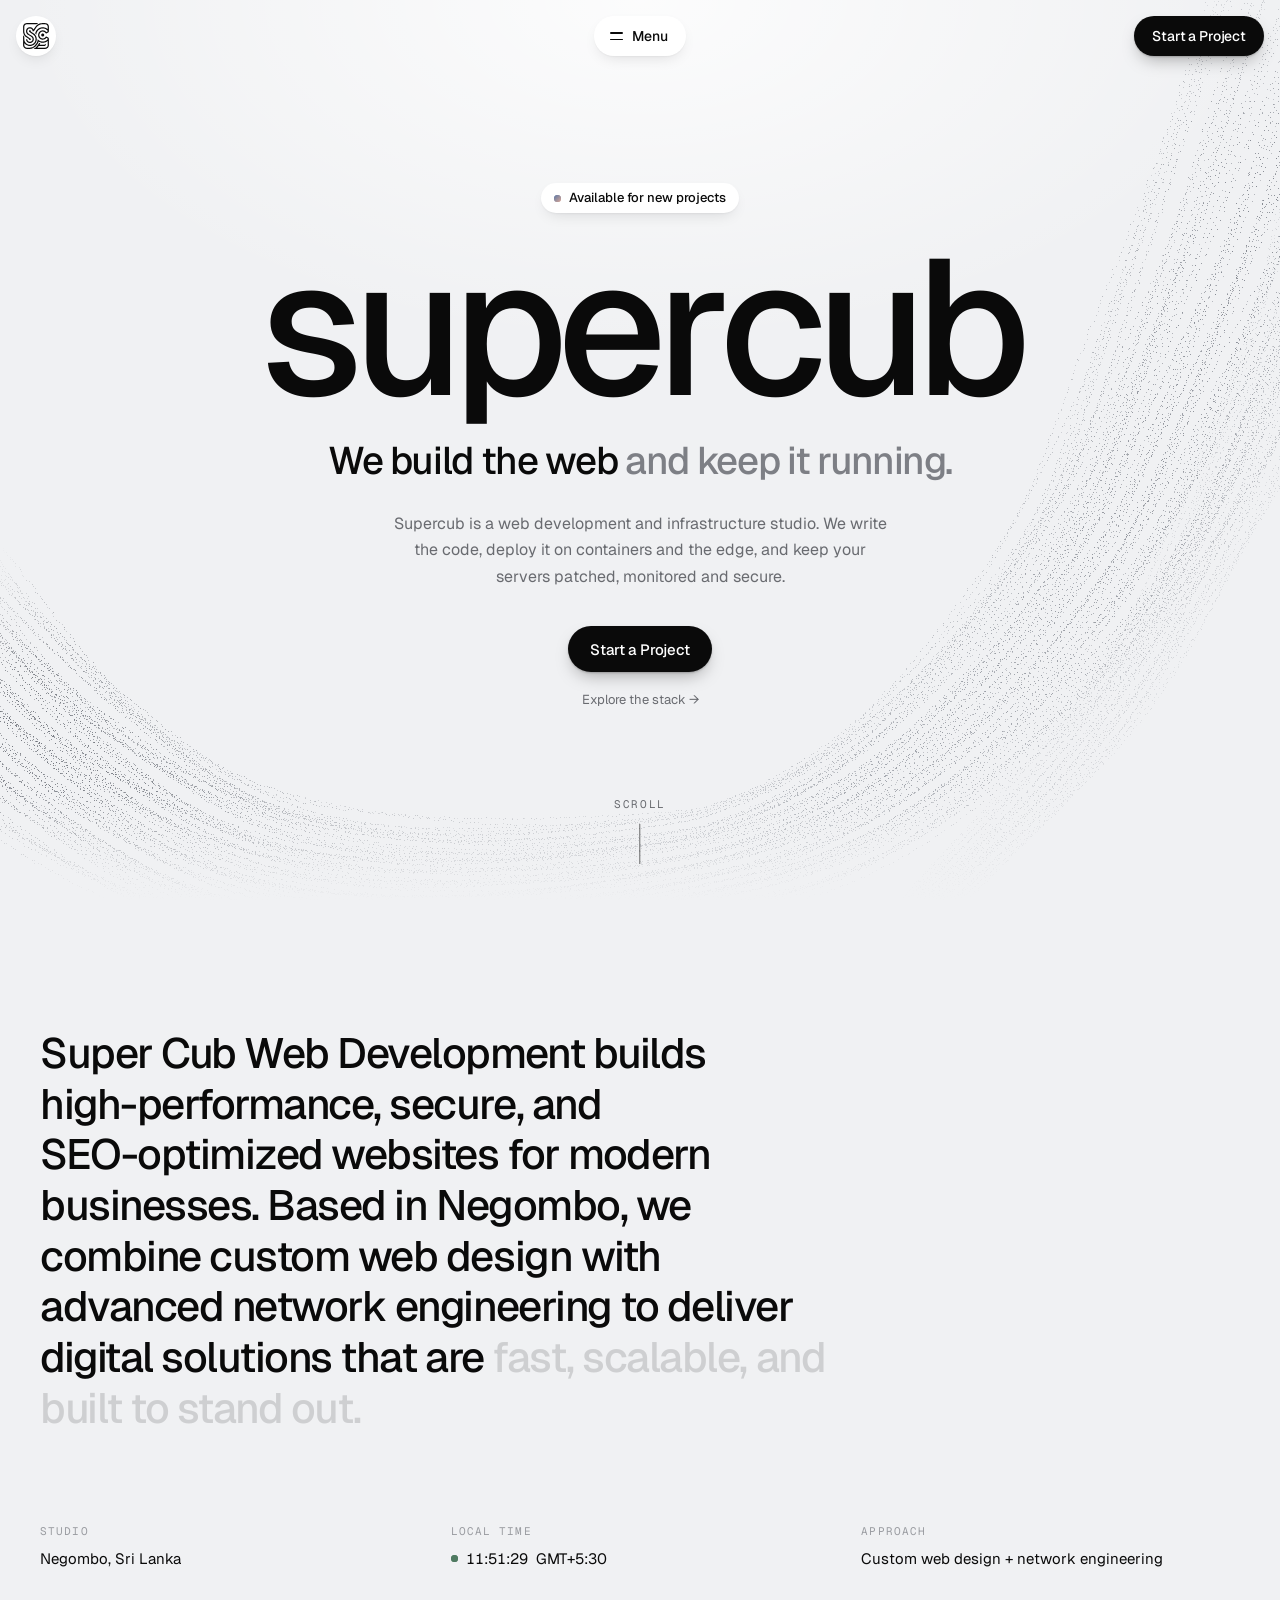
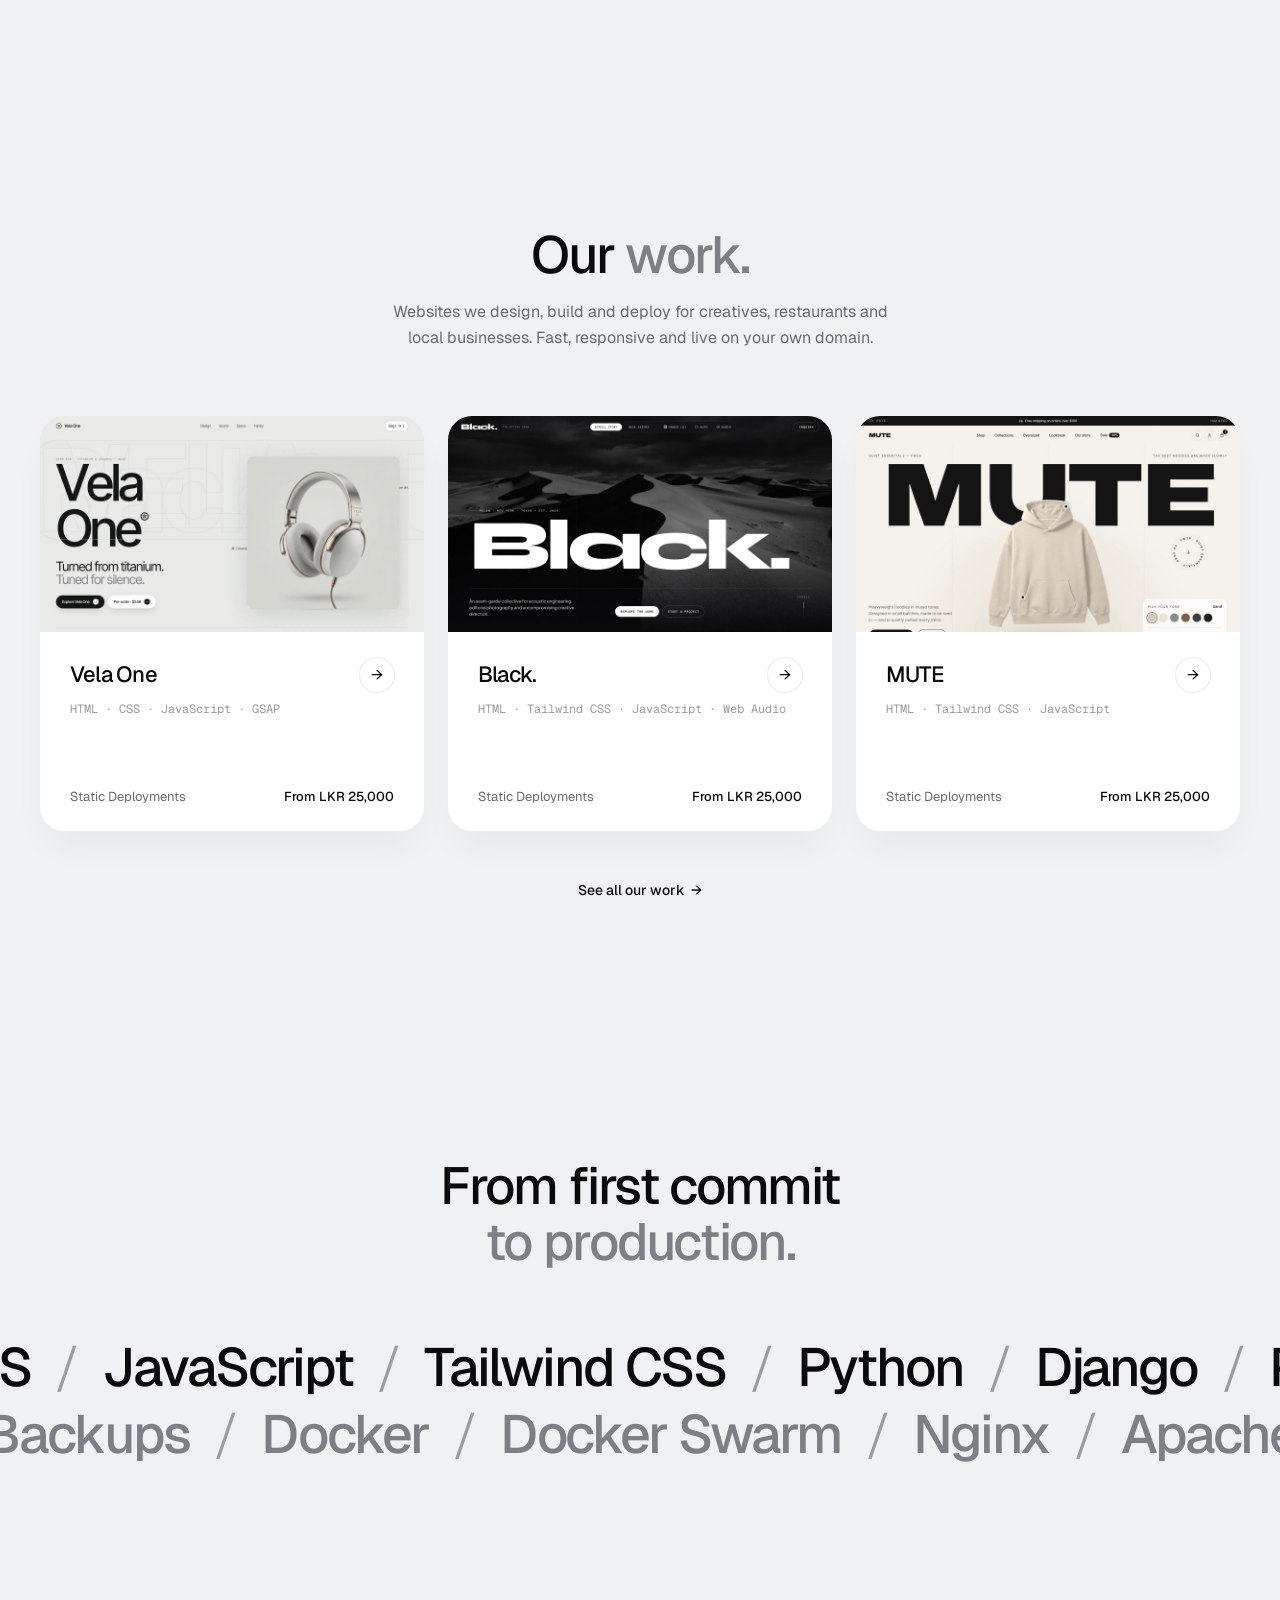
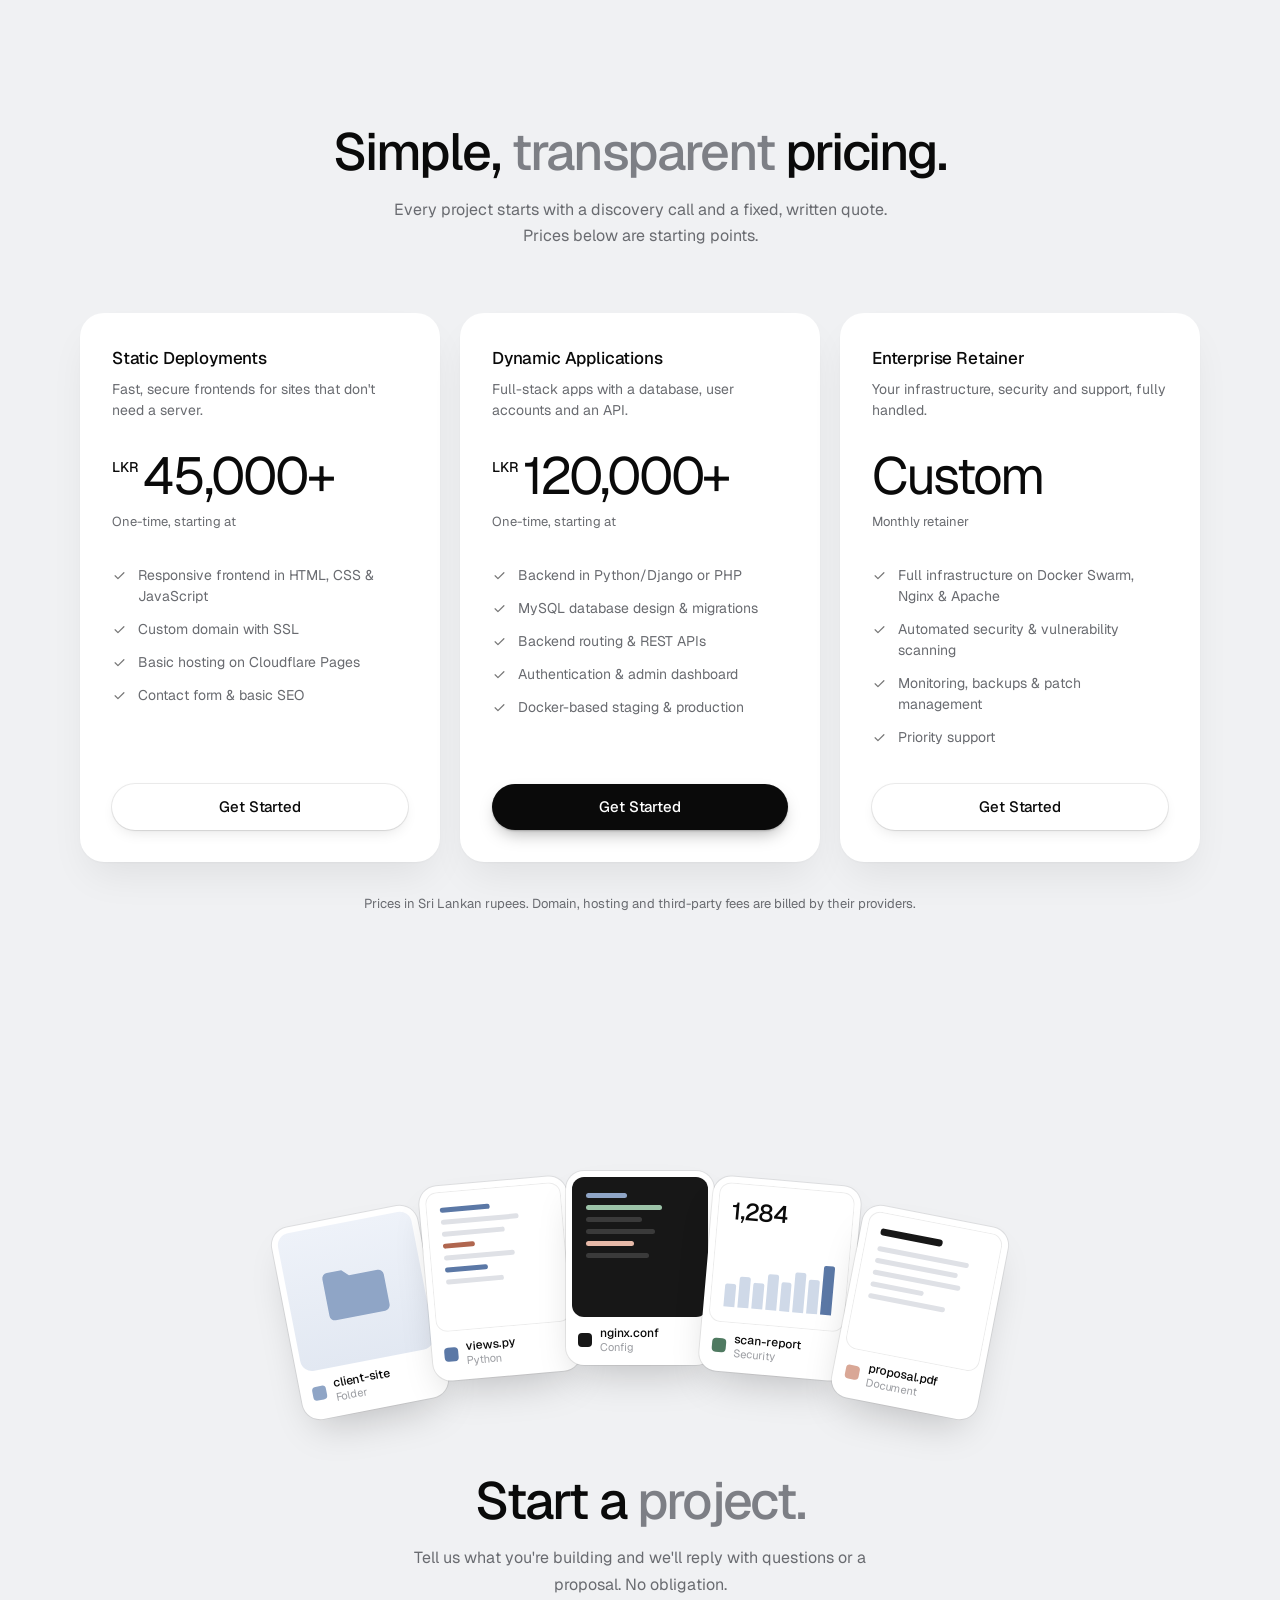
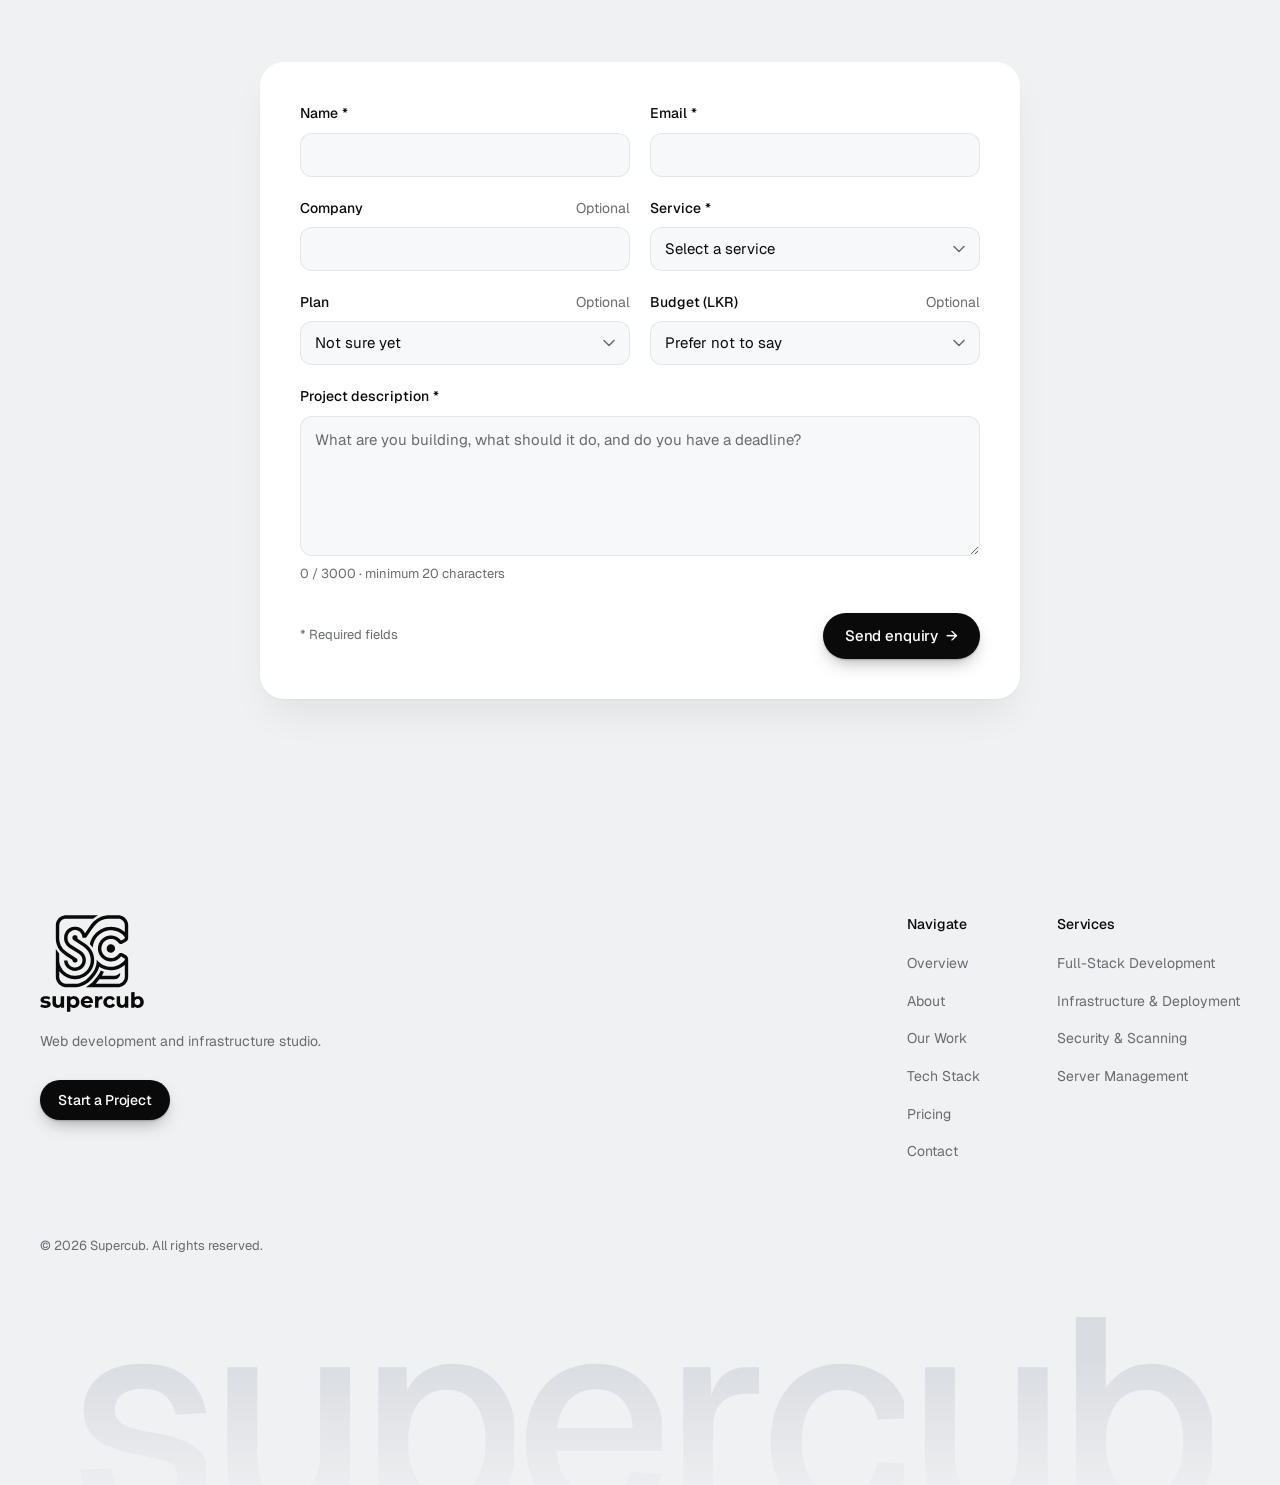
==== index.html @ 952d9089 "design" ====
<!doctype html>
<html lang="en">
<head>
  <meta charset="utf-8">
  <meta name="viewport" content="width=device-width, initial-scale=1">
  <title>Supercub — Web Development &amp; Infrastructure</title>
  <meta name="description" content="Supercub builds full-stack web applications and runs the infrastructure behind them: Python, Django and PHP development, Docker and Cloudflare deployment, security scanning and server management.">
  <meta name="theme-color" content="#f0f1f3">
  <meta property="og:type" content="website">
  <meta property="og:site_name" content="Supercub">
  <meta property="og:title" content="Supercub — Web Development &amp; Infrastructure">
  <meta property="og:description" content="We build the web and keep it running. Full-stack development, deployment, security and server management.">
  <link rel="icon" type="image/svg+xml" href="assets/favicon.svg">
  <script>document.documentElement.classList.add('js')</script>

  <link rel="preconnect" href="https://fonts.googleapis.com">
  <link rel="preconnect" href="https://fonts.gstatic.com" crossorigin>
  <link href="https://fonts.googleapis.com/css2?family=Geist:wght@300..700&family=Geist+Mono:wght@400..500&display=swap" rel="stylesheet">

  <link rel="stylesheet" href="variables.css">
  <link rel="stylesheet" href="style.css">
</head>
<body>
  <a href="#main" class="skip-link">Skip to content</a>

  <!-- ============ HEADER / NAVIGATION ============ -->
  <header class="site-header">
    <div class="site-header__inner">
      <a href="#overview" class="logo-btn" aria-label="Supercub — back to top">
        <img src="assets/logo-mark.svg" alt="" width="26" height="26">
      </a>

      <div class="menu">
        <button type="button" class="menu-btn" aria-expanded="false" aria-controls="site-menu" data-menu-toggle>
          <span class="menu-btn__icon" aria-hidden="true"></span>Menu
        </button>
        <nav class="menu__panel" id="site-menu" aria-label="Primary" hidden data-menu>
          <ul>
            <li><a href="#overview" data-nav>Overview</a></li>
            <li><a href="#about" data-nav>About</a></li>
            <li><a href="#work" data-nav>Our Work</a></li>
            <li><a href="#stack" data-nav>Tech Stack</a></li>
            <li><a href="#pricing" data-nav>Pricing</a></li>
            <li><a href="#contact" data-nav>Contact</a></li>
          </ul>
        </nav>
      </div>

      <a href="#contact" class="btn btn--primary site-header__cta" data-magnetic>Start a Project</a>
    </div>
  </header>

  <main id="main">
    <!-- ============ HERO ============ -->
    <section class="hero" id="overview" aria-labelledby="hero-title">
      <canvas class="particles" data-particles="hero" aria-hidden="true"></canvas>

      <div class="container-cube hero__inner">
        <p class="badge" data-hero-step><span class="badge__dot" aria-hidden="true"></span><span data-config-text="availability">Available for new projects</span></p>
        <h1 id="hero-title" class="hero__title">
          <span class="sr-only">Supercub — </span>
          <span class="hero__brand" aria-hidden="true" data-split-letters>supercub</span>
          <span class="hero__tagline" data-split-words>We build the web <span class="accent">and keep it running.</span></span>
        </h1>
        <p class="hero__lead" data-hero-step>Supercub is a web development and infrastructure studio. We write the code, deploy it on containers and the edge, and keep your servers patched, monitored and secure.</p>
        <div class="hero__actions" data-hero-step>
          <a href="#contact" class="btn btn--primary btn--lg" data-magnetic>Start a Project</a>
          <a href="#stack" class="hero__note">Explore the stack <span aria-hidden="true">→</span></a>
        </div>
      </div>

      <a href="#about" class="scroll-cue" aria-label="Scroll to About us">Scroll<i aria-hidden="true"></i></a>
    </section>

    <!-- ============ ABOUT ============ -->
    <!-- As this section scrolls past, the statement darkens word by word and the logo outline
         draws itself. Both follow --p, which script.js sets on .about__body. -->
    <section class="section about" id="about" aria-labelledby="about-title">
      <div class="container-cube">
        <h2 id="about-title" class="sr-only">About us</h2>

        <div class="about__body" data-scrub>
          <p class="about__statement" data-scrub-words>Super Cub Web Development builds high-performance, secure, and SEO-optimized websites for modern businesses. Based in Negombo, we combine custom web design with advanced network engineering to deliver digital solutions that are fast, scalable, and built to stand out.</p>
          <svg class="about__mark" viewBox="0 0 1139.6 1137.8" aria-hidden="true"><path pathLength="1" d="M312.2 747.3 297.2 747.7 291.2 746.6 283.2 743.7 276.2 739.4 271.1 734.3 266.1 726.3 262.9 716.3 262.5 709.3 261.5 706.3 259 703.3 160.2 639.6 130.2 617.7 109.2 600.7 83.9 577.3 64 554.3 44.8 527.3 30 500.3 14.9 463.3 8 438.3 2.9 409.3 0.9 381.3 0 283.3 0.8 147.3 2.9 131.3 5.9 117.3 14.8 92.3 23.1 77.3 37.9 56.3 54.2 39.8 65.2 30.9 79.2 21.8 97.2 12.9 117.2 5.9 139.2 0.8 151.2 0.1 224.2 0 665.1 0.3 624.2 25.9 586.2 53.9 168.2 53.8 144.2 55 129.2 59 118.2 63.1 108.2 68.2 96.2 76.1 87.2 84 78.1 94.3 71 104.3 63.9 117.3 59.9 127.3 56.8 138.3 54.4 160.3 53.7 366.3 55.9 394.3 59.8 417.3 65.1 439.3 73 463.3 84.9 487.3 106.9 520.3 120.2 535.8 148.2 562.6 188.2 593.6 297.2 664.7 323.2 678.9 332.6 687.3 337.5 694.3 340.4 701.3 341.7 712.3 340.4 721.3 335.7 731.3 329.8 738.3 322.2 743.7Z"/><path pathLength="1" d="M985.2 1137.3 481.2 1137.8 471.9 1137.3 470.1 1136.3 505.2 1114.5 547.2 1082.6 568.2 1064.7 589.4 1043.3 627.6 998.3 649.6 970.3 667.6 945.3 686.5 915.3 706.7 875.3 708.2 873.7 755.2 890.8 756.7 892.3 740.6 928.3 724.9 954.3 724.2 956.3 725.2 957 929.2 956.7 944.2 953.5 957.2 948.6 968.2 943.3 990.2 929.6 1012.2 912.1 1013.5 913.3 1013.7 922.3 1011.5 941.3 1007.4 955.3 1002.7 965.3 996.5 975.3 988.2 985.3 980.2 992.6 968.2 1000.5 957.2 1005.5 947.2 1008.7 929.2 1010.8 686.2 1011 665.5 1038.3 628 1082.3 628.2 1083.5 984.2 1083.8 998.2 1081.7 1006.2 1079.5 1027.2 1070.6 1038.2 1063.6 1048.2 1055.4 1062.5 1039.3 1069.6 1028.3 1075.7 1016.3 1083.5 992.3 1085.7 974.3 1085.2 785.6 1061.2 804.5 1041.2 817.7 1013.2 833.4 991.2 843.6 970.2 851.5 942.2 859.5 916.2 864.7 888.2 867.7 863.2 868.2 831.2 866.6 805.2 862.7 783.2 857.7 754.2 848.6 730.2 838.6 716.2 831.7 684.2 813.1 683.1 814.3 675.5 839.3 666.5 861.3 657.4 881.3 643.6 906.3 627.6 931.3 612.6 952.3 565.7 1010.3 547.9 1028.3 523.2 1050.6 485.2 1078.6 462.2 1092.7 442.2 1103.5 422.2 1112.6 398.2 1121.4 380.2 1126.6 358.2 1131.5 333.2 1135.6 313.2 1137.7 157.2 1137.7 135.2 1134.7 114.2 1128.7 94.2 1120.4 78.2 1111.6 64.2 1101.7 51.2 1090.5 39.8 1078.3 30 1065.3 20.8 1050.3 11.9 1031.3 5.8 1013.3 1.9 994.3 0.7 984.3 0 960.3 0.1 532.3 1.4 531.3 25.9 568.3 53 603.3 53.8 721.3 57.8 753.3 65.8 784.3 76.1 811.3 86.8 831.3 106 860.3 127.2 883.8 148.2 902.4 173.2 919.7 197.2 932.7 222.2 942.7 250.2 950.6 282.2 955.7 309.2 956.3 337.2 953.6 366.2 947.7 382.2 942.6 406.2 932.7 426.2 922.6 446.2 909.5 466.2 893.7 485.2 875.1 500.5 856.3 515.5 833.3 523.6 818.3 535.6 789.3 540.7 773.3 546.6 745.3 548.7 724.3 548.6 695.3 547.6 680.3 544.5 659.3 540.6 642.3 534.5 622.3 523.4 596.3 516.2 582.3 498.6 556.3 479.6 534.3 470.2 524.8 437.2 498 391.2 465.8 283.2 395.5 275.2 388.9 268.8 381.3 264.9 373.3 261.9 363.3 261 355.3 262.9 341.3 266 333.3 269.1 328.3 274.7 322.3 279.2 319 285.2 316.1 293.2 313.9 307.2 314 317.2 317 324.2 321 332.4 329.3 338.5 340.3 341.5 353.3 341.6 367.3 342.8 369.3 454.2 443.9 478.2 460.9 495.2 474.9 516 494.3 527.6 506.3 541.7 523.3 561.5 553.3 573.6 575.3 584.4 601.3 594.5 634.3 600.6 666.3 603.4 696.3 603.4 725.3 600.6 754.3 595.5 779.3 586.4 809.3 575.3 836.3 561.5 862.3 546.7 884.3 521.3 914.3 501.2 933.7 480.2 950.5 458.2 965.7 435.2 978.4 404.2 991.6 375.2 1000.7 345.2 1006.7 317.2 1009.8 285.2 1009.7 255.2 1006.6 224.2 999.6 195.2 990.7 172.2 980.4 146.2 966.4 122.2 950.6 101.2 933.7 78.8 911.3 56.2 884.9 55.2 884.3 54.5 885.3 54.1 971.3 55.9 989.3 60.9 1008.3 69.2 1027.3 74.8 1036.3 81.9 1045.3 96.2 1058.6 117.2 1071.7 137.2 1079.5 151.2 1082.6 161.2 1083.7 307.2 1083.7 331.2 1081.7 359.2 1076.6 381.2 1070.7 407.2 1060.6 430.2 1049.7 446.2 1040.4 478.2 1017.7 492.2 1005.6 513.6 984.3 541.3 954.3 572.4 916.3 585.4 898.3 599.5 876.3 608.7 859.3 618.5 837.3 629.4 806.3 639.5 765.3 641.7 749.3 644.2 704.3 667.7 729.3 692.2 751.3 712.2 766.6 742.2 784.4 767.2 795.7 794.2 804.7 817.2 809.7 854.2 813.7 879.2 813.7 895.2 812.7 921.2 808.6 945.2 802.7 982.2 788.5 1010.2 773.5 1037.2 754.6 1052.2 742.5 1064.2 731.3 1081.6 711.3 1086.5 702.3 1086.8 695.3 1085.5 689.3 1081.2 682.6 1076.2 678.1 1061.2 669.2 1033.2 653.8 1026.2 651.6 1024.2 652.8 1016.7 662.3 1003.2 676.4 978.2 696.7 954.2 710.7 943.2 715.7 926.2 721.6 896.2 728.6 864.2 730.7 846.2 729.7 830.2 727.6 800.2 719.6 774.2 708.6 755.5 697.3 732.2 679.4 716.8 664.3 696 637.3 685.7 620.3 675.8 598.3 667.8 569.3 664.8 552.3 663 530.3 664.8 498.3 667.8 482.3 672.8 464.3 682.8 438.3 698.8 411.3 709.8 396.3 724.2 379.6 735.2 369 753.2 355 764.2 347.9 779.2 339.9 809.2 328.1 829.2 322.9 843.2 320.9 856.2 319.9 879.2 320.1 898.2 321.8 914.2 325 931.2 329.9 946.2 335.9 974.2 351.1 995.2 366.9 1015.1 386.3 1025.2 397.7 1027.2 398.6 1057.2 382.7 1076.2 371.5 1080.2 368.3 1086.2 359.2 1087.3 351.3 1085.6 346.3 1081.6 339.3 1071.6 326.3 1053.2 308 1030.2 290 1006.2 274.1 986.2 263.9 953.2 250.9 925.2 242.9 902.2 238.8 871.2 237.2 841.2 237.9 813.2 241.8 782.2 250 756.2 259.8 735.2 270 718.2 280.1 687.2 303.1 669.4 319.3 654.8 334.3 637.1 357.3 622.9 379.3 615 393.3 599.8 427.3 589.8 458.3 585.8 477.3 581.2 509.3 580.2 509.7 579.2 508.6 560.5 484.3 534.9 456.3 538.8 439.3 548 408.3 562.8 374.3 580.9 342.3 588.8 330.3 596.8 319.3 617.9 294.3 626.8 284.3 643.2 268.9 656.2 258 682.2 238.9 696.2 230 719.2 217.3 739.2 207.9 757.2 201 776.2 194.9 796.2 190 821.2 185.8 840.2 183.8 891.2 183.8 913.2 185.9 933.2 189 951.2 193.1 973.2 199.9 990.2 205.9 1010.2 214.9 1022.2 220.9 1044.2 233.9 1062.2 246 1085.2 263.5 1085.8 169.3 1084.5 145.3 1081.6 131.3 1075.6 115.3 1068.6 102.3 1059.6 90.3 1045.2 76.8 1027.2 65.8 1004.2 56.9 986.2 53.9 840.2 53.8 817.2 54.9 786.2 58.9 763.2 64.1 743.2 70.1 718.2 79.8 694.2 92 671.2 106.9 647.2 125.9 620.8 152.3 600.9 176.3 576.9 208.3 483.6 343.3 473.2 356.7 419.5 356.3 418.5 353.3 415.6 327.3 411.4 313.3 403.4 295.3 392.5 278.3 382 266.3 365.2 253 349.2 243.8 334.2 237.9 315.2 233.9 302.2 233.4 289.2 233.9 271.2 237.1 255.2 243 241.2 250.8 225.2 262.9 215.2 272.4 203 288.3 191.9 310.3 186.9 328.3 184 352.3 184.9 372.3 187.9 389.3 196.2 414.3 204.8 430.3 218.2 447.1 235.2 462.5 271.2 486.6 383.2 558.1 405.2 574 423.1 589.3 440.5 609.3 446.7 618.3 455.7 634.3 463.5 655.3 470.6 684.3 472.6 699.3 472.7 720.3 470.5 739.3 467.6 752.3 461.5 770.3 453.5 788.3 448.5 797.3 437.6 813.3 426.6 826.3 415.2 837.5 403.2 846.5 387.2 856.6 375.2 862.5 357.2 869.4 340.2 874.5 324.2 877.6 295.2 879.2 284.2 878.6 266.2 875.6 248.2 870.5 228.2 862.7 216.2 856.4 201.2 846.5 191.9 839.3 176.2 824.3 163.9 810.3 156 799.3 149 787.3 142.9 774.3 137.1 758.3 132.9 741.3 130.8 724.3 131.2 716.2 183.2 716.1 189.1 742.3 198.1 764.3 207.8 779.3 223.2 795.5 229.2 800.6 241.2 808.5 263.2 818.6 285.2 823.7 307.2 824.7 329.2 821.5 349.2 815.6 364.2 807.5 380.2 794.4 394.7 778.3 409.6 755.3 415.5 738.3 418.6 719.3 418.7 706.3 417.6 694.3 415.6 683.3 412.6 673.3 406.7 659.3 400.3 647.3 394.6 638.3 386 628.3 376.2 619 358.2 605.9 325.2 584 217.2 515.6 195.2 499.7 181.2 487.1 167.9 472.3 158.8 459.3 147.9 439.3 141.9 425.3 137 410.3 133 392.3 130.9 377.3 129.9 356.3 130.8 340.3 133.9 317.3 140 295.3 151.8 269.3 161.1 254.3 170 242.3 177.2 233.7 191.2 220 209.2 207 228.2 196.3 243.2 189.8 263.2 184.1 282.2 180.9 306.2 179.8 325.2 180.9 341.2 184 357.2 189 377.2 197.9 397.2 209.9 413.2 221.9 427.6 236.3 436.5 247.3 446.7 262.3 457.6 282.3 459.2 283.2 550.8 151.3 573.8 122.3 595.2 98.9 625.2 72.9 657.2 51 689.2 33.9 721.2 20.9 743.2 13.9 772.2 7 791.2 3.9 820.2 0.8 838.2 0.1 964.2 0.1 999.2 0.9 1027.2 6.9 1041.2 11.8 1056.2 19 1076.2 32 1088 42.3 1100.5 55.3 1114.6 74.3 1122.6 88.3 1126.6 97.3 1134.6 122.3 1138.7 146.3 1139.6 169.3 1139.4 345.3 1138.7 362.3 1136.6 373.3 1133.6 382.3 1127.5 394.3 1121.2 403.1 1113.2 410.7 1102.2 418.7 1051.2 447.7 1042.2 451.4 1033.2 453.6 1019.2 453.7 1011.2 452.6 1005.2 450.6 993.2 443.5 986.2 436.7 970.2 417.4 955.2 403.9 940.2 393.9 920.2 384 895.2 376.8 871.2 374.3 851.2 374.9 828.2 378.9 808.2 386.2 785.2 398.9 767.2 413 753.2 427.3 740.8 445.3 730.8 464.3 723.1 485.3 720 498.3 717.9 513.3 717.9 539.3 722 563.3 728.9 583.3 741 606.3 754.9 625.3 764.4 635.3 776.2 645.6 796.2 658.4 817.2 667.4 835.2 672.6 857.2 675.8 882.2 675.6 895.2 673.6 911.2 669.6 935.2 659.7 957.2 645.5 972.2 631.6 994.9 606.3 1000.2 602.2 1013.2 596.8 1025.2 595.6 1038.2 596.8 1050.2 601.2 1106.2 633.8 1121.4 647.3 1126.7 654.3 1131.6 663.3 1136.6 678.3 1138.7 695.3 1138.7 979.3 1135.6 1003.3 1130.5 1023.3 1121.6 1045.3 1108.5 1067.3 1096.7 1082.3 1077.2 1100.6 1057.2 1114.6 1046.2 1120.6 1030.2 1127.6 1010.2 1133.7Z"/><path pathLength="1" d="M873.2 591.3 860.2 591.7 849.2 589.6 836.2 584.3 823.2 575.6 814.9 567.3 807.8 556.3 802.9 544.3 800.8 534.3 800.8 517.3 802.9 506.3 808.2 493.3 814.1 484.3 821.3 476.3 833.2 467.9 843.2 463.1 855.2 459.9 867.2 459.2 882.2 461 895.2 465.8 906.2 472.9 917.5 484.3 924.5 495.3 929.4 507.3 931.6 519.3 931.7 532.3 929.6 543.3 924.4 556.3 916.4 568.3 908.2 576.4 899.2 582.7 886.2 588.6Z"/></svg>
        </div>

        <dl class="about__facts reveal">
          <div><dt>Studio</dt><dd>Negombo, Sri Lanka</dd></div>
          <div><dt>Local time</dt><dd><span class="about__live" aria-hidden="true"></span><time data-clock>--:--:--</time> GMT+5:30</dd></div>
          <div><dt>Approach</dt><dd>Custom web design + network engineering</dd></div>
        </dl>
      </div>
    </section>

    <!-- ============ OUR WORK ============ -->
    <!-- Drop 16:9 clips into assets/work/ using the filenames below. Until a clip exists, the poster (a screenshot of the live site) shows. -->
    <section class="section work" id="work" aria-labelledby="work-title">
      <div class="container-cube">
        <header class="section-head reveal">
          <h2 id="work-title" class="h-section" data-split-words>Our <span class="accent">work.</span></h2>
          <p class="section-lead">Websites we design, build and deploy for creatives, restaurants and local businesses. Fast, responsive and live on your own domain.</p>
        </header>

        <!-- Each card opens its live demo site in a new tab. work.html lists the same sites in more detail.
             On desktop the tags show at rest and swap to the description on hover. -->
        <div class="card-container reveal" data-stagger>
          <a href="veloa%20one/Vela%20One.html" target="_blank" rel="noopener" class="work-card" data-cursor="View">
            <span class="work-card__media">
              <video autoplay loop muted playsinline poster="assets/work/vela-one.webp" aria-hidden="true" data-work-video>
                <source src="assets/work/vela-one.mp4" type="video/mp4">
              </video>
            </span>
            <span class="work-card__body">
              <span class="work-card__head">
                <span class="work-card__title">Vela One<span class="sr-only"> — view the live demo (opens in a new tab)</span></span>
                <span class="work-card__arrow" aria-hidden="true">→</span>
              </span>
              <span class="work-card__swap">
                <span class="work-card__text">A launch page for titanium headphones, told through scroll-driven scenes and an exploded product view.</span>
                <span class="work-card__tags">HTML · CSS · JavaScript · GSAP</span>
              </span>
              <span class="work-card__meta"><span>Static Deployments</span><span>From LKR 25,000</span></span>
            </span>
          </a>

          <a href="photography/index.html" target="_blank" rel="noopener" class="work-card" data-cursor="View">
            <span class="work-card__media">
              <video autoplay loop muted playsinline poster="assets/work/black.webp" aria-hidden="true" data-work-video>
                <source src="assets/work/black.mp4" type="video/mp4">
              </video>
            </span>
            <span class="work-card__body">
              <span class="work-card__head">
                <span class="work-card__title">Black.<span class="sr-only"> — view the live demo (opens in a new tab)</span></span>
                <span class="work-card__arrow" aria-hidden="true">→</span>
              </span>
              <span class="work-card__swap">
                <span class="work-card__text">A dark editorial showcase for a photography collective that works as a scroll story or a slide deck.</span>
                <span class="work-card__tags">HTML · Tailwind CSS · JavaScript · Web Audio</span>
              </span>
              <span class="work-card__meta"><span>Static Deployments</span><span>From LKR 25,000</span></span>
            </span>
          </a>

          <a href="hoodie/index.html" target="_blank" rel="noopener" class="work-card" data-cursor="View">
            <span class="work-card__media">
              <video autoplay loop muted playsinline poster="assets/work/mute.webp" aria-hidden="true" data-work-video>
                <source src="assets/work/mute.mp4" type="video/mp4">
              </video>
            </span>
            <span class="work-card__body">
              <span class="work-card__head">
                <span class="work-card__title">MUTE<span class="sr-only"> — view the live demo (opens in a new tab)</span></span>
                <span class="work-card__arrow" aria-hidden="true">→</span>
              </span>
              <span class="work-card__swap">
                <span class="work-card__text">A clothing store with a colour picker, quick add to bag and a product page with a size guide.</span>
                <span class="work-card__tags">HTML · Tailwind CSS · JavaScript</span>
              </span>
              <span class="work-card__meta"><span>Static Deployments</span><span>From LKR 25,000</span></span>
            </span>
          </a>
        </div>

        <p class="work__more reveal"><a href="work.html" class="link-arrow">See all our work <span aria-hidden="true">→</span></a></p>
      </div>
    </section>

    <!-- ============ TECH STACK ============ -->
    <!-- Two rows that drift in opposite directions and react to scrolling. List each tool once:
         script.js repeats the items to fill the row. -->
    <section class="section stack" id="stack" aria-labelledby="stack-title">
      <div class="container-cube">
        <header class="section-head reveal">
          <h2 id="stack-title" class="h-section" data-split-words>From first commit <span class="accent">to production.</span></h2>
        </header>
      </div>

      <div class="marquee" data-marquee>
        <ul class="marquee__track" aria-label="Build">
          <li>HTML &amp; CSS</li>
          <li>JavaScript</li>
          <li>Tailwind CSS</li>
          <li>Python</li>
          <li>Django</li>
          <li>PHP</li>
          <li>MySQL</li>
          <li>REST APIs</li>
          <li>GSAP</li>
          <li>SEO</li>
        </ul>
      </div>
      <div class="marquee" data-marquee="reverse">
        <ul class="marquee__track" aria-label="Deploy and run">
          <li>Docker</li>
          <li>Docker Swarm</li>
          <li>Nginx</li>
          <li>Apache</li>
          <li>Cloudflare</li>
          <li>Linux servers</li>
          <li>SSL / TLS</li>
          <li>Vulnerability scanning</li>
          <li>Monitoring</li>
          <li>Backups</li>
        </ul>
      </div>
    </section>

    <!-- ============ PRICING ============ -->
    <!-- To edit plans: change the name in data-package (and the matching data-select-package),
         the price and the list items. The enquiry form's plan dropdown is built from these cards. -->
    <section class="section" id="pricing" aria-labelledby="pricing-title">
      <div class="container-cube">
        <header class="section-head reveal">
          <h2 id="pricing-title" class="h-section" data-split-words>Simple, <span class="accent">transparent</span> pricing.</h2>
          <p class="section-lead">Every project starts with a discovery call and a fixed, written quote. Prices below are starting points.</p>
        </header>

        <div class="price-grid">
          <article class="card price reveal" data-package="Static Deployments">
            <h3 class="price__name">Static Deployments</h3>
            <p class="price__desc">Fast, secure frontends for sites that don't need a server.</p>
            <p class="price__price"><span class="price__currency">LKR</span> <span class="price__amount">45,000+</span></p>
            <p class="price__note">One-time, starting at</p>
            <ul class="price__list">
              <li>Responsive frontend in HTML, CSS &amp; JavaScript</li>
              <li>Custom domain with SSL</li>
              <li>Basic hosting on Cloudflare Pages</li>
              <li>Contact form &amp; basic SEO</li>
            </ul>
            <a href="#contact" class="btn btn--light btn--lg btn--block" data-select-package="Static Deployments">Get Started</a>
          </article>

          <article class="card price reveal" data-package="Dynamic Applications">
            <h3 class="price__name">Dynamic Applications</h3>
            <p class="price__desc">Full-stack apps with a database, user accounts and an API.</p>
            <p class="price__price"><span class="price__currency">LKR</span> <span class="price__amount">120,000+</span></p>
            <p class="price__note">One-time, starting at</p>
            <ul class="price__list">
              <li>Backend in Python/Django or PHP</li>
              <li>MySQL database design &amp; migrations</li>
              <li>Backend routing &amp; REST APIs</li>
              <li>Authentication &amp; admin dashboard</li>
              <li>Docker-based staging &amp; production</li>
            </ul>
            <a href="#contact" class="btn btn--primary btn--lg btn--block" data-select-package="Dynamic Applications">Get Started</a>
          </article>

          <article class="card price reveal" data-package="Enterprise Retainer">
            <h3 class="price__name">Enterprise Retainer</h3>
            <p class="price__desc">Your infrastructure, security and support, fully handled.</p>
            <p class="price__price"><span class="price__amount">Custom</span></p>
            <p class="price__note">Monthly retainer</p>
            <ul class="price__list">
              <li>Full infrastructure on Docker Swarm, Nginx &amp; Apache</li>
              <li>Automated security &amp; vulnerability scanning</li>
              <li>Monitoring, backups &amp; patch management</li>
              <li>Priority support</li>
            </ul>
            <a href="#contact" class="btn btn--light btn--lg btn--block" data-select-package="Enterprise Retainer">Get Started</a>
          </article>
        </div>
        <p class="fine-print reveal">Prices in Sri Lankan rupees. Domain, hosting and third-party fees are billed by their providers.</p>
      </div>
    </section>

    <!-- ============ CONTACT ============ -->
    <section class="section" id="contact" aria-labelledby="contact-title">
      <div class="container-cube">
        <!-- Decorative: a fanned stack of project files. --k is each card's distance from the
             centre card; the cards start stacked there and spread out when revealed. -->
        <div class="fan reveal" aria-hidden="true">
          <div class="fan__card" style="--r:-11deg;--y:44px;--k:2">
            <div class="fan__thumb fan__thumb--folder">
              <svg viewBox="0 0 64 52"><path d="M4 9a5 5 0 0 1 5-5h13.5l6 6H55a5 5 0 0 1 5 5v28a5 5 0 0 1-5 5H9a5 5 0 0 1-5-5z"/></svg>
            </div>
            <p class="fan__cap"><span class="fan__ico" style="--c:#8fa5c6"></span><span>client-site<small>Folder</small></span></p>
          </div>
          <div class="fan__card" style="--r:-5deg;--y:10px;--k:1">
            <div class="fan__thumb fan__thumb--code">
              <i style="--w:46%;--c:#5b78a6"></i><i style="--w:72%"></i><i style="--w:58%"></i><i style="--w:30%;--c:#b0664f"></i><i style="--w:66%"></i><i style="--w:40%;--c:#5b78a6"></i><i style="--w:54%"></i>
            </div>
            <p class="fan__cap"><span class="fan__ico" style="--c:#5b78a6"></span><span>views.py<small>Python</small></span></p>
          </div>
          <div class="fan__card" style="--r:0deg;--y:0px;--k:0">
            <div class="fan__thumb fan__thumb--term">
              <i style="--w:38%;--c:#8fa5c6"></i><i style="--w:70%;--c:#9cc3a8"></i><i style="--w:52%"></i><i style="--w:64%"></i><i style="--w:44%;--c:#e6b9a8"></i><i style="--w:58%"></i>
            </div>
            <p class="fan__cap"><span class="fan__ico" style="--c:#171717"></span><span>nginx.conf<small>Config</small></span></p>
          </div>
          <div class="fan__card" style="--r:5deg;--y:10px;--k:-1">
            <div class="fan__thumb fan__thumb--chart">
              <b>1,284</b>
              <span class="fan__bars"><i style="--h:38%"></i><i style="--h:52%"></i><i style="--h:44%"></i><i style="--h:60%"></i><i style="--h:48%"></i><i style="--h:66%"></i><i style="--h:56%"></i><i style="--h:82%"></i></span>
            </div>
            <p class="fan__cap"><span class="fan__ico" style="--c:#4f7a61"></span><span>scan-report<small>Security</small></span></p>
          </div>
          <div class="fan__card" style="--r:11deg;--y:44px;--k:-2">
            <div class="fan__thumb fan__thumb--doc">
              <i style="--w:58%;--c:#171717"></i><i style="--w:86%"></i><i style="--w:78%"></i><i style="--w:82%"></i><i style="--w:50%"></i><i style="--w:72%"></i>
            </div>
            <p class="fan__cap"><span class="fan__ico" style="--c:#d9a796"></span><span>proposal.pdf<small>Document</small></span></p>
          </div>
        </div>

        <header class="section-head reveal">
          <h2 id="contact-title" class="h-section" data-split-words>Start a <span class="accent">project.</span></h2>
          <p class="section-lead">Tell us what you're building and we'll reply with questions or a proposal. No obligation.</p>
        </header>

        <form class="card enquiry reveal" id="enquiry-form" novalidate data-enquiry-form>
          <div class="enquiry__grid">
            <div class="field">
              <label for="f-name">Name <span aria-hidden="true">*</span></label>
              <input id="f-name" name="name" type="text" autocomplete="name" required maxlength="100" aria-describedby="f-name-err">
              <p class="field__error" id="f-name-err"></p>
            </div>
            <div class="field">
              <label for="f-email">Email <span aria-hidden="true">*</span></label>
              <input id="f-email" name="email" type="email" autocomplete="email" required maxlength="150" aria-describedby="f-email-err">
              <p class="field__error" id="f-email-err"></p>
            </div>
            <div class="field">
              <label for="f-business">Company <span class="field__opt">Optional</span></label>
              <input id="f-business" name="business" type="text" autocomplete="organization" maxlength="120">
            </div>
            <div class="field">
              <label for="f-type">Service <span aria-hidden="true">*</span></label>
              <select id="f-type" name="project_type" required aria-describedby="f-type-err">
                <option value="">Select a service</option>
                <option>Full-stack development</option>
                <option>Infrastructure &amp; deployment</option>
                <option>Security &amp; vulnerability scanning</option>
                <option>Server management</option>
                <option>Not sure yet</option>
              </select>
              <p class="field__error" id="f-type-err"></p>
            </div>
            <div class="field">
              <label for="f-package">Plan <span class="field__opt">Optional</span></label>
              <select id="f-package" name="package" data-package-select>
                <option value="">Not sure yet</option>
              </select>
            </div>
            <div class="field">
              <label for="f-budget">Budget (LKR) <span class="field__opt">Optional</span></label>
              <select id="f-budget" name="budget">
                <option value="">Prefer not to say</option>
                <option>Under 25,000</option>
                <option>25,000 – 50,000</option>
                <option>50,000 – 100,000</option>
                <option>100,000 – 200,000</option>
                <option>200,000+</option>
              </select>
            </div>
            <div class="field field--full">
              <label for="f-message">Project description <span aria-hidden="true">*</span></label>
              <textarea id="f-message" name="message" rows="5" required minlength="20" maxlength="3000" aria-describedby="f-message-hint f-message-err" placeholder="What are you building, what should it do, and do you have a deadline?"></textarea>
              <p class="field__hint" id="f-message-hint"><span data-char-count>0</span> / 3000 · minimum 20 characters</p>
              <p class="field__error" id="f-message-err"></p>
            </div>
            <!-- Spam trap: real visitors never see or fill this -->
            <div class="hp" aria-hidden="true">
              <label for="f-website">Leave this empty</label>
              <input id="f-website" name="botcheck" type="text" tabindex="-1" autocomplete="off">
            </div>
          </div>

          <div class="enquiry__footer">
            <p class="field__hint"><span aria-hidden="true">*</span> Required fields</p>
            <button type="submit" class="btn btn--primary btn--lg" data-submit>
              <span data-submit-label>Send enquiry</span> <span aria-hidden="true">→</span>
            </button>
          </div>
          <div class="form-status" role="status" aria-live="polite" tabindex="-1" hidden data-form-status></div>
        </form>

        <ul class="contact-list reveal" data-contact-list>
          <li data-config-item="contact.email"><span>Email</span><a href="#" data-config-link="contact.email"></a></li>
          <li data-config-item="contact.phone"><span>Phone</span><a href="#" data-config-link="contact.phone"></a></li>
          <li data-config-item="contact.whatsapp"><span>WhatsApp</span><a href="#" data-config-link="contact.whatsapp" target="_blank" rel="noopener"></a></li>
        </ul>
      </div>
    </section>
  </main>

  <!-- ============ FOOTER ============ -->
  <footer class="footer">
    <div class="container-cube footer__inner">
      <div class="footer__brand">
        <a href="#overview" class="footer__logo" aria-label="Supercub — back to top">
          <img src="assets/logo.svg" alt="" width="104" height="97">
        </a>
        <p class="footer__tagline">Web development and infrastructure studio.</p>
        <a href="#contact" class="btn btn--primary">Start a Project</a>
      </div>

      <nav class="footer__nav" aria-label="Footer">
        <div class="footer__col">
          <h2 class="footer__h">Navigate</h2>
          <ul>
            <li><a href="#overview">Overview</a></li>
            <li><a href="#about">About</a></li>
            <li><a href="#work">Our Work</a></li>
            <li><a href="#stack">Tech Stack</a></li>
            <li><a href="#pricing">Pricing</a></li>
            <li><a href="#contact">Contact</a></li>
          </ul>
        </div>
        <div class="footer__col">
          <h2 class="footer__h">Services</h2>
          <ul>
            <li><a href="#contact" data-select-type="Full-stack development">Full-Stack Development</a></li>
            <li><a href="#contact" data-select-type="Infrastructure &amp; deployment">Infrastructure &amp; Deployment</a></li>
            <li><a href="#contact" data-select-type="Security &amp; vulnerability scanning">Security &amp; Scanning</a></li>
            <li><a href="#contact" data-select-type="Server management">Server Management</a></li>
          </ul>
        </div>
        <!-- Shown only when a social URL is set in script.js -->
        <div class="footer__col" data-social-block>
          <h2 class="footer__h">Social</h2>
          <ul>
            <li data-config-item="social.github"><a href="#" data-config-link="social.github" target="_blank" rel="noopener">GitHub</a></li>
            <li data-config-item="social.linkedin"><a href="#" data-config-link="social.linkedin" target="_blank" rel="noopener">LinkedIn</a></li>
            <li data-config-item="social.instagram"><a href="#" data-config-link="social.instagram" target="_blank" rel="noopener">Instagram</a></li>
            <li data-config-item="social.facebook"><a href="#" data-config-link="social.facebook" target="_blank" rel="noopener">Facebook</a></li>
          </ul>
        </div>
      </nav>

      <p class="footer__copy">© <span data-year>2026</span> Supercub. All rights reserved.</p>
    </div>
    <p class="footer__word" aria-hidden="true" data-split-letters data-reveal>supercub</p>
  </footer>

  <script src="script.js"></script>
</body>
</html>
---- variables.css ----
/* =========================================================================
   Supercub — design tokens
   Soft-grey canvas, white floating surfaces and ink type in Geist, one sans
   family throughout; dusty blue + rose gold survive only as small accents.
   ========================================================================= */

:root {
  /* Colors */
  --color-canvas: #f0f1f3;
  --color-surface: #ffffff;
  --color-surface-soft: #f7f8fa;  --color-ink: #0a0a0a;            /* headings, primary buttons */
  --color-muted: #7d7f85;          /* second line of display headings */
  --color-body: #696b70;           /* paragraphs, footer links */
  --color-subtle: #9a9ca1;         /* captions inside illustrations */
  --color-black-hover: #262626;
  --color-line: rgba(10, 10, 10, 0.08);

  --color-dusty-blue: #8fa5c6;
  --color-dusty-blue-deep: #5b78a6;
  --color-rose-gold: #d9a796;
  --color-rose-gold-deep: #b0664f;

  /* Status (illustrations and form feedback only) */
  --color-good: #4f7a61;
  --color-danger: #b4533f;

  /* Typography */
  --font-sans: 'Geist', ui-sans-serif, system-ui, -apple-system, 'Segoe UI', Roboto, sans-serif;
  --font-mono: 'Geist Mono', ui-monospace, SFMono-Regular, Menlo, Consolas, monospace;
  --tracking-tight: -0.035em;

  /* Shape */
  --radius-card: 24px;
  --radius-pill: 999px;
  --shadow-card: 0 1px 2px rgba(0, 0, 0, 0.03), 0 20px 40px -10px rgba(0, 0, 0, 0.08);
  --shadow-soft: 0 20px 40px -10px rgba(0, 0, 0, 0.05);
  --shadow-soft-hover: 0 30px 60px -12px rgba(0, 0, 0, 0.1);
  --shadow-pill: 0 1px 2px rgba(0, 0, 0, 0.04), 0 6px 16px -6px rgba(0, 0, 0, 0.14);
  --shadow-button: 0 1px 2px rgba(0, 0, 0, 0.2), 0 8px 18px -6px rgba(0, 0, 0, 0.35);

  /* Layout */
  --page-max-width: 1200px;
  --header-h: 72px;

  /* Motion */
  --ease-out: cubic-bezier(0.22, 1, 0.36, 1);
}
---- style.css ----
/* =========================================================================
   Supercub — component styles
   Tokens come from variables.css. A small reset sits in the `base` layer;
   everything else lives in `components`.
   ========================================================================= */

@layer base, components;

@layer base {
  *, ::before, ::after {
    box-sizing: border-box;
    margin: 0;
    padding: 0;
    border: 0 solid;
  }
  h1, h2, h3, h4, h5, h6 { font-size: inherit; font-weight: inherit; }
  a { color: inherit; text-decoration: inherit; }
  b, strong { font-weight: bolder; }
  small { font-size: 80%; }
  ol, ul, menu { list-style: none; }
  img, svg, video, canvas { display: block; vertical-align: middle; }
  img, video { max-width: 100%; height: auto; }
  button, input, select, textarea {
    font: inherit;
    letter-spacing: inherit;
    color: inherit;
    border-radius: 0;
    background-color: transparent;
  }
  button { cursor: pointer; }
  ::placeholder { opacity: 1; }
  textarea { resize: vertical; }
}

@layer components {
  [hidden] { display: none !important; }

  .sr-only {
    position: absolute;
    width: 1px;
    height: 1px;
    padding: 0;
    margin: -1px;
    overflow: hidden;
    clip-path: inset(50%);
    white-space: nowrap;
    border-width: 0;
  }

  html {
    scroll-behavior: smooth;
    scroll-padding-top: var(--header-h);
    -webkit-text-size-adjust: 100%;
  }

  body {
    margin: 0;
    background: var(--color-canvas);
    color: var(--color-body);
    font-family: var(--font-sans);
    font-size: 16px;
    line-height: 1.6;
    -webkit-font-smoothing: antialiased;
    -moz-osx-font-smoothing: grayscale;
    overflow-x: clip;
  }

  h1, h2, h3 {
    color: var(--color-ink);
    font-weight: 500;
    letter-spacing: var(--tracking-tight);
    text-wrap: balance;
  }

  ::selection { background: rgba(143, 165, 198, 0.35); color: var(--color-ink); }

  :focus-visible {
    outline: 2px solid var(--color-ink);
    outline-offset: 3px;
  }

  .skip-link {
    position: fixed;
    top: 12px;
    left: 12px;
    z-index: 100;
    padding: 10px 16px;
    background: var(--color-ink);
    color: #fff;
    font-size: 14px;
    font-weight: 500;
    border-radius: var(--radius-pill);
    transform: translateY(-200%);
    transition: transform 0.3s var(--ease-out);
  }
  .skip-link:focus { transform: none; }

  .container-cube {
    width: min(var(--page-max-width), 100% - 32px);
    margin-inline: auto;
  }
  @media (min-width: 640px) {
    .container-cube { width: min(var(--page-max-width), 100% - 80px); }
  }

  /* ---------- Buttons ---------- */
  .btn {
    display: inline-flex;
    align-items: center;
    justify-content: center;
    gap: 8px;
    height: 40px;
    padding: 0 18px;
    border-radius: var(--radius-pill);
    font-size: 14px;
    font-weight: 500;
    line-height: 1;
    letter-spacing: -0.01em;
    white-space: nowrap;
    cursor: pointer;
    transition: background-color 0.2s var(--ease-out), box-shadow 0.2s var(--ease-out), transform 0.2s var(--ease-out), translate 0.35s var(--ease-out);
  }
  .btn span[aria-hidden] { transition: transform 0.2s var(--ease-out); }
  .btn:hover span[aria-hidden] { transform: translateX(3px); }
  .btn:active { transform: scale(0.98); }
  .btn--lg { height: 46px; padding: 0 22px; font-size: 15px; }
  .btn--block { width: 100%; }

  .btn--primary { background: var(--color-ink); color: #fff; box-shadow: var(--shadow-button); }
  .btn--primary:hover { background: var(--color-black-hover); }

  .btn--light { background: var(--color-surface); color: var(--color-ink); box-shadow: 0 0 0 1px var(--color-line), var(--shadow-pill); }
  .btn--light:hover { background: var(--color-surface-soft); }

  .btn[disabled] { opacity: 0.6; cursor: progress; }

  .link-arrow {
    display: inline-flex;
    align-items: center;
    gap: 6px;
    font-size: 14px;
    font-weight: 500;
    color: var(--color-ink);
  }
  .link-arrow span { transition: transform 0.2s var(--ease-out); }
  .link-arrow:hover span { transform: translateX(3px); }

  /* ---------- Header: three floating pills ---------- */
  .site-header {
    position: fixed;
    inset: 0 0 auto;
    z-index: 50;
    pointer-events: none;
  }
  .site-header__inner {
    display: grid;
    grid-template-columns: 1fr auto 1fr;
    align-items: center;
    width: min(1320px, 100% - 32px);
    height: var(--header-h);
    margin-inline: auto;
  }
  .site-header__inner > * { pointer-events: auto; }
  .site-header__cta { grid-column: 3; justify-self: end; }
  @media (max-width: 479px) {
    .site-header__cta { height: 36px; padding: 0 14px; font-size: 13px; }
  }

  .logo-btn {
    display: inline-grid;
    place-items: center;
    justify-self: start;
    width: 40px;
    height: 40px;
    border-radius: 50%;
    background: var(--color-surface);
    color: var(--color-ink);
    box-shadow: var(--shadow-pill);
  }
  .logo-btn img { width: 26px; height: 26px; transition: rotate 0.5s var(--ease-out); }
  .logo-btn:hover img { rotate: -12deg; }

  .menu { position: relative; grid-column: 2; }
  .menu-btn {
    display: inline-flex;
    align-items: center;
    gap: 9px;
    height: 40px;
    padding: 0 18px 0 16px;
    border-radius: var(--radius-pill);
    background: var(--color-surface);
    box-shadow: var(--shadow-pill);
    font-size: 14px;
    font-weight: 500;
    color: var(--color-ink);
    cursor: pointer;
  }
  .menu-btn__icon { position: relative; width: 13px; height: 8px; }
  .menu-btn__icon::before,
  .menu-btn__icon::after {
    content: '';
    position: absolute;
    left: 0;
    right: 0;
    height: 1.5px;
    border-radius: 1px;
    background: currentColor;
    transition: transform 0.3s var(--ease-out), top 0.3s var(--ease-out);
  }
  .menu-btn__icon::before { top: 0; }
  .menu-btn__icon::after { top: 6.5px; }
  .menu-btn[aria-expanded='true'] .menu-btn__icon::before { top: 3.25px; transform: rotate(45deg); }
  .menu-btn[aria-expanded='true'] .menu-btn__icon::after { top: 3.25px; transform: rotate(-45deg); }

  .menu__panel {
    position: absolute;
    top: calc(100% + 10px);
    left: 50%;
    width: 240px;
    padding: 8px;
    border-radius: 20px;
    background: var(--color-surface);
    box-shadow: 0 0 0 1px var(--color-line), 0 24px 48px -12px rgba(0, 0, 0, 0.18);
    translate: -50% 0;
    transform-origin: top center;
    opacity: 0;
    transform: translateY(-6px) scale(0.98);
    transition: opacity 0.2s var(--ease-out), transform 0.25s var(--ease-out);
  }
  .menu__panel.is-open { opacity: 1; transform: none; }
  .menu__panel a {
    display: flex;
    align-items: center;
    justify-content: space-between;
    padding: 10px 14px;
    border-radius: 12px;
    font-size: 15px;
    font-weight: 500;
    color: var(--color-ink);
    transition: background-color 0.2s var(--ease-out);
  }
  .menu__panel a:hover { background: var(--color-canvas); }
  .menu__panel a.is-active::after {
    content: '';
    width: 6px;
    height: 6px;
    border-radius: 50%;
    background: linear-gradient(135deg, var(--color-dusty-blue-deep), var(--color-rose-gold));
  }

  /* ---------- Small elements ---------- */
  .badge {
    display: inline-flex;
    align-items: center;
    gap: 8px;
    height: 30px;
    padding: 0 13px;
    border-radius: var(--radius-pill);
    background: var(--color-surface);
    box-shadow: var(--shadow-pill);
    font-size: 13px;
    font-weight: 500;
    color: var(--color-ink);
  }
  .badge__dot {
    position: relative;
    width: 7px;
    height: 7px;
    border-radius: 50%;
    background: linear-gradient(135deg, var(--color-dusty-blue-deep), var(--color-rose-gold));
  }
  .badge__dot::after {
    content: '';
    position: absolute;
    inset: 0;
    border-radius: inherit;
    background: inherit;
    animation: pulse 2.4s var(--ease-out) infinite;
  }
  @keyframes pulse {
    0% { transform: scale(1); opacity: 0.55; }
    70%, 100% { transform: scale(2.6); opacity: 0; }
  }

  /* Particle ribbons, drawn by initParticles() in script.js */
  .particles {
    position: absolute;
    inset: 0;
    z-index: -1;
    width: 100%;
    height: 100%;
    pointer-events: none;
  }

  /* ---------- Hero ---------- */
  .hero {
    position: relative;
    isolation: isolate;
    overflow: hidden;
    display: flex;
    align-items: center;
    min-height: clamp(640px, 100svh, 1000px);
    padding: calc(var(--header-h) + 48px) 0 clamp(96px, 14vh, 160px);
    background: radial-gradient(70% 55% at 50% 0%, rgba(255, 255, 255, 0.8), transparent 70%);
    text-align: center;
  }
  .hero .particles {
    -webkit-mask-image: linear-gradient(#000 88%, transparent);
    mask-image: linear-gradient(#000 88%, transparent);
  }
  .hero__inner {
    display: flex;
    flex-direction: column;
    align-items: center;
  }
  .hero__title {
    margin-top: 28px;
    font-size: clamp(46px, 6.6vw, 84px);
    line-height: 1.02;
    letter-spacing: -0.045em;
  }
  .hero__title .accent { display: block; }

  /* Homepage: the name is the headline and the tagline sits underneath it */
  .hero__brand {
    display: block;
    font-size: clamp(76px, 15vw, 216px);
    font-weight: 500;
    line-height: 0.9;
    letter-spacing: -0.065em;
    /* Masks the letters as they rise in; extended so the p's descender isn't cut */
    clip-path: inset(-0.2em -0.1em -0.18em);
  }
  .js .hero__brand .char {
    transform: translateY(130%);
    transition: transform 1.1s var(--ease-out) calc(var(--i) * 45ms + 60ms);
  }
  .js .is-loaded .hero__brand .char { transform: none; }
  .hero__tagline {
    --split-delay: 450ms; /* after the name's letters */
    display: block;
    margin-top: 0.6em;
    font-size: clamp(24px, 3vw, 40px);
    line-height: 1.2;
    letter-spacing: -0.035em;
  }
  .hero__tagline .accent { display: inline; }
  .hero__lead {
    margin-top: 28px;
    max-width: 31em;
    font-size: 16px;
    line-height: 1.65;
    text-wrap: pretty;
  }
  .hero__actions {
    display: flex;
    flex-direction: column;
    align-items: center;
    gap: 18px;
    margin-top: 36px;
  }
  .hero__note {
    font-size: 13px;
    color: var(--color-body);
    transition: color 0.2s var(--ease-out);
  }
  .hero__note:hover { color: var(--color-ink); }

  .scroll-cue {
    position: absolute;
    left: 50%;
    bottom: clamp(20px, 4vh, 40px);
    display: flex;
    flex-direction: column;
    align-items: center;
    gap: 10px;
    font-family: var(--font-mono);
    font-size: 11px;
    letter-spacing: 0.14em;
    text-transform: uppercase;
    color: var(--color-body);
    translate: -50% 0;
  }
  .scroll-cue i {
    position: relative;
    width: 1px;
    height: 40px;
    overflow: hidden;
    background: var(--color-line);
  }
  .scroll-cue i::after {
    content: '';
    position: absolute;
    inset: 0;
    background: var(--color-ink);
    animation: cue 2.2s var(--ease-out) infinite;
  }
  @keyframes cue {
    0% { transform: translateY(-100%); }
    60%, 100% { transform: translateY(100%); }
  }

  /* ---------- Type accents ---------- */
  /* Second, quieter tone for part of a heading */
  .accent { color: var(--color-muted); }

  /* Headings split into words by script.js: each word fades up in turn.
     Hero titles play on load; other headings when their section is revealed. */
  .word, .char { display: inline-block; }
  .js [data-split-words] .word {
    opacity: 0;
    transform: translateY(0.35em);
    transition: opacity 0.8s var(--ease-out), transform 0.8s var(--ease-out);
    transition-delay: calc(var(--i) * 55ms + var(--split-delay, 120ms));
  }
  .js .is-visible [data-split-words] .word,
  .js .is-loaded .hero [data-split-words] .word { opacity: 1; transform: none; }

  /* ---------- Sections ---------- */
  .section {
    position: relative;
    isolation: isolate;
    padding-block: clamp(88px, 10vw, 144px);
  }

  .section-head {
    max-width: 640px;
    margin: 0 auto clamp(40px, 5vw, 64px);
    text-align: center;
  }
  .section-head--left { margin-left: 0; text-align: left; }
  .h-section {
    font-size: clamp(34px, 4.2vw, 52px);
    line-height: 1.08;
  }
  .section-lead {
    margin-top: 16px;
    max-width: 32em;
    font-size: 16px;
    line-height: 1.65;
    text-wrap: pretty;
  }
  .section-head:not(.section-head--left) .section-lead { margin-inline: auto; }

  .card {
    background: var(--color-surface);
    border-radius: var(--radius-card);
    box-shadow: var(--shadow-card);
  }

  /* ---------- About ---------- */
  .about__body {
    display: grid;
    align-items: center;
    gap: 40px;
    padding-bottom: clamp(48px, 7vw, 104px);
  }
  @media (min-width: 900px) {
    .about__body {
      grid-template-columns: minmax(0, 1fr) clamp(220px, 24vw, 340px);
      gap: clamp(56px, 7vw, 120px);
    }
  }
  .about__statement {
    font-size: clamp(26px, 3.3vw, 46px);
    font-weight: 500;
    line-height: 1.2;
    letter-spacing: -0.035em;
    color: var(--color-ink);
    text-wrap: pretty;
  }
  /* --p runs 0 → 1 as the section scrolls past; each word darkens in turn (--i of --n) */
  .js .about__statement .word {
    opacity: clamp(0.14, calc((var(--p, 0) * (var(--n) + 8) - var(--i)) / 4), 1);
  }

  /* The logo draws itself as a thin outline while the section scrolls past */
  .about__mark {
    --stroke: 3.5; /* in viewBox units: about 1px at full size */
    width: min(100%, 320px);
    height: auto;
    overflow: visible;
  }
  .about__mark path {
    fill: none;
    stroke: var(--color-ink);
    stroke-width: var(--stroke);
    stroke-dasharray: 1;
  }
  .js .about__mark path { stroke-dashoffset: max(0, calc(1 - var(--p, 0) * 1.35)); }
  @media (max-width: 899px) {
    .about__mark { --stroke: 9; width: 132px; }
  }

  .about__facts {
    display: grid;
    gap: 20px 32px;
  }
  @media (min-width: 640px) {
    .about__facts { grid-template-columns: repeat(3, minmax(0, 1fr)); }
  }
  .about__facts dt {
    font-family: var(--font-mono);
    font-size: 11px;
    letter-spacing: 0.1em;
    text-transform: uppercase;
    color: var(--color-subtle);
  }
  .about__facts dd {
    display: flex;
    align-items: center;
    gap: 8px;
    margin-top: 6px;
    font-size: 15px;
    color: var(--color-ink);
  }
  .about__facts time { font-variant-numeric: tabular-nums; }
  .about__live {
    position: relative;
    flex: none;
    width: 7px;
    height: 7px;
    border-radius: 50%;
    background: var(--color-good);
  }
  .about__live::after {
    content: '';
    position: absolute;
    inset: 0;
    border-radius: inherit;
    background: inherit;
    animation: pulse 2.4s var(--ease-out) infinite;
  }

  /* ---------- Our Work: 16:9 video cards ---------- */
  .card-container {
    display: flex;
    flex-direction: column;
    justify-content: center;
    gap: 24px;
  }
  .work-card {
    position: relative;
    display: flex;
    flex-direction: column;
    overflow: hidden;
    border-radius: var(--radius-card);
    background: var(--color-surface);
    box-shadow: var(--shadow-soft);
    transition: all 0.5s cubic-bezier(0.25, 1, 0.5, 1);
  }
  .work-card__media {
    display: block;
    aspect-ratio: 16 / 9;
    overflow: hidden;
    background: var(--color-canvas);
  }
  .work-card__media video {
    display: block;
    width: 100%;
    height: 100%;
    object-fit: cover;
  }
  .work-card__body {
    display: flex;
    flex: 1;
    flex-direction: column;
    padding: 26px 30px 24px;
  }
  .work-card__head {
    display: flex;
    align-items: center;
    justify-content: space-between;
    gap: 16px;
  }
  .work-card__title {
    font-size: 22px;
    font-weight: 500;
    line-height: 1.25;
    letter-spacing: var(--tracking-tight);
    color: var(--color-ink);
  }
  .work-card__arrow {
    display: inline-grid;
    flex: none;
    place-items: center;
    width: 34px;
    height: 34px;
    border-radius: 50%;
    box-shadow: 0 0 0 1px var(--color-line);
    font-size: 15px;
    color: var(--color-ink);
    transition: all 0.5s cubic-bezier(0.25, 1, 0.5, 1);
  }
  .work-card__swap {
    display: grid;
    flex: 1;
    gap: 10px;
    margin-top: 8px;
  }
  .work-card__text {
    font-size: 14px;
    line-height: 1.55;
    text-wrap: pretty;
  }
  .work-card__tags {
    font-family: var(--font-mono);
    font-size: 12px;
    line-height: 1.6;
    color: var(--color-subtle);
  }
  .work-card__meta {
    display: flex;
    justify-content: space-between;
    gap: 12px;
    margin-top: 22px;
    font-size: 13px;
  }
  .work-card__meta span:last-child { font-weight: 500; color: var(--color-ink); }

  @media (min-width: 900px) {
    .card-container { flex-direction: row; }
    .work-card { flex: 1 1 0; min-width: 0; }
  }

  /* Focus state: hovered card scales up over its neighbours; siblings shrink, dim and
     drift away from it. Only with a real pointer and room for the three cards in a row. */
  @media (min-width: 900px) and (hover: hover) and (pointer: fine) {
    /* Tags and description share one grid cell, sized by the taller, so the swap never shifts the layout */
    .work-card__swap > * {
      grid-area: 1 / 1;
      transition: all 0.5s cubic-bezier(0.25, 1, 0.5, 1);
    }
    .work-card__text {
      opacity: 0;
      transform: translateY(10px);
    }

    .work-card:is(:hover, :focus-visible) {
      z-index: 2;
      transform: scale(1.15);
      box-shadow: 0 30px 60px -12px rgba(0, 0, 0, 0.2);
    }
    .work-card:is(:hover, :focus-visible) .work-card__text { opacity: 1; transform: none; }
    .work-card:is(:hover, :focus-visible) .work-card__tags { opacity: 0; transform: translateY(-6px); }
    .work-card:is(:hover, :focus-visible) .work-card__arrow {
      background: var(--color-ink);
      box-shadow: none;
      color: #fff;
      transform: rotate(-45deg);
    }

    .card-container:has(.work-card:is(:hover, :focus-visible)) .work-card:not(:hover, :focus-visible) {
      opacity: 0.6;
      transform: scale(0.95);
    }
    /* Cards before the focused one drift left, cards after it drift right */
    .card-container .work-card:not(:hover, :focus-visible):has(~ .work-card:is(:hover, :focus-visible)) {
      transform: translateX(-16px) scale(0.95);
    }
    .card-container .work-card:is(:hover, :focus-visible) ~ .work-card:not(:hover, :focus-visible) {
      transform: translateX(16px) scale(0.95);
    }
  }

  .work__more {
    display: flex;
    justify-content: center;
    margin-top: clamp(32px, 4vw, 48px);
  }

  /* Screenshots wipe up into view one after another (--i from data-stagger) and settle from a slight zoom */
  .js .card-container .work-card__media,
  .js .project .project__media {
    clip-path: inset(100% -2px -2px -2px);
    transition: clip-path 1.2s var(--ease-out) calc(var(--i, 0) * 140ms + 150ms);
  }
  .js .card-container.is-visible .work-card__media,
  .js .project.is-visible .project__media { clip-path: inset(-2px); }
  .js .card-container .work-card__media video {
    transform: scale(1.15);
    transition: transform 1.6s var(--ease-out) calc(var(--i, 0) * 140ms + 150ms);
  }
  .js .card-container.is-visible .work-card__media video { transform: none; }

  /* "View" bubble that trails the pointer over [data-cursor] elements (created by script.js) */
  .cursor-badge {
    position: fixed;
    top: 0;
    left: 0;
    z-index: 70;
    display: grid;
    place-items: center;
    width: 84px;
    height: 84px;
    margin: -42px 0 0 -42px;
    border-radius: 50%;
    background: var(--color-ink);
    box-shadow: var(--shadow-button);
    font-size: 13px;
    font-weight: 500;
    color: #fff;
    pointer-events: none;
    scale: 0;
    transition: scale 0.35s var(--ease-out);
  }
  .cursor-badge.is-active { scale: 1; }
  .has-cursor-badge [data-cursor] { cursor: none; }

  /* ---------- Tech stack: two drifting rows (moved by script.js) ---------- */
  .stack { overflow: hidden; }
  .marquee { overflow: hidden; }
  .marquee__track {
    display: flex;
    width: max-content;
  }
  /* Plain type, no boxes. Each item carries its own separator, so one copy of the items is
     exactly one loop long. */
  .marquee__track li {
    flex: none;
    font-size: clamp(30px, 4.2vw, 60px);
    font-weight: 500;
    line-height: 1.25;
    letter-spacing: -0.04em;
    color: var(--color-ink);
    white-space: nowrap;
  }
  .marquee__track li::after {
    content: '/';
    margin-inline: 0.45em;
    font-weight: 300;
    color: var(--color-subtle);
  }
  .marquee[data-marquee='reverse'] li { color: var(--color-muted); }

  /* ---------- Our Work page (work.html): one card per live site ---------- */
  .hero--page {
    min-height: 0;
    padding-bottom: clamp(64px, 8vw, 112px);
  }

  .showcase { padding-top: 0; }
  .showcase__list { display: grid; gap: clamp(24px, 3vw, 40px); }

  .project {
    display: grid;
    padding: 10px;
    border-radius: var(--radius-card);
    background: var(--color-surface);
    box-shadow: var(--shadow-card);
  }

  /* Screenshot in a browser-window frame; the whole frame opens the site */
  .project__media {
    display: block;
    overflow: hidden;
    border-radius: 16px;
    background: var(--color-canvas);
    box-shadow: 0 0 0 1px var(--color-line);
  }
  .project__bar {
    display: flex;
    align-items: center;
    gap: 14px;
    height: 34px;
    padding: 0 14px;
    border-bottom: 1px solid var(--color-line);
    background: var(--color-surface-soft);
    font-size: 12px;
  }
  .project__tab {
    min-width: 0;
    overflow: hidden;
    font-family: var(--font-mono);
    color: var(--color-subtle);
    text-overflow: ellipsis;
    white-space: nowrap;
  }
  .project__shot {
    display: block;
    width: 100%;
    height: auto;
    aspect-ratio: 16 / 9;
    object-fit: cover;
    transition: transform 0.6s var(--ease-out);
  }
  .project__media:hover .project__shot { transform: scale(1.03); }

  .project__body {
    display: flex;
    flex-direction: column;
    align-items: flex-start;
    padding: 24px 18px 18px;
  }
  .project__label { font-size: 13px; }
  .project__title {
    margin-top: 4px;
    font-size: clamp(26px, 3vw, 34px);
    line-height: 1.1;
  }
  .project__text {
    margin-top: 12px;
    font-size: 15px;
    line-height: 1.6;
    text-wrap: pretty;
  }
  .project__list {
    display: flex;
    flex-direction: column;
    gap: 10px;
    margin-top: 20px;
    font-size: 14px;
  }
  .project__tags {
    margin-top: 20px;
    font-family: var(--font-mono);
    font-size: 12px;
    line-height: 1.6;
    color: var(--color-subtle);
  }
  .project__actions {
    display: flex;
    flex-wrap: wrap;
    align-items: center;
    gap: 14px 24px;
    margin-top: 28px;
  }

  @media (min-width: 900px) {
    .project {
      grid-template-columns: minmax(0, 1.45fr) minmax(0, 1fr);
      align-items: center;
    }
    .project__body { padding: 32px 36px; }
    /* Alternate the screenshot from side to side down the page */
    .project:nth-child(even) .project__media { order: 2; }
  }

  /* ---------- Tech stack cards ---------- */
  .service-grid { display: grid; gap: 16px; }
  @media (min-width: 768px) {
    .service-grid { grid-template-columns: repeat(2, minmax(0, 1fr)); gap: 20px; }
  }
  .service {
    display: flex;
    flex-direction: column;
    overflow: hidden;
    border: 1px solid rgba(255, 255, 255, 0.9);
    border-radius: var(--radius-card);
    background: linear-gradient(180deg, #fafbfc, #f4f5f7);
    box-shadow: var(--shadow-card);
  }
  .service__body {
    display: flex;
    flex: 1;
    flex-direction: column;
    align-items: flex-start;
    padding: 8px 32px 30px;
  }
  .service__label { font-size: 13px; }
  .service__title {
    margin-top: 6px;
    font-size: 22px;
    line-height: 1.25;
    letter-spacing: -0.02em;
  }
  .service__text { margin-top: 8px; font-size: 15px; line-height: 1.6; }
  .service .link-arrow { margin-top: auto; padding-top: 20px; }

  /* Illustration area. Everything inside is sized in em, and the stage's
     font-size tracks the card width, so each mockup scales as one piece. */
  .art {
    position: relative;
    container-type: inline-size;
    background: radial-gradient(70% 80% at 50% 45%, rgba(255, 255, 255, 0.95), rgba(255, 255, 255, 0) 72%);
  }
  .art__stage {
    position: relative;
    aspect-ratio: 5 / 3;
    font-size: min(2.05cqw, 11.5px);
    line-height: 1.4;
    color: #404040;
  }

  .win {
    position: absolute;
    overflow: hidden;
    background: var(--color-surface);
    border: 1px solid rgba(10, 10, 10, 0.07);
    border-radius: 1em;
    box-shadow: 0 1.4em 3em -1em rgba(30, 41, 59, 0.2), 0 0.2em 0.6em rgba(30, 41, 59, 0.05);
  }
  .win__bar {
    display: flex;
    align-items: center;
    gap: 1em;
    height: 2.7em;
    padding: 0 1.1em;
    border-bottom: 1px solid rgba(10, 10, 10, 0.06);
  }
  .win__dots { display: flex; gap: 0.45em; }
  .win__dots i { width: 0.7em; height: 0.7em; border-radius: 50%; }
  .win__dots i:nth-child(1) { background: #ff5f57; }
  .win__dots i:nth-child(2) { background: #febc2e; }
  .win__dots i:nth-child(3) { background: #28c840; }
  .win__tab { font-family: var(--font-mono); font-size: 0.95em; color: #a3a3a3; }
  .win__tab.is-active { color: var(--color-ink); }
  .win__title { font-size: 1.05em; font-weight: 500; color: var(--color-ink); }
  .win__foot {
    display: flex;
    align-items: center;
    gap: 0.6em;
    padding: 0.7em 1.2em;
    border-top: 1px solid rgba(10, 10, 10, 0.06);
    font-family: var(--font-mono);
    font-size: 0.9em;
    color: var(--color-good);
  }

  .code {
    padding: 1em 1.2em 1.2em;
    font-family: var(--font-mono);
    line-height: 1.7;
    overflow: hidden;
  }
  .code > span { display: block; white-space: pre; }
  .tk { color: var(--color-dusty-blue-deep); }
  .ts, .tn { color: var(--color-rose-gold-deep); }
  .tf { color: var(--color-ink); font-weight: 500; }
  .tg { color: var(--color-good); }
  .tp { color: var(--color-dusty-blue); }

  .win--models { left: 6%; top: 10%; width: 66%; }
  .win--php { right: 5%; bottom: 9%; width: 60%; }
  .win--dash { left: 6%; top: 8%; width: 88%; }
  .win--apache { right: 3%; bottom: 7%; width: 39%; }
  .win--term {
    left: 5%;
    top: 8%;
    width: 62%;
    background: #171717;
    border-color: #262626;
    color: #d4d4d4;
  }
  .win--term .win__bar { border-bottom-color: #262626; }
  .win--term .win__tab.is-active { color: #e5e5e5; }
  .win--term .tk { color: #a9bcd9; }
  .win--term .ts, .win--term .tn { color: #e6b9a8; }
  .win--term .tg { color: #9cc3a8; }

  .art-chip {
    position: absolute;
    left: var(--x);
    top: var(--y);
    translate: -50% -50%;
    display: inline-flex;
    align-items: center;
    gap: 0.5em;
    padding: 0.55em 1em;
    background: var(--color-surface);
    border: 1px solid rgba(10, 10, 10, 0.07);
    border-radius: var(--radius-pill);
    box-shadow: 0 0.8em 2em -0.6em rgba(30, 41, 59, 0.22);
    font-size: 0.95em;
    font-weight: 500;
    color: var(--color-ink);
    white-space: nowrap;
  }
  .art-chip svg {
    width: 1.2em;
    height: 1.2em;
    fill: none;
    stroke: var(--color-good);
    stroke-width: 2;
    stroke-linecap: round;
    stroke-linejoin: round;
  }
  .art-chip--muted svg { stroke: var(--color-body); }
  .art-chip__dot {
    flex: none;
    width: 0.55em;
    height: 0.55em;
    border-radius: 50%;
    background: var(--color-good);
    box-shadow: 0 0 0 0.25em rgba(79, 122, 97, 0.15);
  }

  /* Infrastructure diagram */
  .art__wires { position: absolute; inset: 0; width: 100%; height: 100%; }
  .art__wires path {
    fill: none;
    stroke: rgba(91, 120, 166, 0.5);
    stroke-width: 1.3;
    stroke-dasharray: 4 5;
    animation: wire-flow 1.4s linear infinite;
  }
  @keyframes wire-flow { to { stroke-dashoffset: -18; } }

  .node {
    position: absolute;
    left: var(--x);
    top: var(--y);
    translate: -50% -50%;
    display: flex;
    align-items: center;
    gap: 0.8em;
    padding: 0.75em 1.1em 0.75em 0.75em;
    background: var(--color-surface);
    border: 1px solid rgba(10, 10, 10, 0.07);
    border-radius: 0.9em;
    box-shadow: 0 1em 2.4em -0.8em rgba(30, 41, 59, 0.18);
    white-space: nowrap;
  }
  .node strong { display: block; font-size: 1.05em; font-weight: 500; color: var(--color-ink); }
  .node small { display: block; font-family: var(--font-mono); font-size: 0.85em; color: #a3a3a3; }
  .node__icon {
    display: grid;
    place-items: center;
    width: 2.5em;
    height: 2.5em;
    border-radius: 0.65em;
    background: rgba(143, 165, 198, 0.16);
    color: var(--color-dusty-blue-deep);
  }
  .node__icon svg {
    width: 1.4em;
    height: 1.4em;
    fill: none;
    stroke: currentColor;
    stroke-width: 1.7;
    stroke-linecap: round;
    stroke-linejoin: round;
  }
  .node--worker {
    flex-direction: column;
    align-items: stretch;
    gap: 0.35em;
    min-width: 9.5em;
    padding: 0.7em 0.9em;
  }
  .node__row { display: flex; align-items: center; justify-content: space-between; gap: 1em; }
  .pods { display: flex; gap: 0.3em; }
  .pods i {
    width: 1em;
    height: 1em;
    border-radius: 0.3em;
    background: rgba(143, 165, 198, 0.35);
    box-shadow: inset 0 0 0 1px rgba(91, 120, 166, 0.35);
  }
  .pods--data i {
    background: rgba(217, 167, 150, 0.4);
    box-shadow: inset 0 0 0 1px rgba(176, 102, 79, 0.35);
  }

  /* Security dashboard */
  .live {
    display: inline-flex;
    align-items: center;
    gap: 0.45em;
    margin-left: auto;
    font-size: 0.9em;
    font-weight: 500;
    color: var(--color-good);
  }
  .live i { position: relative; width: 0.55em; height: 0.55em; border-radius: 50%; background: currentColor; }
  .live i::after {
    content: '';
    position: absolute;
    inset: 0;
    border-radius: inherit;
    background: currentColor;
    animation: pulse 2.4s var(--ease-out) infinite;
  }
  .dash {
    display: flex;
    align-items: flex-end;
    gap: 1.8em;
    padding: 1.2em 1.4em 0.8em;
  }
  .dash__stat { display: flex; flex: none; flex-direction: column; }
  .dash__label { font-size: 0.9em; color: var(--color-body); }
  .dash__value {
    margin-top: 0.1em;
    font-size: 2.6em;
    font-weight: 500;
    line-height: 1.1;
    letter-spacing: var(--tracking-tight);
    color: var(--color-ink);
  }
  .dash__period { font-size: 0.8em; color: #a3a3a3; }
  .dash__bars {
    display: flex;
    flex: 1;
    align-items: flex-end;
    gap: 2px;
    height: 4.8em;
    border-bottom: 1px solid #e5e5e5;
  }
  .dash__bars i { flex: 1; height: var(--h); border-radius: 2px 2px 0 0; background: #cfd9e8; }
  .dash__bars i:last-child { background: var(--color-dusty-blue-deep); }

  .findings { padding: 0.3em 1.4em 0.9em; }
  .findings li {
    display: flex;
    align-items: center;
    gap: 0.9em;
    padding: 0.6em 0;
    border-top: 1px solid rgba(10, 10, 10, 0.06);
    font-size: 0.95em;
  }
  .findings li:first-child { border-top: 0; }
  .sev {
    flex: none;
    min-width: 5em;
    padding: 0.15em 0.6em;
    border-radius: var(--radius-pill);
    font-size: 0.82em;
    font-weight: 500;
    text-align: center;
  }
  .sev--critical { background: rgba(180, 83, 63, 0.12); color: #a14a38; }
  .sev--high { background: rgba(217, 167, 150, 0.28); color: #94583f; }
  .sev--low { background: rgba(143, 165, 198, 0.22); color: #4f6b96; }
  .findings__name { flex: 1; min-width: 0; overflow: hidden; text-overflow: ellipsis; white-space: nowrap; }
  .findings__out {
    display: inline-flex;
    align-items: center;
    gap: 0.35em;
    font-weight: 500;
    color: var(--color-good);
  }
  .findings__out::before {
    content: '';
    width: 1em;
    height: 1em;
    background: url("data:image/svg+xml,%3Csvg xmlns='http://www.w3.org/2000/svg' viewBox='0 0 24 24' fill='none' stroke='%234f7a61' stroke-width='2.5' stroke-linecap='round' stroke-linejoin='round'%3E%3Cpath d='m5 12.5 4.5 4.5L19 7.5'/%3E%3C/svg%3E") center / contain no-repeat;
  }

  /* ---------- Pricing ---------- */
  .price-grid {
    display: grid;
    gap: 16px;
    max-width: 1120px;
    margin-inline: auto;
  }
  @media (min-width: 900px) {
    .price-grid { grid-template-columns: repeat(3, minmax(0, 1fr)); gap: 20px; }
  }
  .price {
    display: flex;
    flex-direction: column;
    padding: 32px;
    transition: box-shadow 0.3s var(--ease-out);
  }
  .price__name { font-size: 17px; letter-spacing: -0.01em; }
  .price__desc { margin-top: 6px; font-size: 14px; line-height: 1.55; }
  @media (min-width: 900px) {
    .price__desc { min-height: 3.1em; }
  }
  .price__price {
    display: flex;
    align-items: flex-start;
    gap: 4px;
    margin-top: 28px;
    color: var(--color-ink);
  }
  .price__currency { margin-top: 0.45em; font-size: 14px; font-weight: 500; }
  .price__amount {
    font-size: 52px;
    font-weight: 400;
    line-height: 1;
    letter-spacing: -0.04em;
  }
  .price__note { margin-top: 10px; font-size: 13px; }
  .price__list {
    display: flex;
    flex: 1;
    flex-direction: column;
    gap: 12px;
    margin: 32px 0 36px;
    font-size: 14px;
  }
  .price__list li,
  .project__list li { position: relative; padding-left: 26px; line-height: 1.5; }
  .price__list li::before,
  .project__list li::before {
    content: '';
    position: absolute;
    left: 0;
    top: 0.2em;
    width: 15px;
    height: 15px;
    background: url("data:image/svg+xml,%3Csvg xmlns='http://www.w3.org/2000/svg' viewBox='0 0 24 24' fill='none' stroke='%230a0a0a' stroke-width='2' stroke-linecap='round' stroke-linejoin='round'%3E%3Cpath d='m5 12.5 4.5 4.5L19 7.5'/%3E%3C/svg%3E") center / contain no-repeat;
    opacity: 0.55;
  }
  .price.is-selected { box-shadow: 0 0 0 2px var(--color-ink), var(--shadow-card); }

  .fine-print {
    margin-top: 32px;
    font-size: 13px;
    text-align: center;
  }

  /* ---------- Contact ---------- */
  /* Fanned file cards above the heading */
  .fan {
    display: flex;
    justify-content: center;
    margin: 0 auto clamp(40px, 5vw, 64px);
    padding-bottom: 44px;
  }
  .fan__card {
    position: relative;
    flex: none;
    width: 148px;
    margin-inline: -4px;
    padding: 6px;
    border-radius: 18px;
    background: var(--color-surface);
    box-shadow: 0 0 0 1px var(--color-line), 0 20px 40px -14px rgba(0, 0, 0, 0.22);
    transform: translateY(var(--y)) rotate(var(--r));
    /* Outer cards spread a beat later; hover uses translate/scale so it never waits on that delay */
    transition: transform 1.1s var(--ease-out) calc(max(var(--k), -1 * var(--k)) * 70ms + 150ms),
      translate 0.4s var(--ease-out), scale 0.4s var(--ease-out);
  }
  /* Until revealed, the cards sit in a loose pile on the centre card */
  .js .fan:not(.is-visible) .fan__card {
    transform: translate(calc(var(--k) * 95%), 36px) rotate(calc(var(--k) * -2deg));
  }
  .fan__card:hover {
    z-index: 1;
    translate: 0 -14px;
    scale: 1.05;
  }
  .fan__thumb {
    position: relative;
    display: flex;
    flex-direction: column;
    gap: 7px;
    height: 140px;
    padding: 16px 14px;
    border-radius: 12px;
    overflow: hidden;
    background: var(--color-surface-soft);
  }
  .fan__thumb i {
    display: block;
    flex: none;
    width: var(--w);
    height: 5px;
    border-radius: 3px;
    background: var(--c, #dfe1e6);
  }
  .fan__thumb--folder {
    align-items: center;
    justify-content: center;
    background: linear-gradient(180deg, #eef2f9, #e2e8f2);
  }
  .fan__thumb--folder svg { width: 70px; fill: var(--color-dusty-blue); }
  .fan__thumb--code,
  .fan__thumb--doc,
  .fan__thumb--chart { background: var(--color-surface); box-shadow: inset 0 0 0 1px var(--color-line); }
  .fan__thumb--doc i:first-child { height: 7px; margin-bottom: 4px; }
  .fan__thumb--term { background: #171717; }
  .fan__thumb--term i { background: var(--c, #3a3a3a); }
  .fan__thumb--chart { justify-content: space-between; }
  .fan__thumb--chart b {
    font-size: 24px;
    font-weight: 500;
    line-height: 1;
    letter-spacing: var(--tracking-tight);
    color: var(--color-ink);
  }
  .fan__bars { display: flex; align-items: flex-end; gap: 3px; height: 60px; }
  .fan__bars i { flex: 1; width: auto; height: var(--h); border-radius: 2px 2px 0 0; background: #cfd9e8; }
  .fan__bars i:last-child { background: var(--color-dusty-blue-deep); }
  .fan__cap {
    display: flex;
    align-items: center;
    gap: 8px;
    padding: 9px 6px 5px;
    font-size: 12px;
    font-weight: 500;
    line-height: 1.25;
    color: var(--color-ink);
    text-align: left;
  }
  .fan__cap > span:last-child { min-width: 0; white-space: nowrap; overflow: hidden; text-overflow: ellipsis; }
  .fan__cap small { display: block; font-size: 11px; font-weight: 400; color: var(--color-subtle); }
  .fan__ico { flex: none; width: 14px; height: 14px; border-radius: 4px; background: var(--c); }
  @media (max-width: 600px) {
    .fan__card { width: 112px; }
    .fan__thumb { height: 104px; padding: 12px 10px; gap: 6px; }
    .fan__card:first-child,
    .fan__card:last-child { display: none; }
    .fan__thumb--chart b { font-size: 18px; }
    .fan__bars { height: 44px; }
  }

  .enquiry {
    max-width: 760px;
    margin-inline: auto;
    padding: clamp(20px, 4vw, 40px);
  }
  .enquiry__grid { display: grid; gap: 20px; }
  @media (min-width: 640px) {
    .enquiry__grid { grid-template-columns: repeat(2, minmax(0, 1fr)); }
    .field--full { grid-column: 1 / -1; }
  }
  .field { display: flex; flex-direction: column; gap: 8px; }
  .field label {
    display: flex;
    gap: 4px;
    font-size: 14px;
    font-weight: 500;
    color: var(--color-ink);
  }
  .field__opt { margin-left: auto; font-weight: 400; color: var(--color-body); }
  .field input,
  .field select,
  .field textarea {
    width: 100%;
    height: 44px;
    padding: 0 14px;
    background: var(--color-surface-soft);
    border: 1px solid var(--color-line);
    border-radius: 12px;
    font: inherit;
    font-size: 15px;
    color: var(--color-ink);
    transition: border-color 0.2s var(--ease-out), box-shadow 0.2s var(--ease-out), background-color 0.2s var(--ease-out);
  }
  .field textarea {
    height: auto;
    min-height: 140px;
    padding: 12px 14px;
    line-height: 1.5;
    resize: vertical;
  }
  .field input::placeholder,
  .field textarea::placeholder { color: var(--color-body); }
  .field select {
    appearance: none;
    padding-right: 40px;
    background-image: url("data:image/svg+xml,%3Csvg xmlns='http://www.w3.org/2000/svg' viewBox='0 0 12 8'%3E%3Cpath d='M1 1.5 6 6.5l5-5' fill='none' stroke='%23696b70' stroke-width='1.5' stroke-linecap='round' stroke-linejoin='round'/%3E%3C/svg%3E");
    background-repeat: no-repeat;
    background-position: right 14px center;
    background-size: 12px 8px;
    cursor: pointer;
  }
  .field input:hover,
  .field select:hover,
  .field textarea:hover { border-color: rgba(10, 10, 10, 0.16); }
  .field input:focus,
  .field select:focus,
  .field textarea:focus {
    /* transparent outline still shows in forced-colors mode */
    outline: 2px solid transparent;
    background-color: var(--color-surface);
    border-color: var(--color-dusty-blue-deep);
    box-shadow: 0 0 0 4px rgba(143, 165, 198, 0.25);
  }
  .field [aria-invalid='true'] { border-color: var(--color-danger); }
  .field [aria-invalid='true']:focus { border-color: var(--color-danger); box-shadow: 0 0 0 4px rgba(180, 83, 63, 0.14); }
  .field__hint { font-size: 13px; }
  .field__error { display: none; font-size: 13px; color: var(--color-danger); }
  .field__error:not(:empty) { display: block; }
  .field.is-flash select { animation: flash 1.2s var(--ease-out); }
  @keyframes flash {
    0%, 30% { border-color: var(--color-dusty-blue-deep); box-shadow: 0 0 0 4px rgba(143, 165, 198, 0.35); }
    100% { border-color: var(--color-line); box-shadow: 0 0 0 0 rgba(143, 165, 198, 0); }
  }
  .hp { position: absolute; left: -9999px; width: 1px; height: 1px; overflow: hidden; }

  .enquiry__footer {
    display: flex;
    flex-wrap: wrap;
    align-items: center;
    justify-content: space-between;
    gap: 12px;
    margin-top: 28px;
  }

  .form-status {
    display: flex;
    gap: 12px;
    align-items: flex-start;
    margin-top: 20px;
    padding: 14px 16px;
    border: 1px solid var(--color-line);
    border-radius: 14px;
    background: var(--color-surface-soft);
    font-size: 14px;
    color: var(--color-ink);
  }
  .form-status::before {
    content: '';
    flex: none;
    width: 8px;
    height: 8px;
    margin-top: 7px;
    border-radius: 50%;
    background: var(--color-body);
  }
  .form-status--success { background: rgba(79, 122, 97, 0.07); border-color: rgba(79, 122, 97, 0.28); }
  .form-status--success::before { background: var(--color-good); }
  .form-status--error { background: rgba(180, 83, 63, 0.05); border-color: rgba(180, 83, 63, 0.25); }
  .form-status--error::before { background: var(--color-danger); }
  .form-status--info { background: rgba(143, 165, 198, 0.12); border-color: rgba(143, 165, 198, 0.4); }
  .form-status--info::before { background: var(--color-dusty-blue-deep); }
  .form-status strong { display: block; font-weight: 500; }
  .form-status p { margin-top: 2px; color: var(--color-body); }
  .form-status a { text-decoration: underline; text-underline-offset: 2px; }

  .contact-list {
    display: flex;
    flex-wrap: wrap;
    justify-content: center;
    gap: 12px 32px;
    margin-top: 32px;
    font-size: 15px;
  }
  .contact-list li { display: flex; gap: 8px; }
  .contact-list a {
    font-weight: 500;
    color: var(--color-ink);
    text-decoration: underline;
    text-decoration-color: transparent;
    text-underline-offset: 3px;
    transition: text-decoration-color 0.2s var(--ease-out);
  }
  .contact-list a:hover { text-decoration-color: currentColor; }

  /* ---------- Footer ---------- */
  .footer {
    position: relative;
    overflow: hidden;
    padding-top: clamp(56px, 7vw, 88px);
  }
  .footer__inner { display: grid; gap: 48px; }
  @media (min-width: 900px) {
    .footer__inner { grid-template-columns: 1fr auto; }
  }
  .footer__brand {
    display: flex;
    flex-direction: column;
    align-items: flex-start;
    gap: 18px;
  }
  .footer__logo img { display: block; width: 104px; height: auto; }
  .footer__tagline { font-size: 14px; }
  .footer__brand .btn { margin-top: 10px; }

  .footer__nav { display: flex; flex-wrap: wrap; gap: 40px clamp(48px, 6vw, 88px); }
  .footer__h {
    font-size: 14px;
    line-height: 1.4;
    letter-spacing: -0.01em;
  }
  .footer__col ul { display: flex; flex-direction: column; gap: 12px; margin-top: 16px; }
  .footer__col a {
    font-size: 14px;
    color: var(--color-body);
    transition: color 0.2s var(--ease-out);
  }
  .footer__col a:hover { color: var(--color-ink); }
  .footer__copy { grid-column: 1 / -1; padding-top: 24px; font-size: 13px; }

  /* Oversized wordmark fading into the page. Lowercase letters start about a quarter
     of the way down the line, so the fade starts there too. */
  .footer__word {
    margin: clamp(24px, 4vw, 48px) 0 -0.16em;
    font-size: clamp(80px, 22vw, 360px);
    font-weight: 500;
    line-height: 0.8;
    letter-spacing: -0.05em;
    text-align: center;
    color: transparent;
    background: linear-gradient(180deg, #d9dce1 25%, rgba(217, 220, 225, 0) 90%);
    -webkit-background-clip: text;
    background-clip: text;
    user-select: none;
  }
  /* Split into letters by script.js: they rise out of the page edge one after another
     when the footer comes into view, and each letter carries the fade itself */
  .footer__word.is-split { background: none; }
  .footer__word.is-split .char {
    background: linear-gradient(180deg, #d9dce1 25%, rgba(217, 220, 225, 0) 90%);
    -webkit-background-clip: text;
    background-clip: text;
    transition: transform 1.2s var(--ease-out) calc(var(--i) * 55ms), translate 0.5s var(--ease-out);
  }
  .js .footer__word.is-split:not(.is-visible) .char { transform: translateY(110%); }
  .footer__word.is-split .char:hover { translate: 0 -0.07em; }

  /* ---------- Motion ---------- */
  .float { animation: float 7s ease-in-out infinite alternate; }
  .float--late { animation-delay: -3.5s; }
  @keyframes float {
    from { transform: translateY(-0.25em); }
    to { transform: translateY(0.35em); }
  }

  .js .reveal {
    opacity: 0;
    transform: translateY(16px);
    transition: opacity 0.8s var(--ease-out), transform 0.8s var(--ease-out);
    transition-delay: var(--delay, 0ms);
  }
  .js .reveal.is-visible { opacity: 1; transform: none; }

  /* The badge leads; the lead text and buttons follow the title */
  .js [data-hero-step] {
    opacity: 0;
    transform: translateY(16px);
    transition: opacity 0.8s var(--ease-out), transform 0.8s var(--ease-out);
    transition-delay: calc(var(--i, 0) * 400ms + 60ms);
  }
  .js .is-loaded [data-hero-step] { opacity: 1; transform: none; }

  /* Reduced motion: everything shows in its finished state and nothing drifts */
  @media (prefers-reduced-motion: reduce) {
    html { scroll-behavior: auto; }
    *, *::before, *::after {
      animation-duration: 0.01ms !important;
      animation-iteration-count: 1 !important;
      transition-duration: 0.01ms !important;
      transition-delay: 0ms !important;
    }
    .js .reveal, .js [data-hero-step] { opacity: 1; transform: none; }
    .js [data-split-words] .word,
    .js .hero__brand .char { opacity: 1; transform: none; }
    .js .about__body { --p: 1 !important; }
    .js .card-container .work-card__media,
    .js .project .project__media { clip-path: none; }
    .js .card-container .work-card__media video { transform: none; }
    .js .fan:not(.is-visible) .fan__card { transform: translateY(var(--y)) rotate(var(--r)); }
    .js .footer__word.is-split:not(.is-visible) .char { transform: none; }
    .marquee__track {
      flex-wrap: wrap;
      justify-content: center;
      row-gap: 12px;
      width: auto;
      padding-inline: 16px;
    }
    .marquee__track .is-clone { display: none; }
  }
}
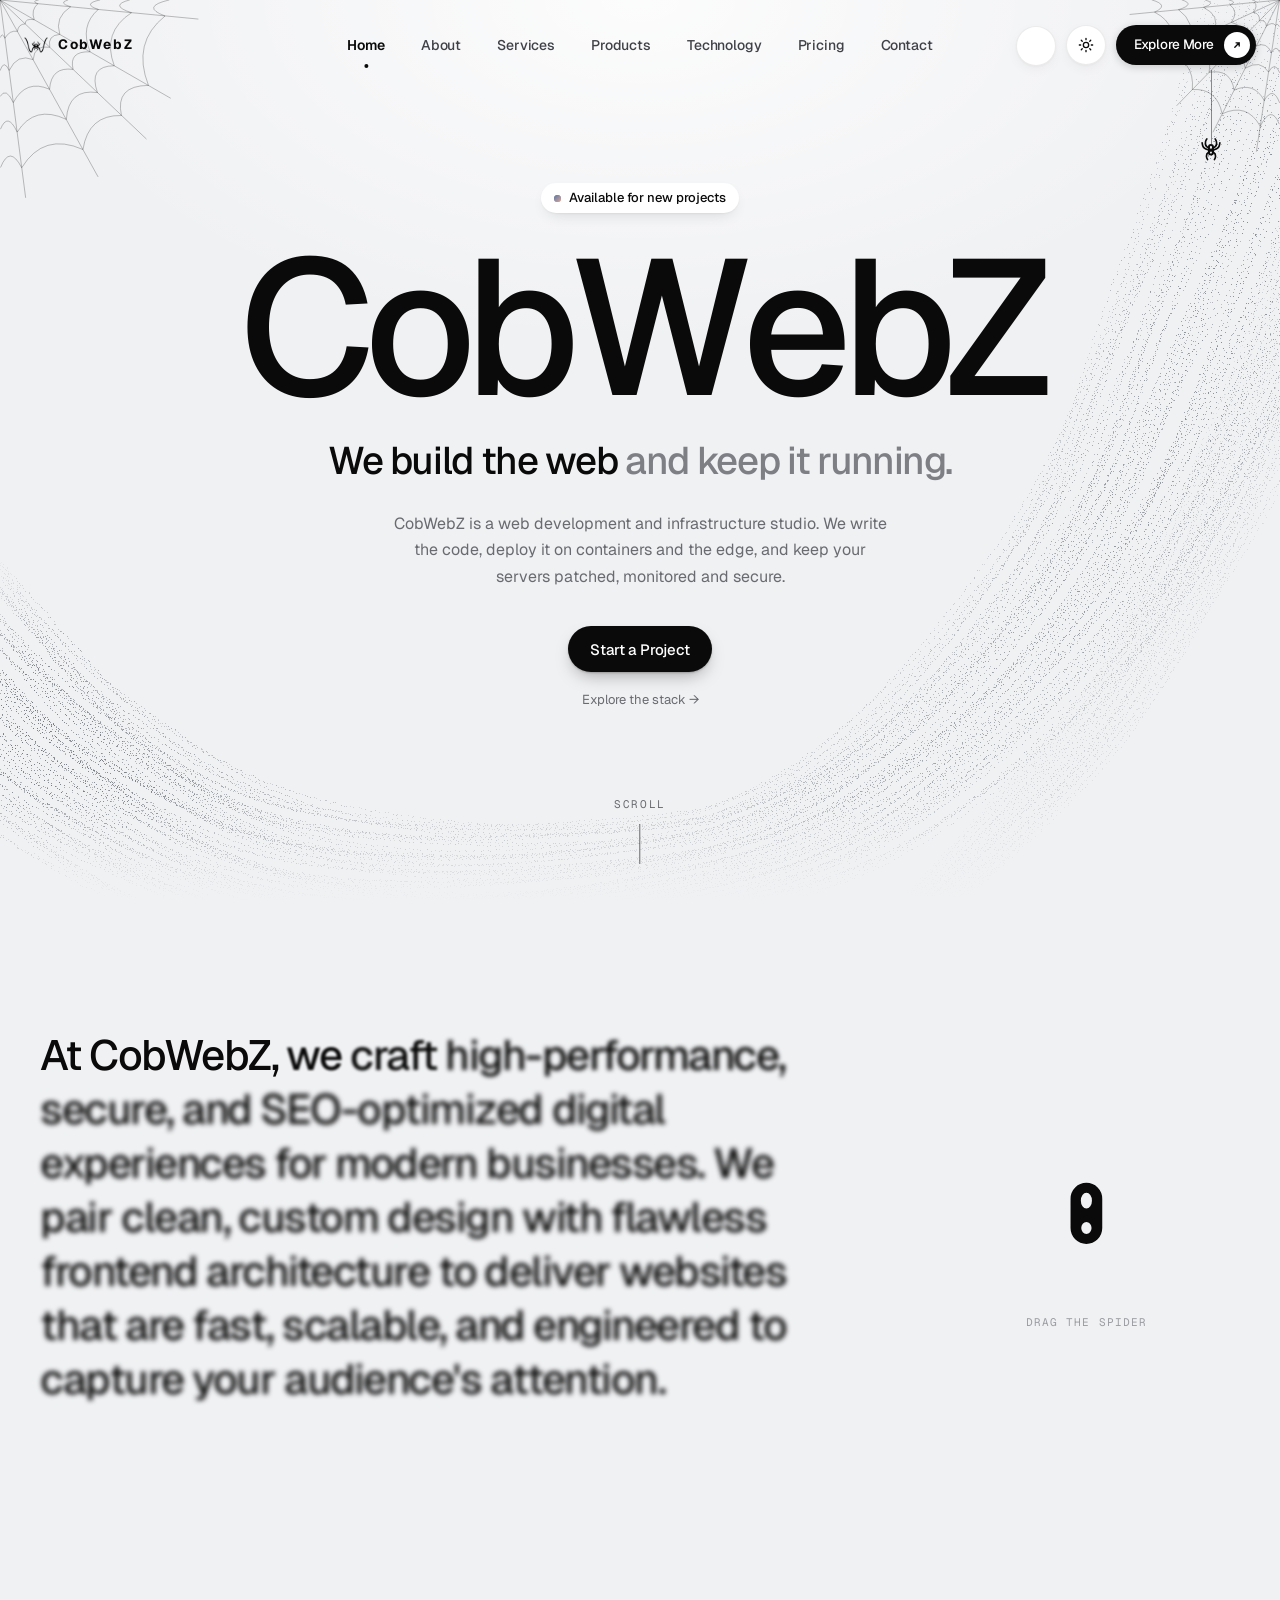
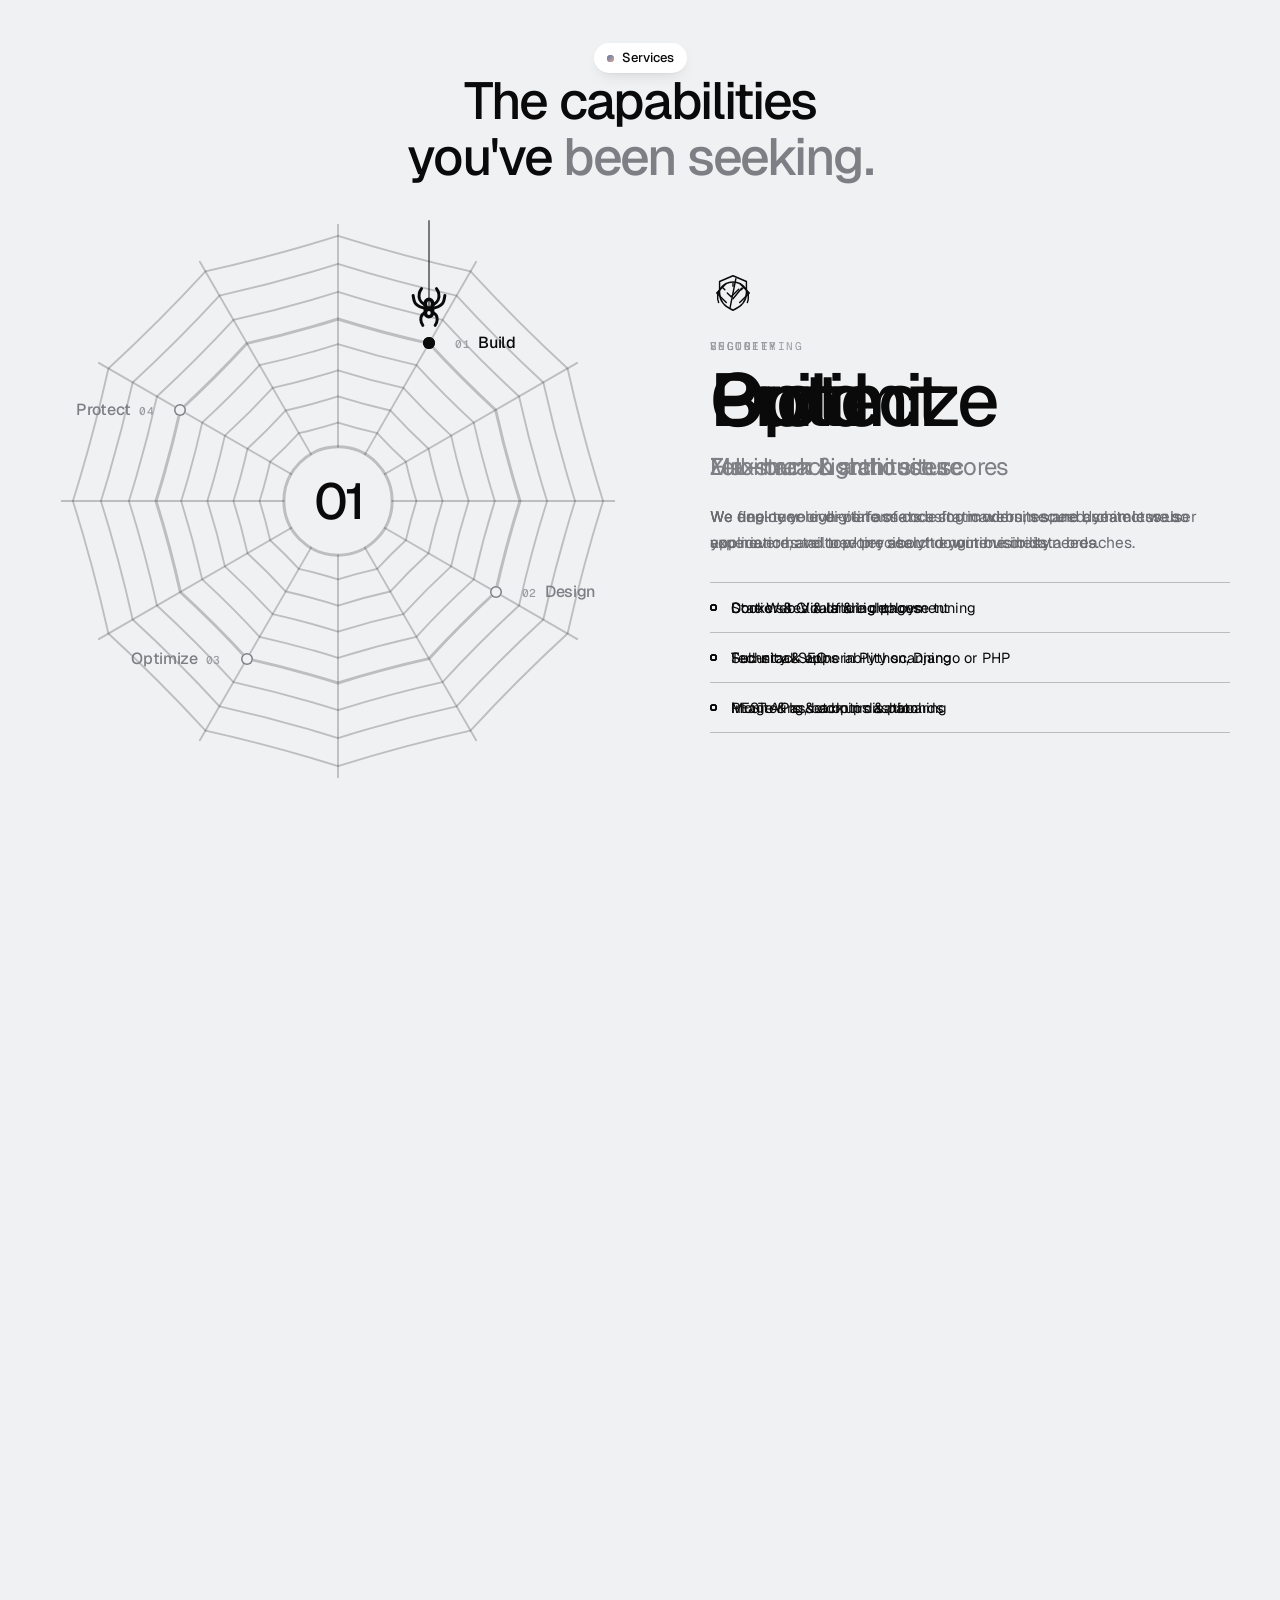
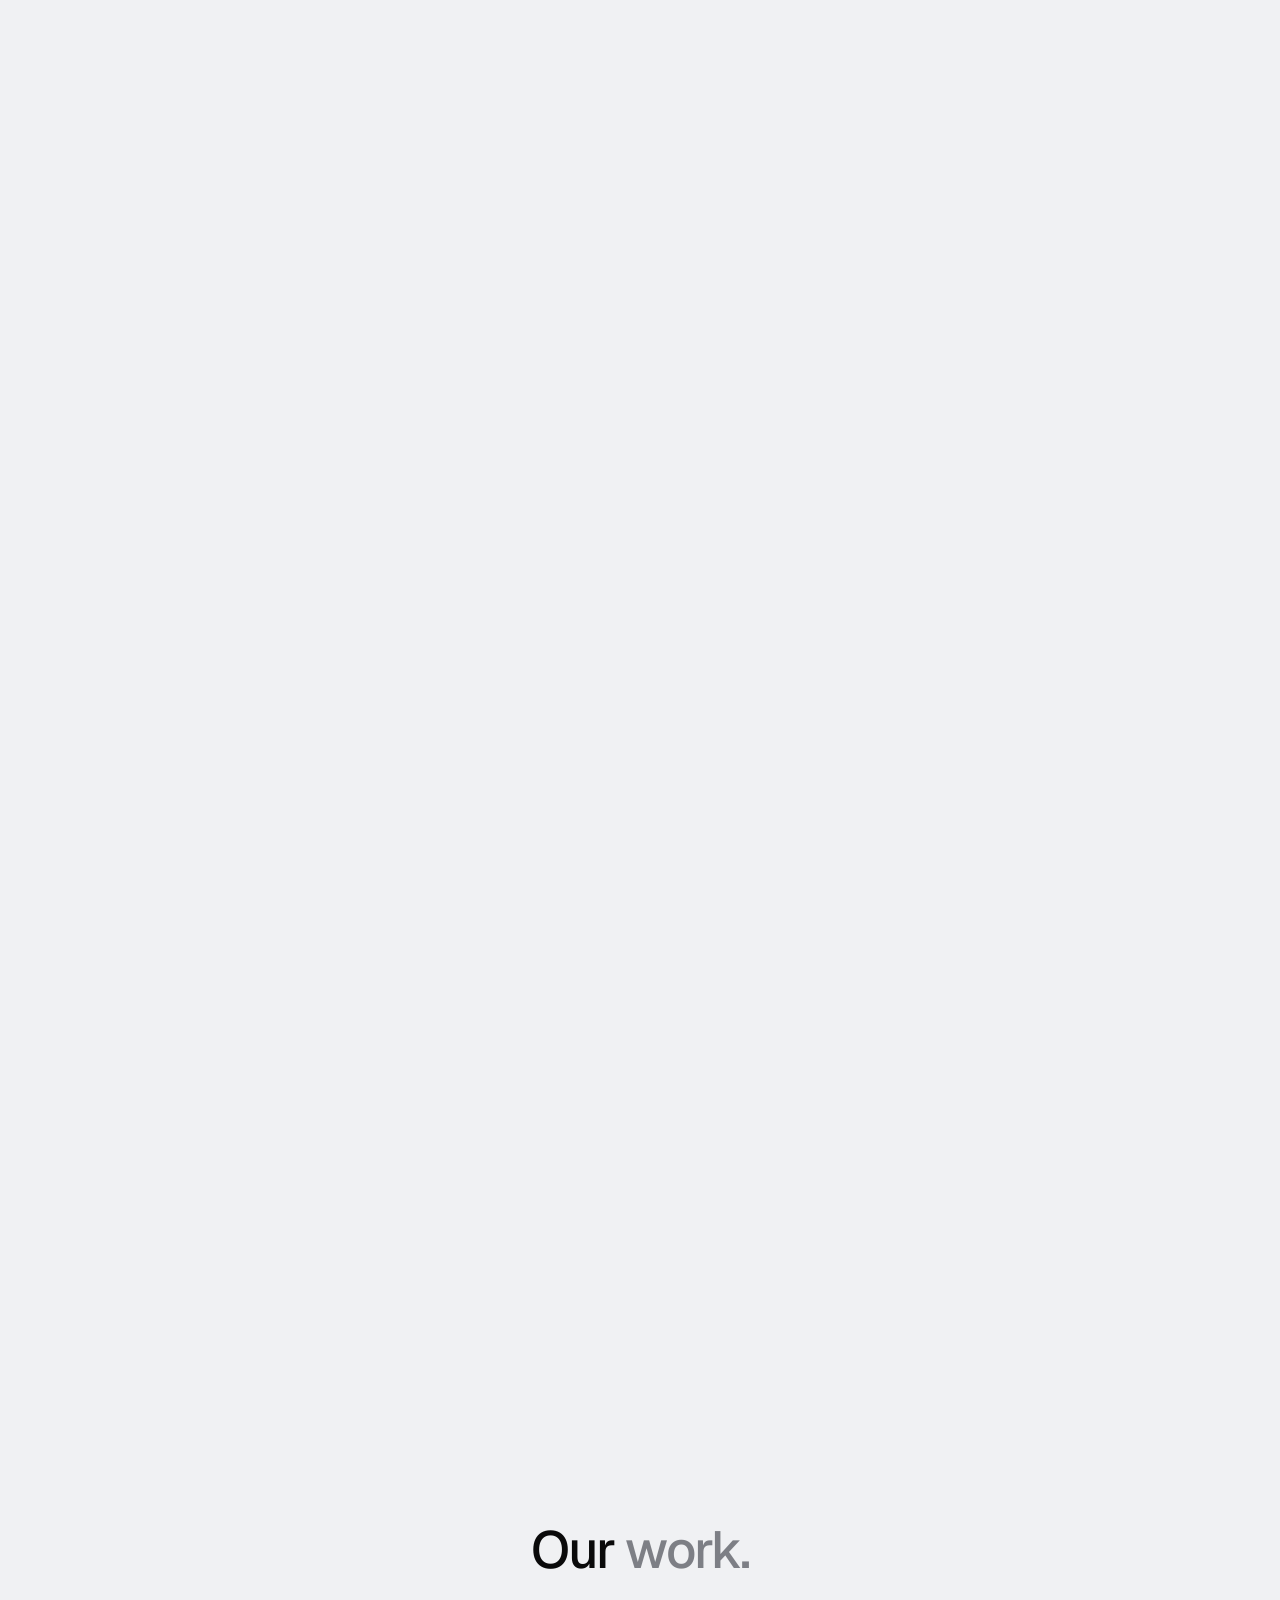
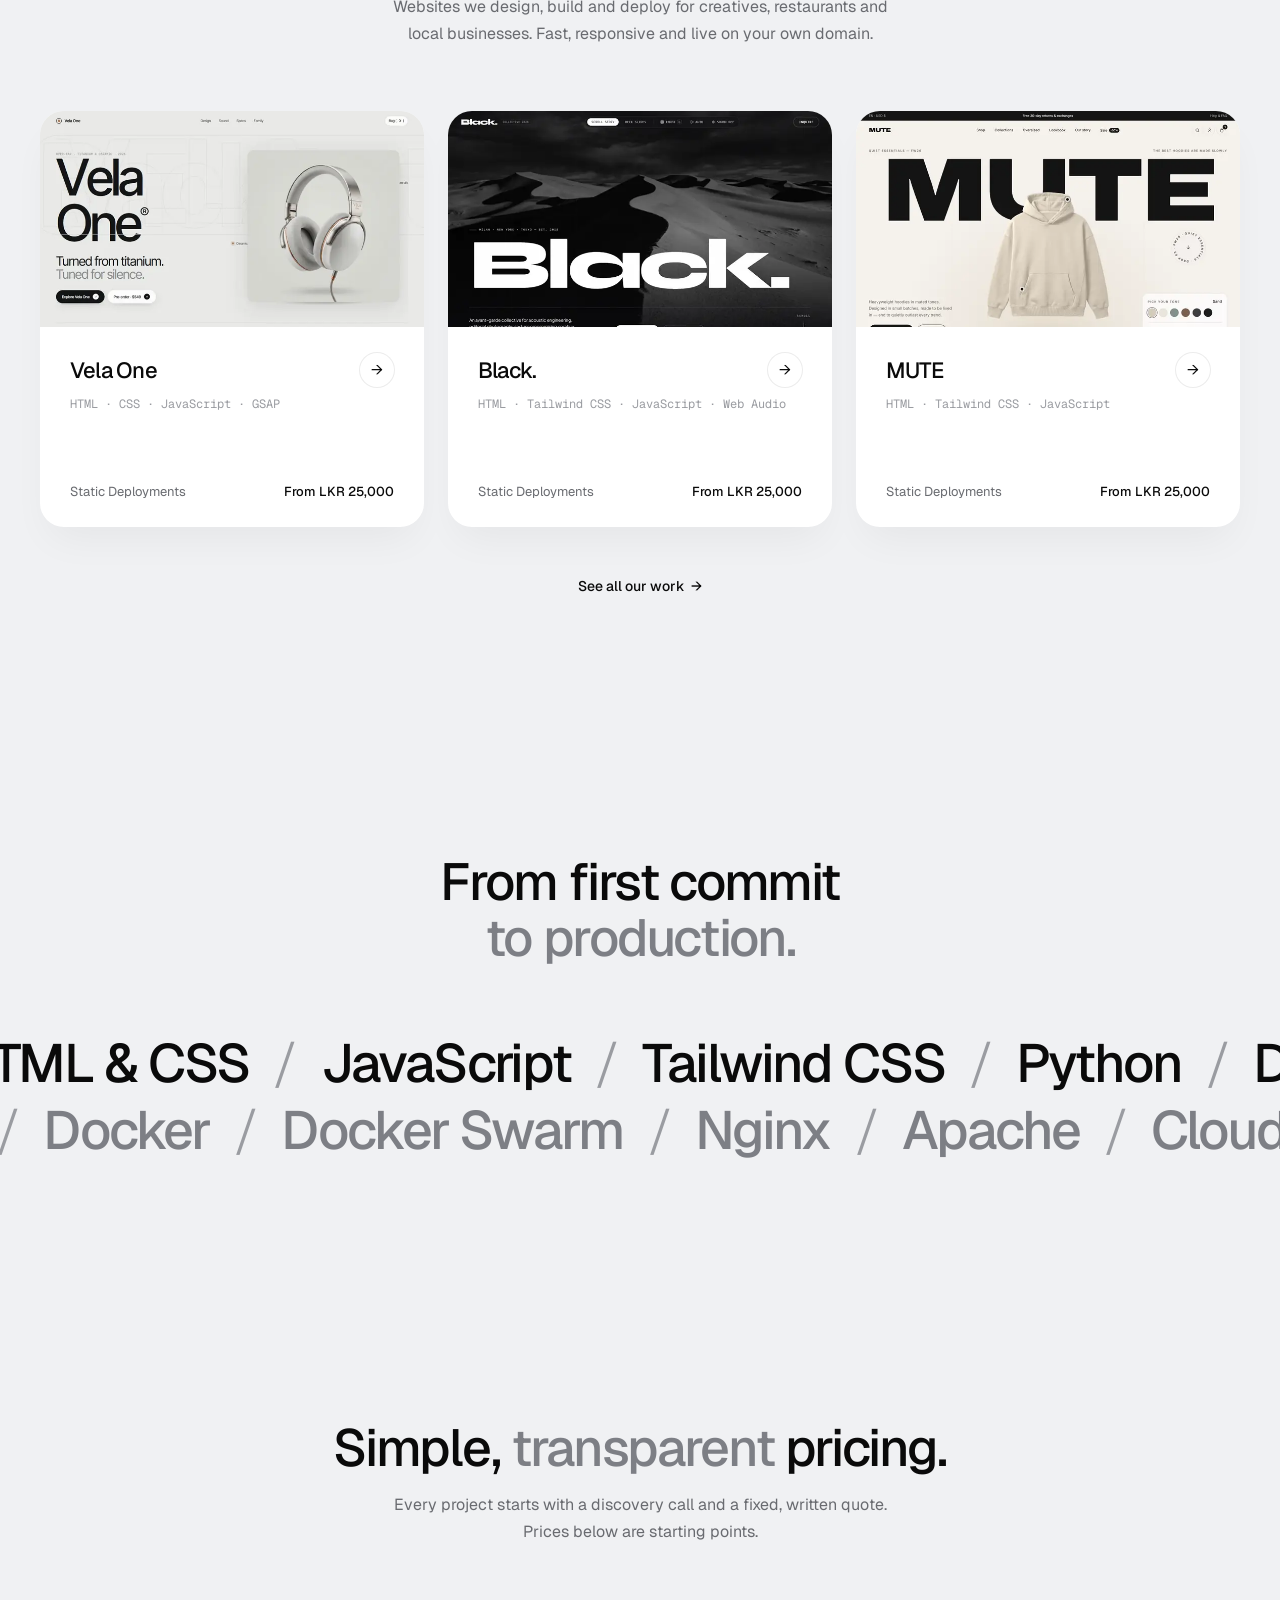
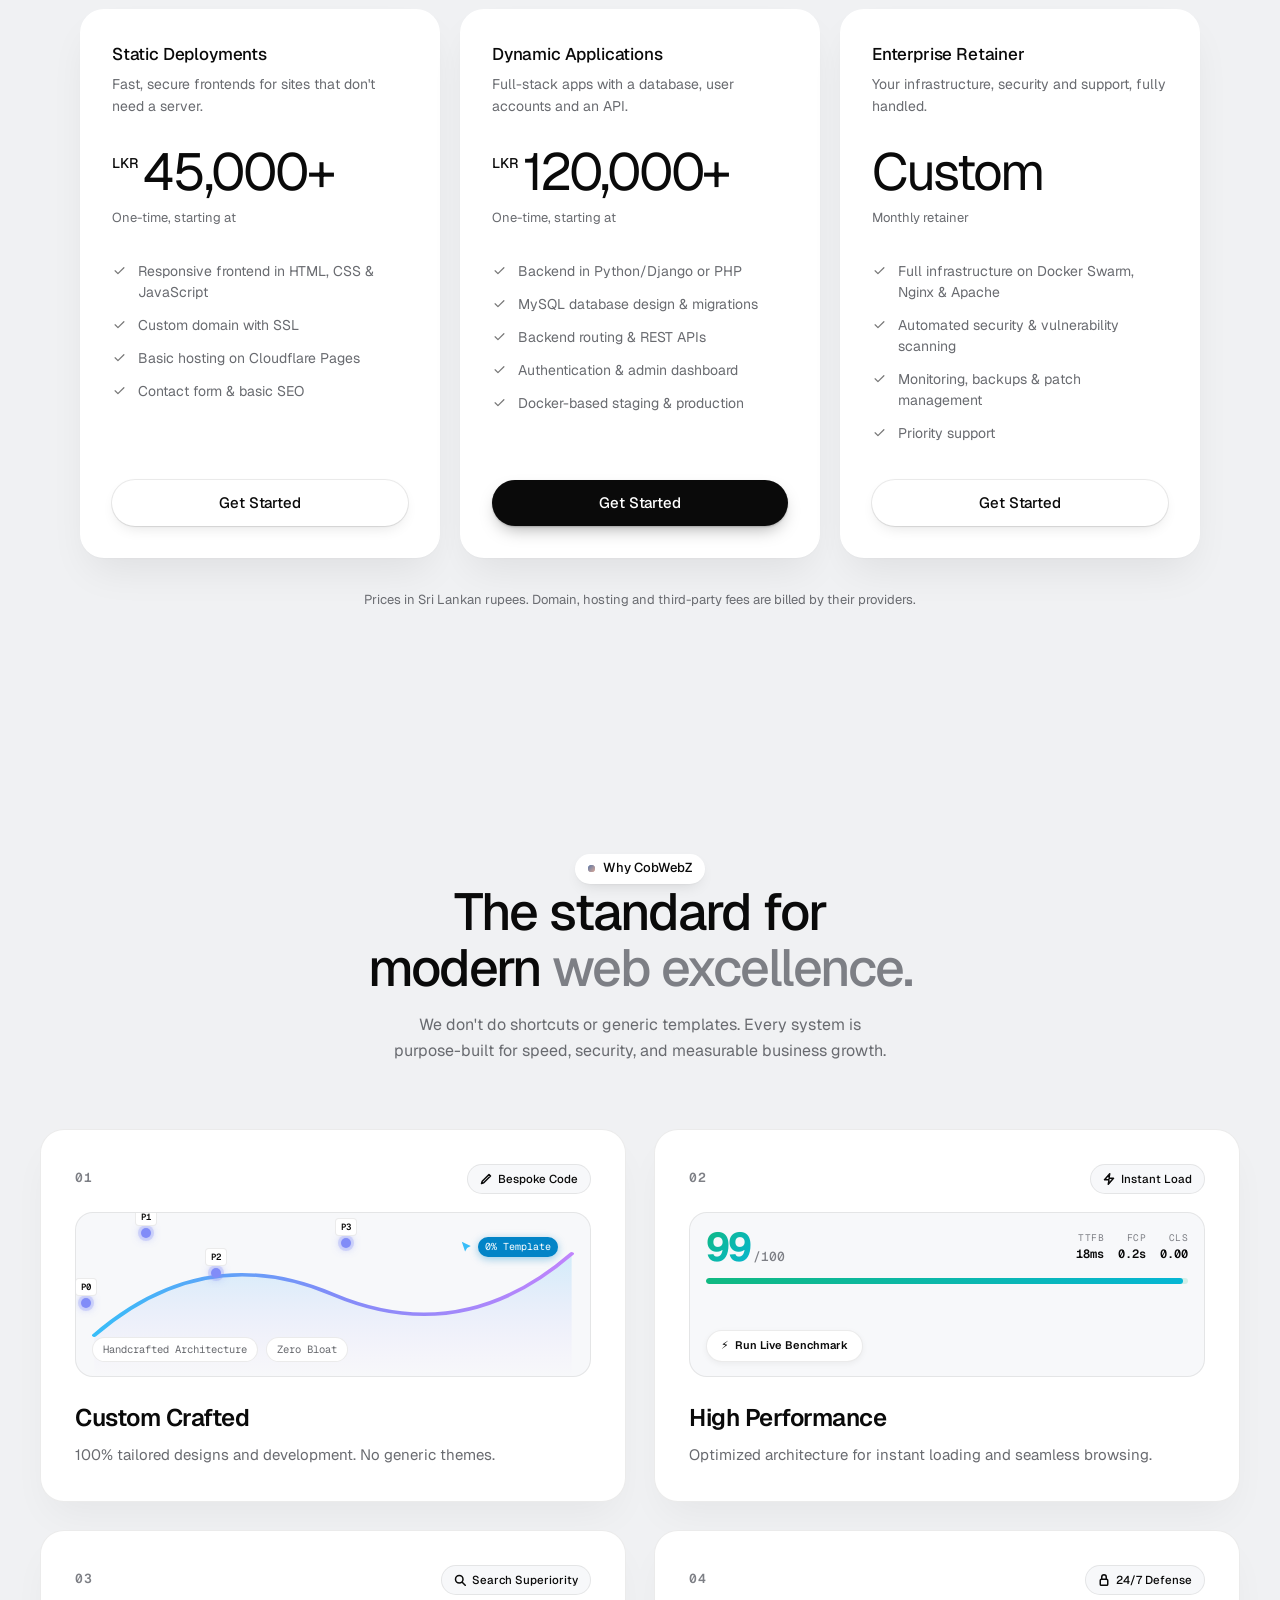
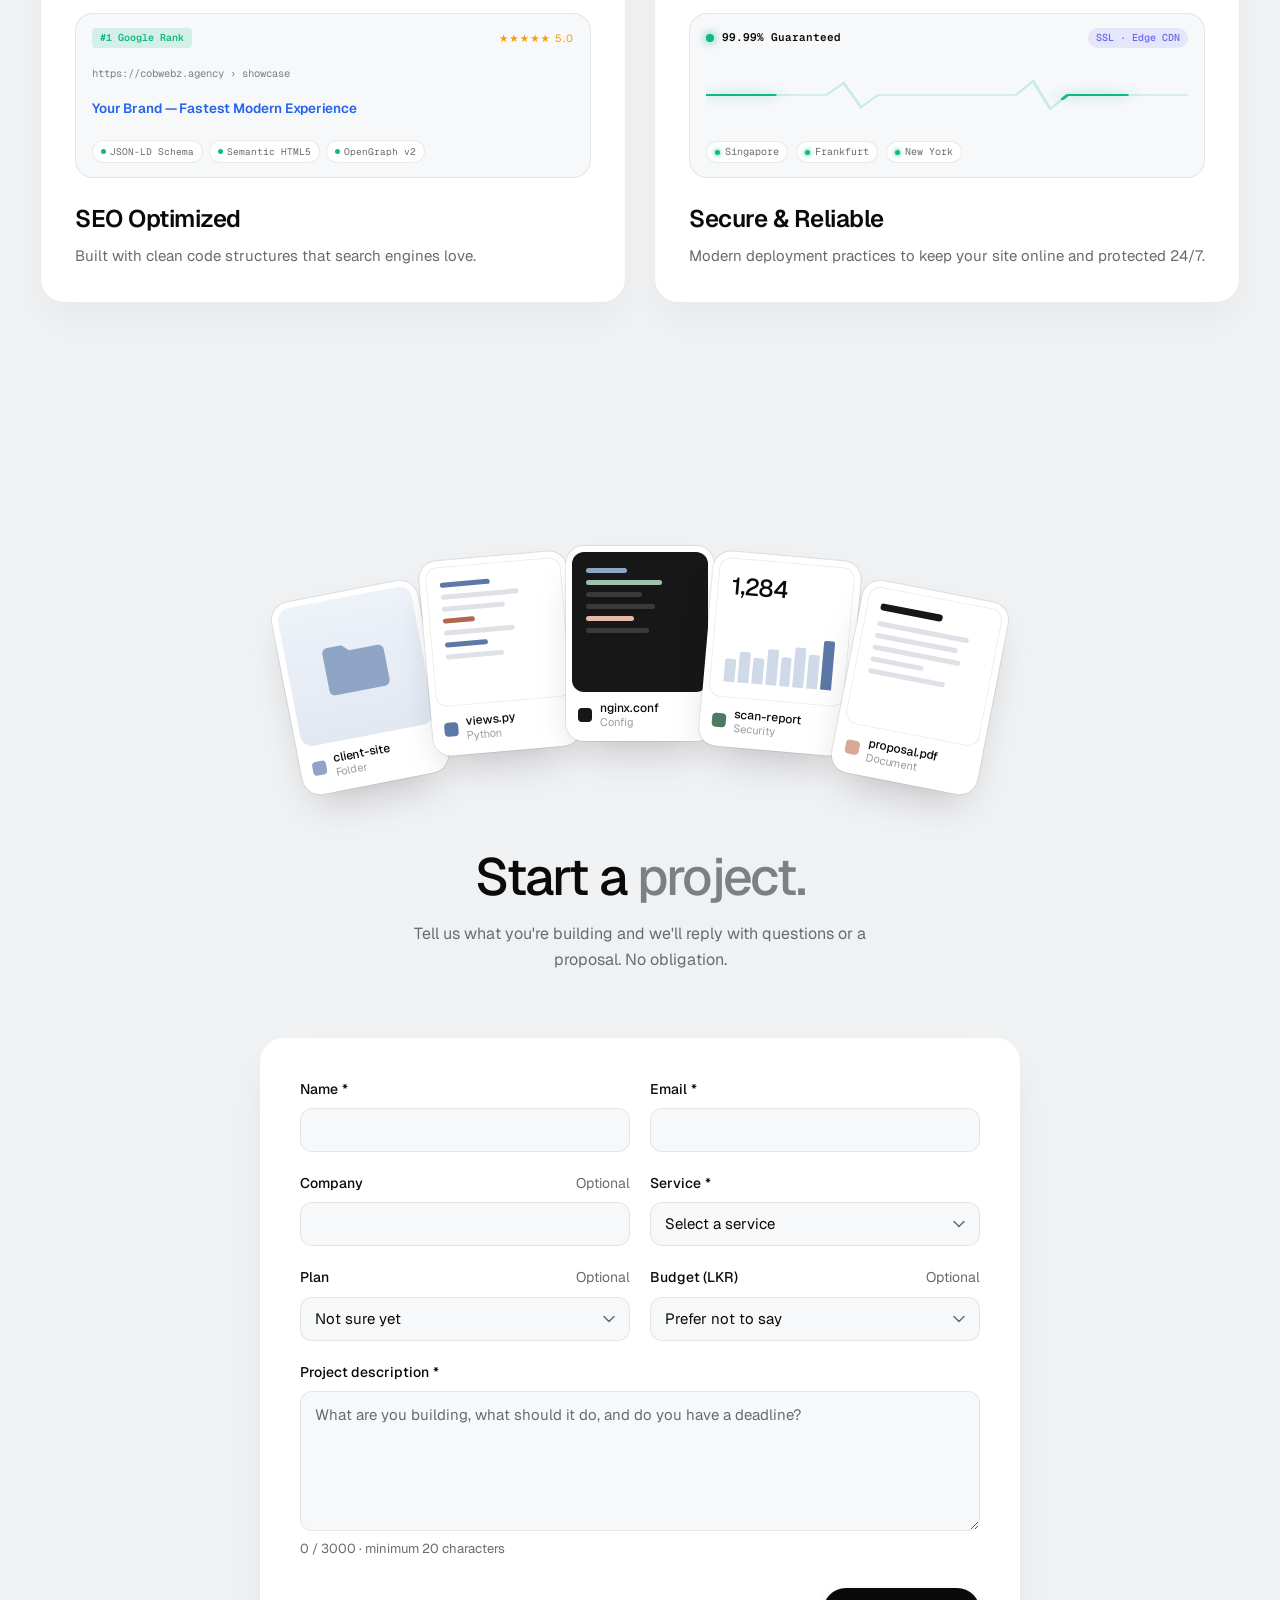
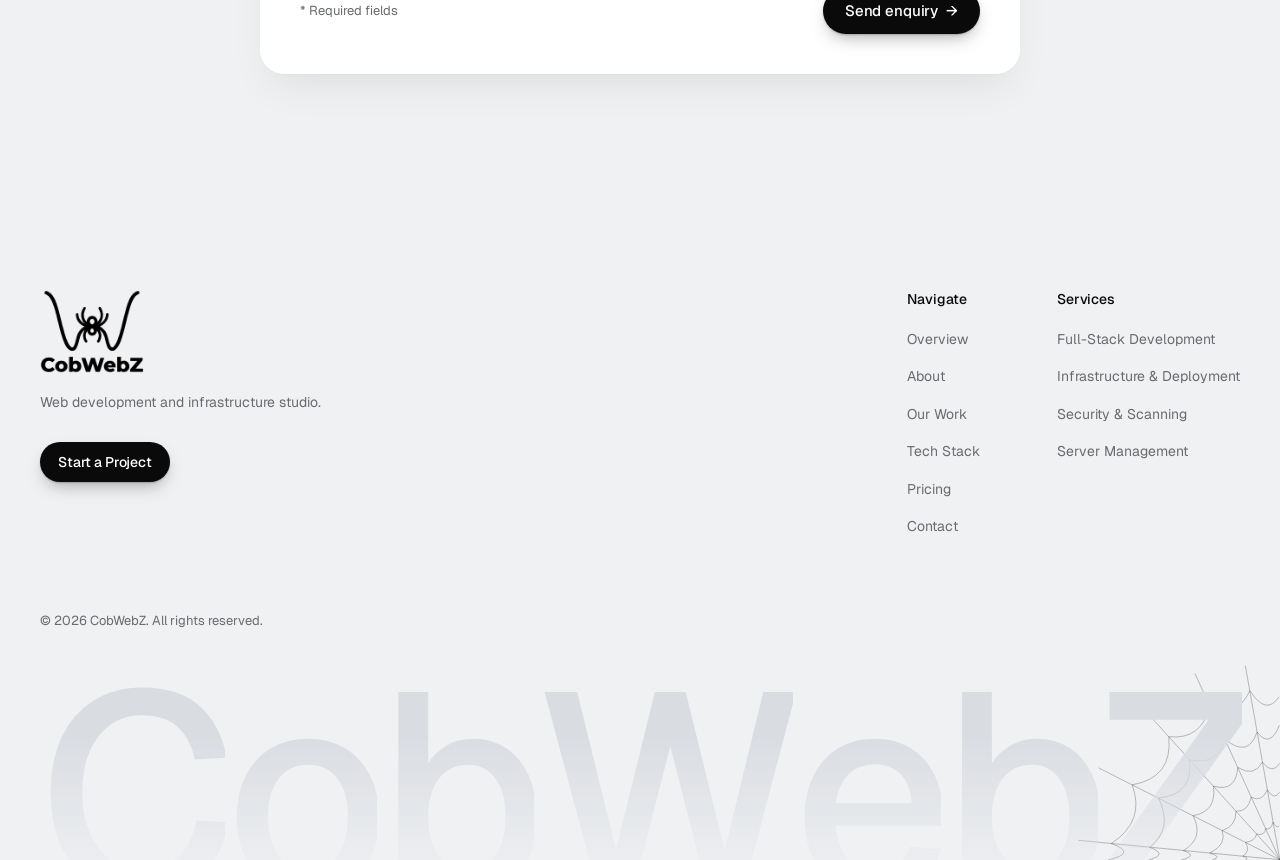
==== commit 248a3fc5: "black and white cobweb servises why choose us" ====
--- a/index.html
+++ b/index.html
@@ -1,52 +1,105 @@
 <!doctype html>
 <html lang="en">
+
 <head>
   <meta charset="utf-8">
   <meta name="viewport" content="width=device-width, initial-scale=1">
-  <title>Supercub — Web Development &amp; Infrastructure</title>
-  <meta name="description" content="Supercub builds full-stack web applications and runs the infrastructure behind them: Python, Django and PHP development, Docker and Cloudflare deployment, security scanning and server management.">
+  <title>CobWebZ — Web Development &amp; Infrastructure</title>
+  <meta name="description"
+    content="CobWebZ builds full-stack web applications and runs the infrastructure behind them: Python, Django and PHP development, Docker and Cloudflare deployment, security scanning and server management.">
   <meta name="theme-color" content="#f0f1f3">
   <meta property="og:type" content="website">
-  <meta property="og:site_name" content="Supercub">
-  <meta property="og:title" content="Supercub — Web Development &amp; Infrastructure">
-  <meta property="og:description" content="We build the web and keep it running. Full-stack development, deployment, security and server management.">
-  <link rel="icon" type="image/svg+xml" href="assets/favicon.svg">
-  <script>document.documentElement.classList.add('js')</script>
+  <meta property="og:site_name" content="CobWebZ">
+  <meta property="og:title" content="CobWebZ — Web Development &amp; Infrastructure">
+  <meta property="og:description"
+    content="We build the web and keep it running. Full-stack development, deployment, security and server management.">
+  <link rel="icon" type="image/png" href="assets/favicon.png">
+  <link rel="apple-touch-icon" href="assets/apple-touch-icon.png">
+  <script>
+    document.documentElement.classList.add('js');
+    // Set the theme before the first paint, so dark-mode visitors never see the light page flash
+    try { document.documentElement.dataset.theme = localStorage.getItem('theme') || 'light'; } catch (e) { }
+  </script>
 
   <link rel="preconnect" href="https://fonts.googleapis.com">
   <link rel="preconnect" href="https://fonts.gstatic.com" crossorigin>
-  <link href="https://fonts.googleapis.com/css2?family=Geist:wght@300..700&family=Geist+Mono:wght@400..500&display=swap" rel="stylesheet">
+  <link href="https://fonts.googleapis.com/css2?family=Geist:wght@300..700&family=Geist+Mono:wght@400..500&display=swap"
+    rel="stylesheet">
 
   <link rel="stylesheet" href="variables.css">
   <link rel="stylesheet" href="style.css">
 </head>
+
 <body>
   <a href="#main" class="skip-link">Skip to content</a>
 
   <!-- ============ HEADER / NAVIGATION ============ -->
-  <header class="site-header">
+  <header class="site-header" data-header>
     <div class="site-header__inner">
-      <a href="#overview" class="logo-btn" aria-label="Supercub — back to top">
-        <img src="assets/logo-mark.svg" alt="" width="26" height="26">
+      <a href="#overview" class="site-header__brand" aria-label="CobWebZ — back to top">
+        <img src="assets/logo-mark.png" alt="" class="site-header__brand-logo" width="24" height="24">
+        <span class="site-header__brand-name">CobWebZ</span>
       </a>
 
-      <div class="menu">
-        <button type="button" class="menu-btn" aria-expanded="false" aria-controls="site-menu" data-menu-toggle>
-          <span class="menu-btn__icon" aria-hidden="true"></span>Menu
+      <nav class="site-nav" aria-label="Main navigation">
+        <ul class="site-nav__list">
+          <li><a href="#overview" class="site-nav__link is-active" data-nav>Home</a></li>
+          <li><a href="#about" class="site-nav__link" data-nav>About</a></li>
+          <li><a href="#services" class="site-nav__link" data-nav>Services</a></li>
+          <li><a href="#work" class="site-nav__link" data-nav>Products</a></li>
+          <li><a href="#stack" class="site-nav__link" data-nav>Technology</a></li>
+          <li><a href="#pricing" class="site-nav__link" data-nav>Pricing</a></li>
+          <li><a href="#contact" class="site-nav__link" data-nav>Contact</a></li>
+        </ul>
+      </nav>
+
+      <div class="site-header__actions">
+        <!-- Menu button: always on narrow screens; on wide ones it folds in once the page scrolls -->
+        <div class="menu">
+          <button type="button" class="site-header__icon-btn menu-btn-circle" aria-expanded="false"
+            aria-controls="site-menu" aria-label="Toggle navigation menu" data-menu-toggle>
+            <span class="hamburger-icon" aria-hidden="true">
+              <span></span>
+              <span></span>
+              <span></span>
+            </span>
+          </button>
+          <nav class="menu__panel" id="site-menu" aria-label="Primary" hidden data-menu>
+            <ul>
+              <li><a href="#overview" data-nav>Home</a></li>
+              <li><a href="#about" data-nav>About</a></li>
+              <li><a href="#services" data-nav>Services</a></li>
+              <li><a href="#work" data-nav>Products</a></li>
+              <li><a href="#stack" data-nav>Technology</a></li>
+              <li><a href="#pricing" data-nav>Pricing</a></li>
+              <li><a href="#contact" data-nav>Contact</a></li>
+            </ul>
+          </nav>
+        </div>
+
+        <button type="button" class="site-header__icon-btn theme-btn" aria-label="Toggle color theme" data-theme-toggle>
+          <svg class="theme-icon-sun" viewBox="0 0 24 24" width="16" height="16" fill="none" stroke="currentColor"
+            stroke-width="2" stroke-linecap="round" stroke-linejoin="round" aria-hidden="true">
+            <circle cx="12" cy="12" r="4"></circle>
+            <path
+              d="M12 2v2M12 20v2M4.93 4.93l1.41 1.41M17.66 17.66l1.41 1.41M2 12h2M20 12h2M6.34 17.66l-1.41 1.41M19.07 4.93l-1.41 1.41" />
+          </svg>
+          <svg class="theme-icon-moon" viewBox="0 0 24 24" width="16" height="16" fill="none" stroke="currentColor"
+            stroke-width="2" stroke-linecap="round" stroke-linejoin="round" aria-hidden="true" hidden>
+            <path d="M21 12.79A9 9 0 1 1 11.21 3 7 7 0 0 0 21 12.79z" />
+          </svg>
         </button>
-        <nav class="menu__panel" id="site-menu" aria-label="Primary" hidden data-menu>
-          <ul>
-            <li><a href="#overview" data-nav>Overview</a></li>
-            <li><a href="#about" data-nav>About</a></li>
-            <li><a href="#work" data-nav>Our Work</a></li>
-            <li><a href="#stack" data-nav>Tech Stack</a></li>
-            <li><a href="#pricing" data-nav>Pricing</a></li>
-            <li><a href="#contact" data-nav>Contact</a></li>
-          </ul>
-        </nav>
-      </div>
-
-      <a href="#contact" class="btn btn--primary site-header__cta" data-magnetic>Start a Project</a>
+
+        <a href="work.html" class="site-header__cta-btn" data-magnetic>
+          <span>Explore More</span>
+          <span class="site-header__cta-arrow" aria-hidden="true">
+            <svg viewBox="0 0 16 16" width="10" height="10" fill="none" stroke="currentColor" stroke-width="2.2"
+              stroke-linecap="round" stroke-linejoin="round">
+              <path d="M4.5 11.5L11.5 4.5M11.5 4.5H6.5M11.5 4.5V9.5" />
+            </svg>
+          </span>
+        </a>
+      </div>
     </div>
   </header>
 
@@ -54,15 +107,21 @@
     <!-- ============ HERO ============ -->
     <section class="hero" id="overview" aria-labelledby="hero-title">
       <canvas class="particles" data-particles="hero" aria-hidden="true"></canvas>
+      <!-- Corner cobwebs, built by initCobwebs() in script.js -->
+      <div class="cobweb cobweb--tl" data-cobweb data-reveal aria-hidden="true"></div>
+      <div class="cobweb cobweb--tr" data-cobweb="spider" data-reveal aria-hidden="true"></div>
 
       <div class="container-cube hero__inner">
-        <p class="badge" data-hero-step><span class="badge__dot" aria-hidden="true"></span><span data-config-text="availability">Available for new projects</span></p>
+        <p class="badge" data-hero-step><span class="badge__dot" aria-hidden="true"></span><span
+            data-config-text="availability">Available for new projects</span></p>
         <h1 id="hero-title" class="hero__title">
-          <span class="sr-only">Supercub — </span>
-          <span class="hero__brand" aria-hidden="true" data-split-letters>supercub</span>
-          <span class="hero__tagline" data-split-words>We build the web <span class="accent">and keep it running.</span></span>
+          <span class="sr-only">CobWebZ — </span>
+          <span class="hero__brand" aria-hidden="true" data-split-letters>CobWebZ</span>
+          <span class="hero__tagline" data-split-words>We build the web <span class="accent">and keep it
+              running.</span></span>
         </h1>
-        <p class="hero__lead" data-hero-step>Supercub is a web development and infrastructure studio. We write the code, deploy it on containers and the edge, and keep your servers patched, monitored and secure.</p>
+        <p class="hero__lead" data-hero-step>CobWebZ is a web development and infrastructure studio. We write the code,
+          deploy it on containers and the edge, and keep your servers patched, monitored and secure.</p>
         <div class="hero__actions" data-hero-step>
           <a href="#contact" class="btn btn--primary btn--lg" data-magnetic>Start a Project</a>
           <a href="#stack" class="hero__note">Explore the stack <span aria-hidden="true">→</span></a>
@@ -73,50 +132,193 @@
     </section>
 
     <!-- ============ ABOUT ============ -->
-    <!-- As this section scrolls past, the statement darkens word by word and the logo outline
-         draws itself. Both follow --p, which script.js sets on .about__body. -->
+    <!-- As this section scrolls past, the statement darkens word by word and the spider mark
+         spins its web. Both follow --p, which script.js sets on .about__body. Once it has
+         landed the spider can be dragged (initSpiderMark); its back legs are web threads. -->
     <section class="section about" id="about" aria-labelledby="about-title">
       <div class="container-cube">
         <h2 id="about-title" class="sr-only">About us</h2>
 
         <div class="about__body" data-scrub>
-          <p class="about__statement" data-scrub-words>Super Cub Web Development builds high-performance, secure, and SEO-optimized websites for modern businesses. Based in Negombo, we combine custom web design with advanced network engineering to deliver digital solutions that are fast, scalable, and built to stand out.</p>
-          <svg class="about__mark" viewBox="0 0 1139.6 1137.8" aria-hidden="true"><path pathLength="1" d="M312.2 747.3 297.2 747.7 291.2 746.6 283.2 743.7 276.2 739.4 271.1 734.3 266.1 726.3 262.9 716.3 262.5 709.3 261.5 706.3 259 703.3 160.2 639.6 130.2 617.7 109.2 600.7 83.9 577.3 64 554.3 44.8 527.3 30 500.3 14.9 463.3 8 438.3 2.9 409.3 0.9 381.3 0 283.3 0.8 147.3 2.9 131.3 5.9 117.3 14.8 92.3 23.1 77.3 37.9 56.3 54.2 39.8 65.2 30.9 79.2 21.8 97.2 12.9 117.2 5.9 139.2 0.8 151.2 0.1 224.2 0 665.1 0.3 624.2 25.9 586.2 53.9 168.2 53.8 144.2 55 129.2 59 118.2 63.1 108.2 68.2 96.2 76.1 87.2 84 78.1 94.3 71 104.3 63.9 117.3 59.9 127.3 56.8 138.3 54.4 160.3 53.7 366.3 55.9 394.3 59.8 417.3 65.1 439.3 73 463.3 84.9 487.3 106.9 520.3 120.2 535.8 148.2 562.6 188.2 593.6 297.2 664.7 323.2 678.9 332.6 687.3 337.5 694.3 340.4 701.3 341.7 712.3 340.4 721.3 335.7 731.3 329.8 738.3 322.2 743.7Z"/><path pathLength="1" d="M985.2 1137.3 481.2 1137.8 471.9 1137.3 470.1 1136.3 505.2 1114.5 547.2 1082.6 568.2 1064.7 589.4 1043.3 627.6 998.3 649.6 970.3 667.6 945.3 686.5 915.3 706.7 875.3 708.2 873.7 755.2 890.8 756.7 892.3 740.6 928.3 724.9 954.3 724.2 956.3 725.2 957 929.2 956.7 944.2 953.5 957.2 948.6 968.2 943.3 990.2 929.6 1012.2 912.1 1013.5 913.3 1013.7 922.3 1011.5 941.3 1007.4 955.3 1002.7 965.3 996.5 975.3 988.2 985.3 980.2 992.6 968.2 1000.5 957.2 1005.5 947.2 1008.7 929.2 1010.8 686.2 1011 665.5 1038.3 628 1082.3 628.2 1083.5 984.2 1083.8 998.2 1081.7 1006.2 1079.5 1027.2 1070.6 1038.2 1063.6 1048.2 1055.4 1062.5 1039.3 1069.6 1028.3 1075.7 1016.3 1083.5 992.3 1085.7 974.3 1085.2 785.6 1061.2 804.5 1041.2 817.7 1013.2 833.4 991.2 843.6 970.2 851.5 942.2 859.5 916.2 864.7 888.2 867.7 863.2 868.2 831.2 866.6 805.2 862.7 783.2 857.7 754.2 848.6 730.2 838.6 716.2 831.7 684.2 813.1 683.1 814.3 675.5 839.3 666.5 861.3 657.4 881.3 643.6 906.3 627.6 931.3 612.6 952.3 565.7 1010.3 547.9 1028.3 523.2 1050.6 485.2 1078.6 462.2 1092.7 442.2 1103.5 422.2 1112.6 398.2 1121.4 380.2 1126.6 358.2 1131.5 333.2 1135.6 313.2 1137.7 157.2 1137.7 135.2 1134.7 114.2 1128.7 94.2 1120.4 78.2 1111.6 64.2 1101.7 51.2 1090.5 39.8 1078.3 30 1065.3 20.8 1050.3 11.9 1031.3 5.8 1013.3 1.9 994.3 0.7 984.3 0 960.3 0.1 532.3 1.4 531.3 25.9 568.3 53 603.3 53.8 721.3 57.8 753.3 65.8 784.3 76.1 811.3 86.8 831.3 106 860.3 127.2 883.8 148.2 902.4 173.2 919.7 197.2 932.7 222.2 942.7 250.2 950.6 282.2 955.7 309.2 956.3 337.2 953.6 366.2 947.7 382.2 942.6 406.2 932.7 426.2 922.6 446.2 909.5 466.2 893.7 485.2 875.1 500.5 856.3 515.5 833.3 523.6 818.3 535.6 789.3 540.7 773.3 546.6 745.3 548.7 724.3 548.6 695.3 547.6 680.3 544.5 659.3 540.6 642.3 534.5 622.3 523.4 596.3 516.2 582.3 498.6 556.3 479.6 534.3 470.2 524.8 437.2 498 391.2 465.8 283.2 395.5 275.2 388.9 268.8 381.3 264.9 373.3 261.9 363.3 261 355.3 262.9 341.3 266 333.3 269.1 328.3 274.7 322.3 279.2 319 285.2 316.1 293.2 313.9 307.2 314 317.2 317 324.2 321 332.4 329.3 338.5 340.3 341.5 353.3 341.6 367.3 342.8 369.3 454.2 443.9 478.2 460.9 495.2 474.9 516 494.3 527.6 506.3 541.7 523.3 561.5 553.3 573.6 575.3 584.4 601.3 594.5 634.3 600.6 666.3 603.4 696.3 603.4 725.3 600.6 754.3 595.5 779.3 586.4 809.3 575.3 836.3 561.5 862.3 546.7 884.3 521.3 914.3 501.2 933.7 480.2 950.5 458.2 965.7 435.2 978.4 404.2 991.6 375.2 1000.7 345.2 1006.7 317.2 1009.8 285.2 1009.7 255.2 1006.6 224.2 999.6 195.2 990.7 172.2 980.4 146.2 966.4 122.2 950.6 101.2 933.7 78.8 911.3 56.2 884.9 55.2 884.3 54.5 885.3 54.1 971.3 55.9 989.3 60.9 1008.3 69.2 1027.3 74.8 1036.3 81.9 1045.3 96.2 1058.6 117.2 1071.7 137.2 1079.5 151.2 1082.6 161.2 1083.7 307.2 1083.7 331.2 1081.7 359.2 1076.6 381.2 1070.7 407.2 1060.6 430.2 1049.7 446.2 1040.4 478.2 1017.7 492.2 1005.6 513.6 984.3 541.3 954.3 572.4 916.3 585.4 898.3 599.5 876.3 608.7 859.3 618.5 837.3 629.4 806.3 639.5 765.3 641.7 749.3 644.2 704.3 667.7 729.3 692.2 751.3 712.2 766.6 742.2 784.4 767.2 795.7 794.2 804.7 817.2 809.7 854.2 813.7 879.2 813.7 895.2 812.7 921.2 808.6 945.2 802.7 982.2 788.5 1010.2 773.5 1037.2 754.6 1052.2 742.5 1064.2 731.3 1081.6 711.3 1086.5 702.3 1086.8 695.3 1085.5 689.3 1081.2 682.6 1076.2 678.1 1061.2 669.2 1033.2 653.8 1026.2 651.6 1024.2 652.8 1016.7 662.3 1003.2 676.4 978.2 696.7 954.2 710.7 943.2 715.7 926.2 721.6 896.2 728.6 864.2 730.7 846.2 729.7 830.2 727.6 800.2 719.6 774.2 708.6 755.5 697.3 732.2 679.4 716.8 664.3 696 637.3 685.7 620.3 675.8 598.3 667.8 569.3 664.8 552.3 663 530.3 664.8 498.3 667.8 482.3 672.8 464.3 682.8 438.3 698.8 411.3 709.8 396.3 724.2 379.6 735.2 369 753.2 355 764.2 347.9 779.2 339.9 809.2 328.1 829.2 322.9 843.2 320.9 856.2 319.9 879.2 320.1 898.2 321.8 914.2 325 931.2 329.9 946.2 335.9 974.2 351.1 995.2 366.9 1015.1 386.3 1025.2 397.7 1027.2 398.6 1057.2 382.7 1076.2 371.5 1080.2 368.3 1086.2 359.2 1087.3 351.3 1085.6 346.3 1081.6 339.3 1071.6 326.3 1053.2 308 1030.2 290 1006.2 274.1 986.2 263.9 953.2 250.9 925.2 242.9 902.2 238.8 871.2 237.2 841.2 237.9 813.2 241.8 782.2 250 756.2 259.8 735.2 270 718.2 280.1 687.2 303.1 669.4 319.3 654.8 334.3 637.1 357.3 622.9 379.3 615 393.3 599.8 427.3 589.8 458.3 585.8 477.3 581.2 509.3 580.2 509.7 579.2 508.6 560.5 484.3 534.9 456.3 538.8 439.3 548 408.3 562.8 374.3 580.9 342.3 588.8 330.3 596.8 319.3 617.9 294.3 626.8 284.3 643.2 268.9 656.2 258 682.2 238.9 696.2 230 719.2 217.3 739.2 207.9 757.2 201 776.2 194.9 796.2 190 821.2 185.8 840.2 183.8 891.2 183.8 913.2 185.9 933.2 189 951.2 193.1 973.2 199.9 990.2 205.9 1010.2 214.9 1022.2 220.9 1044.2 233.9 1062.2 246 1085.2 263.5 1085.8 169.3 1084.5 145.3 1081.6 131.3 1075.6 115.3 1068.6 102.3 1059.6 90.3 1045.2 76.8 1027.2 65.8 1004.2 56.9 986.2 53.9 840.2 53.8 817.2 54.9 786.2 58.9 763.2 64.1 743.2 70.1 718.2 79.8 694.2 92 671.2 106.9 647.2 125.9 620.8 152.3 600.9 176.3 576.9 208.3 483.6 343.3 473.2 356.7 419.5 356.3 418.5 353.3 415.6 327.3 411.4 313.3 403.4 295.3 392.5 278.3 382 266.3 365.2 253 349.2 243.8 334.2 237.9 315.2 233.9 302.2 233.4 289.2 233.9 271.2 237.1 255.2 243 241.2 250.8 225.2 262.9 215.2 272.4 203 288.3 191.9 310.3 186.9 328.3 184 352.3 184.9 372.3 187.9 389.3 196.2 414.3 204.8 430.3 218.2 447.1 235.2 462.5 271.2 486.6 383.2 558.1 405.2 574 423.1 589.3 440.5 609.3 446.7 618.3 455.7 634.3 463.5 655.3 470.6 684.3 472.6 699.3 472.7 720.3 470.5 739.3 467.6 752.3 461.5 770.3 453.5 788.3 448.5 797.3 437.6 813.3 426.6 826.3 415.2 837.5 403.2 846.5 387.2 856.6 375.2 862.5 357.2 869.4 340.2 874.5 324.2 877.6 295.2 879.2 284.2 878.6 266.2 875.6 248.2 870.5 228.2 862.7 216.2 856.4 201.2 846.5 191.9 839.3 176.2 824.3 163.9 810.3 156 799.3 149 787.3 142.9 774.3 137.1 758.3 132.9 741.3 130.8 724.3 131.2 716.2 183.2 716.1 189.1 742.3 198.1 764.3 207.8 779.3 223.2 795.5 229.2 800.6 241.2 808.5 263.2 818.6 285.2 823.7 307.2 824.7 329.2 821.5 349.2 815.6 364.2 807.5 380.2 794.4 394.7 778.3 409.6 755.3 415.5 738.3 418.6 719.3 418.7 706.3 417.6 694.3 415.6 683.3 412.6 673.3 406.7 659.3 400.3 647.3 394.6 638.3 386 628.3 376.2 619 358.2 605.9 325.2 584 217.2 515.6 195.2 499.7 181.2 487.1 167.9 472.3 158.8 459.3 147.9 439.3 141.9 425.3 137 410.3 133 392.3 130.9 377.3 129.9 356.3 130.8 340.3 133.9 317.3 140 295.3 151.8 269.3 161.1 254.3 170 242.3 177.2 233.7 191.2 220 209.2 207 228.2 196.3 243.2 189.8 263.2 184.1 282.2 180.9 306.2 179.8 325.2 180.9 341.2 184 357.2 189 377.2 197.9 397.2 209.9 413.2 221.9 427.6 236.3 436.5 247.3 446.7 262.3 457.6 282.3 459.2 283.2 550.8 151.3 573.8 122.3 595.2 98.9 625.2 72.9 657.2 51 689.2 33.9 721.2 20.9 743.2 13.9 772.2 7 791.2 3.9 820.2 0.8 838.2 0.1 964.2 0.1 999.2 0.9 1027.2 6.9 1041.2 11.8 1056.2 19 1076.2 32 1088 42.3 1100.5 55.3 1114.6 74.3 1122.6 88.3 1126.6 97.3 1134.6 122.3 1138.7 146.3 1139.6 169.3 1139.4 345.3 1138.7 362.3 1136.6 373.3 1133.6 382.3 1127.5 394.3 1121.2 403.1 1113.2 410.7 1102.2 418.7 1051.2 447.7 1042.2 451.4 1033.2 453.6 1019.2 453.7 1011.2 452.6 1005.2 450.6 993.2 443.5 986.2 436.7 970.2 417.4 955.2 403.9 940.2 393.9 920.2 384 895.2 376.8 871.2 374.3 851.2 374.9 828.2 378.9 808.2 386.2 785.2 398.9 767.2 413 753.2 427.3 740.8 445.3 730.8 464.3 723.1 485.3 720 498.3 717.9 513.3 717.9 539.3 722 563.3 728.9 583.3 741 606.3 754.9 625.3 764.4 635.3 776.2 645.6 796.2 658.4 817.2 667.4 835.2 672.6 857.2 675.8 882.2 675.6 895.2 673.6 911.2 669.6 935.2 659.7 957.2 645.5 972.2 631.6 994.9 606.3 1000.2 602.2 1013.2 596.8 1025.2 595.6 1038.2 596.8 1050.2 601.2 1106.2 633.8 1121.4 647.3 1126.7 654.3 1131.6 663.3 1136.6 678.3 1138.7 695.3 1138.7 979.3 1135.6 1003.3 1130.5 1023.3 1121.6 1045.3 1108.5 1067.3 1096.7 1082.3 1077.2 1100.6 1057.2 1114.6 1046.2 1120.6 1030.2 1127.6 1010.2 1133.7Z"/><path pathLength="1" d="M873.2 591.3 860.2 591.7 849.2 589.6 836.2 584.3 823.2 575.6 814.9 567.3 807.8 556.3 802.9 544.3 800.8 534.3 800.8 517.3 802.9 506.3 808.2 493.3 814.1 484.3 821.3 476.3 833.2 467.9 843.2 463.1 855.2 459.9 867.2 459.2 882.2 461 895.2 465.8 906.2 472.9 917.5 484.3 924.5 495.3 929.4 507.3 931.6 519.3 931.7 532.3 929.6 543.3 924.4 556.3 916.4 568.3 908.2 576.4 899.2 582.7 886.2 588.6Z"/></svg>
-        </div>
-
-        <dl class="about__facts reveal">
-          <div><dt>Studio</dt><dd>Negombo, Sri Lanka</dd></div>
-          <div><dt>Local time</dt><dd><span class="about__live" aria-hidden="true"></span><time data-clock>--:--:--</time> GMT+5:30</dd></div>
-          <div><dt>Approach</dt><dd>Custom web design + network engineering</dd></div>
-        </dl>
+          <p class="about__statement" data-scrub-words>At CobWebZ, we craft high-performance, secure, and SEO-optimized
+            digital experiences for modern businesses. We pair clean, custom design with flawless frontend architecture
+            to deliver websites that are fast, scalable, and engineered to capture your audience's attention.</p>
+          <div class="about__mark" data-spider>
+            <svg class="spider" viewBox="0 0 775 490" aria-hidden="true">
+              <path class="spider__thread" pathLength="1"
+                d="M30 25 C55 30 84 60 95 100 L172 380 C182 416 200 462 236 462" />
+              <path class="spider__thread" pathLength="1"
+                d="M745 25 C720 30 691 60 680 100 L603 380 C593 416 575 462 539 462" />
+              <path class="spider__thread spider__arm" pathLength="1"
+                d="M236 462 C254 462 268 420 282 362 C288 338 312 306 346 290" />
+              <path class="spider__thread spider__arm" pathLength="1"
+                d="M539 462 C521 462 507 420 493 362 C487 338 463 306 429 290" />
+              <g class="spider__bug">
+                <circle class="spider__hit" cx="387.5" cy="281" r="120" />
+                <path class="spider__leg" pathLength="1" style="--o: 352px 254px; --s: 9deg; --i: 0"
+                  d="M352 254 C322 240 308 205 316 170 C320 155 326 145 332 138" />
+                <path class="spider__leg" pathLength="1" style="--o: 423px 254px; --s: -9deg; --i: 1"
+                  d="M423 254 C453 240 467 205 459 170 C455 155 449 145 443 138" />
+                <path class="spider__leg" pathLength="1" style="--o: 346px 280px; --s: -9deg; --i: 2"
+                  d="M346 280 C315 272 285 255 278 228 C274 212 271 200 270 188" />
+                <path class="spider__leg" pathLength="1" style="--o: 429px 280px; --s: 9deg; --i: 3"
+                  d="M429 280 C460 272 490 255 497 228 C501 212 504 200 505 188" />
+                <path class="spider__leg" pathLength="1" style="--o: 352px 318px; --s: 9deg; --i: 4"
+                  d="M352 318 C335 328 326 345 327 368 C328 388 334 400 342 410" />
+                <path class="spider__leg" pathLength="1" style="--o: 423px 318px; --s: -9deg; --i: 5"
+                  d="M423 318 C440 328 449 345 448 368 C447 388 441 400 433 410" />
+                <path class="spider__body" fill-rule="evenodd"
+                  d="M347 244 A40 40 0 0 1 427 244 L427 318 A40 40 0 0 1 347 318 ZM373 249 A14 20 0 1 0 401 249 A14 20 0 1 0 373 249 ZM374 318 A13 15 0 1 0 400 318 A13 15 0 1 0 374 318 Z" />
+              </g>
+            </svg>
+            <p class="about__hint" aria-hidden="true">Drag the spider</p>
+          </div>
+        </div>
       </div>
     </section>
 
+    <!-- ============ OUR SERVICES ============ -->
+    <section class="section services" id="services" aria-labelledby="services-title">
+      <div class="container-cube">
+        <header class="section-head services__head reveal">
+          <p class="badge"><span class="badge__dot" aria-hidden="true"></span>Services</p>
+          <h2 id="services-title" class="h-section" data-split-words>The capabilities you've <span class="accent">been
+              seeking.</span></h2>
+        </header>
+
+        <!-- The four services hang on a web. Scrolling through the section moves from one to the
+             next (on wide screens the section holds still until all four have shown); each change
+             walks the spider round the web to it and shows its panel. Drawn by initServices(). -->
+        <div class="services__stage reveal" data-services>
+          <div class="services__web">
+            <svg class="services__silk" viewBox="-300 -300 600 600" aria-hidden="true" data-services-silk></svg>
+            <p class="services__count" aria-hidden="true"><span data-services-count>01</span></p>
+            <div class="services__nodes" role="tablist" aria-label="Our services">
+              <button type="button" class="services__node is-active" role="tab" id="service-tab-0"
+                aria-controls="service-0" aria-selected="true" data-service-tab style="--a: -60deg">
+                <span class="services__dot" aria-hidden="true"></span>
+                <span class="services__label"><span class="services__num">01</span>Build</span>
+              </button>
+              <button type="button" class="services__node" role="tab" id="service-tab-1" aria-controls="service-1"
+                aria-selected="false" tabindex="-1" data-service-tab style="--a: 30deg">
+                <span class="services__dot" aria-hidden="true"></span>
+                <span class="services__label"><span class="services__num">02</span>Design</span>
+              </button>
+              <button type="button" class="services__node services__node--left" role="tab" id="service-tab-2"
+                aria-controls="service-2" aria-selected="false" tabindex="-1" data-service-tab style="--a: 120deg">
+                <span class="services__dot" aria-hidden="true"></span>
+                <span class="services__label"><span class="services__num">03</span>Optimize</span>
+              </button>
+              <button type="button" class="services__node services__node--left" role="tab" id="service-tab-3"
+                aria-controls="service-3" aria-selected="false" tabindex="-1" data-service-tab style="--a: 210deg">
+                <span class="services__dot" aria-hidden="true"></span>
+                <span class="services__label"><span class="services__num">04</span>Protect</span>
+              </button>
+            </div>
+            <span class="services__spider" aria-hidden="true" data-services-spider></span>
+          </div>
+
+          <div class="services__panels">
+            <article class="services__item is-active" id="service-0" role="tabpanel" aria-labelledby="service-tab-0">
+              <svg class="services__icon" viewBox="0 0 48 48" aria-hidden="true">
+                <path pathLength="1" d="M17 14 7 24l10 10" />
+                <path pathLength="1" d="m31 14 10 10-10 10" />
+                <path pathLength="1" d="M27 9 21 39" />
+              </svg>
+              <p class="services__meta">Engineering</p>
+              <h3 class="services__title">Build</h3>
+              <p class="services__lead">Full-stack &amp; static sites</p>
+              <p class="services__text">We engineer high-performance static websites and dynamic web applications
+                tailored precisely to your business needs.</p>
+              <ul class="services__list">
+                <li>Static sites &amp; landing pages</li>
+                <li>Full-stack apps in Python, Django or PHP</li>
+                <li>REST APIs &amp; admin dashboards</li>
+              </ul>
+            </article>
+            <article class="services__item" id="service-1" role="tabpanel" aria-labelledby="service-tab-1">
+              <svg class="services__icon" viewBox="0 0 48 48" aria-hidden="true">
+                <path pathLength="1" d="M24 6 35 26 24 42 13 26Z" />
+                <path pathLength="1" d="M24 6v17" />
+                <circle pathLength="1" cx="24" cy="27" r="3.5" />
+              </svg>
+              <p class="services__meta">UI / UX</p>
+              <h3 class="services__title">Design</h3>
+              <p class="services__lead">High-contrast, minimal interfaces</p>
+              <p class="services__text">We craft minimalist, high-contrast, and intuitive user interfaces that look
+                stunning on any screen and drive user engagement.</p>
+              <ul class="services__list">
+                <li>Interface design for web &amp; mobile</li>
+                <li>Design systems &amp; clickable prototypes</li>
+                <li>Responsive, accessible layouts</li>
+              </ul>
+            </article>
+            <article class="services__item" id="service-2" role="tabpanel" aria-labelledby="service-tab-2">
+              <svg class="services__icon" viewBox="0 0 48 48" aria-hidden="true">
+                <path pathLength="1" d="M9 34a16 16 0 1 1 30 0" />
+                <path pathLength="1" d="m24 30 9-11" />
+                <path pathLength="1" d="M24 14v3M13.4 18.4l2.1 2.1M34.6 18.4l-2.1 2.1" />
+              </svg>
+              <p class="services__meta">Velocity</p>
+              <h3 class="services__title">Optimize</h3>
+              <p class="services__lead">Maximum Lighthouse scores</p>
+              <p class="services__text">We fine-tune every line of code for maximum speed, seamless user experience, and
+                top-tier search engine visibility.</p>
+              <ul class="services__list">
+                <li>Core Web Vitals &amp; Lighthouse tuning</li>
+                <li>Technical SEO</li>
+                <li>Image &amp; asset optimisation</li>
+              </ul>
+            </article>
+            <article class="services__item" id="service-3" role="tabpanel" aria-labelledby="service-tab-3">
+              <svg class="services__icon" viewBox="0 0 48 48" aria-hidden="true">
+                <path pathLength="1" d="M24 6 38 12v12c0 9-7 15-14 18-7-3-14-9-14-18V12Z" />
+                <path pathLength="1" d="m18 24 4 4 8-8" />
+              </svg>
+              <p class="services__meta">Security</p>
+              <h3 class="services__title">Protect</h3>
+              <p class="services__lead">Zero-breach architecture</p>
+              <p class="services__text">We deploy your digital assets using modern, secure architecture so you never
+                have to worry about downtime or data breaches.</p>
+              <ul class="services__list">
+                <li>Docker &amp; Cloudflare deployment</li>
+                <li>Security &amp; vulnerability scanning</li>
+                <li>Monitoring, backups &amp; patching</li>
+              </ul>
+            </article>
+          </div>
+        </div>
+      </div>
+    </section>
+
     <!-- ============ OUR WORK ============ -->
-    <!-- Drop 16:9 clips into assets/work/ using the filenames below. Until a clip exists, the poster (a screenshot of the live site) shows. -->
+    <!-- Each card shows a tall screenshot of the whole site (assets/work/*-scroll.webp); hovering scrolls it top to bottom.
+         --frames on each image is its height in 16:9 card frames, which sets the scroll speed. -->
     <section class="section work" id="work" aria-labelledby="work-title">
       <div class="container-cube">
         <header class="section-head reveal">
           <h2 id="work-title" class="h-section" data-split-words>Our <span class="accent">work.</span></h2>
-          <p class="section-lead">Websites we design, build and deploy for creatives, restaurants and local businesses. Fast, responsive and live on your own domain.</p>
+          <p class="section-lead">Websites we design, build and deploy for creatives, restaurants and local businesses.
+            Fast, responsive and live on your own domain.</p>
         </header>
 
         <!-- Each card opens its live demo site in a new tab. work.html lists the same sites in more detail.
              On desktop the tags show at rest and swap to the description on hover. -->
         <div class="card-container reveal" data-stagger>
           <a href="veloa%20one/Vela%20One.html" target="_blank" rel="noopener" class="work-card" data-cursor="View">
-            <span class="work-card__media">
-              <video autoplay loop muted playsinline poster="assets/work/vela-one.webp" aria-hidden="true" data-work-video>
-                <source src="assets/work/vela-one.mp4" type="video/mp4">
-              </video>
+            <span class="work-card__media" data-preview>
+              <img class="work-card__scroll" src="assets/work/vela-one-scroll.webp" alt="" width="760" height="4497"
+                loading="lazy" decoding="async" style="--frames: 10.52">
             </span>
             <span class="work-card__body">
               <span class="work-card__head">
-                <span class="work-card__title">Vela One<span class="sr-only"> — view the live demo (opens in a new tab)</span></span>
+                <span class="work-card__title">Vela One<span class="sr-only"> — view the live demo (opens in a new
+                    tab)</span></span>
                 <span class="work-card__arrow" aria-hidden="true">→</span>
               </span>
               <span class="work-card__swap">
-                <span class="work-card__text">A launch page for titanium headphones, told through scroll-driven scenes and an exploded product view.</span>
+                <span class="work-card__text">A launch page for titanium headphones, told through scroll-driven scenes
+                  and an exploded product view.</span>
                 <span class="work-card__tags">HTML · CSS · JavaScript · GSAP</span>
               </span>
               <span class="work-card__meta"><span>Static Deployments</span><span>From LKR 25,000</span></span>
@@ -124,18 +326,19 @@
           </a>
 
           <a href="photography/index.html" target="_blank" rel="noopener" class="work-card" data-cursor="View">
-            <span class="work-card__media">
-              <video autoplay loop muted playsinline poster="assets/work/black.webp" aria-hidden="true" data-work-video>
-                <source src="assets/work/black.mp4" type="video/mp4">
-              </video>
+            <span class="work-card__media" data-preview>
+              <img class="work-card__scroll" src="assets/work/black-scroll.webp" alt="" width="760" height="4502"
+                loading="lazy" decoding="async" style="--frames: 10.53">
             </span>
             <span class="work-card__body">
               <span class="work-card__head">
-                <span class="work-card__title">Black.<span class="sr-only"> — view the live demo (opens in a new tab)</span></span>
+                <span class="work-card__title">Black.<span class="sr-only"> — view the live demo (opens in a new
+                    tab)</span></span>
                 <span class="work-card__arrow" aria-hidden="true">→</span>
               </span>
               <span class="work-card__swap">
-                <span class="work-card__text">A dark editorial showcase for a photography collective that works as a scroll story or a slide deck.</span>
+                <span class="work-card__text">A dark editorial showcase for a photography collective that works as a
+                  scroll story or a slide deck.</span>
                 <span class="work-card__tags">HTML · Tailwind CSS · JavaScript · Web Audio</span>
               </span>
               <span class="work-card__meta"><span>Static Deployments</span><span>From LKR 25,000</span></span>
@@ -143,18 +346,19 @@
           </a>
 
           <a href="hoodie/index.html" target="_blank" rel="noopener" class="work-card" data-cursor="View">
-            <span class="work-card__media">
-              <video autoplay loop muted playsinline poster="assets/work/mute.webp" aria-hidden="true" data-work-video>
-                <source src="assets/work/mute.mp4" type="video/mp4">
-              </video>
+            <span class="work-card__media" data-preview>
+              <img class="work-card__scroll" src="assets/work/mute-scroll.webp" alt="" width="760" height="4696"
+                loading="lazy" decoding="async" style="--frames: 10.98">
             </span>
             <span class="work-card__body">
               <span class="work-card__head">
-                <span class="work-card__title">MUTE<span class="sr-only"> — view the live demo (opens in a new tab)</span></span>
+                <span class="work-card__title">MUTE<span class="sr-only"> — view the live demo (opens in a new
+                    tab)</span></span>
                 <span class="work-card__arrow" aria-hidden="true">→</span>
               </span>
               <span class="work-card__swap">
-                <span class="work-card__text">A clothing store with a colour picker, quick add to bag and a product page with a size guide.</span>
+                <span class="work-card__text">A clothing store with a colour picker, quick add to bag and a product page
+                  with a size guide.</span>
                 <span class="work-card__tags">HTML · Tailwind CSS · JavaScript</span>
               </span>
               <span class="work-card__meta"><span>Static Deployments</span><span>From LKR 25,000</span></span>
@@ -162,7 +366,8 @@
           </a>
         </div>
 
-        <p class="work__more reveal"><a href="work.html" class="link-arrow">See all our work <span aria-hidden="true">→</span></a></p>
+        <p class="work__more reveal"><a href="work.html" class="link-arrow">See all our work <span
+              aria-hidden="true">→</span></a></p>
       </div>
     </section>
 
@@ -172,7 +377,8 @@
     <section class="section stack" id="stack" aria-labelledby="stack-title">
       <div class="container-cube">
         <header class="section-head reveal">
-          <h2 id="stack-title" class="h-section" data-split-words>From first commit <span class="accent">to production.</span></h2>
+          <h2 id="stack-title" class="h-section" data-split-words>From first commit <span class="accent">to
+              production.</span></h2>
         </header>
       </div>
 
@@ -212,15 +418,18 @@
     <section class="section" id="pricing" aria-labelledby="pricing-title">
       <div class="container-cube">
         <header class="section-head reveal">
-          <h2 id="pricing-title" class="h-section" data-split-words>Simple, <span class="accent">transparent</span> pricing.</h2>
-          <p class="section-lead">Every project starts with a discovery call and a fixed, written quote. Prices below are starting points.</p>
+          <h2 id="pricing-title" class="h-section" data-split-words>Simple, <span class="accent">transparent</span>
+            pricing.</h2>
+          <p class="section-lead">Every project starts with a discovery call and a fixed, written quote. Prices below
+            are starting points.</p>
         </header>
 
         <div class="price-grid">
           <article class="card price reveal" data-package="Static Deployments">
             <h3 class="price__name">Static Deployments</h3>
             <p class="price__desc">Fast, secure frontends for sites that don't need a server.</p>
-            <p class="price__price"><span class="price__currency">LKR</span> <span class="price__amount">45,000+</span></p>
+            <p class="price__price"><span class="price__currency">LKR</span> <span class="price__amount">45,000+</span>
+            </p>
             <p class="price__note">One-time, starting at</p>
             <ul class="price__list">
               <li>Responsive frontend in HTML, CSS &amp; JavaScript</li>
@@ -228,13 +437,15 @@
               <li>Basic hosting on Cloudflare Pages</li>
               <li>Contact form &amp; basic SEO</li>
             </ul>
-            <a href="#contact" class="btn btn--light btn--lg btn--block" data-select-package="Static Deployments">Get Started</a>
+            <a href="#contact" class="btn btn--light btn--lg btn--block" data-select-package="Static Deployments">Get
+              Started</a>
           </article>
 
           <article class="card price reveal" data-package="Dynamic Applications">
             <h3 class="price__name">Dynamic Applications</h3>
             <p class="price__desc">Full-stack apps with a database, user accounts and an API.</p>
-            <p class="price__price"><span class="price__currency">LKR</span> <span class="price__amount">120,000+</span></p>
+            <p class="price__price"><span class="price__currency">LKR</span> <span class="price__amount">120,000+</span>
+            </p>
             <p class="price__note">One-time, starting at</p>
             <ul class="price__list">
               <li>Backend in Python/Django or PHP</li>
@@ -243,7 +454,8 @@
               <li>Authentication &amp; admin dashboard</li>
               <li>Docker-based staging &amp; production</li>
             </ul>
-            <a href="#contact" class="btn btn--primary btn--lg btn--block" data-select-package="Dynamic Applications">Get Started</a>
+            <a href="#contact" class="btn btn--primary btn--lg btn--block"
+              data-select-package="Dynamic Applications">Get Started</a>
           </article>
 
           <article class="card price reveal" data-package="Enterprise Retainer">
@@ -257,10 +469,232 @@
               <li>Monitoring, backups &amp; patch management</li>
               <li>Priority support</li>
             </ul>
-            <a href="#contact" class="btn btn--light btn--lg btn--block" data-select-package="Enterprise Retainer">Get Started</a>
+            <a href="#contact" class="btn btn--light btn--lg btn--block" data-select-package="Enterprise Retainer">Get
+              Started</a>
           </article>
         </div>
-        <p class="fine-print reveal">Prices in Sri Lankan rupees. Domain, hosting and third-party fees are billed by their providers.</p>
+        <p class="fine-print reveal">Prices in Sri Lankan rupees. Domain, hosting and third-party fees are billed by
+          their providers.</p>
+      </div>
+    </section>
+
+    <!-- ============ WHY CHOOSE US ============ -->
+    <section class="section why-us" id="why-us" aria-labelledby="why-us-title">
+      <div class="container-cube">
+        <header class="section-head reveal">
+          <p class="badge"><span class="badge__dot" aria-hidden="true"></span>Why CobWebZ</p>
+          <h2 id="why-us-title" class="h-section" data-split-words>The standard for modern <span class="accent">web
+              excellence.</span></h2>
+          <p class="section-lead">We don't do shortcuts or generic templates. Every system is purpose-built for speed,
+            security, and measurable business growth.</p>
+        </header>
+
+        <div class="why-us__grid reveal" data-stagger data-why-grid>
+          <!-- Card 1: Custom Crafted -->
+          <article class="why-card" data-why-card tabindex="0">
+            <div class="why-card__spotlight" aria-hidden="true"></div>
+            <div class="why-card__inner">
+              <div class="why-card__top">
+                <span class="why-card__index">01</span>
+                <span class="why-card__tag">
+                  <svg viewBox="0 0 16 16" width="12" height="12" fill="none" stroke="currentColor" stroke-width="2"
+                    stroke-linecap="round" stroke-linejoin="round" aria-hidden="true">
+                    <path d="M12 2l2 2-9 9-3 1 1-3 9-9z" />
+                  </svg>
+                  Bespoke Code
+                </span>
+              </div>
+
+              <!-- Interactive Visual: Bézier Vector Canvas -->
+              <div class="why-card__stage why-card__stage--craft" data-craft-stage>
+                <div class="craft-wireframe" aria-hidden="true">
+                  <svg class="craft-svg" viewBox="0 0 280 120" preserveAspectRatio="none">
+                    <defs>
+                      <linearGradient id="craft-grad" x1="0%" y1="0%" x2="100%" y2="0%">
+                        <stop offset="0%" stop-color="#38bdf8" />
+                        <stop offset="50%" stop-color="#818cf8" />
+                        <stop offset="100%" stop-color="#c084fc" />
+                      </linearGradient>
+                      <linearGradient id="craft-fill" x1="0%" y1="0%" x2="0%" y2="100%">
+                        <stop offset="0%" stop-color="rgba(56, 189, 248, 0.2)" />
+                        <stop offset="100%" stop-color="rgba(192, 132, 252, 0)" />
+                      </linearGradient>
+                    </defs>
+                    <path class="craft-curve-fill" d="M 10 90 Q 70 20 140 60 T 270 30 L 270 120 L 10 120 Z"
+                      fill="url(#craft-fill)" />
+                    <path class="craft-curve" d="M 10 90 Q 70 20 140 60 T 270 30" fill="none" stroke="url(#craft-grad)"
+                      stroke-width="2.5" stroke-linecap="round" />
+                  </svg>
+                  <div class="craft-node craft-node--1" style="--nx: 10px; --ny: 90px;"><span>P0</span></div>
+                  <div class="craft-node craft-node--2" style="--nx: 70px; --ny: 20px;"><span>P1</span></div>
+                  <div class="craft-node craft-node--3" style="--nx: 140px; --ny: 60px;"><span>P2</span></div>
+                  <div class="craft-node craft-node--4" style="--nx: 270px; --ny: 30px;"><span>P3</span></div>
+                  <div class="craft-cursor" aria-hidden="true">
+                    <svg viewBox="0 0 16 16" width="13" height="13" fill="currentColor">
+                      <path d="M1 1l4 12 2.5-4.5L12 6 1 1z" />
+                    </svg>
+                    <span class="craft-cursor-pill">0% Template</span>
+                  </div>
+                </div>
+                <div class="craft-specs">
+                  <span class="spec-pill">Handcrafted Architecture</span>
+                  <span class="spec-pill">Zero Bloat</span>
+                </div>
+              </div>
+
+              <div class="why-card__content">
+                <h3 class="why-card__title">Custom Crafted</h3>
+                <p class="why-card__text">100% tailored designs and development. No generic themes.</p>
+              </div>
+            </div>
+          </article>
+
+          <!-- Card 2: High Performance -->
+          <article class="why-card" data-why-card tabindex="0">
+            <div class="why-card__spotlight" aria-hidden="true"></div>
+            <div class="why-card__inner">
+              <div class="why-card__top">
+                <span class="why-card__index">02</span>
+                <span class="why-card__tag">
+                  <svg viewBox="0 0 16 16" width="12" height="12" fill="none" stroke="currentColor" stroke-width="2"
+                    stroke-linecap="round" stroke-linejoin="round" aria-hidden="true">
+                    <path d="M9 1L2 9h6l-1 6 7-8H8l1-6z" />
+                  </svg>
+                  Instant Load
+                </span>
+              </div>
+
+              <!-- Interactive Visual: Supersonic Benchmark Telemetry -->
+              <div class="why-card__stage why-card__stage--speed" data-speed-stage>
+                <div class="speed-telemetry" aria-hidden="true">
+                  <div class="speed-readout">
+                    <div class="speed-dial">
+                      <span class="speed-val" data-speed-val>99</span>
+                      <span class="speed-unit">/100</span>
+                    </div>
+                    <div class="speed-metrics">
+                      <div class="metric-row">
+                        <span class="m-label">TTFB</span>
+                        <span class="m-val" data-ttfb-val>18ms</span>
+                      </div>
+                      <div class="metric-row">
+                        <span class="m-label">FCP</span>
+                        <span class="m-val">0.2s</span>
+                      </div>
+                      <div class="metric-row">
+                        <span class="m-label">CLS</span>
+                        <span class="m-val">0.00</span>
+                      </div>
+                    </div>
+                  </div>
+                  <div class="speed-bar">
+                    <div class="speed-bar__fill"></div>
+                    <span class="speed-bar__glow"></span>
+                  </div>
+                </div>
+                <button type="button" class="speed-test-btn" data-speed-trigger>
+                  <span class="speed-test-icon">⚡</span>
+                  <span class="speed-test-label">Run Live Benchmark</span>
+                </button>
+              </div>
+
+              <div class="why-card__content">
+                <h3 class="why-card__title">High Performance</h3>
+                <p class="why-card__text">Optimized architecture for instant loading and seamless browsing.</p>
+              </div>
+            </div>
+          </article>
+
+          <!-- Card 3: SEO Optimized -->
+          <article class="why-card" data-why-card tabindex="0">
+            <div class="why-card__spotlight" aria-hidden="true"></div>
+            <div class="why-card__inner">
+              <div class="why-card__top">
+                <span class="why-card__index">03</span>
+                <span class="why-card__tag">
+                  <svg viewBox="0 0 16 16" width="12" height="12" fill="none" stroke="currentColor" stroke-width="2"
+                    stroke-linecap="round" stroke-linejoin="round" aria-hidden="true">
+                    <circle cx="7" cy="7" r="5" />
+                    <path d="M11 11l4 4" />
+                  </svg>
+                  Search Superiority
+                </span>
+              </div>
+
+              <!-- Interactive Visual: SERP & Semantic Crawl Simulator -->
+              <div class="why-card__stage why-card__stage--seo">
+                <div class="seo-serp" aria-hidden="true">
+                  <div class="serp-head">
+                    <span class="serp-badge">#1 Google Rank</span>
+                    <span class="serp-stars">★★★★★ 5.0</span>
+                  </div>
+                  <div class="serp-url">https://cobwebz.agency › showcase</div>
+                  <div class="serp-title">Your Brand — Fastest Modern Experience</div>
+                  <div class="seo-tags">
+                    <span class="seo-chip"><i class="c-dot"></i> JSON-LD Schema</span>
+                    <span class="seo-chip"><i class="c-dot"></i> Semantic HTML5</span>
+                    <span class="seo-chip"><i class="c-dot"></i> OpenGraph v2</span>
+                  </div>
+                </div>
+              </div>
+
+              <div class="why-card__content">
+                <h3 class="why-card__title">SEO Optimized</h3>
+                <p class="why-card__text">Built with clean code structures that search engines love.</p>
+              </div>
+            </div>
+          </article>
+
+          <!-- Card 4: Secure & Reliable -->
+          <article class="why-card" data-why-card tabindex="0">
+            <div class="why-card__spotlight" aria-hidden="true"></div>
+            <div class="why-card__inner">
+              <div class="why-card__top">
+                <span class="why-card__index">04</span>
+                <span class="why-card__tag">
+                  <svg viewBox="0 0 16 16" width="12" height="12" fill="none" stroke="currentColor" stroke-width="2"
+                    stroke-linecap="round" stroke-linejoin="round" aria-hidden="true">
+                    <rect x="3" y="7" width="10" height="8" rx="1.5" />
+                    <path d="M5 7V4a3 3 0 0 1 6 0v3" />
+                  </svg>
+                  24/7 Defense
+                </span>
+              </div>
+
+              <!-- Interactive Visual: 24/7 Heartbeat Pulse Radar -->
+              <div class="why-card__stage why-card__stage--secure">
+                <div class="uptime-monitor" aria-hidden="true">
+                  <div class="uptime-head">
+                    <div class="uptime-pulse">
+                      <span class="uptime-dot"></span>
+                      <span class="uptime-ring"></span>
+                      <span class="uptime-text">99.99% Guaranteed</span>
+                    </div>
+                    <span class="uptime-badge">SSL · Edge CDN</span>
+                  </div>
+                  <div class="uptime-ecg">
+                    <svg viewBox="0 0 280 44" class="ecg-svg" preserveAspectRatio="none">
+                      <path class="ecg-track"
+                        d="M 0 22 L 70 22 L 80 8 L 90 36 L 100 22 L 180 22 L 190 6 L 200 38 L 210 22 L 280 22" />
+                      <path class="ecg-pulse"
+                        d="M 0 22 L 70 22 L 80 8 L 90 36 L 100 22 L 180 22 L 190 6 L 200 38 L 210 22 L 280 22" />
+                    </svg>
+                  </div>
+                  <div class="uptime-nodes">
+                    <span class="node-pill"><span class="node-status"></span> Singapore</span>
+                    <span class="node-pill"><span class="node-status"></span> Frankfurt</span>
+                    <span class="node-pill"><span class="node-status"></span> New York</span>
+                  </div>
+                </div>
+              </div>
+
+              <div class="why-card__content">
+                <h3 class="why-card__title">Secure &amp; Reliable</h3>
+                <p class="why-card__text">Modern deployment practices to keep your site online and protected 24/7.</p>
+              </div>
+            </div>
+          </article>
+        </div>
       </div>
     </section>
 
@@ -272,52 +706,68 @@
         <div class="fan reveal" aria-hidden="true">
           <div class="fan__card" style="--r:-11deg;--y:44px;--k:2">
             <div class="fan__thumb fan__thumb--folder">
-              <svg viewBox="0 0 64 52"><path d="M4 9a5 5 0 0 1 5-5h13.5l6 6H55a5 5 0 0 1 5 5v28a5 5 0 0 1-5 5H9a5 5 0 0 1-5-5z"/></svg>
-            </div>
-            <p class="fan__cap"><span class="fan__ico" style="--c:#8fa5c6"></span><span>client-site<small>Folder</small></span></p>
+              <svg viewBox="0 0 64 52">
+                <path d="M4 9a5 5 0 0 1 5-5h13.5l6 6H55a5 5 0 0 1 5 5v28a5 5 0 0 1-5 5H9a5 5 0 0 1-5-5z" />
+              </svg>
+            </div>
+            <p class="fan__cap"><span class="fan__ico"
+                style="--c:#8fa5c6"></span><span>client-site<small>Folder</small></span></p>
           </div>
           <div class="fan__card" style="--r:-5deg;--y:10px;--k:1">
             <div class="fan__thumb fan__thumb--code">
-              <i style="--w:46%;--c:#5b78a6"></i><i style="--w:72%"></i><i style="--w:58%"></i><i style="--w:30%;--c:#b0664f"></i><i style="--w:66%"></i><i style="--w:40%;--c:#5b78a6"></i><i style="--w:54%"></i>
-            </div>
-            <p class="fan__cap"><span class="fan__ico" style="--c:#5b78a6"></span><span>views.py<small>Python</small></span></p>
+              <i style="--w:46%;--c:#5b78a6"></i><i style="--w:72%"></i><i style="--w:58%"></i><i
+                style="--w:30%;--c:#b0664f"></i><i style="--w:66%"></i><i style="--w:40%;--c:#5b78a6"></i><i
+                style="--w:54%"></i>
+            </div>
+            <p class="fan__cap"><span class="fan__ico"
+                style="--c:#5b78a6"></span><span>views.py<small>Python</small></span></p>
           </div>
           <div class="fan__card" style="--r:0deg;--y:0px;--k:0">
             <div class="fan__thumb fan__thumb--term">
-              <i style="--w:38%;--c:#8fa5c6"></i><i style="--w:70%;--c:#9cc3a8"></i><i style="--w:52%"></i><i style="--w:64%"></i><i style="--w:44%;--c:#e6b9a8"></i><i style="--w:58%"></i>
-            </div>
-            <p class="fan__cap"><span class="fan__ico" style="--c:#171717"></span><span>nginx.conf<small>Config</small></span></p>
+              <i style="--w:38%;--c:#8fa5c6"></i><i style="--w:70%;--c:#9cc3a8"></i><i style="--w:52%"></i><i
+                style="--w:64%"></i><i style="--w:44%;--c:#e6b9a8"></i><i style="--w:58%"></i>
+            </div>
+            <p class="fan__cap"><span class="fan__ico"
+                style="--c:#171717"></span><span>nginx.conf<small>Config</small></span></p>
           </div>
           <div class="fan__card" style="--r:5deg;--y:10px;--k:-1">
             <div class="fan__thumb fan__thumb--chart">
               <b>1,284</b>
-              <span class="fan__bars"><i style="--h:38%"></i><i style="--h:52%"></i><i style="--h:44%"></i><i style="--h:60%"></i><i style="--h:48%"></i><i style="--h:66%"></i><i style="--h:56%"></i><i style="--h:82%"></i></span>
-            </div>
-            <p class="fan__cap"><span class="fan__ico" style="--c:#4f7a61"></span><span>scan-report<small>Security</small></span></p>
+              <span class="fan__bars"><i style="--h:38%"></i><i style="--h:52%"></i><i style="--h:44%"></i><i
+                  style="--h:60%"></i><i style="--h:48%"></i><i style="--h:66%"></i><i style="--h:56%"></i><i
+                  style="--h:82%"></i></span>
+            </div>
+            <p class="fan__cap"><span class="fan__ico"
+                style="--c:#4f7a61"></span><span>scan-report<small>Security</small></span></p>
           </div>
           <div class="fan__card" style="--r:11deg;--y:44px;--k:-2">
             <div class="fan__thumb fan__thumb--doc">
-              <i style="--w:58%;--c:#171717"></i><i style="--w:86%"></i><i style="--w:78%"></i><i style="--w:82%"></i><i style="--w:50%"></i><i style="--w:72%"></i>
-            </div>
-            <p class="fan__cap"><span class="fan__ico" style="--c:#d9a796"></span><span>proposal.pdf<small>Document</small></span></p>
+              <i style="--w:58%;--c:#171717"></i><i style="--w:86%"></i><i style="--w:78%"></i><i style="--w:82%"></i><i
+                style="--w:50%"></i><i style="--w:72%"></i>
+            </div>
+            <p class="fan__cap"><span class="fan__ico"
+                style="--c:#d9a796"></span><span>proposal.pdf<small>Document</small></span></p>
           </div>
         </div>
 
         <header class="section-head reveal">
           <h2 id="contact-title" class="h-section" data-split-words>Start a <span class="accent">project.</span></h2>
-          <p class="section-lead">Tell us what you're building and we'll reply with questions or a proposal. No obligation.</p>
+          <p class="section-lead">Tell us what you're building and we'll reply with questions or a proposal. No
+            obligation.</p>
         </header>
 
         <form class="card enquiry reveal" id="enquiry-form" novalidate data-enquiry-form>
           <div class="enquiry__grid">
             <div class="field">
               <label for="f-name">Name <span aria-hidden="true">*</span></label>
-              <input id="f-name" name="name" type="text" autocomplete="name" required maxlength="100" aria-describedby="f-name-err">
+              <input id="f-name" name="name" type="text" autocomplete="name" required maxlength="100"
+                aria-describedby="f-name-err">
               <p class="field__error" id="f-name-err"></p>
             </div>
             <div class="field">
               <label for="f-email">Email <span aria-hidden="true">*</span></label>
-              <input id="f-email" name="email" type="email" autocomplete="email" required maxlength="150" aria-describedby="f-email-err">
+              <input id="f-email" name="email" type="email" autocomplete="email" required maxlength="150"
+                aria-describedby="f-email-err">
               <p class="field__error" id="f-email-err"></p>
             </div>
             <div class="field">
@@ -355,8 +805,11 @@
             </div>
             <div class="field field--full">
               <label for="f-message">Project description <span aria-hidden="true">*</span></label>
-              <textarea id="f-message" name="message" rows="5" required minlength="20" maxlength="3000" aria-describedby="f-message-hint f-message-err" placeholder="What are you building, what should it do, and do you have a deadline?"></textarea>
-              <p class="field__hint" id="f-message-hint"><span data-char-count>0</span> / 3000 · minimum 20 characters</p>
+              <textarea id="f-message" name="message" rows="5" required minlength="20" maxlength="3000"
+                aria-describedby="f-message-hint f-message-err"
+                placeholder="What are you building, what should it do, and do you have a deadline?"></textarea>
+              <p class="field__hint" id="f-message-hint"><span data-char-count>0</span> / 3000 · minimum 20 characters
+              </p>
               <p class="field__error" id="f-message-err"></p>
             </div>
             <!-- Spam trap: real visitors never see or fill this -->
@@ -378,7 +831,8 @@
         <ul class="contact-list reveal" data-contact-list>
           <li data-config-item="contact.email"><span>Email</span><a href="#" data-config-link="contact.email"></a></li>
           <li data-config-item="contact.phone"><span>Phone</span><a href="#" data-config-link="contact.phone"></a></li>
-          <li data-config-item="contact.whatsapp"><span>WhatsApp</span><a href="#" data-config-link="contact.whatsapp" target="_blank" rel="noopener"></a></li>
+          <li data-config-item="contact.whatsapp"><span>WhatsApp</span><a href="#" data-config-link="contact.whatsapp"
+              target="_blank" rel="noopener"></a></li>
         </ul>
       </div>
     </section>
@@ -386,10 +840,11 @@
 
   <!-- ============ FOOTER ============ -->
   <footer class="footer">
+    <div class="cobweb cobweb--br" data-cobweb data-reveal aria-hidden="true"></div>
     <div class="container-cube footer__inner">
       <div class="footer__brand">
-        <a href="#overview" class="footer__logo" aria-label="Supercub — back to top">
-          <img src="assets/logo.svg" alt="" width="104" height="97">
+        <a href="#overview" class="footer__logo" aria-label="CobWebZ — back to top">
+          <img src="assets/logo.png" alt="" width="104" height="83">
         </a>
         <p class="footer__tagline">Web development and infrastructure studio.</p>
         <a href="#contact" class="btn btn--primary">Start a Project</a>
@@ -411,8 +866,10 @@
           <h2 class="footer__h">Services</h2>
           <ul>
             <li><a href="#contact" data-select-type="Full-stack development">Full-Stack Development</a></li>
-            <li><a href="#contact" data-select-type="Infrastructure &amp; deployment">Infrastructure &amp; Deployment</a></li>
-            <li><a href="#contact" data-select-type="Security &amp; vulnerability scanning">Security &amp; Scanning</a></li>
+            <li><a href="#contact" data-select-type="Infrastructure &amp; deployment">Infrastructure &amp;
+                Deployment</a></li>
+            <li><a href="#contact" data-select-type="Security &amp; vulnerability scanning">Security &amp; Scanning</a>
+            </li>
             <li><a href="#contact" data-select-type="Server management">Server Management</a></li>
           </ul>
         </div>
@@ -420,19 +877,24 @@
         <div class="footer__col" data-social-block>
           <h2 class="footer__h">Social</h2>
           <ul>
-            <li data-config-item="social.github"><a href="#" data-config-link="social.github" target="_blank" rel="noopener">GitHub</a></li>
-            <li data-config-item="social.linkedin"><a href="#" data-config-link="social.linkedin" target="_blank" rel="noopener">LinkedIn</a></li>
-            <li data-config-item="social.instagram"><a href="#" data-config-link="social.instagram" target="_blank" rel="noopener">Instagram</a></li>
-            <li data-config-item="social.facebook"><a href="#" data-config-link="social.facebook" target="_blank" rel="noopener">Facebook</a></li>
+            <li data-config-item="social.github"><a href="#" data-config-link="social.github" target="_blank"
+                rel="noopener">GitHub</a></li>
+            <li data-config-item="social.linkedin"><a href="#" data-config-link="social.linkedin" target="_blank"
+                rel="noopener">LinkedIn</a></li>
+            <li data-config-item="social.instagram"><a href="#" data-config-link="social.instagram" target="_blank"
+                rel="noopener">Instagram</a></li>
+            <li data-config-item="social.facebook"><a href="#" data-config-link="social.facebook" target="_blank"
+                rel="noopener">Facebook</a></li>
           </ul>
         </div>
       </nav>
 
-      <p class="footer__copy">© <span data-year>2026</span> Supercub. All rights reserved.</p>
+      <p class="footer__copy">© <span data-year>2026</span> CobWebZ. All rights reserved.</p>
     </div>
-    <p class="footer__word" aria-hidden="true" data-split-letters data-reveal>supercub</p>
+    <p class="footer__word" aria-hidden="true" data-split-letters data-reveal>CobWebZ</p>
   </footer>
 
   <script src="script.js"></script>
 </body>
-</html>
+
+</html>
--- a/variables.css
+++ b/variables.css
@@ -1,19 +1,27 @@
 /* =========================================================================
-   Supercub — design tokens
+   CobWebZ — design tokens
    Soft-grey canvas, white floating surfaces and ink type in Geist, one sans
    family throughout; dusty blue + rose gold survive only as small accents.
    ========================================================================= */
 
 :root {
+  color-scheme: light;             /* native controls (selects, scrollbars) match the theme */
+
   /* Colors */
   --color-canvas: #f0f1f3;
   --color-surface: #ffffff;
-  --color-surface-soft: #f7f8fa;  --color-ink: #0a0a0a;            /* headings, primary buttons */
+  --color-surface-soft: #f7f8fa;
+  --color-ink: #0a0a0a;            /* headings, primary buttons */
+  --color-on-ink: #ffffff;         /* text on ink-filled buttons and badges */
   --color-muted: #7d7f85;          /* second line of display headings */
   --color-body: #696b70;           /* paragraphs, footer links */
   --color-subtle: #9a9ca1;         /* captions inside illustrations */
   --color-black-hover: #262626;
   --color-line: rgba(10, 10, 10, 0.08);
+  --color-line-strong: rgba(10, 10, 10, 0.16);
+  --color-nav: #3f4147;            /* header links at rest */
+  --color-word: #d9dce1;           /* the big footer word */
+  --hero-glow: rgba(255, 255, 255, 0.8);
 
   --color-dusty-blue: #8fa5c6;
   --color-dusty-blue-deep: #5b78a6;
@@ -45,3 +53,28 @@
   /* Motion */
   --ease-out: cubic-bezier(0.22, 1, 0.36, 1);
 }
+
+[data-theme="dark"] {
+  color-scheme: dark;
+
+  --color-canvas: #0c0d10;
+  --color-surface: #16181d;
+  --color-surface-soft: #1e2026;
+  --color-ink: #f0f2f5;
+  --color-on-ink: #0c0d10;
+  --color-muted: #95989f;
+  --color-body: #a2a5ac;
+  --color-subtle: #6c6f76;
+  --color-black-hover: #ffffff;
+  --color-line: rgba(255, 255, 255, 0.08);
+  --color-line-strong: rgba(255, 255, 255, 0.18);
+  --color-nav: #b4b7be;
+  --color-word: #1c1f25;
+  --hero-glow: rgba(255, 255, 255, 0.045);
+
+  --shadow-card: 0 1px 2px rgba(0, 0, 0, 0.4), 0 20px 40px -10px rgba(0, 0, 0, 0.6);
+  --shadow-soft: 0 20px 40px -10px rgba(0, 0, 0, 0.4);
+  --shadow-soft-hover: 0 30px 60px -12px rgba(0, 0, 0, 0.6);
+  --shadow-pill: 0 1px 2px rgba(0, 0, 0, 0.4), 0 6px 16px -6px rgba(0, 0, 0, 0.5);
+  --shadow-button: 0 1px 2px rgba(255, 255, 255, 0.15), 0 8px 18px -6px rgba(255, 255, 255, 0.2);
+}
--- a/style.css
+++ b/style.css
@@ -1,5 +1,5 @@
 /* =========================================================================
-   Supercub — component styles
+   CobWebZ — component styles
    Tokens come from variables.css. A small reset sits in the `base` layer;
    everything else lives in `components`.
    ========================================================================= */
@@ -86,7 +86,7 @@
     z-index: 100;
     padding: 10px 16px;
     background: var(--color-ink);
-    color: #fff;
+    color: var(--color-on-ink);
     font-size: 14px;
     font-weight: 500;
     border-radius: var(--radius-pill);
@@ -126,7 +126,7 @@
   .btn--lg { height: 46px; padding: 0 22px; font-size: 15px; }
   .btn--block { width: 100%; }
 
-  .btn--primary { background: var(--color-ink); color: #fff; box-shadow: var(--shadow-button); }
+  .btn--primary { background: var(--color-ink); color: var(--color-on-ink); box-shadow: var(--shadow-button); }
   .btn--primary:hover { background: var(--color-black-hover); }
 
   .btn--light { background: var(--color-surface); color: var(--color-ink); box-shadow: 0 0 0 1px var(--color-line), var(--shadow-pill); }
@@ -145,107 +145,338 @@
   .link-arrow span { transition: transform 0.2s var(--ease-out); }
   .link-arrow:hover span { transform: translateX(3px); }
 
-  /* ---------- Header: three floating pills ---------- */
+  /* ---------- Header: the logo and three floating buttons, no bar ---------- */
   .site-header {
     position: fixed;
     inset: 0 0 auto;
-    z-index: 50;
+    z-index: 100;
+    padding: 24px 0;
     pointer-events: none;
-  }
+    transition: padding 0.3s var(--ease-out);
+  }
+  .site-header.is-scrolled { padding: 14px 0; }
+
   .site-header__inner {
-    display: grid;
-    grid-template-columns: 1fr auto 1fr;
-    align-items: center;
-    width: min(1320px, 100% - 32px);
-    height: var(--header-h);
+    position: relative;
+    display: flex;
+    align-items: center;
+    justify-content: space-between;
+    width: min(1320px, 100% - 48px);
     margin-inline: auto;
   }
+  @media (max-width: 640px) {
+    .site-header__inner { width: min(1320px, 100% - 28px); }
+  }
   .site-header__inner > * { pointer-events: auto; }
-  .site-header__cta { grid-column: 3; justify-self: end; }
-  @media (max-width: 479px) {
-    .site-header__cta { height: 36px; padding: 0 14px; font-size: 13px; }
-  }
-
-  .logo-btn {
+
+  /* Brand / Logo */
+  .site-header__brand {
+    display: inline-flex;
+    align-items: center;
+    gap: 10px;
+    text-decoration: none;
+    color: var(--color-ink);
+    flex-shrink: 0;
+    z-index: 2;
+    transition: opacity 0.2s var(--ease-out);
+  }
+  .site-header__brand:hover { opacity: 0.85; }
+  .site-header__brand-logo {
+    width: 24px;
+    height: 24px;
+    object-fit: contain;
+    transition: transform 0.35s var(--ease-out);
+  }
+  [data-theme="dark"] .site-header__brand-logo {
+    filter: invert(1);
+  }
+  .site-header__brand:hover .site-header__brand-logo {
+    transform: rotate(-10deg) scale(1.08);
+  }
+  .site-header__brand-name {
+    font-family: var(--font-sans);
+    font-size: 13.5px;
+    font-weight: 700;
+    letter-spacing: 0.12em;
+    color: var(--color-ink);
+    user-select: none;
+  }
+
+  /* Center Navigation Links */
+  .site-nav {
+    position: absolute;
+    left: 50%;
+    transform: translateX(-50%);
+    pointer-events: auto;
+  }
+  .site-nav__list {
+    display: flex;
+    align-items: center;
+    gap: 32px;
+    margin: 0;
+    padding: 0;
+    list-style: none;
+  }
+  .site-nav__link {
+    position: relative;
+    display: inline-flex;
+    flex-direction: column;
+    align-items: center;
+    padding: 6px 2px;
+    font-size: 14px;
+    font-weight: 500;
+    color: var(--color-nav);
+    text-decoration: none;
+    letter-spacing: -0.01em;
+    transition: color 0.2s var(--ease-out);
+  }
+  .site-nav__link:hover {
+    color: var(--color-ink);
+  }
+  .site-nav__link.is-active {
+    color: var(--color-ink);
+    font-weight: 600;
+  }
+  /* Active black dot indicator underneath link */
+  .site-nav__link::after {
+    content: '';
+    position: absolute;
+    bottom: -6px;
+    left: 50%;
+    width: 4px;
+    height: 4px;
+    border-radius: 50%;
+    background-color: var(--color-ink);
+    transform: translateX(-50%) scale(0);
+    opacity: 0;
+    transition: transform 0.2s var(--ease-out), opacity 0.2s var(--ease-out);
+  }
+  .site-nav__link.is-active::after {
+    transform: translateX(-50%) scale(1);
+    opacity: 1;
+  }
+  /* The links need about 1100px to sit clear of the logo and buttons; below that the
+     menu button stands in for them. From 1100px up they show at the top of the page, and
+     once it scrolls (.is-scrolled, from script.js) they slide off to the right one after
+     another as the menu button spins in beside the theme button. Scrolling back to the
+     top runs it in reverse. --i is each link's position, --n the count (script.js). */
+  @media (max-width: 1099px) {
+    .site-nav { display: none; }
+  }
+  @media (min-width: 1100px) {
+    .site-nav { transition: visibility 0s; }
+    .site-nav__list > li {
+      transition: opacity 0.35s var(--ease-out), translate 0.5s var(--ease-out), filter 0.35s var(--ease-out);
+      transition-delay: calc(var(--i, 0) * 40ms); /* back in from the left */
+    }
+    .site-header.is-scrolled .site-nav {
+      visibility: hidden; /* once the links have gone, so they can't be tabbed to */
+      transition: visibility 0s 0.6s;
+    }
+    .site-header.is-scrolled .site-nav__list > li {
+      opacity: 0;
+      translate: 56px 0;
+      filter: blur(6px);
+      transition-delay: calc((var(--n, 7) - 1 - var(--i, 0)) * 40ms); /* out from the right */
+    }
+
+    /* The button keeps its place at the top too, just hidden, so nothing shifts when it comes */
+    .site-header .menu {
+      opacity: 0;
+      visibility: hidden;
+      transform: scale(0.4) rotate(-90deg);
+      transition: opacity 0.2s var(--ease-out), transform 0.35s var(--ease-out), visibility 0s 0.35s;
+    }
+    .site-header.is-scrolled .menu {
+      opacity: 1;
+      visibility: visible;
+      transform: none;
+      transition: opacity 0.3s var(--ease-out) 0.2s, transform 0.55s cubic-bezier(0.34, 1.56, 0.64, 1) 0.2s, visibility 0s;
+    }
+    /* …and its bars draw in one after another as it lands */
+    .site-header .menu .hamburger-icon span {
+      scale: 0 1;
+      transition: transform 0.25s var(--ease-out), opacity 0.2s, scale 0.2s var(--ease-out);
+    }
+    .site-header.is-scrolled .menu .hamburger-icon span {
+      scale: 1;
+      transition: transform 0.25s var(--ease-out), opacity 0.2s, scale 0.35s var(--ease-out) calc(0.4s + var(--b, 0) * 70ms);
+    }
+    .hamburger-icon span:nth-child(2) { --b: 1; }
+    .hamburger-icon span:nth-child(3) { --b: 2; }
+  }
+
+  /* Right-side Action Buttons */
+  .site-header__actions {
+    display: flex;
+    align-items: center;
+    gap: 10px;
+    flex-shrink: 0;
+    margin-left: auto;
+    z-index: 2;
+  }
+
+  /* Circular Icon Buttons (Sun and Hamburger) */
+  .site-header__icon-btn {
     display: inline-grid;
     place-items: center;
-    justify-self: start;
     width: 40px;
     height: 40px;
     border-radius: 50%;
     background: var(--color-surface);
     color: var(--color-ink);
-    box-shadow: var(--shadow-pill);
-  }
-  .logo-btn img { width: 26px; height: 26px; transition: rotate 0.5s var(--ease-out); }
-  .logo-btn:hover img { rotate: -12deg; }
-
-  .menu { position: relative; grid-column: 2; }
-  .menu-btn {
-    display: inline-flex;
-    align-items: center;
-    gap: 9px;
-    height: 40px;
-    padding: 0 18px 0 16px;
-    border-radius: var(--radius-pill);
-    background: var(--color-surface);
-    box-shadow: var(--shadow-pill);
-    font-size: 14px;
-    font-weight: 500;
-    color: var(--color-ink);
+    border: 1px solid var(--color-line);
+    box-shadow: 0 1px 3px rgba(0, 0, 0, 0.04), 0 4px 12px rgba(0, 0, 0, 0.04);
     cursor: pointer;
-  }
-  .menu-btn__icon { position: relative; width: 13px; height: 8px; }
-  .menu-btn__icon::before,
-  .menu-btn__icon::after {
-    content: '';
-    position: absolute;
-    left: 0;
+    transition: transform 0.2s var(--ease-out), box-shadow 0.2s var(--ease-out), background-color 0.2s;
+  }
+  .site-header__icon-btn:hover {
+    transform: translateY(-1px);
+    box-shadow: 0 4px 14px rgba(0, 0, 0, 0.08);
+  }
+  .site-header__icon-btn:active {
+    transform: scale(0.96);
+  }
+  .site-header__icon-btn svg {
+    display: block;
+    pointer-events: none;
+  }
+
+  /* Hamburger icon (three bars) */
+  .hamburger-icon {
+    display: flex;
+    flex-direction: column;
+    justify-content: center;
+    align-items: center;
+    gap: 3.5px;
+    width: 14px;
+    height: 14px;
+  }
+  .hamburger-icon span {
+    display: block;
+    width: 14px;
+    height: 1.5px;
+    background-color: currentColor;
+    border-radius: 1px;
+    transition: transform 0.25s var(--ease-out), opacity 0.2s;
+  }
+  .site-header__icon-btn[aria-expanded="true"] .hamburger-icon span:nth-child(1) {
+    transform: translateY(5px) rotate(45deg);
+  }
+  .site-header__icon-btn[aria-expanded="true"] .hamburger-icon span:nth-child(2) {
+    opacity: 0;
+    transform: scaleX(0);
+  }
+  .site-header__icon-btn[aria-expanded="true"] .hamburger-icon span:nth-child(3) {
+    transform: translateY(-5px) rotate(-45deg);
+  }
+
+  /* Dropdown Menu Panel */
+  .menu { position: static; } /* the panel below lines up with the header's right edge */
+  .menu__panel {
+    position: absolute;
+    top: calc(100% + 12px);
     right: 0;
-    height: 1.5px;
-    border-radius: 1px;
-    background: currentColor;
-    transition: transform 0.3s var(--ease-out), top 0.3s var(--ease-out);
-  }
-  .menu-btn__icon::before { top: 0; }
-  .menu-btn__icon::after { top: 6.5px; }
-  .menu-btn[aria-expanded='true'] .menu-btn__icon::before { top: 3.25px; transform: rotate(45deg); }
-  .menu-btn[aria-expanded='true'] .menu-btn__icon::after { top: 3.25px; transform: rotate(-45deg); }
-
-  .menu__panel {
-    position: absolute;
-    top: calc(100% + 10px);
-    left: 50%;
-    width: 240px;
+    left: auto;
+    width: 220px;
     padding: 8px;
     border-radius: 20px;
     background: var(--color-surface);
-    box-shadow: 0 0 0 1px var(--color-line), 0 24px 48px -12px rgba(0, 0, 0, 0.18);
-    translate: -50% 0;
-    transform-origin: top center;
+    box-shadow: 0 0 0 1px var(--color-line), 0 20px 40px -10px rgba(0, 0, 0, 0.16);
+    transform-origin: top right;
     opacity: 0;
-    transform: translateY(-6px) scale(0.98);
+    transform: translateY(-6px) scale(0.96);
     transition: opacity 0.2s var(--ease-out), transform 0.25s var(--ease-out);
-  }
-  .menu__panel.is-open { opacity: 1; transform: none; }
+    z-index: 100;
+  }
+  .menu__panel.is-open {
+    opacity: 1;
+    transform: none;
+  }
   .menu__panel a {
     display: flex;
     align-items: center;
     justify-content: space-between;
     padding: 10px 14px;
     border-radius: 12px;
-    font-size: 15px;
+    font-size: 14.5px;
     font-weight: 500;
     color: var(--color-ink);
     transition: background-color 0.2s var(--ease-out);
   }
-  .menu__panel a:hover { background: var(--color-canvas); }
+  .menu__panel a:hover {
+    background: var(--color-canvas);
+  }
   .menu__panel a.is-active::after {
     content: '';
     width: 6px;
     height: 6px;
     border-radius: 50%;
-    background: linear-gradient(135deg, var(--color-dusty-blue-deep), var(--color-rose-gold));
+    background: var(--color-ink);
+  }
+
+  /* Pill CTA Button ("Explore Now" with white circular ↗ arrow) */
+  .site-header__cta-btn {
+    display: inline-flex;
+    align-items: center;
+    gap: 10px;
+    height: 40px;
+    padding: 0 6px 0 18px;
+    border-radius: var(--radius-pill);
+    background: var(--color-ink);
+    color: #ffffff;
+    font-size: 13.5px;
+    font-weight: 500;
+    line-height: 1;
+    text-decoration: none;
+    letter-spacing: -0.01em;
+    white-space: nowrap;
+    box-shadow: 0 2px 8px rgba(0, 0, 0, 0.18);
+    transition: transform 0.2s var(--ease-out), box-shadow 0.2s var(--ease-out), background-color 0.2s;
+  }
+  [data-theme="dark"] .site-header__cta-btn {
+    background: #ffffff;
+    color: #0a0a0a;
+    box-shadow: 0 2px 8px rgba(255, 255, 255, 0.15);
+  }
+  .site-header__cta-btn:hover {
+    transform: translateY(-1px);
+    box-shadow: 0 4px 14px rgba(0, 0, 0, 0.28);
+  }
+  .site-header__cta-btn:active {
+    transform: scale(0.98);
+  }
+  .site-header__cta-arrow {
+    display: grid;
+    place-items: center;
+    width: 26px;
+    height: 26px;
+    border-radius: 50%;
+    background: #ffffff;
+    color: #0a0a0a;
+    transition: transform 0.2s var(--ease-out);
+  }
+  [data-theme="dark"] .site-header__cta-arrow {
+    background: #0a0a0a;
+    color: #ffffff;
+  }
+  .site-header__cta-btn:hover .site-header__cta-arrow {
+    transform: translate(1px, -1px);
+  }
+  @media (max-width: 480px) {
+    .site-header__cta-btn {
+      padding: 0 4px 0 12px;
+      font-size: 12.5px;
+      height: 36px;
+      gap: 6px;
+    }
+    .site-header__cta-arrow {
+      width: 24px;
+      height: 24px;
+    }
+    .site-header__brand-name {
+      display: none;
+    }
   }
 
   /* ---------- Small elements ---------- */
@@ -301,7 +532,7 @@
     align-items: center;
     min-height: clamp(640px, 100svh, 1000px);
     padding: calc(var(--header-h) + 48px) 0 clamp(96px, 14vh, 160px);
-    background: radial-gradient(70% 55% at 50% 0%, rgba(255, 255, 255, 0.8), transparent 70%);
+    background: radial-gradient(70% 55% at 50% 0%, var(--hero-glow), transparent 70%);
     text-align: center;
   }
   .hero .particles {
@@ -448,12 +679,112 @@
     box-shadow: var(--shadow-card);
   }
 
+  /* ---------- Cobwebs in the page corners ---------- */
+  /* script.js draws each web for the top-left corner (viewBox 0–100, corner at 0 0) and the
+     modifier mirrors it into place. On screen, the spokes spin out and then the threads are
+     laid inner to outer; after that it sways in the draught and shivers when brushed. */
+  .cobweb {
+    position: absolute;
+    z-index: -1;
+    width: clamp(130px, 16vw, 250px);
+    aspect-ratio: 1;
+    color: color-mix(in srgb, var(--color-ink) 26%, transparent); /* follows the light/dark theme */
+    pointer-events: none;
+  }
+  /* Above the hero content, or its box would cover the spider's hover area at laptop widths */
+  .cobweb[data-cobweb="spider"] { z-index: 1; }
+  .cobweb--tl { top: 0; left: 0; }
+  .cobweb--tr { top: 0; right: 0; width: clamp(100px, 12vw, 190px); }
+  .cobweb--bl { bottom: 0; left: 0; }
+  .cobweb--br { bottom: 0; right: 0; }
+  .cobweb__web {
+    display: block;
+    width: 100%;
+    height: 100%;
+    overflow: visible;
+  }
+  .cobweb--tr .cobweb__web { transform: scaleX(-1); }
+  .cobweb--bl .cobweb__web { transform: scaleY(-1); }
+  .cobweb--br .cobweb__web { transform: scale(-1); }
+  .cobweb__web path {
+    fill: none;
+    stroke: currentColor;
+    stroke-width: var(--sw, 0.5); /* script.js keeps this at about 1px */
+    stroke-linecap: round;
+  }
+  .cobweb .cobweb__hit { fill: transparent; stroke: none; pointer-events: all; }
+  .cobweb__shake,
+  .cobweb__sway { transform-origin: 0 0; }
+  /* Scaling from the corner keeps the threads pinned to both walls */
+  .cobweb__sway {
+    animation: cobweb-sway 7s ease-in-out infinite alternate;
+    animation-delay: calc(var(--w, 0) * -2.6s);
+  }
+  @keyframes cobweb-sway {
+    to { transform: scale(1.03, 0.97); }
+  }
+  .js .cobweb__spoke,
+  .js .cobweb__ring {
+    stroke-dasharray: 1 2;
+    stroke-dashoffset: 1.02;
+    transition: stroke-dashoffset 1s var(--ease-out) calc(var(--i) * 70ms);
+  }
+  .js .cobweb__ring { transition: stroke-dashoffset 1.4s var(--ease-out) calc(350ms + var(--i) * 130ms); }
+  .js .cobweb.is-visible path { stroke-dashoffset: 0; }
+
+  /* A small spider on a thread: it bobs, and climbs out of reach while the pointer is near.
+     The box is the hover area and stays put, so the climb can't take it out from under the
+     pointer. --bob and --lift are registered at the end of this file so they can animate. */
+  .cobweb__drop {
+    --len: 74; /* thread length in px */
+    --l: calc((var(--len) + var(--bob)) * (1 - 0.8 * var(--lift)));
+    position: absolute;
+    width: 44px;
+    height: calc(var(--len) * 1px + 40px);
+    translate: -50% 0;
+    transform-origin: 50% 0;
+    color: var(--color-ink);
+    pointer-events: auto;
+    animation: cobweb-bob 3.4s ease-in-out infinite alternate;
+    transition: --lift 1.8s cubic-bezier(0.45, 0, 0.2, 1);
+  }
+  .cobweb__drop:hover { --lift: 1; transition-duration: 0.5s; }
+  @media (max-width: 639px) {
+    .cobweb__drop { --len: 48; }
+  }
+  @keyframes cobweb-bob {
+    from { rotate: -2deg; }
+    to { rotate: 2deg; --bob: 12; }
+  }
+  .cobweb__silk {
+    position: absolute;
+    top: 0;
+    left: calc(50% - 0.5px);
+    width: 1px;
+    height: 1px;
+    background: currentColor;
+    opacity: 0.45;
+    transform-origin: top;
+    transform: scaleY(var(--l));
+  }
+  .cobweb__spider {
+    position: absolute;
+    top: 0;
+    left: 50%;
+    width: 20px;
+    overflow: visible;
+    translate: -50% calc(var(--l) * 1px - 6px); /* the thread meets the top of the body */
+  }
+  .cobweb__spider path { fill: none; stroke: currentColor; stroke-width: 22; stroke-linecap: round; }
+  .cobweb__spider .cobweb__body { fill: currentColor; stroke: none; }
+  .cobweb__leg { transform-origin: var(--o); }
+  .cobweb__drop:hover .cobweb__leg { animation: spider-scuttle 0.16s ease-in-out infinite alternate; }
+
   /* ---------- About ---------- */
   .about__body {
     display: grid;
     align-items: center;
     gap: 40px;
-    padding-bottom: clamp(48px, 7vw, 104px);
   }
   @media (min-width: 900px) {
     .about__body {
@@ -469,67 +800,426 @@
     color: var(--color-ink);
     text-wrap: pretty;
   }
-  /* --p runs 0 → 1 as the section scrolls past; each word darkens in turn (--i of --n) */
+  /* ---------- About: unique & minimal optical focus text effect ---------- */
+  .about__statement {
+    font-size: clamp(26px, 3.3vw, 46px);
+    font-weight: 500;
+    line-height: 1.28;
+    letter-spacing: -0.035em;
+    color: var(--color-ink);
+    text-wrap: pretty;
+  }
+  /* Words start soft, gently blurred (2.8px) and resting 5px lower. As you scroll,
+     each word focuses with optical clarity, fades to solid ink, and glides
+     up into place. Hovering gives an elastic ripple like touching a web thread. */
   .js .about__statement .word {
-    opacity: clamp(0.14, calc((var(--p, 0) * (var(--n) + 8) - var(--i)) / 4), 1);
-  }
-
-  /* The logo draws itself as a thin outline while the section scrolls past */
+    display: inline-block;
+    vertical-align: baseline;
+    opacity: clamp(0.22, calc((var(--p, 0) * (var(--n) + 8) - var(--i)) / 3), 1);
+    transform: translateY(clamp(0px, calc(1px * (var(--i) - var(--p, 0) * (var(--n) + 8)) * 0.9), 5px));
+    filter: blur(clamp(0px, calc(1px * (var(--i) - var(--p, 0) * (var(--n) + 8)) * 0.5), 2.8px));
+    will-change: opacity, transform, filter;
+    transition: color 0.25s var(--ease-out), opacity 0.25s var(--ease-out), filter 0.25s var(--ease-out);
+  }
+
+  .js .about__statement .word:hover {
+    color: var(--color-ink);
+    opacity: 1 !important;
+    filter: blur(0px) !important;
+    transform: translateY(-2.5px) !important;
+    transition: transform 0.18s cubic-bezier(0.34, 1.56, 0.64, 1), opacity 0.15s, filter 0.15s;
+  }
+
+  /* The spider mark spins itself in while the section scrolls past: the W's outer threads
+     (--p 0 → .35), then the back legs, which are threads too (.28 → .50), then the body
+     drops in (.40 → .56) and the legs reach out (.50 → .70). Lengths are pathLength="1";
+     the 1.05 keeps the round caps hidden until a stroke starts drawing. */
   .about__mark {
-    --stroke: 3.5; /* in viewBox units: about 1px at full size */
-    width: min(100%, 320px);
+    width: min(100%, 340px);
+    justify-self: center;
+  }
+  @media (max-width: 899px) {
+    .about__mark { width: 200px; }
+  }
+  .spider {
+    display: block;
+    width: 100%;
     height: auto;
     overflow: visible;
   }
-  .about__mark path {
+  .spider path {
     fill: none;
     stroke: var(--color-ink);
-    stroke-width: var(--stroke);
-    stroke-dasharray: 1;
-  }
-  .js .about__mark path { stroke-dashoffset: max(0, calc(1 - var(--p, 0) * 1.35)); }
-  @media (max-width: 899px) {
-    .about__mark { --stroke: 9; width: 132px; }
-  }
-
-  .about__facts {
-    display: grid;
-    gap: 20px 32px;
-  }
-  @media (min-width: 640px) {
-    .about__facts { grid-template-columns: repeat(3, minmax(0, 1fr)); }
-  }
-  .about__facts dt {
+    stroke-linecap: round;
+  }
+  .spider__thread { stroke-width: 27; }
+  .spider__leg { stroke-width: 20; transform-origin: var(--o); }
+  .spider .spider__body { fill: var(--color-ink); stroke: none; transform-origin: 387.5px 281px; }
+  .spider .spider__hit { fill: transparent; pointer-events: all; }
+  .spider__bug { transform-origin: 387.5px 281px; }
+
+  .js .spider path { stroke-dasharray: 1 2; }
+  .js .spider__thread { stroke-dashoffset: calc(1.05 * (1 - clamp(0, var(--p, 0) * 2.8, 1))); }
+  .js .spider__arm { stroke-dashoffset: calc(1.05 * (1 - clamp(0, (var(--p, 0) - 0.28) * 4.5, 1))); }
+  .js .spider__leg { stroke-dashoffset: calc(1.05 * (1 - clamp(0, (var(--p, 0) - 0.50) * 5, 1))); }
+  .js .spider .spider__body {
+    opacity: clamp(0, (var(--p, 0) - 0.40) * 6, 1);
+    transform: scale(clamp(0.3, (var(--p, 0) - 0.40) * 3.5 + 0.3, 1));
+  }
+
+  /* Once it has landed, script.js lets the spider be dragged; it springs back on release */
+  .about__mark.is-live .spider__bug { cursor: grab; touch-action: none; }
+  .about__mark.is-dragging .spider__bug { cursor: grabbing; }
+  .about__mark.is-scuttling .spider__leg {
+    animation: spider-scuttle 0.16s ease-in-out infinite alternate;
+    animation-delay: calc(var(--i) * -55ms);
+  }
+  @keyframes spider-scuttle {
+    from { transform: rotate(calc(var(--s) * -1)); }
+    to { transform: rotate(var(--s)); }
+  }
+  .about__hint {
+    display: none;
+    margin-top: 18px;
     font-family: var(--font-mono);
     font-size: 11px;
     letter-spacing: 0.1em;
+    text-align: center;
     text-transform: uppercase;
     color: var(--color-subtle);
-  }
-  .about__facts dd {
-    display: flex;
-    align-items: center;
+    opacity: 0;
+    transition: opacity 0.4s var(--ease-out);
+  }
+  .js .about__hint { display: block; }
+  .js .about__mark.is-live .about__hint { opacity: 1; }
+  .js .about__mark.is-live.is-touched .about__hint { opacity: 0; }
+
+  /* ---------- Our Services: four services hung on a web ---------- */
+  /* script.js (initServices) draws the web into .services__silk: 12 spokes, 8 rings, the
+     ring the spider walks (.s-path, radius 195 of the 600-unit viewBox) and its thread
+     (.services__trail). The service points sit on that ring at angle --a, which is why they
+     are 32.5% (195 / 600) out from the centre. */
+  .services {
+    position: relative;
+    overflow-x: clip;
+    padding-block: clamp(80px, 9vw, 130px);
+  }
+  .services__head {
+    max-width: 680px;
+    margin-inline: auto;
+    margin-bottom: clamp(32px, 4vw, 56px);
+    text-align: center;
+  }
+  .services__stage {
+    display: grid;
+    align-items: center;
+    gap: clamp(28px, 5vw, 88px);
+  }
+  @media (min-width: 960px) {
+    .services__stage { grid-template-columns: minmax(0, 1.1fr) minmax(0, 1fr); }
+  }
+
+  /* The web, its points and the spider tilt together toward the pointer (--rx / --ry) */
+  .services__web {
+    position: relative;
+    width: min(100%, 560px);
+    aspect-ratio: 1;
+    margin-inline: auto;
+    color: color-mix(in srgb, var(--color-ink) 22%, transparent);
+    container-type: size;
+    transform: perspective(1100px) rotateX(var(--rx, 0deg)) rotateY(var(--ry, 0deg));
+    transition: transform 0.6s var(--ease-out);
+  }
+  .services__silk {
+    position: absolute;
+    inset: 0;
+    width: 100%;
+    height: 100%;
+    overflow: visible;
+  }
+  .services__silk :is(path, circle, line) {
+    fill: none;
+    stroke: currentColor;
+    stroke-width: var(--sw, 1); /* script.js keeps this at about a pixel */
+    stroke-linecap: round;
+  }
+  .services__silk .s-path,
+  .services__silk .s-hub { stroke-width: calc(var(--sw, 1) * 1.6); }
+  .services__silk .services__trail {
+    stroke: var(--color-ink);
+    stroke-width: calc(var(--sw, 1) * 2.2);
+    stroke-dasharray: 0 1;
+    opacity: 0;
+    transition: opacity 1.2s var(--ease-out);
+  }
+  .services__silk .services__trail.is-on { opacity: 1; transition: none; }
+  .services__silk .services__drop { stroke: var(--color-ink); opacity: 0.55; transition: opacity 0.6s var(--ease-out); }
+  .services__silk .services__drop.is-gone { opacity: 0; }
+
+  /* Spun in when the section arrives: spokes out from the hub, then the rings inner to outer */
+  .js .services__silk :is(.s-hub, .s-spoke, .s-ring) {
+    stroke-dasharray: 1 2;
+    stroke-dashoffset: 1.02;
+    transition: stroke-dashoffset 1s var(--ease-out) calc(var(--i, 0) * 50ms);
+  }
+  .js .services__silk .s-ring { transition: stroke-dashoffset 1.3s var(--ease-out) calc(450ms + var(--i, 0) * 100ms); }
+  .js .services__stage.is-visible .services__silk :is(.s-hub, .s-spoke, .s-ring) { stroke-dashoffset: 0; }
+
+  /* The current service's number in the hub; it rolls up to the next one (script.js) */
+  .services__count {
+    position: absolute;
+    inset: 0;
+    display: grid;
+    place-items: center;
+    margin: 0;
+    clip-path: circle(9.5% at 50% 50%);
+    font-size: 9cqw;
+    font-weight: 500;
+    line-height: 1;
+    letter-spacing: -0.06em;
+    color: var(--color-ink);
+    pointer-events: none;
+  }
+  .services__count span {
+    display: block;
+    transition: translate 0.45s var(--ease-out), opacity 0.45s var(--ease-out);
+  }
+  .services__count span.is-out { translate: 0 -60%; opacity: 0; }
+  .services__count span.is-in { translate: 0 60%; opacity: 0; transition: none; }
+  .js .services__stage:not(.is-visible) .services__count span { opacity: 0; }
+
+  /* Service points: a 44px target centred on the ring, its label to the outside */
+  .services__node {
+    position: absolute;
+    left: calc(50% + cos(var(--a)) * 32.5%);
+    top: calc(50% + sin(var(--a)) * 32.5%);
+    display: grid;
+    place-items: center;
+    width: 44px;
+    height: 44px;
+    border-radius: 50%;
+    translate: -50% -50%;
+    color: var(--color-muted);
+    cursor: pointer;
+    -webkit-tap-highlight-color: transparent;
+  }
+  .services__dot {
+    position: relative;
+    width: 12px;
+    height: 12px;
+    border-radius: 50%;
+    background: var(--color-canvas);
+    box-shadow: inset 0 0 0 1.5px currentColor;
+    transition: background-color 0.3s var(--ease-out), box-shadow 0.3s var(--ease-out), scale 0.3s var(--ease-out);
+  }
+  /* A ripple keeps going out from the chosen point */
+  .services__dot::after {
+    content: '';
+    position: absolute;
+    inset: -4px;
+    border-radius: 50%;
+    border: 1px solid var(--color-ink);
+    opacity: 0;
+  }
+  .services__node.is-active .services__dot::after { animation: services-ripple 2.4s var(--ease-out) infinite; }
+  @keyframes services-ripple {
+    0% { opacity: 0.6; scale: 1; }
+    100% { opacity: 0; scale: 3.4; }
+  }
+  .services__label {
+    position: absolute;
+    top: 50%;
+    left: calc(100% + 4px); /* clear of the spider's legs when it sits on the point */
+    display: flex;
+    align-items: baseline;
     gap: 8px;
-    margin-top: 6px;
-    font-size: 15px;
-    color: var(--color-ink);
-  }
-  .about__facts time { font-variant-numeric: tabular-nums; }
-  .about__live {
-    position: relative;
+    translate: 0 -50%;
+    font-size: clamp(13px, 3.1cqw, 16px);
+    font-weight: 500;
+    letter-spacing: -0.02em;
+    white-space: nowrap;
+    transition: color 0.3s var(--ease-out);
+  }
+  .services__node--left .services__label { left: auto; right: calc(100% + 4px); flex-direction: row-reverse; }
+  .services__num {
+    font-family: var(--font-mono);
+    font-size: 0.7em;
+    letter-spacing: 0.06em;
+    color: var(--color-subtle);
+  }
+  .services__node:hover,
+  .services__node.is-active { color: var(--color-ink); }
+  .services__node:hover .services__dot { scale: 1.25; }
+  .services__node.is-active .services__dot { background: var(--color-ink); box-shadow: inset 0 0 0 1.5px var(--color-ink); }
+  .services__node:focus-visible { outline: 2px solid var(--color-ink); outline-offset: 2px; }
+  /* The points pop on once the web has spun */
+  .js .services__node { scale: 0; opacity: 0; transition: scale 0.6s cubic-bezier(0.34, 1.56, 0.64, 1), opacity 0.4s var(--ease-out); }
+  .js .services__stage.is-visible .services__node {
+    scale: 1;
+    opacity: 1;
+    transition-delay: calc(1.1s + var(--n, 0) * 0.12s);
+  }
+  .services__node:nth-child(2) { --n: 1; }
+  .services__node:nth-child(3) { --n: 2; }
+  .services__node:nth-child(4) { --n: 3; }
+
+  /* The logo's spider, walking the web (moved and turned by script.js) */
+  .services__spider {
+    position: absolute;
+    top: 0;
+    left: 0;
+    width: 6.4cqw;
+    min-width: 22px;
+    color: var(--color-ink);
+    translate: -50% -52%;
+    rotate: var(--h, 0deg);
+    opacity: 0;
+    pointer-events: none;
+  }
+  .services__spider.is-ready { opacity: 1; }
+  .services__spider svg { display: block; width: 100%; height: auto; overflow: visible; }
+  .services__spider path { fill: none; stroke: currentColor; stroke-width: 22; stroke-linecap: round; }
+  .services__spider .services__body { fill: currentColor; stroke: none; }
+  .services__leg { transform-origin: var(--o); }
+  .services__spider.is-walking .services__leg { animation: spider-scuttle 0.14s ease-in-out infinite alternate; }
+
+  /* Scrolling moves through the services (script.js picks the one to show).
+     Wide, tall screens (.is-pinned): the section holds still while you scroll through it,
+     each service getting 60% of a screen of scrolling (--steps = how many), and the four
+     panels share one grid cell so switching never shifts anything.
+     Otherwise: the web rides along at the top while the panels scroll past beneath it, and
+     the one in view is in focus. Without script, the panels simply stack. */
+  .services.is-pinned {
+    height: calc(100svh + var(--steps, 4) * 60svh);
+    padding-block: 0;
+  }
+  .services.is-pinned > .container-cube {
+    position: sticky;
+    top: 0;
+    display: flex;
+    flex-direction: column;
+    justify-content: center;
+    min-height: 100svh;
+    padding-block: calc(var(--header-h) + 8px) 24px;
+  }
+  .services.is-pinned .services__head { margin-bottom: clamp(20px, 4vh, 48px); }
+  .services.is-pinned .services__web { width: min(100%, 560px, 100svh - 330px); }
+
+  .js .services:not(.is-pinned) .services__web {
+    position: sticky;
+    top: calc(var(--header-h) + 4px);
+    z-index: 2;
+    width: min(100%, 300px, 42svh);
+  }
+  /* A band of page colour behind the web, so the panels pass out of sight under it */
+  .js .services:not(.is-pinned) .services__web::before {
+    content: '';
+    position: absolute;
+    inset: -12px -50vw -36px;
+    z-index: -1;
+    background: linear-gradient(var(--color-canvas) 80%, transparent);
+  }
+
+  .services__panels {
+    width: 100%;
+    max-width: 520px;
+    margin-inline: auto;
+  }
+  .services__item + .services__item { margin-top: 64px; }
+  .services.is-pinned .services__panels { display: grid; }
+  .services.is-pinned .services__item { grid-area: 1 / 1; margin-top: 0; }
+  .services.is-pinned .services__item:not(.is-active) { visibility: hidden; }
+  .js .services:not(.is-pinned) .services__item { opacity: 0.3; transition: opacity 0.4s var(--ease-out); }
+  .js .services:not(.is-pinned) .services__item.is-active { opacity: 1; }
+  .services__icon {
+    display: block;
+    width: 46px;
+    height: 46px;
+    color: var(--color-ink);
+  }
+  .services__icon :is(path, circle) {
+    fill: none;
+    stroke: currentColor;
+    stroke-width: 1.5;
+    stroke-linecap: round;
+    stroke-linejoin: round;
+  }
+  .services__meta {
+    margin-top: 22px;
+    font-family: var(--font-mono);
+    font-size: 11px;
+    letter-spacing: 0.14em;
+    text-transform: uppercase;
+    color: var(--color-subtle);
+  }
+  .services__title {
+    margin-top: 10px;
+    font-size: clamp(46px, 5.8vw, 80px);
+    font-weight: 500;
+    line-height: 0.95;
+    letter-spacing: -0.05em;
+    color: var(--color-ink);
+  }
+  .services__lead {
+    margin-top: 12px;
+    font-size: clamp(19px, 1.9vw, 24px);
+    letter-spacing: -0.03em;
+    color: var(--color-muted);
+  }
+  .services__text {
+    margin-top: 18px;
+    max-width: 32em;
+    font-size: 15.5px;
+    line-height: 1.65;
+    color: var(--color-body);
+    text-wrap: pretty;
+  }
+  .services__list {
+    margin-top: 26px;
+    border-top: 1px solid var(--color-line);
+  }
+  .services__list li {
+    display: flex;
+    align-items: center;
+    gap: 14px;
+    padding: 13px 0;
+    border-bottom: 1px solid var(--color-line);
+    font-size: 14.5px;
+    color: var(--color-ink);
+  }
+  /* Each bullet is a little web point */
+  .services__list li::before {
+    content: '';
     flex: none;
     width: 7px;
     height: 7px;
     border-radius: 50%;
-    background: var(--color-good);
-  }
-  .about__live::after {
-    content: '';
-    position: absolute;
-    inset: 0;
-    border-radius: inherit;
-    background: inherit;
-    animation: pulse 2.4s var(--ease-out) infinite;
+    box-shadow: inset 0 0 0 1.5px currentColor;
+  }
+  /* When pinned, the panel's lines rise in one after another; its icon draws itself */
+  .services.is-pinned .services__item.is-active > *,
+  .services.is-pinned .services__item.is-active li {
+    animation: services-rise 0.7s var(--ease-out) both;
+    animation-delay: calc(var(--d, 0) * 70ms);
+  }
+  .services__item > :nth-child(2) { --d: 1; }
+  .services__item > :nth-child(3) { --d: 2; }
+  .services__item > :nth-child(4) { --d: 3; }
+  .services__item > :nth-child(5) { --d: 4; }
+  .services__item > :nth-child(6) { --d: 5; }
+  .services__list li:nth-child(1) { --d: 6; }
+  .services__list li:nth-child(2) { --d: 7; }
+  .services__list li:nth-child(3) { --d: 8; }
+  @keyframes services-rise {
+    from { opacity: 0; translate: 0 16px; }
+  }
+  .js .services__item.is-active .services__icon :is(path, circle) {
+    stroke-dasharray: 1 2;
+    animation: services-draw 1.2s var(--ease-out) 0.15s both;
+  }
+  @keyframes services-draw {
+    from { stroke-dashoffset: 1.02; }
+    to { stroke-dashoffset: 0; }
   }
 
   /* ---------- Our Work: 16:9 video cards ---------- */
@@ -550,16 +1240,44 @@
     transition: all 0.5s cubic-bezier(0.25, 1, 0.5, 1);
   }
   .work-card__media {
+    position: relative;
     display: block;
     aspect-ratio: 16 / 9;
     overflow: hidden;
     background: var(--color-canvas);
-  }
-  .work-card__media video {
+    container-type: size; /* 100cqh = the frame's height, for the scroll preview below */
+  }
+
+  /* Scroll-down preview: a tall screenshot of the whole site, top-aligned in the 16:9 frame,
+     scrolled at an even pace (--frames, set on each image, is its height in frames).
+     The home cards scroll by themselves while on screen (.is-inview, from script.js), each a
+     beat after the one before, and hold still while hovered. The work page's frames scroll
+     on hover, or by themselves on touch screens, which have no hover. */
+  .work-card__scroll,
+  .project__scroll {
+    position: absolute;
+    inset: 0 0 auto;
     display: block;
     width: 100%;
-    height: 100%;
-    object-fit: cover;
+    height: auto;
+    transform-origin: 50% 0;
+    transition: translate 0.9s var(--ease-out), scale 1.6s var(--ease-out) calc(var(--i, 0) * 140ms + 150ms);
+  }
+  .is-inview > .work-card__scroll {
+    animation: preview-scroll calc(var(--frames, 10) * 1s) ease-in-out calc(0.8s + var(--i, 0) * 0.5s) infinite alternate;
+  }
+  .work-card:is(:hover, :focus-visible) .work-card__scroll { animation-play-state: paused; }
+  .project__media:hover .project__scroll {
+    translate: 0 calc(-100% + 100cqh);
+    transition: translate calc(var(--frames, 10) * 0.75s) cubic-bezier(0.45, 0.05, 0.55, 0.95) 0.2s;
+  }
+  @media (hover: none) {
+    .is-inview > .project__scroll {
+      animation: preview-scroll calc(var(--frames, 10) * 1.4s) ease-in-out 0.8s infinite alternate;
+    }
+  }
+  @keyframes preview-scroll {
+    to { translate: 0 calc(-100% + 100cqh); }
   }
   .work-card__body {
     display: flex;
@@ -646,7 +1364,7 @@
     .work-card:is(:hover, :focus-visible) .work-card__arrow {
       background: var(--color-ink);
       box-shadow: none;
-      color: #fff;
+      color: var(--color-on-ink);
       transform: rotate(-45deg);
     }
 
@@ -677,11 +1395,8 @@
   }
   .js .card-container.is-visible .work-card__media,
   .js .project.is-visible .project__media { clip-path: inset(-2px); }
-  .js .card-container .work-card__media video {
-    transform: scale(1.15);
-    transition: transform 1.6s var(--ease-out) calc(var(--i, 0) * 140ms + 150ms);
-  }
-  .js .card-container.is-visible .work-card__media video { transform: none; }
+  .js .card-container .work-card__scroll { scale: 1.15; } /* timing: .work-card__scroll's transition */
+  .js .card-container.is-visible .work-card__scroll { scale: none; }
 
   /* "View" bubble that trails the pointer over [data-cursor] elements (created by script.js) */
   .cursor-badge {
@@ -699,7 +1414,7 @@
     box-shadow: var(--shadow-button);
     font-size: 13px;
     font-weight: 500;
-    color: #fff;
+    color: var(--color-on-ink);
     pointer-events: none;
     scale: 0;
     transition: scale 0.35s var(--ease-out);
@@ -776,15 +1491,13 @@
     text-overflow: ellipsis;
     white-space: nowrap;
   }
-  .project__shot {
+  .project__screen {
+    position: relative;
     display: block;
-    width: 100%;
-    height: auto;
     aspect-ratio: 16 / 9;
-    object-fit: cover;
-    transition: transform 0.6s var(--ease-out);
-  }
-  .project__media:hover .project__shot { transform: scale(1.03); }
+    overflow: hidden;
+    container-type: size; /* for .project__scroll, styled with .work-card__scroll above */
+  }
 
   .project__body {
     display: flex;
@@ -1190,7 +1903,10 @@
     top: 0.2em;
     width: 15px;
     height: 15px;
-    background: url("data:image/svg+xml,%3Csvg xmlns='http://www.w3.org/2000/svg' viewBox='0 0 24 24' fill='none' stroke='%230a0a0a' stroke-width='2' stroke-linecap='round' stroke-linejoin='round'%3E%3Cpath d='m5 12.5 4.5 4.5L19 7.5'/%3E%3C/svg%3E") center / contain no-repeat;
+    /* The tick is a mask filled with the ink colour, so it flips with the theme */
+    background: var(--color-ink);
+    -webkit-mask: url("data:image/svg+xml,%3Csvg xmlns='http://www.w3.org/2000/svg' viewBox='0 0 24 24' fill='none' stroke='%230a0a0a' stroke-width='2' stroke-linecap='round' stroke-linejoin='round'%3E%3Cpath d='m5 12.5 4.5 4.5L19 7.5'/%3E%3C/svg%3E") center / contain no-repeat;
+    mask: url("data:image/svg+xml,%3Csvg xmlns='http://www.w3.org/2000/svg' viewBox='0 0 24 24' fill='none' stroke='%230a0a0a' stroke-width='2' stroke-linecap='round' stroke-linejoin='round'%3E%3Cpath d='m5 12.5 4.5 4.5L19 7.5'/%3E%3C/svg%3E") center / contain no-repeat;
     opacity: 0.55;
   }
   .price.is-selected { box-shadow: 0 0 0 2px var(--color-ink), var(--shadow-card); }
@@ -1199,6 +1915,523 @@
     margin-top: 32px;
     font-size: 13px;
     text-align: center;
+  }
+
+  /* ---------- Why Choose Us ---------- */
+  .why-us {
+    position: relative;
+    overflow-x: clip;
+    padding-block: clamp(80px, 9vw, 130px);
+  }
+  .why-us__grid {
+    display: grid;
+    grid-template-columns: repeat(2, minmax(0, 1fr));
+    gap: clamp(20px, 2.5vw, 28px);
+    margin-top: clamp(36px, 4.5vw, 56px);
+  }
+  @media (max-width: 860px) {
+    .why-us__grid {
+      grid-template-columns: 1fr;
+    }
+  }
+
+  .why-card {
+    position: relative;
+    border-radius: var(--radius-card);
+    background: var(--color-surface);
+    border: 1px solid var(--color-line);
+    box-shadow: var(--shadow-soft);
+    overflow: hidden;
+    transition: transform 0.4s var(--ease-out),
+                box-shadow 0.4s var(--ease-out),
+                border-color 0.4s var(--ease-out);
+    user-select: none;
+  }
+  .why-card:hover {
+    transform: translateY(-5px);
+    box-shadow: var(--shadow-soft-hover);
+    border-color: var(--color-line-strong);
+  }
+
+  /* Interactive Spotlight on Card */
+  .why-card::before {
+    content: '';
+    position: absolute;
+    inset: -1px;
+    border-radius: inherit;
+    padding: 1.5px;
+    background: radial-gradient(380px circle at var(--mouse-x, -999px) var(--mouse-y, -999px), rgba(99, 102, 241, 0.45), transparent 60%);
+    -webkit-mask: linear-gradient(#fff 0 0) content-box, linear-gradient(#fff 0 0);
+    -webkit-mask-composite: xor;
+    mask-composite: exclude;
+    pointer-events: none;
+    opacity: 0;
+    transition: opacity 0.35s var(--ease-out);
+    z-index: 3;
+  }
+  .why-card:hover::before {
+    opacity: 1;
+  }
+  .why-card__spotlight {
+    position: absolute;
+    inset: 0;
+    border-radius: inherit;
+    background: radial-gradient(350px circle at var(--mouse-x, -999px) var(--mouse-y, -999px), rgba(99, 102, 241, 0.06), transparent 70%);
+    pointer-events: none;
+    opacity: 0;
+    transition: opacity 0.35s var(--ease-out);
+    z-index: 1;
+  }
+  .why-card:hover .why-card__spotlight {
+    opacity: 1;
+  }
+
+  .why-card__inner {
+    position: relative;
+    z-index: 2;
+    padding: clamp(24px, 3.2vw, 34px);
+    height: 100%;
+    display: flex;
+    flex-direction: column;
+    gap: 18px;
+  }
+  .why-card__top {
+    display: flex;
+    align-items: center;
+    justify-content: space-between;
+  }
+  .why-card__index {
+    font-family: var(--font-mono);
+    font-size: 13px;
+    font-weight: 600;
+    letter-spacing: 0.08em;
+    color: var(--color-muted);
+  }
+  .why-card__tag {
+    display: inline-flex;
+    align-items: center;
+    gap: 6px;
+    padding: 5px 12px;
+    border-radius: var(--radius-pill);
+    font-size: 11.5px;
+    font-weight: 500;
+    background: var(--color-surface-soft);
+    border: 1px solid var(--color-line);
+    color: var(--color-ink);
+  }
+
+  /* Card Interactive Stage */
+  .why-card__stage {
+    position: relative;
+    width: 100%;
+    height: 165px;
+    border-radius: 18px;
+    background: var(--color-surface-soft);
+    border: 1px solid var(--color-line);
+    overflow: hidden;
+    display: flex;
+    flex-direction: column;
+    justify-content: space-between;
+    padding: 14px 16px;
+  }
+  [data-theme="dark"] .why-card__stage {
+    background: rgba(14, 16, 21, 0.7);
+    border-color: rgba(255, 255, 255, 0.07);
+  }
+
+  /* Stage 1: Custom Crafted Bézier */
+  .why-card__stage--craft {
+    cursor: crosshair;
+  }
+  .craft-wireframe {
+    position: absolute;
+    inset: 0;
+    pointer-events: none;
+  }
+  .craft-svg {
+    position: absolute;
+    inset: 0;
+    width: 100%;
+    height: 100%;
+  }
+  .craft-node {
+    position: absolute;
+    left: var(--nx, 0);
+    top: var(--ny, 0);
+    width: 10px;
+    height: 10px;
+    border-radius: 50%;
+    background: #818cf8;
+    transform: translate(-50%, -50%);
+    box-shadow: 0 0 0 3px rgba(129, 140, 248, 0.25), 0 0 10px rgba(129, 140, 248, 0.8);
+    transition: left 0.1s ease-out, top 0.1s ease-out;
+  }
+  .craft-node span {
+    position: absolute;
+    bottom: 12px;
+    left: 50%;
+    transform: translateX(-50%);
+    font-family: var(--font-mono);
+    font-size: 9px;
+    font-weight: 600;
+    color: var(--color-ink);
+    background: var(--color-surface);
+    padding: 1px 5px;
+    border-radius: 4px;
+    border: 1px solid var(--color-line);
+    white-space: nowrap;
+  }
+  .craft-cursor {
+    position: absolute;
+    right: 32px;
+    top: 24px;
+    display: inline-flex;
+    align-items: center;
+    gap: 4px;
+    color: #38bdf8;
+    animation: craft-float 4s ease-in-out infinite alternate;
+  }
+  @keyframes craft-float {
+    0% { transform: translate(0, 0); }
+    100% { transform: translate(-14px, 16px); }
+  }
+  .craft-cursor-pill {
+    font-size: 10px;
+    font-family: var(--font-mono);
+    background: #0284c7;
+    color: #ffffff;
+    padding: 2px 7px;
+    border-radius: var(--radius-pill);
+    box-shadow: 0 2px 8px rgba(2, 132, 199, 0.4);
+  }
+  .craft-specs {
+    position: relative;
+    z-index: 2;
+    display: flex;
+    gap: 8px;
+    flex-wrap: wrap;
+    margin-top: auto;
+  }
+  .spec-pill {
+    font-family: var(--font-mono);
+    font-size: 10.5px;
+    padding: 3px 10px;
+    border-radius: var(--radius-pill);
+    background: var(--color-surface);
+    border: 1px solid var(--color-line);
+    color: var(--color-body);
+  }
+
+  /* Stage 2: High Performance Telemetry */
+  .speed-telemetry {
+    width: 100%;
+    display: flex;
+    flex-direction: column;
+    gap: 10px;
+  }
+  .speed-readout {
+    display: flex;
+    align-items: center;
+    justify-content: space-between;
+  }
+  .speed-dial {
+    display: flex;
+    align-items: baseline;
+    gap: 2px;
+  }
+  .speed-val {
+    font-size: 40px;
+    font-weight: 700;
+    line-height: 1;
+    font-family: var(--font-mono);
+    background: linear-gradient(135deg, #10b981, #06b6d4);
+    -webkit-background-clip: text;
+    -webkit-text-fill-color: transparent;
+    letter-spacing: -0.04em;
+  }
+  .speed-unit {
+    font-size: 13px;
+    font-family: var(--font-mono);
+    color: var(--color-muted);
+    font-weight: 500;
+  }
+  .speed-metrics {
+    display: flex;
+    gap: 14px;
+  }
+  .metric-row {
+    display: flex;
+    flex-direction: column;
+    align-items: flex-end;
+  }
+  .m-label {
+    font-size: 9.5px;
+    font-family: var(--font-mono);
+    color: var(--color-muted);
+    text-transform: uppercase;
+    letter-spacing: 0.05em;
+  }
+  .m-val {
+    font-size: 12px;
+    font-weight: 600;
+    font-family: var(--font-mono);
+    color: var(--color-ink);
+  }
+  .speed-bar {
+    position: relative;
+    width: 100%;
+    height: 6px;
+    border-radius: var(--radius-pill);
+    background: rgba(16, 185, 129, 0.15);
+    overflow: hidden;
+  }
+  .speed-bar__fill {
+    width: 99%;
+    height: 100%;
+    border-radius: inherit;
+    background: linear-gradient(90deg, #10b981, #06b6d4);
+    transition: width 0.3s ease;
+  }
+  .speed-test-btn {
+    align-self: flex-start;
+    display: inline-flex;
+    align-items: center;
+    gap: 6px;
+    padding: 6px 14px;
+    border-radius: var(--radius-pill);
+    background: var(--color-surface);
+    border: 1px solid var(--color-line);
+    color: var(--color-ink);
+    font-size: 11px;
+    font-weight: 600;
+    cursor: pointer;
+    box-shadow: 0 2px 6px rgba(0, 0, 0, 0.05);
+    transition: transform 0.2s var(--ease-out), background 0.2s var(--ease-out), border-color 0.2s var(--ease-out);
+  }
+  .speed-test-btn:hover {
+    transform: scale(1.03);
+    border-color: #10b981;
+    background: var(--color-surface-soft);
+  }
+  .speed-test-btn.is-running {
+    pointer-events: none;
+    opacity: 0.8;
+  }
+  .speed-test-btn.is-finished {
+    background: rgba(16, 185, 129, 0.15);
+    border-color: #10b981;
+    color: #10b981;
+  }
+
+  /* Stage 3: SEO Google SERP */
+  .seo-serp {
+    width: 100%;
+    height: 100%;
+    display: flex;
+    flex-direction: column;
+    justify-content: space-between;
+    gap: 4px;
+    text-align: left;
+  }
+  .serp-head {
+    display: flex;
+    align-items: center;
+    justify-content: space-between;
+  }
+  .serp-badge {
+    display: inline-flex;
+    align-items: center;
+    gap: 4px;
+    font-size: 10px;
+    font-weight: 600;
+    padding: 2px 8px;
+    border-radius: 4px;
+    background: rgba(16, 185, 129, 0.15);
+    color: #10b981;
+    font-family: var(--font-mono);
+  }
+  .serp-stars {
+    font-size: 10.5px;
+    color: #f59e0b;
+    letter-spacing: 1px;
+  }
+  .serp-url {
+    font-size: 10.5px;
+    font-family: var(--font-mono);
+    color: var(--color-muted);
+    overflow: hidden;
+    text-overflow: ellipsis;
+    white-space: nowrap;
+  }
+  .serp-title {
+    font-size: 13.5px;
+    font-weight: 600;
+    color: #2563eb;
+    letter-spacing: -0.01em;
+    overflow: hidden;
+    text-overflow: ellipsis;
+    white-space: nowrap;
+  }
+  [data-theme="dark"] .serp-title {
+    color: #60a5fa;
+  }
+  .seo-tags {
+    display: flex;
+    gap: 6px;
+    flex-wrap: wrap;
+    margin-top: 4px;
+  }
+  .seo-chip {
+    display: inline-flex;
+    align-items: center;
+    gap: 4px;
+    font-size: 9.5px;
+    font-family: var(--font-mono);
+    padding: 3px 8px;
+    border-radius: var(--radius-pill);
+    background: var(--color-surface);
+    border: 1px solid var(--color-line);
+    color: var(--color-body);
+    transition: border-color 0.2s ease, transform 0.2s ease;
+  }
+  .seo-chip:hover {
+    border-color: #3b82f6;
+    transform: translateY(-1px);
+    color: var(--color-ink);
+  }
+  .c-dot {
+    width: 5px;
+    height: 5px;
+    border-radius: 50%;
+    background: #10b981;
+  }
+
+  /* Stage 4: Secure & Reliable ECG */
+  .uptime-monitor {
+    width: 100%;
+    height: 100%;
+    display: flex;
+    flex-direction: column;
+    justify-content: space-between;
+    gap: 8px;
+  }
+  .uptime-head {
+    display: flex;
+    align-items: center;
+    justify-content: space-between;
+  }
+  .uptime-pulse {
+    position: relative;
+    display: inline-flex;
+    align-items: center;
+    gap: 8px;
+  }
+  .uptime-dot {
+    width: 8px;
+    height: 8px;
+    border-radius: 50%;
+    background: #10b981;
+    box-shadow: 0 0 10px #10b981;
+  }
+  .uptime-ring {
+    position: absolute;
+    left: -2px;
+    top: 50%;
+    width: 12px;
+    height: 12px;
+    border-radius: 50%;
+    border: 1.5px solid #10b981;
+    transform: translateY(-50%) scale(0.6);
+    animation: ring-ping 2s cubic-bezier(0, 0.2, 0.8, 1) infinite;
+  }
+  @keyframes ring-ping {
+    0% { transform: translateY(-50%) scale(0.6); opacity: 1; }
+    100% { transform: translateY(-50%) scale(2.2); opacity: 0; }
+  }
+  .uptime-text {
+    font-size: 11px;
+    font-weight: 600;
+    font-family: var(--font-mono);
+    color: var(--color-ink);
+  }
+  .uptime-badge {
+    font-size: 10px;
+    font-family: var(--font-mono);
+    padding: 2px 8px;
+    border-radius: var(--radius-pill);
+    background: rgba(99, 102, 241, 0.12);
+    color: #6366f1;
+    font-weight: 500;
+  }
+  .uptime-ecg {
+    position: relative;
+    width: 100%;
+    height: 38px;
+    overflow: hidden;
+  }
+  .ecg-svg {
+    width: 100%;
+    height: 100%;
+  }
+  .ecg-track {
+    fill: none;
+    stroke: rgba(16, 185, 129, 0.2);
+    stroke-width: 1.8;
+  }
+  .ecg-pulse {
+    fill: none;
+    stroke: #10b981;
+    stroke-width: 2.2;
+    stroke-linecap: round;
+    stroke-linejoin: round;
+    stroke-dasharray: 40 240;
+    animation: ecg-sweep 2.8s linear infinite;
+    filter: drop-shadow(0 0 6px rgba(16, 185, 129, 0.7));
+  }
+  @keyframes ecg-sweep {
+    0% { stroke-dashoffset: 280; }
+    100% { stroke-dashoffset: -280; }
+  }
+  .uptime-nodes {
+    display: flex;
+    gap: 8px;
+  }
+  .node-pill {
+    display: inline-flex;
+    align-items: center;
+    gap: 5px;
+    font-size: 10px;
+    font-family: var(--font-mono);
+    padding: 2px 8px;
+    border-radius: var(--radius-pill);
+    background: var(--color-surface);
+    border: 1px solid var(--color-line);
+    color: var(--color-body);
+  }
+  .node-status {
+    width: 5px;
+    height: 5px;
+    border-radius: 50%;
+    background: #10b981;
+    box-shadow: 0 0 5px #10b981;
+  }
+
+  /* Card content */
+  .why-card__content {
+    margin-top: 4px;
+    text-align: left;
+  }
+  .why-card__title {
+    font-size: clamp(20px, 2.2vw, 24px);
+    font-weight: 600;
+    color: var(--color-ink);
+    letter-spacing: -0.02em;
+    margin-bottom: 6px;
+  }
+  .why-card__text {
+    font-size: 15px;
+    line-height: 1.55;
+    color: var(--color-body);
   }
 
   /* ---------- Contact ---------- */
@@ -1350,7 +2583,7 @@
   }
   .field input:hover,
   .field select:hover,
-  .field textarea:hover { border-color: rgba(10, 10, 10, 0.16); }
+  .field textarea:hover { border-color: var(--color-line-strong); }
   .field input:focus,
   .field select:focus,
   .field textarea:focus {
@@ -1434,6 +2667,7 @@
   /* ---------- Footer ---------- */
   .footer {
     position: relative;
+    isolation: isolate; /* keeps the corner cobweb (z-index: -1) inside the footer */
     overflow: hidden;
     padding-top: clamp(56px, 7vw, 88px);
   }
@@ -1448,6 +2682,7 @@
     gap: 18px;
   }
   .footer__logo img { display: block; width: 104px; height: auto; }
+  [data-theme="dark"] .footer__logo img { filter: invert(1); } /* the logo artwork is black */
   .footer__tagline { font-size: 14px; }
   .footer__brand .btn { margin-top: 10px; }
 
@@ -1476,7 +2711,7 @@
     letter-spacing: -0.05em;
     text-align: center;
     color: transparent;
-    background: linear-gradient(180deg, #d9dce1 25%, rgba(217, 220, 225, 0) 90%);
+    background: linear-gradient(180deg, var(--color-word) 25%, transparent 90%);
     -webkit-background-clip: text;
     background-clip: text;
     user-select: none;
@@ -1485,7 +2720,7 @@
      when the footer comes into view, and each letter carries the fade itself */
   .footer__word.is-split { background: none; }
   .footer__word.is-split .char {
-    background: linear-gradient(180deg, #d9dce1 25%, rgba(217, 220, 225, 0) 90%);
+    background: linear-gradient(180deg, var(--color-word) 25%, transparent 90%);
     -webkit-background-clip: text;
     background-clip: text;
     transition: transform 1.2s var(--ease-out) calc(var(--i) * 55ms), translate 0.5s var(--ease-out);
@@ -1531,9 +2766,12 @@
     .js [data-split-words] .word,
     .js .hero__brand .char { opacity: 1; transform: none; }
     .js .about__body { --p: 1 !important; }
+    .about__mark.is-scuttling .spider__leg { animation: none; }
     .js .card-container .work-card__media,
     .js .project .project__media { clip-path: none; }
-    .js .card-container .work-card__media video { transform: none; }
+    .js .card-container .work-card__scroll { scale: none; }
+    .work-card__scroll,
+    .project__scroll { translate: none !important; animation: none !important; }
     .js .fan:not(.is-visible) .fan__card { transform: translateY(var(--y)) rotate(var(--r)); }
     .js .footer__word.is-split:not(.is-visible) .char { transform: none; }
     .marquee__track {
@@ -1546,3 +2784,16 @@
     .marquee__track .is-clone { display: none; }
   }
 }
+
+/* Registered (at the top level, outside the layers) so the cobweb spider's thread can
+   animate and transition: --bob drives the bobbing, --lift the climb (see .cobweb__drop) */
+@property --bob {
+  syntax: '<number>';
+  inherits: true;
+  initial-value: 0;
+}
+@property --lift {
+  syntax: '<number>';
+  inherits: true;
+  initial-value: 0;
+}
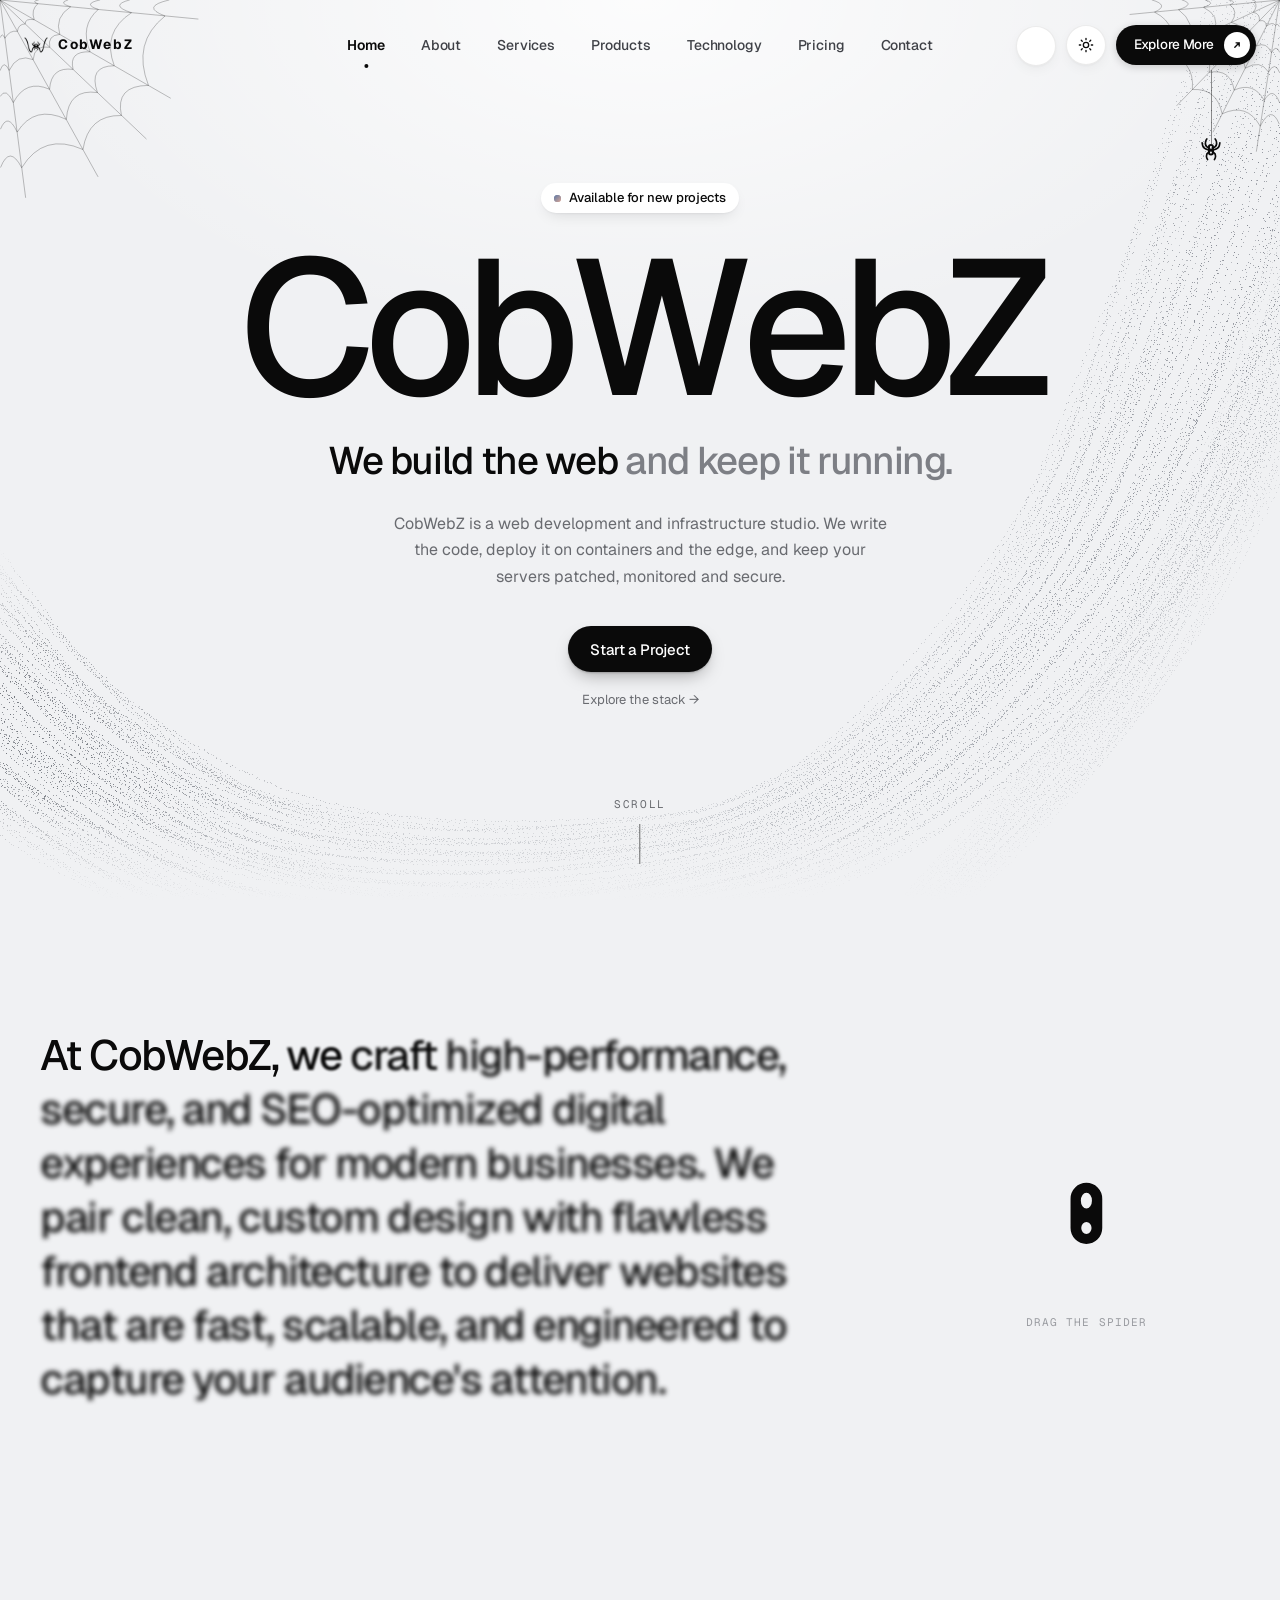
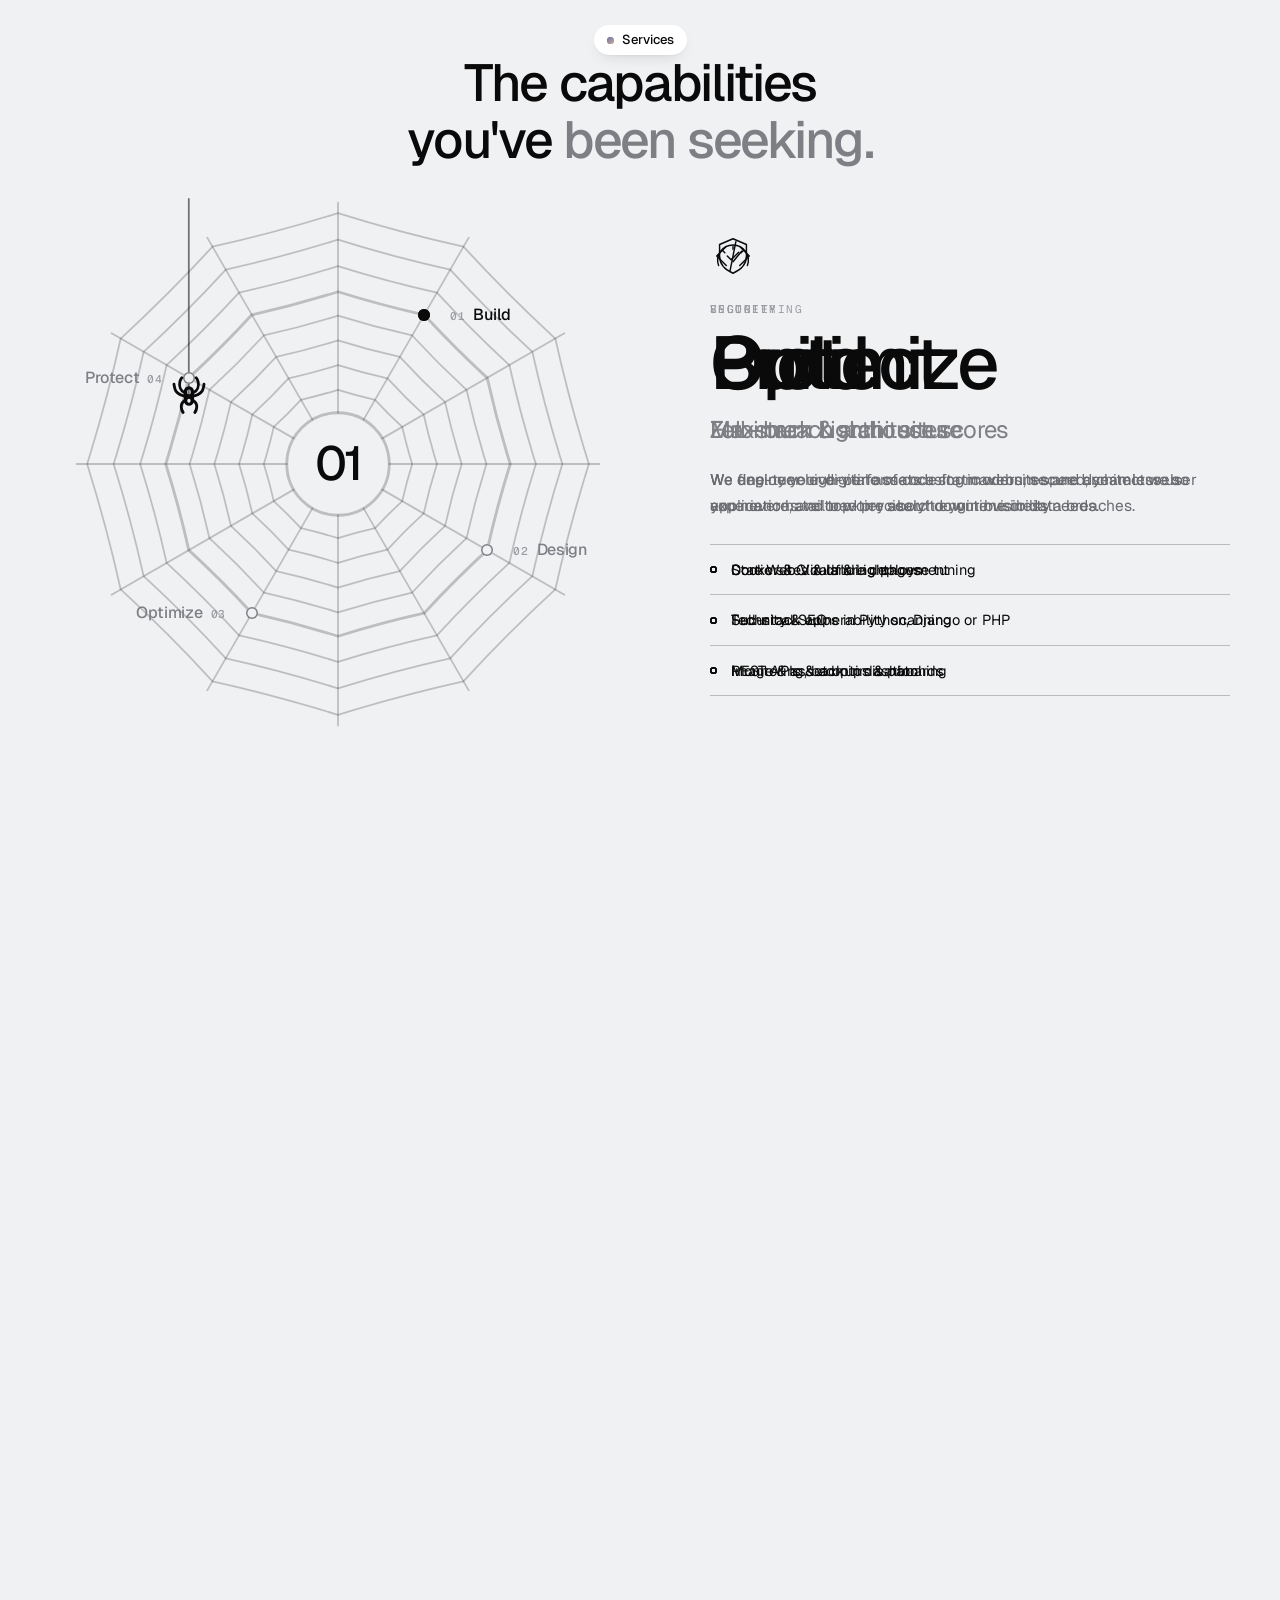
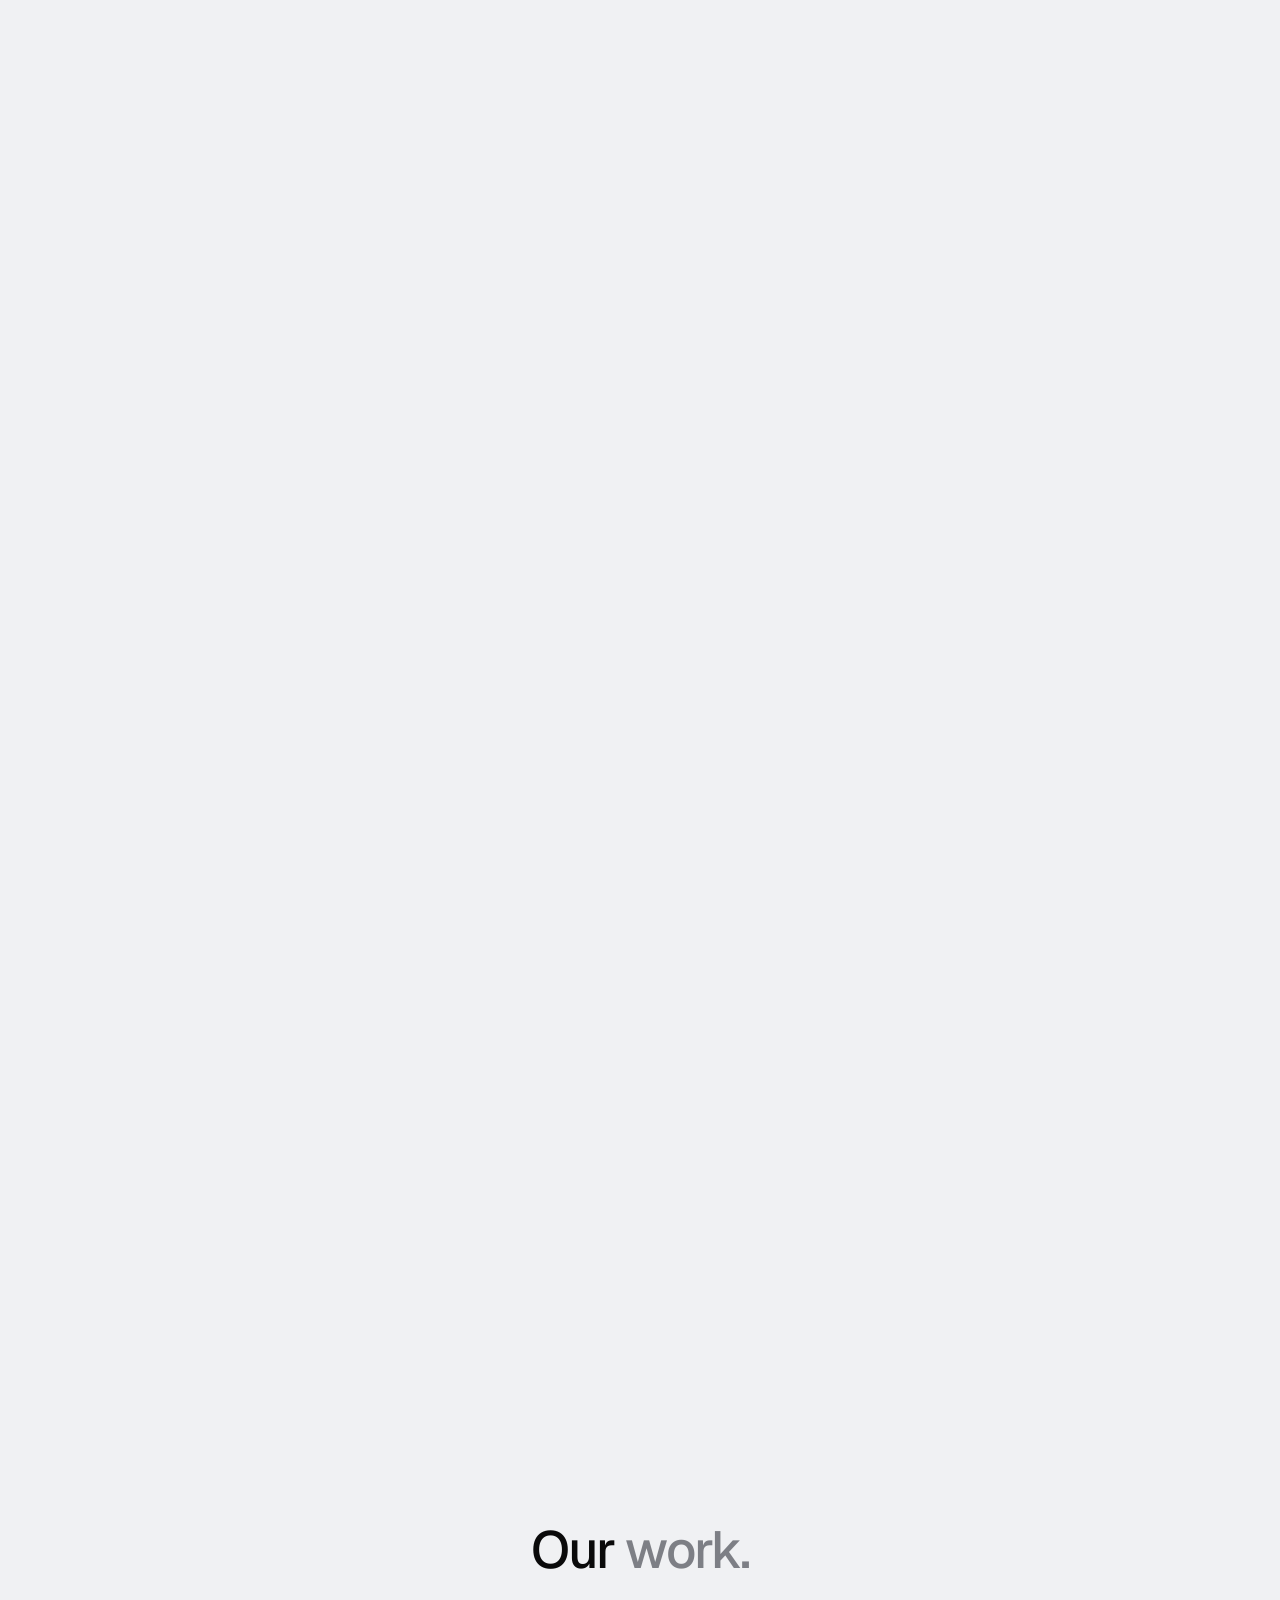
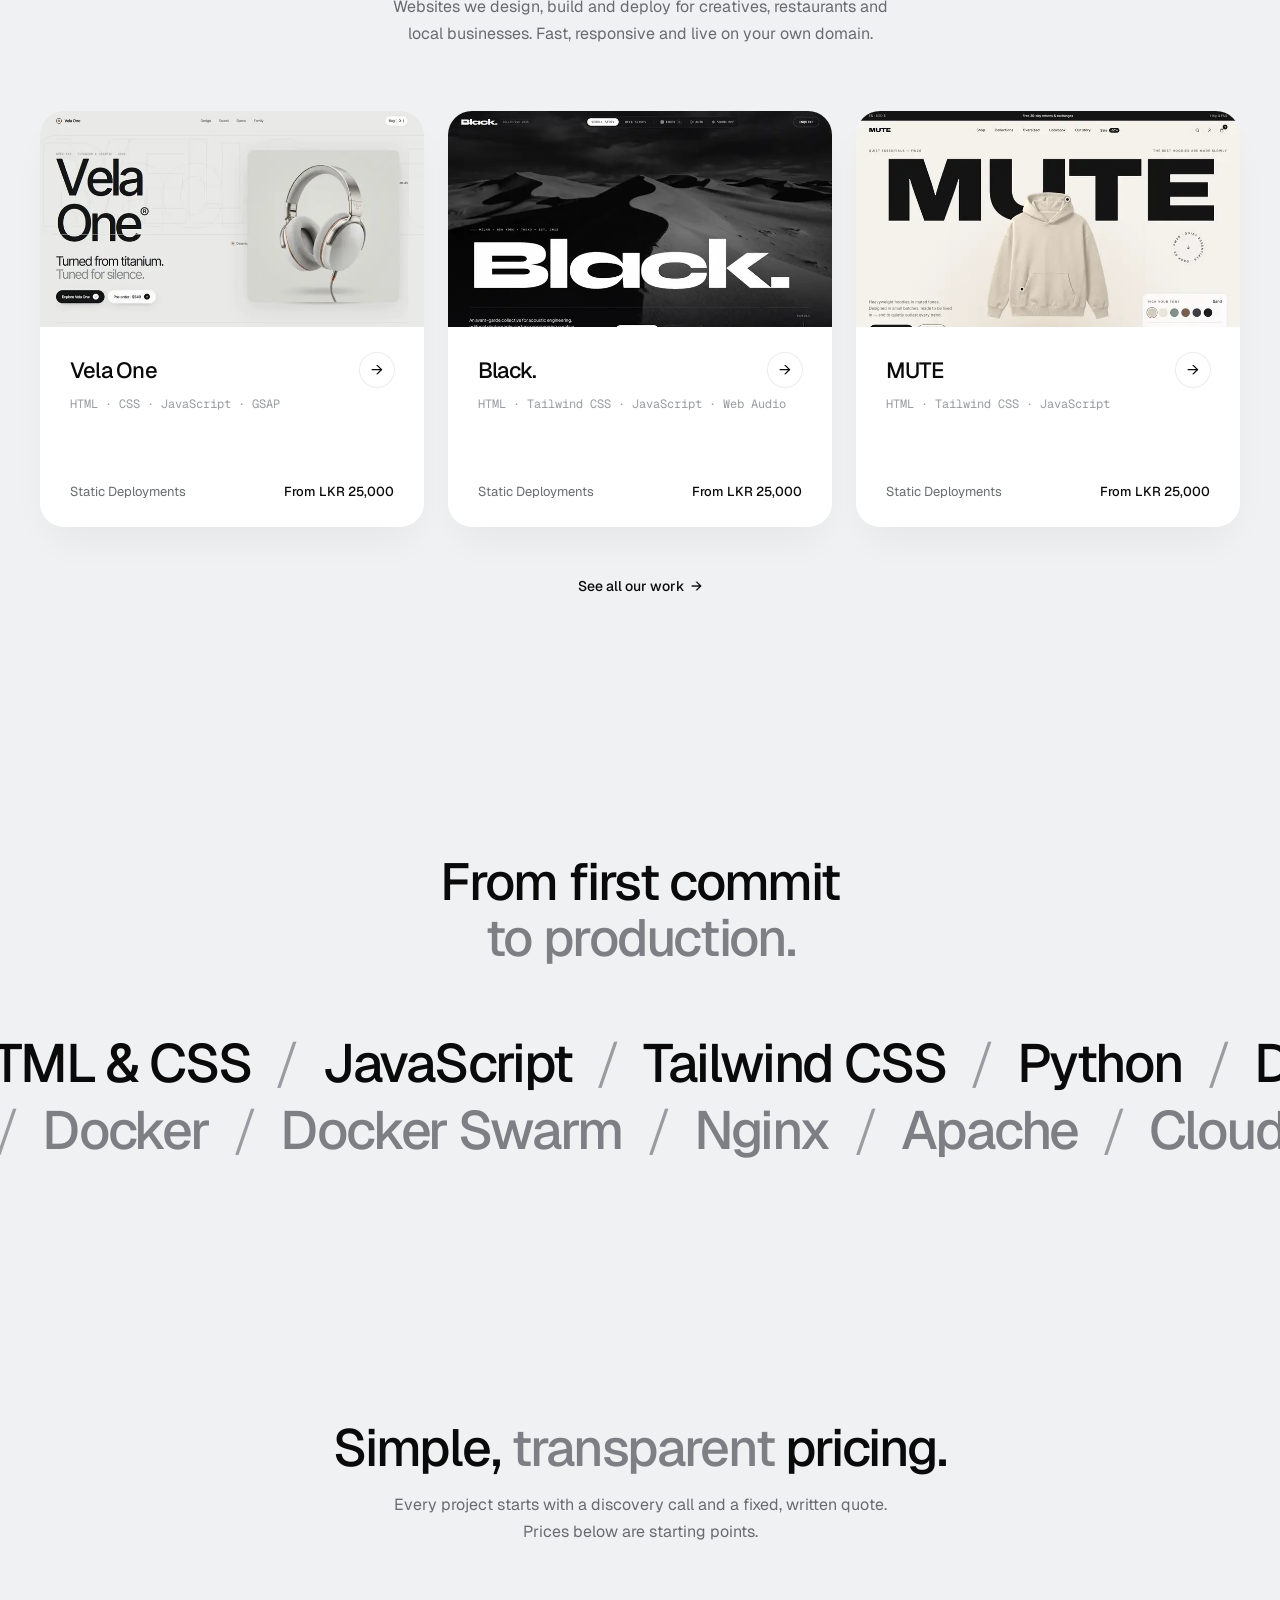
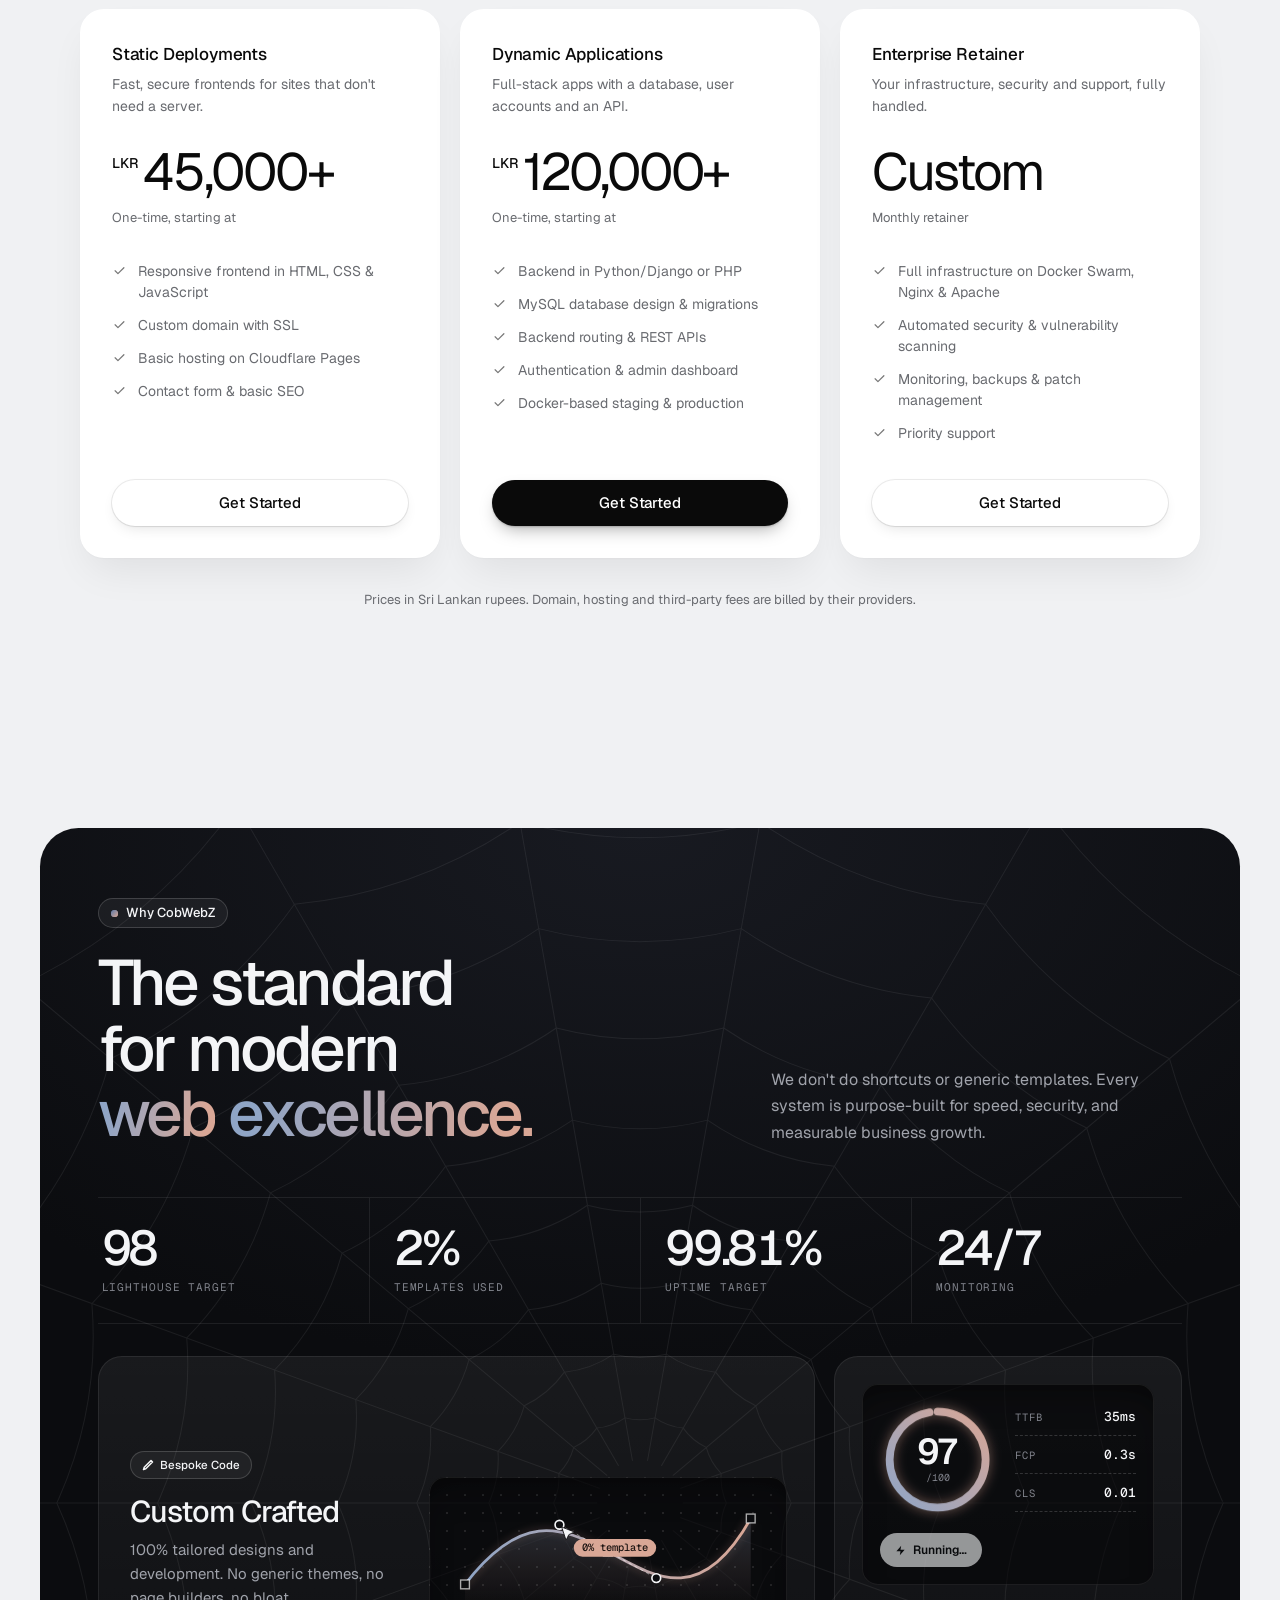
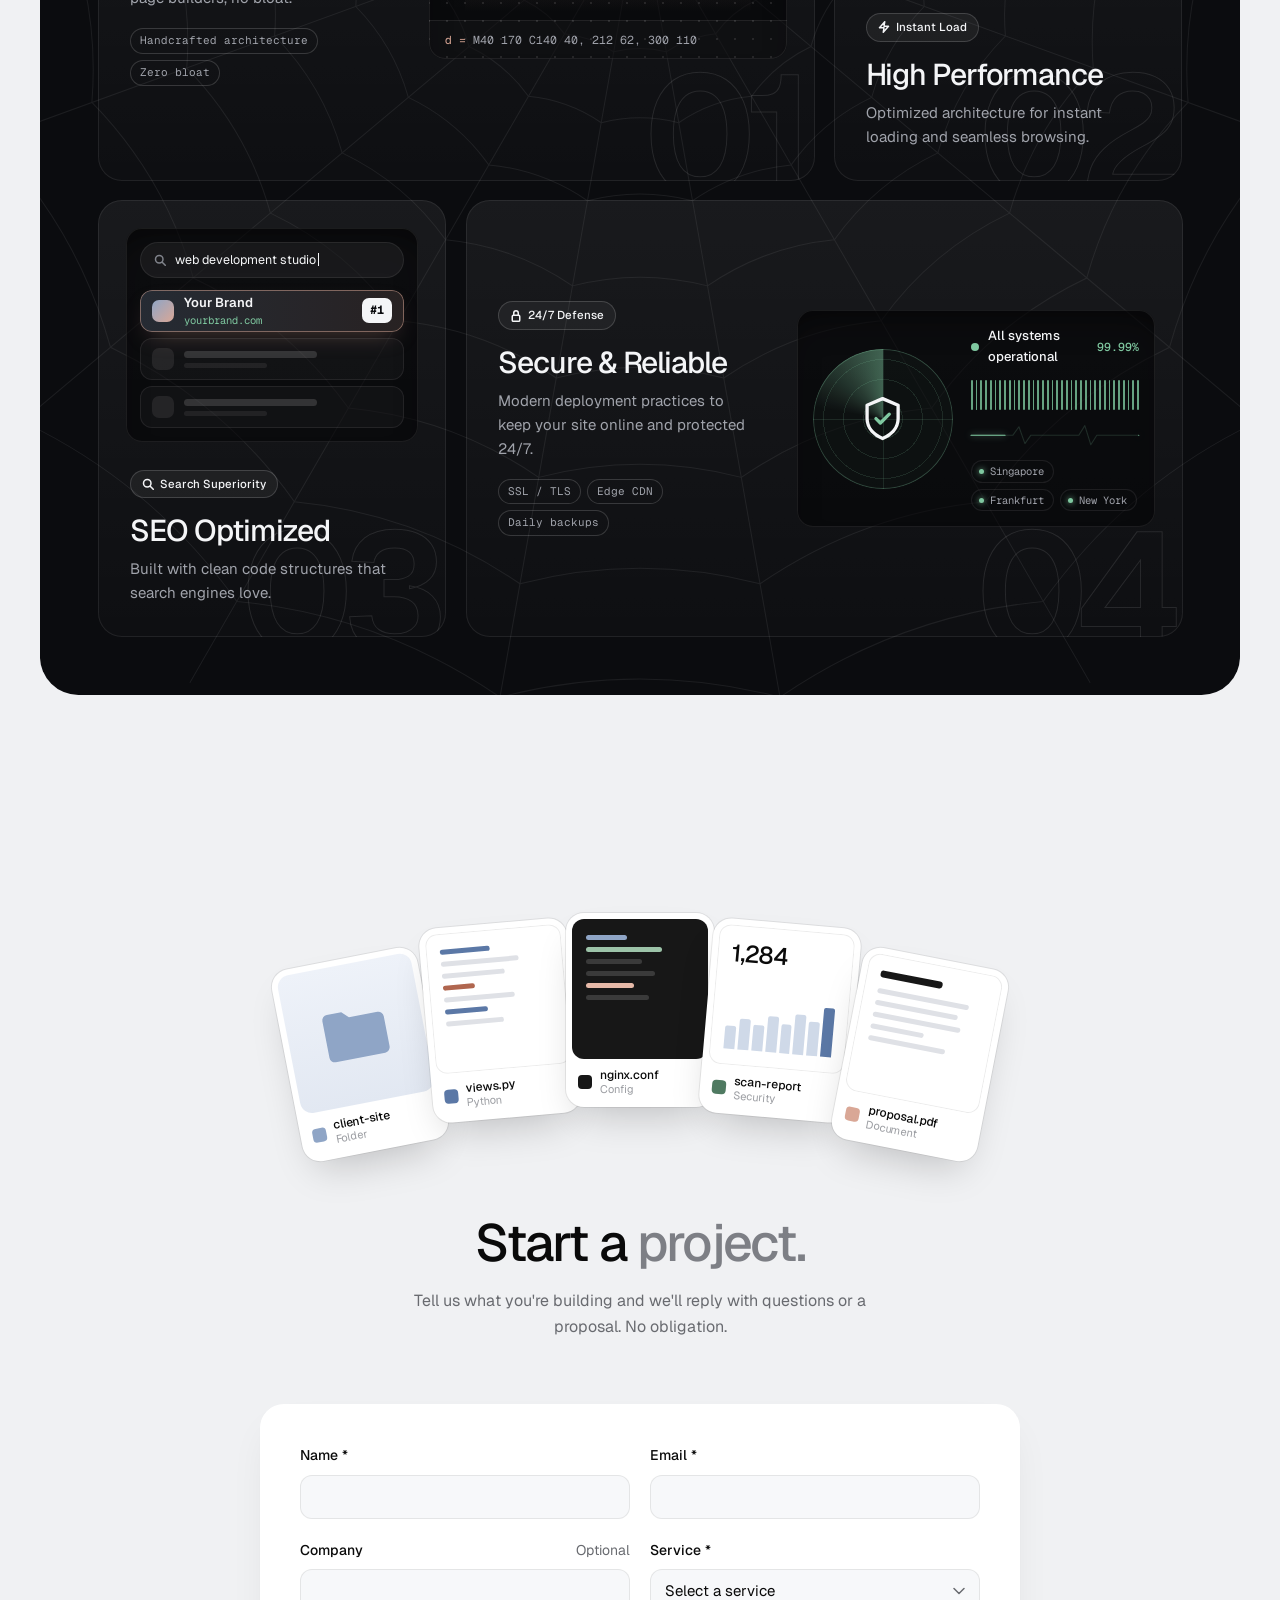
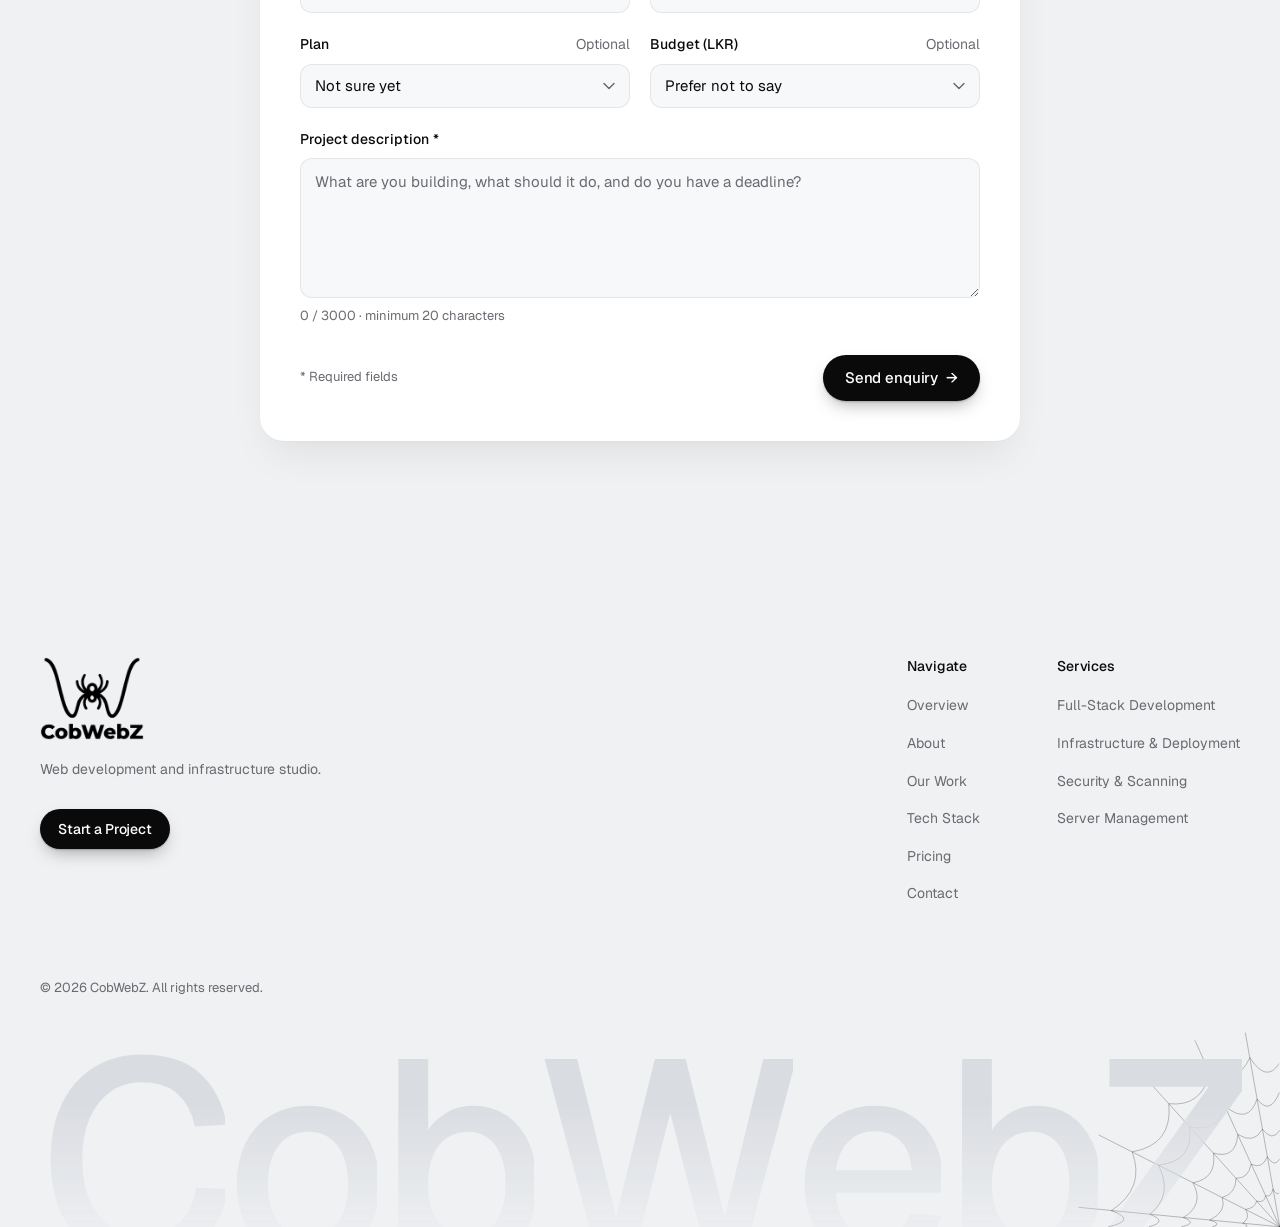
==== commit 15923fa4: "servises" ====
--- a/index.html
+++ b/index.html
@@ -479,221 +479,224 @@
     </section>
 
     <!-- ============ WHY CHOOSE US ============ -->
+    <!-- A dark panel that opens out as it scrolls in. initWhyChooseUs() draws a big web into
+         both [data-why-web] layers: the faint one is always there, the lit one only shows
+         around the pointer. Each card tilts toward the pointer and its edge catches the light. -->
     <section class="section why-us" id="why-us" aria-labelledby="why-us-title">
       <div class="container-cube">
-        <header class="section-head reveal">
-          <p class="badge"><span class="badge__dot" aria-hidden="true"></span>Why CobWebZ</p>
-          <h2 id="why-us-title" class="h-section" data-split-words>The standard for modern <span class="accent">web
-              excellence.</span></h2>
-          <p class="section-lead">We don't do shortcuts or generic templates. Every system is purpose-built for speed,
-            security, and measurable business growth.</p>
-        </header>
-
-        <div class="why-us__grid reveal" data-stagger data-why-grid>
-          <!-- Card 1: Custom Crafted -->
-          <article class="why-card" data-why-card tabindex="0">
-            <div class="why-card__spotlight" aria-hidden="true"></div>
-            <div class="why-card__inner">
-              <div class="why-card__top">
-                <span class="why-card__index">01</span>
-                <span class="why-card__tag">
-                  <svg viewBox="0 0 16 16" width="12" height="12" fill="none" stroke="currentColor" stroke-width="2"
-                    stroke-linecap="round" stroke-linejoin="round" aria-hidden="true">
-                    <path d="M12 2l2 2-9 9-3 1 1-3 9-9z" />
-                  </svg>
-                  Bespoke Code
-                </span>
-              </div>
-
-              <!-- Interactive Visual: Bézier Vector Canvas -->
-              <div class="why-card__stage why-card__stage--craft" data-craft-stage>
-                <div class="craft-wireframe" aria-hidden="true">
-                  <svg class="craft-svg" viewBox="0 0 280 120" preserveAspectRatio="none">
+        <div class="why-us__panel" data-why data-dark data-reveal>
+          <div class="why-us__web" aria-hidden="true"><svg viewBox="-500 -500 1000 1000" data-why-web></svg></div>
+          <div class="why-us__web why-us__web--lit" aria-hidden="true"><svg viewBox="-500 -500 1000 1000"
+              data-why-web></svg></div>
+          <span class="why-us__glow" aria-hidden="true"></span>
+
+          <header class="why-us__head reveal">
+            <div>
+              <p class="why-us__eyebrow"><span class="badge__dot" aria-hidden="true"></span>Why CobWebZ</p>
+              <h2 id="why-us-title" class="why-us__title" data-split-words>The standard for modern <span
+                  class="accent">web excellence.</span></h2>
+            </div>
+            <p class="why-us__lead">We don't do shortcuts or generic templates. Every system is purpose-built for speed,
+              security, and measurable business growth.</p>
+          </header>
+
+          <!-- Numbers count from data-from to their written value when they come into view -->
+          <ul class="why-us__stats reveal" data-why-stats>
+            <li><b data-from="0">100</b><span>Lighthouse target</span></li>
+            <li><b data-from="100" data-suffix="%">0%</b><span>Templates used</span></li>
+            <li><b data-from="90" data-decimals="2" data-suffix="%">99.99%</b><span>Uptime target</span></li>
+            <li><b>24/7</b><span>Monitoring</span></li>
+          </ul>
+
+          <div class="why-us__grid reveal" data-stagger>
+            <!-- 01 Custom Crafted: a pen-tool curve. The pointer pulls the middle handle;
+                 left alone, it moves itself. The path data below the curve updates live. -->
+            <article class="why-card why-card--wide" data-why-card>
+              <span class="why-card__num" aria-hidden="true">01</span>
+              <div class="why-card__inner">
+                <div class="why-card__content">
+                  <span class="why-card__tag">
+                    <svg viewBox="0 0 16 16" width="12" height="12" fill="none" stroke="currentColor" stroke-width="2"
+                      stroke-linecap="round" stroke-linejoin="round" aria-hidden="true">
+                      <path d="M12 2l2 2-9 9-3 1 1-3 9-9z" />
+                    </svg>
+                    Bespoke Code
+                  </span>
+                  <h3 class="why-card__title">Custom Crafted</h3>
+                  <p class="why-card__text">100% tailored designs and development. No generic themes, no page builders,
+                    no bloat.</p>
+                  <ul class="why-card__pills" aria-label="Highlights">
+                    <li>Handcrafted architecture</li>
+                    <li>Zero bloat</li>
+                  </ul>
+                </div>
+
+                <div class="why-card__stage pen" aria-hidden="true" data-why-pen>
+                  <svg class="pen__svg" viewBox="0 0 600 220">
                     <defs>
-                      <linearGradient id="craft-grad" x1="0%" y1="0%" x2="100%" y2="0%">
-                        <stop offset="0%" stop-color="#38bdf8" />
-                        <stop offset="50%" stop-color="#818cf8" />
-                        <stop offset="100%" stop-color="#c084fc" />
+                      <linearGradient id="why-pen-stroke" x1="0" y1="0" x2="1" y2="0">
+                        <stop offset="0" stop-color="#8fa5c6" />
+                        <stop offset="1" stop-color="#d9a796" />
                       </linearGradient>
-                      <linearGradient id="craft-fill" x1="0%" y1="0%" x2="0%" y2="100%">
-                        <stop offset="0%" stop-color="rgba(56, 189, 248, 0.2)" />
-                        <stop offset="100%" stop-color="rgba(192, 132, 252, 0)" />
+                      <linearGradient id="why-pen-fill" x1="0" y1="0" x2="0" y2="1">
+                        <stop offset="0" stop-color="#8fa5c6" stop-opacity="0.22" />
+                        <stop offset="1" stop-color="#d9a796" stop-opacity="0" />
                       </linearGradient>
                     </defs>
-                    <path class="craft-curve-fill" d="M 10 90 Q 70 20 140 60 T 270 30 L 270 120 L 10 120 Z"
-                      fill="url(#craft-fill)" />
-                    <path class="craft-curve" d="M 10 90 Q 70 20 140 60 T 270 30" fill="none" stroke="url(#craft-grad)"
-                      stroke-width="2.5" stroke-linecap="round" />
+                    <path class="pen__fill" d="" />
+                    <path class="pen__curve" pathLength="1" d="" />
+                    <path class="pen__handle" d="" />
+                    <circle class="pen__knob" r="8" data-pen-knob />
+                    <circle class="pen__knob" r="8" data-pen-knob />
+                    <rect class="pen__anchor" x="32" y="162" width="16" height="16" />
+                    <rect class="pen__anchor pen__anchor--on" x="292" y="102" width="16" height="16" />
+                    <rect class="pen__anchor" x="552" y="42" width="16" height="16" />
+                    <g class="pen__cursor" data-pen-cursor>
+                      <path d="M0 0l8 24 5-10 10-5z" />
+                      <rect x="22" y="22" width="150" height="32" rx="16" />
+                      <text x="97" y="43">0% template</text>
+                    </g>
                   </svg>
-                  <div class="craft-node craft-node--1" style="--nx: 10px; --ny: 90px;"><span>P0</span></div>
-                  <div class="craft-node craft-node--2" style="--nx: 70px; --ny: 20px;"><span>P1</span></div>
-                  <div class="craft-node craft-node--3" style="--nx: 140px; --ny: 60px;"><span>P2</span></div>
-                  <div class="craft-node craft-node--4" style="--nx: 270px; --ny: 30px;"><span>P3</span></div>
-                  <div class="craft-cursor" aria-hidden="true">
-                    <svg viewBox="0 0 16 16" width="13" height="13" fill="currentColor">
-                      <path d="M1 1l4 12 2.5-4.5L12 6 1 1z" />
-                    </svg>
-                    <span class="craft-cursor-pill">0% Template</span>
-                  </div>
-                </div>
-                <div class="craft-specs">
-                  <span class="spec-pill">Handcrafted Architecture</span>
-                  <span class="spec-pill">Zero Bloat</span>
+                  <code class="pen__code" data-pen-code>M40 170 C140 40, 220 60, 300 110</code>
                 </div>
               </div>
-
-              <div class="why-card__content">
-                <h3 class="why-card__title">Custom Crafted</h3>
-                <p class="why-card__text">100% tailored designs and development. No generic themes.</p>
+            </article>
+
+            <!-- 02 High Performance: the gauge runs once on view, and again from the button -->
+            <article class="why-card" data-why-card>
+              <span class="why-card__num" aria-hidden="true">02</span>
+              <div class="why-card__inner">
+                <div class="why-card__stage gauge" data-why-gauge>
+                  <div class="gauge__dial" aria-hidden="true">
+                    <svg viewBox="0 0 120 120">
+                      <defs>
+                        <linearGradient id="why-gauge-grad" x1="0" y1="0" x2="1" y2="1">
+                          <stop offset="0" stop-color="#8fa5c6" />
+                          <stop offset="1" stop-color="#d9a796" />
+                        </linearGradient>
+                      </defs>
+                      <circle class="gauge__track" cx="60" cy="60" r="50" pathLength="100" />
+                      <circle class="gauge__ring" cx="60" cy="60" r="50" pathLength="100" data-gauge-ring />
+                    </svg>
+                    <span class="gauge__score"><b data-gauge-score>100</b><small>/100</small></span>
+                  </div>
+                  <dl class="gauge__metrics" aria-hidden="true">
+                    <div><dt>TTFB</dt><dd data-gauge-metric="18" data-bad="640" data-unit="ms">18ms</dd></div>
+                    <div><dt>FCP</dt><dd data-gauge-metric="0.2" data-bad="3.4" data-unit="s" data-decimals="1">0.2s</dd></div>
+                    <div><dt>CLS</dt><dd data-gauge-metric="0" data-bad="0.31" data-decimals="2">0.00</dd></div>
+                  </dl>
+                  <button type="button" class="gauge__btn" data-gauge-run>
+                    <svg viewBox="0 0 16 16" width="11" height="11" fill="currentColor" aria-hidden="true">
+                      <path d="M9 1L2 9h6l-1 6 7-8H8l1-6z" />
+                    </svg>
+                    <span data-gauge-label>Run benchmark</span>
+                  </button>
+                </div>
+                <div class="why-card__content">
+                  <span class="why-card__tag">
+                    <svg viewBox="0 0 16 16" width="12" height="12" fill="none" stroke="currentColor" stroke-width="2"
+                      stroke-linecap="round" stroke-linejoin="round" aria-hidden="true">
+                      <path d="M9 1L2 9h6l-1 6 7-8H8l1-6z" />
+                    </svg>
+                    Instant Load
+                  </span>
+                  <h3 class="why-card__title">High Performance</h3>
+                  <p class="why-card__text">Optimized architecture for instant loading and seamless browsing.</p>
+                </div>
               </div>
-            </div>
-          </article>
-
-          <!-- Card 2: High Performance -->
-          <article class="why-card" data-why-card tabindex="0">
-            <div class="why-card__spotlight" aria-hidden="true"></div>
-            <div class="why-card__inner">
-              <div class="why-card__top">
-                <span class="why-card__index">02</span>
-                <span class="why-card__tag">
-                  <svg viewBox="0 0 16 16" width="12" height="12" fill="none" stroke="currentColor" stroke-width="2"
-                    stroke-linecap="round" stroke-linejoin="round" aria-hidden="true">
-                    <path d="M9 1L2 9h6l-1 6 7-8H8l1-6z" />
-                  </svg>
-                  Instant Load
-                </span>
+            </article>
+
+            <!-- 03 SEO Optimized: your result climbs from third to first (replays on hover) -->
+            <article class="why-card" data-why-card>
+              <span class="why-card__num" aria-hidden="true">03</span>
+              <div class="why-card__inner">
+                <div class="why-card__stage serp" aria-hidden="true" data-why-serp>
+                  <div class="serp__search">
+                    <svg viewBox="0 0 16 16" width="12" height="12" fill="none" stroke="currentColor" stroke-width="2"
+                      stroke-linecap="round">
+                      <circle cx="7" cy="7" r="5" />
+                      <path d="M11 11l4 4" />
+                    </svg>
+                    <span class="serp__query">web development studio</span>
+                  </div>
+                  <ol class="serp__list">
+                    <li class="serp__row serp__row--a"><i></i><span><b></b><em></em></span></li>
+                    <li class="serp__row serp__row--b"><i></i><span><b></b><em></em></span></li>
+                    <li class="serp__row serp__row--you">
+                      <i></i>
+                      <span><b>Your Brand</b><em>yourbrand.com</em></span>
+                      <strong class="serp__rank">#1</strong>
+                    </li>
+                  </ol>
+                </div>
+                <div class="why-card__content">
+                  <span class="why-card__tag">
+                    <svg viewBox="0 0 16 16" width="12" height="12" fill="none" stroke="currentColor" stroke-width="2"
+                      stroke-linecap="round" stroke-linejoin="round" aria-hidden="true">
+                      <circle cx="7" cy="7" r="5" />
+                      <path d="M11 11l4 4" />
+                    </svg>
+                    Search Superiority
+                  </span>
+                  <h3 class="why-card__title">SEO Optimized</h3>
+                  <p class="why-card__text">Built with clean code structures that search engines love.</p>
+                </div>
               </div>
-
-              <!-- Interactive Visual: Supersonic Benchmark Telemetry -->
-              <div class="why-card__stage why-card__stage--speed" data-speed-stage>
-                <div class="speed-telemetry" aria-hidden="true">
-                  <div class="speed-readout">
-                    <div class="speed-dial">
-                      <span class="speed-val" data-speed-val>99</span>
-                      <span class="speed-unit">/100</span>
-                    </div>
-                    <div class="speed-metrics">
-                      <div class="metric-row">
-                        <span class="m-label">TTFB</span>
-                        <span class="m-val" data-ttfb-val>18ms</span>
-                      </div>
-                      <div class="metric-row">
-                        <span class="m-label">FCP</span>
-                        <span class="m-val">0.2s</span>
-                      </div>
-                      <div class="metric-row">
-                        <span class="m-label">CLS</span>
-                        <span class="m-val">0.00</span>
-                      </div>
-                    </div>
+            </article>
+
+            <!-- 04 Secure & Reliable: a radar sweep and a status page (bars built by script.js) -->
+            <article class="why-card why-card--wide" data-why-card>
+              <span class="why-card__num" aria-hidden="true">04</span>
+              <div class="why-card__inner">
+                <div class="why-card__content">
+                  <span class="why-card__tag">
+                    <svg viewBox="0 0 16 16" width="12" height="12" fill="none" stroke="currentColor" stroke-width="2"
+                      stroke-linecap="round" stroke-linejoin="round" aria-hidden="true">
+                      <rect x="3" y="7" width="10" height="8" rx="1.5" />
+                      <path d="M5 7V4a3 3 0 0 1 6 0v3" />
+                    </svg>
+                    24/7 Defense
+                  </span>
+                  <h3 class="why-card__title">Secure &amp; Reliable</h3>
+                  <p class="why-card__text">Modern deployment practices to keep your site online and protected 24/7.</p>
+                  <ul class="why-card__pills" aria-label="Highlights">
+                    <li>SSL / TLS</li>
+                    <li>Edge CDN</li>
+                    <li>Daily backups</li>
+                  </ul>
+                </div>
+
+                <div class="why-card__stage status" aria-hidden="true">
+                  <div class="status__radar">
+                    <span class="status__sweep"></span>
+                    <svg viewBox="0 0 48 48" class="status__shield">
+                      <path d="M24 6 38 12v12c0 9-7 15-14 18-7-3-14-9-14-18V12Z" />
+                      <path d="m18 24 4 4 8-8" />
+                    </svg>
+                    <i class="status__blip" style="--x: 22%; --y: 30%; --d: 0.4s"></i>
+                    <i class="status__blip" style="--x: 74%; --y: 62%; --d: 1.6s"></i>
+                    <i class="status__blip" style="--x: 38%; --y: 78%; --d: 2.5s"></i>
                   </div>
-                  <div class="speed-bar">
-                    <div class="speed-bar__fill"></div>
-                    <span class="speed-bar__glow"></span>
-                  </div>
-                </div>
-                <button type="button" class="speed-test-btn" data-speed-trigger>
-                  <span class="speed-test-icon">⚡</span>
-                  <span class="speed-test-label">Run Live Benchmark</span>
-                </button>
-              </div>
-
-              <div class="why-card__content">
-                <h3 class="why-card__title">High Performance</h3>
-                <p class="why-card__text">Optimized architecture for instant loading and seamless browsing.</p>
-              </div>
-            </div>
-          </article>
-
-          <!-- Card 3: SEO Optimized -->
-          <article class="why-card" data-why-card tabindex="0">
-            <div class="why-card__spotlight" aria-hidden="true"></div>
-            <div class="why-card__inner">
-              <div class="why-card__top">
-                <span class="why-card__index">03</span>
-                <span class="why-card__tag">
-                  <svg viewBox="0 0 16 16" width="12" height="12" fill="none" stroke="currentColor" stroke-width="2"
-                    stroke-linecap="round" stroke-linejoin="round" aria-hidden="true">
-                    <circle cx="7" cy="7" r="5" />
-                    <path d="M11 11l4 4" />
-                  </svg>
-                  Search Superiority
-                </span>
-              </div>
-
-              <!-- Interactive Visual: SERP & Semantic Crawl Simulator -->
-              <div class="why-card__stage why-card__stage--seo">
-                <div class="seo-serp" aria-hidden="true">
-                  <div class="serp-head">
-                    <span class="serp-badge">#1 Google Rank</span>
-                    <span class="serp-stars">★★★★★ 5.0</span>
-                  </div>
-                  <div class="serp-url">https://cobwebz.agency › showcase</div>
-                  <div class="serp-title">Your Brand — Fastest Modern Experience</div>
-                  <div class="seo-tags">
-                    <span class="seo-chip"><i class="c-dot"></i> JSON-LD Schema</span>
-                    <span class="seo-chip"><i class="c-dot"></i> Semantic HTML5</span>
-                    <span class="seo-chip"><i class="c-dot"></i> OpenGraph v2</span>
+                  <div class="status__board">
+                    <p class="status__head"><span class="status__dot"></span>All systems operational
+                      <span class="status__pct">99.99%</span></p>
+                    <div class="status__bars" data-why-bars></div>
+                    <svg viewBox="0 0 280 44" class="status__ecg">
+                      <path class="status__ecg-track" pathLength="100"
+                        d="M0 22H70L80 8 90 36 100 22H180L190 6 200 38 210 22H280" />
+                      <path class="status__ecg-pulse" pathLength="100"
+                        d="M0 22H70L80 8 90 36 100 22H180L190 6 200 38 210 22H280" />
+                    </svg>
+                    <ul class="status__regions">
+                      <li>Singapore</li>
+                      <li>Frankfurt</li>
+                      <li>New York</li>
+                    </ul>
                   </div>
                 </div>
               </div>
-
-              <div class="why-card__content">
-                <h3 class="why-card__title">SEO Optimized</h3>
-                <p class="why-card__text">Built with clean code structures that search engines love.</p>
-              </div>
-            </div>
-          </article>
-
-          <!-- Card 4: Secure & Reliable -->
-          <article class="why-card" data-why-card tabindex="0">
-            <div class="why-card__spotlight" aria-hidden="true"></div>
-            <div class="why-card__inner">
-              <div class="why-card__top">
-                <span class="why-card__index">04</span>
-                <span class="why-card__tag">
-                  <svg viewBox="0 0 16 16" width="12" height="12" fill="none" stroke="currentColor" stroke-width="2"
-                    stroke-linecap="round" stroke-linejoin="round" aria-hidden="true">
-                    <rect x="3" y="7" width="10" height="8" rx="1.5" />
-                    <path d="M5 7V4a3 3 0 0 1 6 0v3" />
-                  </svg>
-                  24/7 Defense
-                </span>
-              </div>
-
-              <!-- Interactive Visual: 24/7 Heartbeat Pulse Radar -->
-              <div class="why-card__stage why-card__stage--secure">
-                <div class="uptime-monitor" aria-hidden="true">
-                  <div class="uptime-head">
-                    <div class="uptime-pulse">
-                      <span class="uptime-dot"></span>
-                      <span class="uptime-ring"></span>
-                      <span class="uptime-text">99.99% Guaranteed</span>
-                    </div>
-                    <span class="uptime-badge">SSL · Edge CDN</span>
-                  </div>
-                  <div class="uptime-ecg">
-                    <svg viewBox="0 0 280 44" class="ecg-svg" preserveAspectRatio="none">
-                      <path class="ecg-track"
-                        d="M 0 22 L 70 22 L 80 8 L 90 36 L 100 22 L 180 22 L 190 6 L 200 38 L 210 22 L 280 22" />
-                      <path class="ecg-pulse"
-                        d="M 0 22 L 70 22 L 80 8 L 90 36 L 100 22 L 180 22 L 190 6 L 200 38 L 210 22 L 280 22" />
-                    </svg>
-                  </div>
-                  <div class="uptime-nodes">
-                    <span class="node-pill"><span class="node-status"></span> Singapore</span>
-                    <span class="node-pill"><span class="node-status"></span> Frankfurt</span>
-                    <span class="node-pill"><span class="node-status"></span> New York</span>
-                  </div>
-                </div>
-              </div>
-
-              <div class="why-card__content">
-                <h3 class="why-card__title">Secure &amp; Reliable</h3>
-                <p class="why-card__text">Modern deployment practices to keep your site online and protected 24/7.</p>
-              </div>
-            </div>
-          </article>
+            </article>
+          </div>
         </div>
       </div>
     </section>
--- a/style.css
+++ b/style.css
@@ -181,6 +181,17 @@
     transition: opacity 0.2s var(--ease-out);
   }
   .site-header__brand:hover { opacity: 0.85; }
+  /* Over a dark section (script.js sets is-on-dark) the brand sits on a pill like the buttons */
+  .site-header__brand {
+    margin: -7px -14px;
+    padding: 7px 14px;
+    border-radius: var(--radius-pill);
+    transition: opacity 0.2s var(--ease-out), background-color 0.3s var(--ease-out), box-shadow 0.3s var(--ease-out);
+  }
+  .site-header.is-on-dark .site-header__brand {
+    background-color: var(--color-surface);
+    box-shadow: var(--shadow-pill);
+  }
   .site-header__brand-logo {
     width: 24px;
     height: 24px;
@@ -902,7 +913,7 @@
   .services {
     position: relative;
     overflow-x: clip;
-    padding-block: clamp(80px, 9vw, 130px);
+    padding-block: clamp(48px, 6vw, 96px) clamp(80px, 9vw, 130px);
   }
   .services__head {
     max-width: 680px;
@@ -1100,10 +1111,11 @@
     flex-direction: column;
     justify-content: center;
     min-height: 100svh;
-    padding-block: calc(var(--header-h) + 8px) 24px;
-  }
-  .services.is-pinned .services__head { margin-bottom: clamp(20px, 4vh, 48px); }
-  .services.is-pinned .services__web { width: min(100%, 560px, 100svh - 330px); }
+    /* The extra room underneath lifts the content a little above the true centre */
+    padding-block: calc(var(--header-h) + 4px) clamp(56px, 10vh, 112px);
+  }
+  .services.is-pinned .services__head { margin-bottom: clamp(16px, 3.5vh, 40px); }
+  .services.is-pinned .services__web { width: min(100%, 560px, 100svh - 370px); }
 
   .js .services:not(.is-pinned) .services__web {
     position: sticky;
@@ -1917,521 +1929,750 @@
     text-align: center;
   }
 
-  /* ---------- Why Choose Us ---------- */
-  .why-us {
+  /* ---------- Why Choose Us: a dark panel with a web the pointer lights up ---------- */
+  /* The panel keeps its own night palette (--w-*) in both themes. initWhyChooseUs() draws
+     the web into both .why-us__web layers: faint everywhere, bright only in a circle round
+     the pointer (--mx / --my). Each card tilts toward the pointer (--rx / --ry) and its edge
+     lights up nearest it (--mouse-x / --mouse-y). */
+  .why-us { padding-block: clamp(56px, 7vw, 112px); }
+  .why-us__panel {
+    --w-bg: #0b0c0f;
+    --w-fg: #f4f5f7;
+    --w-body: #a0a3ab;
+    --w-muted: #80838b;
+    --w-line: rgba(255, 255, 255, 0.08);
+    --w-line-strong: rgba(255, 255, 255, 0.16);
+    --w-good: #7fc8a0;
+    --w-radius: clamp(26px, 3vw, 40px);
     position: relative;
-    overflow-x: clip;
-    padding-block: clamp(80px, 9vw, 130px);
-  }
+    isolation: isolate;
+    overflow: hidden;
+    padding: clamp(32px, 5.5vw, 76px) clamp(16px, 4.5vw, 64px) clamp(16px, 4.5vw, 64px);
+    border-radius: var(--w-radius);
+    background: radial-gradient(120% 60% at 50% 0%, #181a21 0%, var(--w-bg) 62%);
+    color: var(--w-body);
+  }
+  [data-theme="dark"] .why-us__panel {
+    --w-bg: #0f1115;
+    box-shadow: inset 0 0 0 1px var(--w-line);
+  }
+  .why-us__panel :focus-visible { outline-color: var(--w-fg); }
+  .why-us__panel h2,
+  .why-us__panel h3 { color: var(--w-fg); }
+
+  /* The panel opens out to full width as it scrolls in (where scroll-driven animations exist) */
+  @supports (animation-timeline: view()) {
+    @media (prefers-reduced-motion: no-preference) {
+      .why-us__panel {
+        animation: why-open linear both;
+        animation-timeline: view();
+        animation-range: entry 0% entry 90%;
+      }
+    }
+  }
+  @keyframes why-open {
+    from { clip-path: inset(0 8% round 72px); }
+    to { clip-path: inset(0 0 round var(--w-radius)); }
+  }
+
+  /* The web, centred on the panel and spun in once it's on screen */
+  .why-us__web {
+    position: absolute;
+    inset: 0;
+    z-index: -2;
+    color: var(--w-fg);
+    opacity: 0.07;
+    pointer-events: none;
+  }
+  .why-us__web svg {
+    position: absolute;
+    top: 46%;
+    left: 50%;
+    width: max(150%, 1300px);
+    height: auto;
+    translate: -50% -50%;
+    overflow: visible;
+  }
+  .why-us__web path {
+    fill: none;
+    stroke: currentColor;
+    stroke-width: var(--sw, 1); /* script.js keeps this at about a pixel */
+    stroke-linecap: round;
+  }
+  .why-us__web--lit {
+    opacity: 0;
+    -webkit-mask-image: radial-gradient(300px circle at var(--mx, -999px) var(--my, -999px), #000, transparent);
+    mask-image: radial-gradient(300px circle at var(--mx, -999px) var(--my, -999px), #000, transparent);
+    transition: opacity 0.5s var(--ease-out);
+  }
+  .why-us__panel.is-lit .why-us__web--lit { opacity: 0.6; }
+  .js .why-us__web path {
+    stroke-dasharray: 1 2;
+    stroke-dashoffset: 1.02;
+    transition: stroke-dashoffset 1.8s var(--ease-out) calc(var(--i, 0) * 90ms);
+  }
+  .js .why-us__panel.is-visible .why-us__web path { stroke-dashoffset: 0; }
+  @media (hover: none) {
+    .why-us__web { opacity: 0.11; }
+  }
+
+  /* A soft coloured light that trails the pointer behind the cards */
+  .why-us__glow {
+    position: absolute;
+    top: 0;
+    left: 0;
+    z-index: -1;
+    width: 560px;
+    aspect-ratio: 1;
+    border-radius: 50%;
+    background: radial-gradient(closest-side, rgba(143, 165, 198, 0.2), rgba(217, 167, 150, 0.08) 55%, transparent);
+    translate: calc(var(--mx, -999px) - 50%) calc(var(--my, -999px) - 50%);
+    opacity: 0;
+    pointer-events: none;
+    transition: opacity 0.6s var(--ease-out);
+  }
+  .why-us__panel.is-lit .why-us__glow { opacity: 1; }
+
+  /* Heading */
+  .why-us__head {
+    display: grid;
+    align-items: end;
+    gap: 20px 56px;
+    margin-bottom: clamp(32px, 4vw, 52px);
+  }
+  @media (min-width: 900px) {
+    .why-us__head { grid-template-columns: minmax(0, 1.5fr) minmax(0, 1fr); }
+  }
+  .why-us__eyebrow {
+    display: inline-flex;
+    align-items: center;
+    gap: 8px;
+    height: 30px;
+    margin-bottom: 22px;
+    padding: 0 13px;
+    border-radius: var(--radius-pill);
+    background: rgba(255, 255, 255, 0.05);
+    box-shadow: inset 0 0 0 1px var(--w-line-strong);
+    font-size: 13px;
+    font-weight: 500;
+    color: var(--w-fg);
+  }
+  .why-us__title {
+    font-size: clamp(36px, 5vw, 64px);
+    line-height: 1.02;
+    letter-spacing: -0.045em;
+  }
+  .why-us__title .accent .word {
+    background: linear-gradient(100deg, var(--color-dusty-blue) 10%, var(--color-rose-gold) 90%);
+    -webkit-background-clip: text;
+    background-clip: text;
+    color: transparent;
+  }
+  .why-us__lead {
+    max-width: 30em;
+    font-size: 16px;
+    line-height: 1.65;
+    text-wrap: pretty;
+  }
+
+  /* Stats: a row of numbers between hairlines, counted up by script.js */
+  .why-us__stats {
+    display: grid;
+    grid-template-columns: repeat(2, minmax(0, 1fr));
+    margin-bottom: clamp(20px, 3vw, 32px);
+    border-block: 1px solid var(--w-line);
+  }
+  .why-us__stats li {
+    display: flex;
+    flex-direction: column;
+    gap: 6px;
+    padding: clamp(18px, 2.4vw, 26px) 12px clamp(18px, 2.4vw, 26px) clamp(14px, 2vw, 24px);
+  }
+  .why-us__stats li:nth-child(even) { border-left: 1px solid var(--w-line); }
+  .why-us__stats li:nth-child(n + 3) { border-top: 1px solid var(--w-line); }
+  @media (min-width: 760px) {
+    .why-us__stats { grid-template-columns: repeat(4, minmax(0, 1fr)); }
+    .why-us__stats li + li { border-left: 1px solid var(--w-line); }
+    .why-us__stats li:nth-child(n + 3) { border-top: 0; }
+    .why-us__stats li:first-child { padding-left: 4px; }
+  }
+  .why-us__stats b {
+    font-size: clamp(32px, 3.8vw, 50px);
+    font-weight: 500;
+    line-height: 1;
+    letter-spacing: -0.045em;
+    font-variant-numeric: tabular-nums;
+    color: var(--w-fg);
+  }
+  .why-us__stats span {
+    font-family: var(--font-mono);
+    font-size: 11px;
+    letter-spacing: 0.08em;
+    text-transform: uppercase;
+    color: var(--w-muted);
+  }
+
+  /* Bento grid: two wide cards, two narrow, interlocking */
   .why-us__grid {
     display: grid;
-    grid-template-columns: repeat(2, minmax(0, 1fr));
-    gap: clamp(20px, 2.5vw, 28px);
-    margin-top: clamp(36px, 4.5vw, 56px);
-  }
-  @media (max-width: 860px) {
-    .why-us__grid {
-      grid-template-columns: 1fr;
-    }
-  }
+    gap: clamp(12px, 1.6vw, 20px);
+  }
+  @media (min-width: 640px) {
+    .why-us__grid { grid-template-columns: repeat(2, minmax(0, 1fr)); }
+    .why-card--wide { grid-column: span 2; }
+  }
+  @media (min-width: 1000px) {
+    .why-us__grid { grid-template-columns: repeat(3, minmax(0, 1fr)); }
+  }
+  /* The cards rise in one after another instead of the grid fading as a whole */
+  .js .why-us__grid.reveal { opacity: 1; transform: none; }
+  .js .why-us__grid:not(.is-visible) .why-card { opacity: 0; translate: 0 56px; scale: 0.94; }
 
   .why-card {
+    --rd: calc(var(--i, 0) * 120ms);
     position: relative;
-    border-radius: var(--radius-card);
-    background: var(--color-surface);
-    border: 1px solid var(--color-line);
-    box-shadow: var(--shadow-soft);
+    isolation: isolate;
     overflow: hidden;
-    transition: transform 0.4s var(--ease-out),
-                box-shadow 0.4s var(--ease-out),
-                border-color 0.4s var(--ease-out);
-    user-select: none;
-  }
-  .why-card:hover {
-    transform: translateY(-5px);
-    box-shadow: var(--shadow-soft-hover);
-    border-color: var(--color-line-strong);
-  }
-
-  /* Interactive Spotlight on Card */
+    border-radius: 24px;
+    background: linear-gradient(180deg, rgba(255, 255, 255, 0.06), rgba(255, 255, 255, 0.015));
+    box-shadow: inset 0 0 0 1px var(--w-line);
+    transform: perspective(1100px) rotateX(var(--rx, 0deg)) rotateY(var(--ry, 0deg));
+    transition: opacity 0.9s var(--ease-out) var(--rd), translate 1.1s var(--ease-out) var(--rd),
+      scale 1.1s var(--ease-out) var(--rd), transform 0.5s var(--ease-out), background-color 0.4s var(--ease-out);
+  }
+  .why-card:hover { background-color: rgba(255, 255, 255, 0.02); }
+  /* Its edge, lit where the pointer is nearest (cards near the pointer catch some too) */
   .why-card::before {
     content: '';
     position: absolute;
-    inset: -1px;
+    inset: 0;
+    z-index: 2;
+    padding: 1px;
     border-radius: inherit;
-    padding: 1.5px;
-    background: radial-gradient(380px circle at var(--mouse-x, -999px) var(--mouse-y, -999px), rgba(99, 102, 241, 0.45), transparent 60%);
-    -webkit-mask: linear-gradient(#fff 0 0) content-box, linear-gradient(#fff 0 0);
+    background: radial-gradient(300px circle at var(--mouse-x, -999px) var(--mouse-y, -999px),
+      rgba(255, 255, 255, 0.75), rgba(217, 167, 150, 0.4) 35%, transparent 70%);
+    -webkit-mask: linear-gradient(#000 0 0) content-box, linear-gradient(#000 0 0);
     -webkit-mask-composite: xor;
     mask-composite: exclude;
+    opacity: 0;
     pointer-events: none;
+    transition: opacity 0.4s var(--ease-out);
+  }
+  /* and a soft light on its face */
+  .why-card::after {
+    content: '';
+    position: absolute;
+    inset: 0;
+    z-index: -1;
+    background: radial-gradient(420px circle at var(--mouse-x, -999px) var(--mouse-y, -999px),
+      rgba(255, 255, 255, 0.06), transparent 65%);
     opacity: 0;
-    transition: opacity 0.35s var(--ease-out);
-    z-index: 3;
-  }
-  .why-card:hover::before {
-    opacity: 1;
-  }
-  .why-card__spotlight {
+    pointer-events: none;
+    transition: opacity 0.4s var(--ease-out);
+  }
+  .why-us__panel.is-lit .why-card::before,
+  .why-card:hover::after { opacity: 1; }
+
+  /* The big outlined number in the corner fills with colour on hover */
+  .why-card__num {
+    position: absolute;
+    right: 0.06em;
+    bottom: -0.22em;
+    z-index: -1;
+    font-size: clamp(120px, 13vw, 190px);
+    font-weight: 600;
+    line-height: 1;
+    letter-spacing: -0.07em;
+    color: transparent;
+    -webkit-text-stroke: 1px rgba(255, 255, 255, 0.1);
+    pointer-events: none;
+    user-select: none;
+    transition: color 0.6s var(--ease-out), -webkit-text-stroke-color 0.6s var(--ease-out), translate 0.8s var(--ease-out);
+  }
+  .why-card:hover .why-card__num {
+    color: rgba(217, 167, 150, 0.06);
+    -webkit-text-stroke-color: rgba(217, 167, 150, 0.45);
+    translate: 0 -8px;
+  }
+
+  .why-card__inner {
+    display: flex;
+    flex-direction: column;
+    gap: 24px;
+    height: 100%;
+    padding: clamp(16px, 2.4vw, 28px);
+  }
+  @media (min-width: 640px) {
+    .why-card--wide .why-card__inner {
+      display: grid;
+      grid-template-columns: minmax(0, 0.85fr) minmax(0, 1.15fr);
+      align-items: center;
+      gap: clamp(20px, 3vw, 44px);
+    }
+  }
+  .why-card__content {
+    display: flex;
+    flex-direction: column;
+    align-items: flex-start;
+    gap: 10px;
+    padding: 4px;
+  }
+  .why-card:not(.why-card--wide) .why-card__content { margin-top: auto; }
+  .why-card__tag {
+    display: inline-flex;
+    align-items: center;
+    gap: 6px;
+    margin-bottom: 6px;
+    padding: 5px 12px;
+    border-radius: var(--radius-pill);
+    background: rgba(255, 255, 255, 0.05);
+    box-shadow: inset 0 0 0 1px var(--w-line-strong);
+    font-size: 11.5px;
+    font-weight: 500;
+    color: var(--w-fg);
+  }
+  .why-card__title {
+    font-size: clamp(22px, 2.4vw, 30px);
+    line-height: 1.1;
+    letter-spacing: -0.035em;
+  }
+  .why-card__text {
+    max-width: 30em;
+    font-size: 15px;
+    line-height: 1.6;
+  }
+  .why-card__pills {
+    display: flex;
+    flex-wrap: wrap;
+    gap: 6px;
+    margin-top: 8px;
+  }
+  .why-card__pills li {
+    padding: 4px 10px;
+    border-radius: var(--radius-pill);
+    box-shadow: inset 0 0 0 1px var(--w-line-strong);
+    font-family: var(--font-mono);
+    font-size: 11px;
+    color: var(--w-body);
+  }
+
+  /* Each card's little demo sits in an inset screen */
+  .why-card__stage {
+    position: relative;
+    overflow: hidden;
+    border-radius: 16px;
+    background: rgba(4, 5, 7, 0.55);
+    box-shadow: inset 0 0 0 1px var(--w-line), inset 0 20px 40px -24px rgba(0, 0, 0, 0.8);
+  }
+
+  /* 01 — pen tool: dotted artboard, gradient curve, mirrored handles, live path data */
+  .pen {
+    padding: 14px 14px 0;
+    background-image: radial-gradient(rgba(255, 255, 255, 0.1) 1px, transparent 1.3px);
+    background-size: 18px 18px;
+    background-position: 9px 9px;
+    cursor: crosshair;
+  }
+  .pen__svg { width: 100%; height: auto; overflow: visible; }
+  .pen__fill { fill: url(#why-pen-fill); transition: opacity 1s var(--ease-out) 0.9s; }
+  .pen__curve {
+    fill: none;
+    stroke: url(#why-pen-stroke);
+    stroke-width: 5;
+    stroke-linecap: round;
+    filter: drop-shadow(0 0 8px rgba(217, 167, 150, 0.35));
+  }
+  .js .pen__curve {
+    stroke-dasharray: 1 2;
+    stroke-dashoffset: 1.02;
+    transition: stroke-dashoffset 1.6s var(--ease-out) 0.4s;
+  }
+  .js .why-us__grid:not(.is-visible) .pen__fill { opacity: 0; }
+  .js .why-us__grid.is-visible .pen__curve { stroke-dashoffset: 0; }
+  .pen__handle {
+    fill: none;
+    stroke: rgba(255, 255, 255, 0.5);
+    stroke-width: 1.8;
+    stroke-dasharray: 6 6;
+  }
+  .pen__knob { fill: var(--w-bg); stroke: var(--w-fg); stroke-width: 3; }
+  .pen__anchor { fill: var(--w-bg); stroke: rgba(255, 255, 255, 0.65); stroke-width: 2.5; }
+  .pen__anchor--on { fill: var(--w-fg); stroke: var(--w-fg); }
+  .pen__cursor { transition: opacity 0.3s var(--ease-out); }
+  .pen__cursor path { fill: var(--w-fg); stroke: var(--w-bg); stroke-width: 1.5; }
+  .pen__cursor rect { fill: var(--color-rose-gold); }
+  .pen__cursor text {
+    font-family: var(--font-mono);
+    font-size: 19px;
+    font-weight: 500;
+    text-anchor: middle;
+    fill: #1a1210;
+  }
+  .pen:hover .pen__cursor { opacity: 0; }
+  .pen__code {
+    display: block;
+    margin: 8px -14px 0;
+    padding: 10px 16px;
+    overflow: hidden;
+    border-top: 1px solid var(--w-line);
+    background: rgba(255, 255, 255, 0.025);
+    font-family: var(--font-mono);
+    font-size: 11.5px;
+    white-space: nowrap;
+    text-overflow: ellipsis;
+    color: var(--w-body);
+  }
+  .pen__code::before { content: 'd = '; color: var(--color-rose-gold); }
+
+  /* 02 — speed gauge */
+  .gauge {
+    display: grid;
+    grid-template-columns: auto minmax(0, 1fr);
+    align-items: center;
+    gap: 16px 20px;
+    padding: 18px;
+  }
+  .gauge__dial { position: relative; width: clamp(100px, 9vw, 120px); aspect-ratio: 1; }
+  .gauge__dial svg { width: 100%; height: 100%; rotate: -90deg; overflow: visible; }
+  .gauge__track,
+  .gauge__ring { fill: none; stroke-width: 8; }
+  .gauge__track { stroke: rgba(255, 255, 255, 0.07); }
+  .gauge__ring {
+    stroke: url(#why-gauge-grad);
+    stroke-linecap: round;
+    stroke-dasharray: 100;
+    stroke-dashoffset: 0;
+    filter: drop-shadow(0 0 6px rgba(217, 167, 150, 0.5));
+  }
+  .gauge__score {
     position: absolute;
     inset: 0;
-    border-radius: inherit;
-    background: radial-gradient(350px circle at var(--mouse-x, -999px) var(--mouse-y, -999px), rgba(99, 102, 241, 0.06), transparent 70%);
-    pointer-events: none;
-    opacity: 0;
-    transition: opacity 0.35s var(--ease-out);
-    z-index: 1;
-  }
-  .why-card:hover .why-card__spotlight {
-    opacity: 1;
-  }
-
-  .why-card__inner {
-    position: relative;
-    z-index: 2;
-    padding: clamp(24px, 3.2vw, 34px);
-    height: 100%;
-    display: flex;
-    flex-direction: column;
-    gap: 18px;
-  }
-  .why-card__top {
-    display: flex;
-    align-items: center;
+    display: grid;
+    place-content: center;
+    text-align: center;
+  }
+  .gauge__score b {
+    font-size: clamp(28px, 2.8vw, 36px);
+    font-weight: 600;
+    line-height: 1;
+    letter-spacing: -0.05em;
+    font-variant-numeric: tabular-nums;
+    color: var(--w-fg);
+  }
+  .gauge__score small { font-family: var(--font-mono); font-size: 10px; color: var(--w-muted); }
+  .gauge__metrics { display: grid; gap: 9px; }
+  .gauge__metrics div {
+    display: flex;
+    align-items: baseline;
     justify-content: space-between;
-  }
-  .why-card__index {
+    gap: 8px;
+    padding-bottom: 7px;
+    border-bottom: 1px dashed var(--w-line-strong);
+  }
+  .gauge__metrics dt {
+    font-family: var(--font-mono);
+    font-size: 10.5px;
+    letter-spacing: 0.08em;
+    color: var(--w-muted);
+  }
+  .gauge__metrics dd {
     font-family: var(--font-mono);
     font-size: 13px;
+    font-weight: 500;
+    font-variant-numeric: tabular-nums;
+    color: var(--w-fg);
+  }
+  .gauge__btn {
+    grid-column: 1 / -1;
+    justify-self: start;
+    display: inline-flex;
+    align-items: center;
+    gap: 7px;
+    height: 34px;
+    padding: 0 15px;
+    border-radius: var(--radius-pill);
+    background: var(--w-fg);
+    font-size: 12px;
     font-weight: 600;
-    letter-spacing: 0.08em;
-    color: var(--color-muted);
-  }
-  .why-card__tag {
+    color: var(--w-bg);
+    transition: translate 0.25s var(--ease-out), background-color 0.25s var(--ease-out), opacity 0.25s;
+  }
+  .gauge__btn:hover { translate: 0 -1px; background-color: #ffffff; }
+  .gauge__btn:disabled { opacity: 0.6; cursor: progress; translate: none; }
+  .gauge__btn.is-done { background-color: var(--w-good); }
+
+  /* 03 — search results: yours climbs from third to first */
+  .serp {
+    display: flex;
+    flex-direction: column;
+    gap: 12px;
+    padding: 14px;
+  }
+  .serp__search {
+    display: flex;
+    align-items: center;
+    gap: 9px;
+    height: 36px;
+    padding: 0 14px;
+    border-radius: var(--radius-pill);
+    background: rgba(255, 255, 255, 0.05);
+    box-shadow: inset 0 0 0 1px var(--w-line);
+    font-size: 12.5px;
+    color: var(--w-muted);
+  }
+  .serp__query { color: var(--w-fg); }
+  .serp__query::after {
+    content: '';
+    display: inline-block;
+    width: 1px;
+    height: 1.05em;
+    margin-left: 2px;
+    vertical-align: -0.18em;
+    background: currentColor;
+    animation: serp-caret 1s steps(1) infinite;
+  }
+  @keyframes serp-caret {
+    50% { opacity: 0; }
+  }
+  .serp__list {
+    --row: 48px;
+    position: relative;
+    height: calc(var(--row) * 3 - 6px);
+  }
+  .serp__row {
+    position: absolute;
+    inset: 0 0 auto;
+    display: flex;
+    align-items: center;
+    gap: 10px;
+    height: calc(var(--row) - 6px);
+    padding: 0 12px;
+    border-radius: 12px;
+    background: rgba(255, 255, 255, 0.03);
+    box-shadow: inset 0 0 0 1px var(--w-line);
+    translate: 0 calc(var(--r) * var(--row));
+  }
+  .serp__row--a { --r: 1; }
+  .serp__row--b { --r: 2; }
+  .serp__row--you {
+    --r: 0;
+    z-index: 1;
+    background: linear-gradient(90deg, rgba(143, 165, 198, 0.2), rgba(217, 167, 150, 0.14)), var(--w-bg);
+    box-shadow: inset 0 0 0 1px rgba(217, 167, 150, 0.5), 0 10px 24px -10px rgba(217, 167, 150, 0.35);
+  }
+  .serp__row i {
+    flex: none;
+    width: 22px;
+    height: 22px;
+    border-radius: 7px;
+    background: rgba(255, 255, 255, 0.08);
+  }
+  .serp__row--you i { background: linear-gradient(135deg, var(--color-dusty-blue), var(--color-rose-gold)); }
+  .serp__row span {
+    display: flex;
+    flex: 1;
+    flex-direction: column;
+    gap: 5px;
+    min-width: 0;
+  }
+  .serp__row b,
+  .serp__row em { display: block; font-style: normal; }
+  .serp__row:not(.serp__row--you) b { width: 64%; height: 7px; border-radius: 4px; background: rgba(255, 255, 255, 0.14); }
+  .serp__row:not(.serp__row--you) em { width: 40%; height: 5px; border-radius: 3px; background: rgba(255, 255, 255, 0.07); }
+  .serp__row--you b { font-size: 13px; font-weight: 600; line-height: 1.1; color: var(--w-fg); }
+  .serp__row--you em { font-family: var(--font-mono); font-size: 10.5px; line-height: 1; color: var(--w-good); }
+  .serp__rank {
+    padding: 3px 8px;
+    border-radius: 7px;
+    background: var(--w-fg);
+    font-family: var(--font-mono);
+    font-size: 12px;
+    color: var(--w-bg);
+  }
+  /* script.js adds is-climbing (paused with is-held until the card is in view) */
+  .serp.is-climbing .serp__row { animation: 2.8s var(--ease-out) both; }
+  .serp.is-climbing .serp__row--a { animation-name: serp-a; }
+  .serp.is-climbing .serp__row--b { animation-name: serp-b; }
+  .serp.is-climbing .serp__row--you { animation-name: serp-you; }
+  .serp.is-climbing .serp__rank { animation: serp-rank 2.8s var(--ease-out) both; }
+  .serp.is-held :is(.serp__row, .serp__rank) { animation-play-state: paused; }
+  @keyframes serp-you {
+    0%, 22% { translate: 0 calc(2 * var(--row)); }
+    42%, 60% { translate: 0 var(--row); }
+    80%, 100% { translate: 0 0; }
+  }
+  @keyframes serp-b {
+    0%, 22% { translate: 0 var(--row); }
+    42%, 100% { translate: 0 calc(2 * var(--row)); }
+  }
+  @keyframes serp-a {
+    0%, 60% { translate: 0 0; }
+    80%, 100% { translate: 0 var(--row); }
+  }
+  @keyframes serp-rank {
+    0%, 76% { opacity: 0; scale: 0.5; }
+    90% { opacity: 1; scale: 1.15; }
+    100% { opacity: 1; scale: 1; }
+  }
+
+  /* 04 — radar and status page */
+  .status {
+    display: grid;
+    grid-template-columns: auto minmax(0, 1fr);
+    align-items: center;
+    gap: 18px;
+    padding: 16px;
+  }
+  @media (max-width: 479px) {
+    .status { grid-template-columns: 1fr; }
+    .status__radar { justify-self: center; }
+  }
+  .status__radar {
+    position: relative;
+    width: clamp(110px, 11vw, 140px);
+    aspect-ratio: 1;
+    overflow: hidden;
+    border-radius: 50%;
+    background: repeating-radial-gradient(circle, transparent 0 19px, rgba(127, 200, 160, 0.14) 19px 20px), rgba(127, 200, 160, 0.03);
+    box-shadow: inset 0 0 0 1px rgba(127, 200, 160, 0.3);
+  }
+  .status__radar::before,
+  .status__radar::after {
+    content: '';
+    position: absolute;
+    background: rgba(127, 200, 160, 0.14);
+  }
+  .status__radar::before { inset: 50% 0 auto; height: 1px; }
+  .status__radar::after { inset: 0 auto 0 50%; width: 1px; }
+  .status__sweep {
+    position: absolute;
+    inset: 0;
+    border-radius: 50%;
+    background: conic-gradient(transparent 280deg, rgba(127, 200, 160, 0.45));
+    animation: status-sweep 4s linear infinite;
+  }
+  @keyframes status-sweep {
+    to { rotate: 1turn; }
+  }
+  .status__shield {
+    position: absolute;
+    inset: 31%;
+    z-index: 1;
+    overflow: visible;
+  }
+  .status__shield path {
+    fill: none;
+    stroke: var(--w-fg);
+    stroke-width: 3;
+    stroke-linecap: round;
+    stroke-linejoin: round;
+  }
+  .status__shield path + path { stroke: var(--w-good); }
+  .status__blip {
+    position: absolute;
+    top: var(--y);
+    left: var(--x);
+    width: 6px;
+    height: 6px;
+    border-radius: 50%;
+    background: var(--w-good);
+    box-shadow: 0 0 10px var(--w-good);
+    opacity: 0;
+    animation: status-blip 4s ease-out var(--d) infinite;
+  }
+  @keyframes status-blip {
+    0% { opacity: 1; scale: 1.3; }
+    70%, 100% { opacity: 0; scale: 0.5; }
+  }
+  .status__board {
+    display: flex;
+    flex-direction: column;
+    gap: 12px;
+    min-width: 0;
+  }
+  .status__head {
+    display: flex;
+    align-items: center;
+    gap: 9px;
+    font-size: 13px;
+    font-weight: 500;
+    color: var(--w-fg);
+  }
+  .status__dot {
+    flex: none;
+    width: 8px;
+    height: 8px;
+    border-radius: 50%;
+    background: var(--w-good);
+    animation: status-ping 2s var(--ease-out) infinite;
+  }
+  @keyframes status-ping {
+    from { box-shadow: 0 0 0 0 rgba(127, 200, 160, 0.6); }
+    to { box-shadow: 0 0 0 9px rgba(127, 200, 160, 0); }
+  }
+  .status__pct {
+    margin-left: auto;
+    font-family: var(--font-mono);
+    font-size: 11.5px;
+    color: var(--w-good);
+  }
+  .status__bars {
+    display: flex;
+    gap: 3px;
+    height: 30px;
+  }
+  .status__bars i {
+    flex: 1;
+    border-radius: 2px;
+    background: var(--w-good);
+    opacity: 0.8;
+    transform-origin: bottom;
+    transition: scale 0.6s var(--ease-out) calc(var(--i) * 20ms + 500ms), opacity 0.2s;
+  }
+  .status__bars i:hover { opacity: 1; scale: 1 1.15; transition-delay: 0s; }
+  .js .why-us__grid:not(.is-visible) .status__bars i { scale: 1 0; }
+  .status__ecg { width: 100%; height: auto; overflow: visible; }
+  .status__ecg path {
+    fill: none;
+    stroke-width: 1.8;
+    stroke-linecap: round;
+    stroke-linejoin: round;
+  }
+  .status__ecg-track { stroke: rgba(127, 200, 160, 0.18); }
+  .status__ecg-pulse {
+    stroke: var(--w-good);
+    stroke-width: 2.2;
+    stroke-dasharray: 16 84;
+    filter: drop-shadow(0 0 5px rgba(127, 200, 160, 0.8));
+    animation: status-ecg 2.6s linear infinite;
+  }
+  @keyframes status-ecg {
+    from { stroke-dashoffset: 16; }
+    to { stroke-dashoffset: -84; }
+  }
+  .status__regions {
+    display: flex;
+    flex-wrap: wrap;
+    gap: 6px;
+  }
+  .status__regions li {
     display: inline-flex;
     align-items: center;
     gap: 6px;
-    padding: 5px 12px;
+    padding: 3px 10px 3px 8px;
     border-radius: var(--radius-pill);
-    font-size: 11.5px;
-    font-weight: 500;
-    background: var(--color-surface-soft);
-    border: 1px solid var(--color-line);
-    color: var(--color-ink);
-  }
-
-  /* Card Interactive Stage */
-  .why-card__stage {
-    position: relative;
-    width: 100%;
-    height: 165px;
-    border-radius: 18px;
-    background: var(--color-surface-soft);
-    border: 1px solid var(--color-line);
-    overflow: hidden;
-    display: flex;
-    flex-direction: column;
-    justify-content: space-between;
-    padding: 14px 16px;
-  }
-  [data-theme="dark"] .why-card__stage {
-    background: rgba(14, 16, 21, 0.7);
-    border-color: rgba(255, 255, 255, 0.07);
-  }
-
-  /* Stage 1: Custom Crafted Bézier */
-  .why-card__stage--craft {
-    cursor: crosshair;
-  }
-  .craft-wireframe {
-    position: absolute;
-    inset: 0;
-    pointer-events: none;
-  }
-  .craft-svg {
-    position: absolute;
-    inset: 0;
-    width: 100%;
-    height: 100%;
-  }
-  .craft-node {
-    position: absolute;
-    left: var(--nx, 0);
-    top: var(--ny, 0);
-    width: 10px;
-    height: 10px;
-    border-radius: 50%;
-    background: #818cf8;
-    transform: translate(-50%, -50%);
-    box-shadow: 0 0 0 3px rgba(129, 140, 248, 0.25), 0 0 10px rgba(129, 140, 248, 0.8);
-    transition: left 0.1s ease-out, top 0.1s ease-out;
-  }
-  .craft-node span {
-    position: absolute;
-    bottom: 12px;
-    left: 50%;
-    transform: translateX(-50%);
-    font-family: var(--font-mono);
-    font-size: 9px;
-    font-weight: 600;
-    color: var(--color-ink);
-    background: var(--color-surface);
-    padding: 1px 5px;
-    border-radius: 4px;
-    border: 1px solid var(--color-line);
-    white-space: nowrap;
-  }
-  .craft-cursor {
-    position: absolute;
-    right: 32px;
-    top: 24px;
-    display: inline-flex;
-    align-items: center;
-    gap: 4px;
-    color: #38bdf8;
-    animation: craft-float 4s ease-in-out infinite alternate;
-  }
-  @keyframes craft-float {
-    0% { transform: translate(0, 0); }
-    100% { transform: translate(-14px, 16px); }
-  }
-  .craft-cursor-pill {
-    font-size: 10px;
-    font-family: var(--font-mono);
-    background: #0284c7;
-    color: #ffffff;
-    padding: 2px 7px;
-    border-radius: var(--radius-pill);
-    box-shadow: 0 2px 8px rgba(2, 132, 199, 0.4);
-  }
-  .craft-specs {
-    position: relative;
-    z-index: 2;
-    display: flex;
-    gap: 8px;
-    flex-wrap: wrap;
-    margin-top: auto;
-  }
-  .spec-pill {
+    box-shadow: inset 0 0 0 1px var(--w-line);
     font-family: var(--font-mono);
     font-size: 10.5px;
-    padding: 3px 10px;
-    border-radius: var(--radius-pill);
-    background: var(--color-surface);
-    border: 1px solid var(--color-line);
-    color: var(--color-body);
-  }
-
-  /* Stage 2: High Performance Telemetry */
-  .speed-telemetry {
-    width: 100%;
-    display: flex;
-    flex-direction: column;
-    gap: 10px;
-  }
-  .speed-readout {
-    display: flex;
-    align-items: center;
-    justify-content: space-between;
-  }
-  .speed-dial {
-    display: flex;
-    align-items: baseline;
-    gap: 2px;
-  }
-  .speed-val {
-    font-size: 40px;
-    font-weight: 700;
-    line-height: 1;
-    font-family: var(--font-mono);
-    background: linear-gradient(135deg, #10b981, #06b6d4);
-    -webkit-background-clip: text;
-    -webkit-text-fill-color: transparent;
-    letter-spacing: -0.04em;
-  }
-  .speed-unit {
-    font-size: 13px;
-    font-family: var(--font-mono);
-    color: var(--color-muted);
-    font-weight: 500;
-  }
-  .speed-metrics {
-    display: flex;
-    gap: 14px;
-  }
-  .metric-row {
-    display: flex;
-    flex-direction: column;
-    align-items: flex-end;
-  }
-  .m-label {
-    font-size: 9.5px;
-    font-family: var(--font-mono);
-    color: var(--color-muted);
-    text-transform: uppercase;
-    letter-spacing: 0.05em;
-  }
-  .m-val {
-    font-size: 12px;
-    font-weight: 600;
-    font-family: var(--font-mono);
-    color: var(--color-ink);
-  }
-  .speed-bar {
-    position: relative;
-    width: 100%;
-    height: 6px;
-    border-radius: var(--radius-pill);
-    background: rgba(16, 185, 129, 0.15);
-    overflow: hidden;
-  }
-  .speed-bar__fill {
-    width: 99%;
-    height: 100%;
-    border-radius: inherit;
-    background: linear-gradient(90deg, #10b981, #06b6d4);
-    transition: width 0.3s ease;
-  }
-  .speed-test-btn {
-    align-self: flex-start;
-    display: inline-flex;
-    align-items: center;
-    gap: 6px;
-    padding: 6px 14px;
-    border-radius: var(--radius-pill);
-    background: var(--color-surface);
-    border: 1px solid var(--color-line);
-    color: var(--color-ink);
-    font-size: 11px;
-    font-weight: 600;
-    cursor: pointer;
-    box-shadow: 0 2px 6px rgba(0, 0, 0, 0.05);
-    transition: transform 0.2s var(--ease-out), background 0.2s var(--ease-out), border-color 0.2s var(--ease-out);
-  }
-  .speed-test-btn:hover {
-    transform: scale(1.03);
-    border-color: #10b981;
-    background: var(--color-surface-soft);
-  }
-  .speed-test-btn.is-running {
-    pointer-events: none;
-    opacity: 0.8;
-  }
-  .speed-test-btn.is-finished {
-    background: rgba(16, 185, 129, 0.15);
-    border-color: #10b981;
-    color: #10b981;
-  }
-
-  /* Stage 3: SEO Google SERP */
-  .seo-serp {
-    width: 100%;
-    height: 100%;
-    display: flex;
-    flex-direction: column;
-    justify-content: space-between;
-    gap: 4px;
-    text-align: left;
-  }
-  .serp-head {
-    display: flex;
-    align-items: center;
-    justify-content: space-between;
-  }
-  .serp-badge {
-    display: inline-flex;
-    align-items: center;
-    gap: 4px;
-    font-size: 10px;
-    font-weight: 600;
-    padding: 2px 8px;
-    border-radius: 4px;
-    background: rgba(16, 185, 129, 0.15);
-    color: #10b981;
-    font-family: var(--font-mono);
-  }
-  .serp-stars {
-    font-size: 10.5px;
-    color: #f59e0b;
-    letter-spacing: 1px;
-  }
-  .serp-url {
-    font-size: 10.5px;
-    font-family: var(--font-mono);
-    color: var(--color-muted);
-    overflow: hidden;
-    text-overflow: ellipsis;
-    white-space: nowrap;
-  }
-  .serp-title {
-    font-size: 13.5px;
-    font-weight: 600;
-    color: #2563eb;
-    letter-spacing: -0.01em;
-    overflow: hidden;
-    text-overflow: ellipsis;
-    white-space: nowrap;
-  }
-  [data-theme="dark"] .serp-title {
-    color: #60a5fa;
-  }
-  .seo-tags {
-    display: flex;
-    gap: 6px;
-    flex-wrap: wrap;
-    margin-top: 4px;
-  }
-  .seo-chip {
-    display: inline-flex;
-    align-items: center;
-    gap: 4px;
-    font-size: 9.5px;
-    font-family: var(--font-mono);
-    padding: 3px 8px;
-    border-radius: var(--radius-pill);
-    background: var(--color-surface);
-    border: 1px solid var(--color-line);
-    color: var(--color-body);
-    transition: border-color 0.2s ease, transform 0.2s ease;
-  }
-  .seo-chip:hover {
-    border-color: #3b82f6;
-    transform: translateY(-1px);
-    color: var(--color-ink);
-  }
-  .c-dot {
+    color: var(--w-body);
+  }
+  .status__regions li::before {
+    content: '';
     width: 5px;
     height: 5px;
     border-radius: 50%;
-    background: #10b981;
-  }
-
-  /* Stage 4: Secure & Reliable ECG */
-  .uptime-monitor {
-    width: 100%;
-    height: 100%;
-    display: flex;
-    flex-direction: column;
-    justify-content: space-between;
-    gap: 8px;
-  }
-  .uptime-head {
-    display: flex;
-    align-items: center;
-    justify-content: space-between;
-  }
-  .uptime-pulse {
-    position: relative;
-    display: inline-flex;
-    align-items: center;
-    gap: 8px;
-  }
-  .uptime-dot {
-    width: 8px;
-    height: 8px;
-    border-radius: 50%;
-    background: #10b981;
-    box-shadow: 0 0 10px #10b981;
-  }
-  .uptime-ring {
-    position: absolute;
-    left: -2px;
-    top: 50%;
-    width: 12px;
-    height: 12px;
-    border-radius: 50%;
-    border: 1.5px solid #10b981;
-    transform: translateY(-50%) scale(0.6);
-    animation: ring-ping 2s cubic-bezier(0, 0.2, 0.8, 1) infinite;
-  }
-  @keyframes ring-ping {
-    0% { transform: translateY(-50%) scale(0.6); opacity: 1; }
-    100% { transform: translateY(-50%) scale(2.2); opacity: 0; }
-  }
-  .uptime-text {
-    font-size: 11px;
-    font-weight: 600;
-    font-family: var(--font-mono);
-    color: var(--color-ink);
-  }
-  .uptime-badge {
-    font-size: 10px;
-    font-family: var(--font-mono);
-    padding: 2px 8px;
-    border-radius: var(--radius-pill);
-    background: rgba(99, 102, 241, 0.12);
-    color: #6366f1;
-    font-weight: 500;
-  }
-  .uptime-ecg {
-    position: relative;
-    width: 100%;
-    height: 38px;
-    overflow: hidden;
-  }
-  .ecg-svg {
-    width: 100%;
-    height: 100%;
-  }
-  .ecg-track {
-    fill: none;
-    stroke: rgba(16, 185, 129, 0.2);
-    stroke-width: 1.8;
-  }
-  .ecg-pulse {
-    fill: none;
-    stroke: #10b981;
-    stroke-width: 2.2;
-    stroke-linecap: round;
-    stroke-linejoin: round;
-    stroke-dasharray: 40 240;
-    animation: ecg-sweep 2.8s linear infinite;
-    filter: drop-shadow(0 0 6px rgba(16, 185, 129, 0.7));
-  }
-  @keyframes ecg-sweep {
-    0% { stroke-dashoffset: 280; }
-    100% { stroke-dashoffset: -280; }
-  }
-  .uptime-nodes {
-    display: flex;
-    gap: 8px;
-  }
-  .node-pill {
-    display: inline-flex;
-    align-items: center;
-    gap: 5px;
-    font-size: 10px;
-    font-family: var(--font-mono);
-    padding: 2px 8px;
-    border-radius: var(--radius-pill);
-    background: var(--color-surface);
-    border: 1px solid var(--color-line);
-    color: var(--color-body);
-  }
-  .node-status {
-    width: 5px;
-    height: 5px;
-    border-radius: 50%;
-    background: #10b981;
-    box-shadow: 0 0 5px #10b981;
-  }
-
-  /* Card content */
-  .why-card__content {
-    margin-top: 4px;
-    text-align: left;
-  }
-  .why-card__title {
-    font-size: clamp(20px, 2.2vw, 24px);
-    font-weight: 600;
-    color: var(--color-ink);
-    letter-spacing: -0.02em;
-    margin-bottom: 6px;
-  }
-  .why-card__text {
-    font-size: 15px;
-    line-height: 1.55;
-    color: var(--color-body);
+    background: var(--w-good);
+    box-shadow: 0 0 6px var(--w-good);
   }
 
   /* ---------- Contact ---------- */
@@ -2774,6 +3015,8 @@
     .project__scroll { translate: none !important; animation: none !important; }
     .js .fan:not(.is-visible) .fan__card { transform: translateY(var(--y)) rotate(var(--r)); }
     .js .footer__word.is-split:not(.is-visible) .char { transform: none; }
+    .js .why-us__grid:not(.is-visible) .why-card { opacity: 1; translate: none; scale: none; }
+    .why-card { transform: none; }
     .marquee__track {
       flex-wrap: wrap;
       justify-content: center;
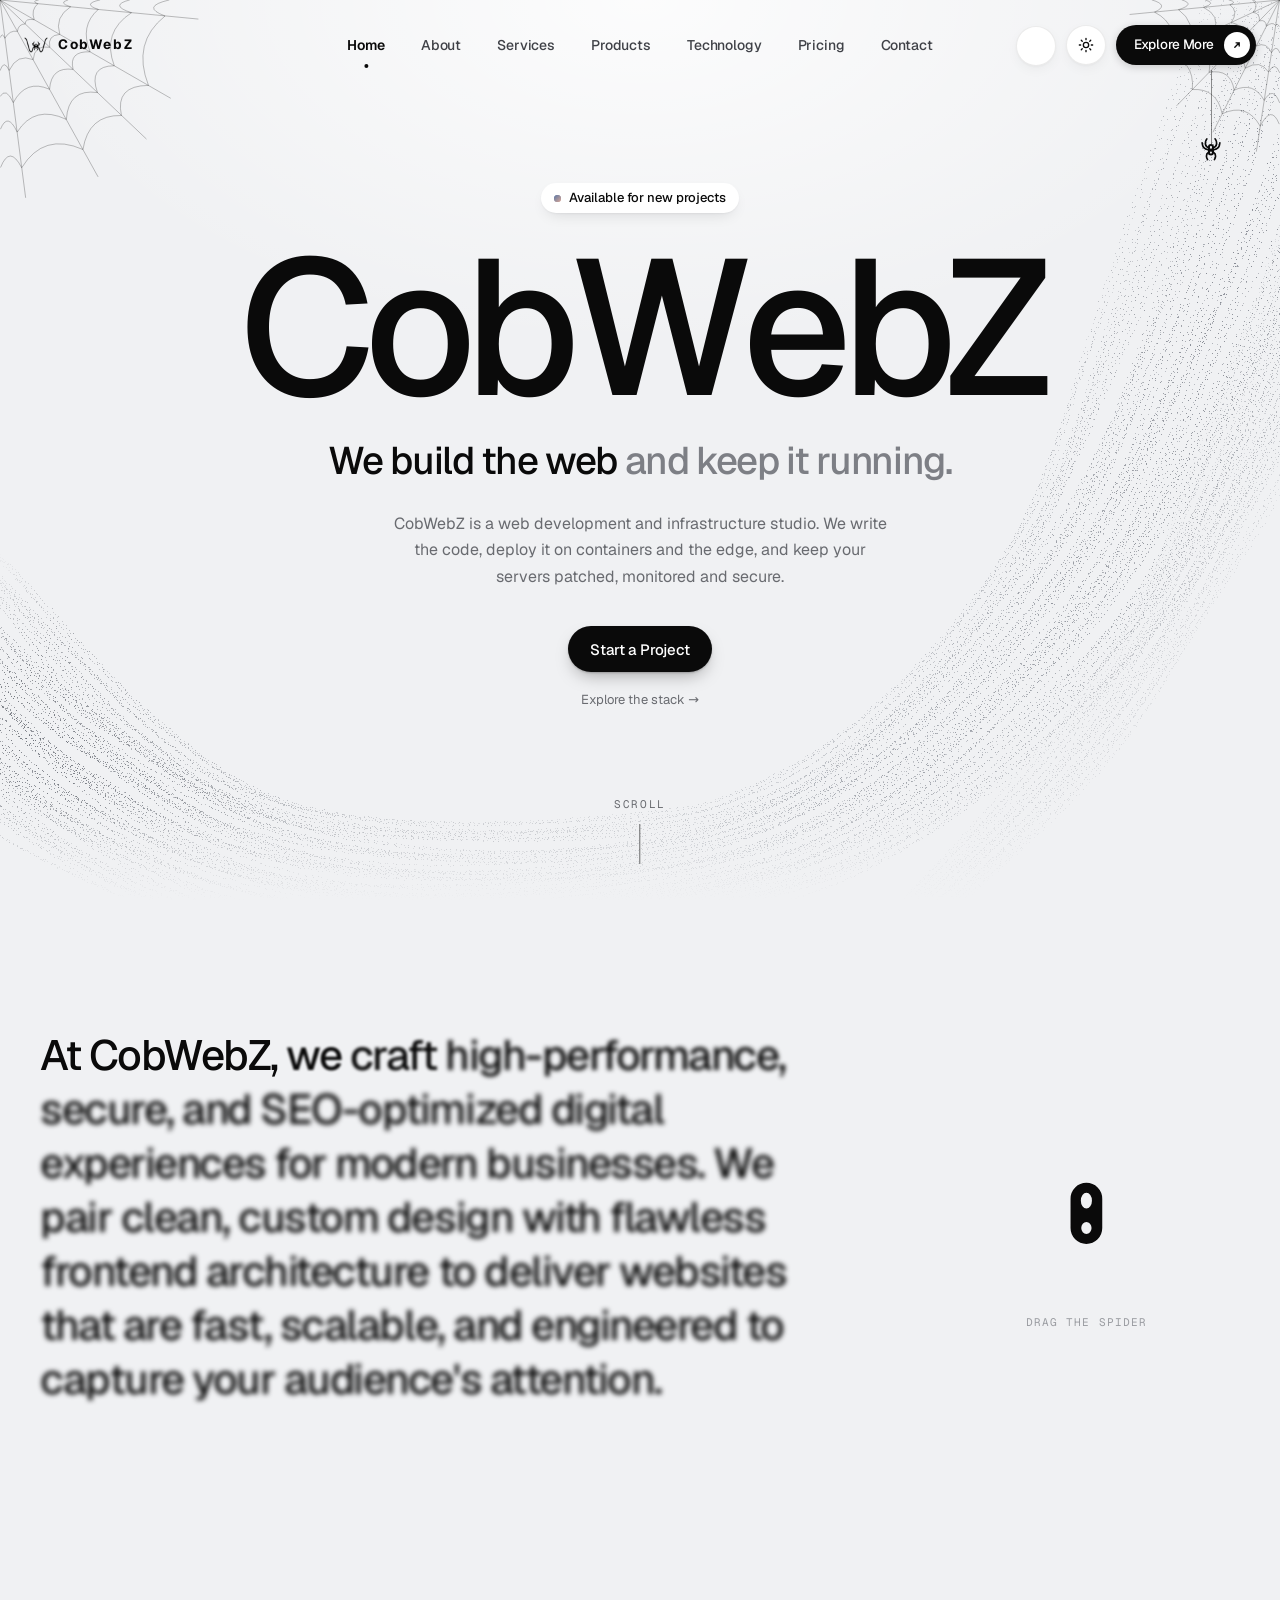
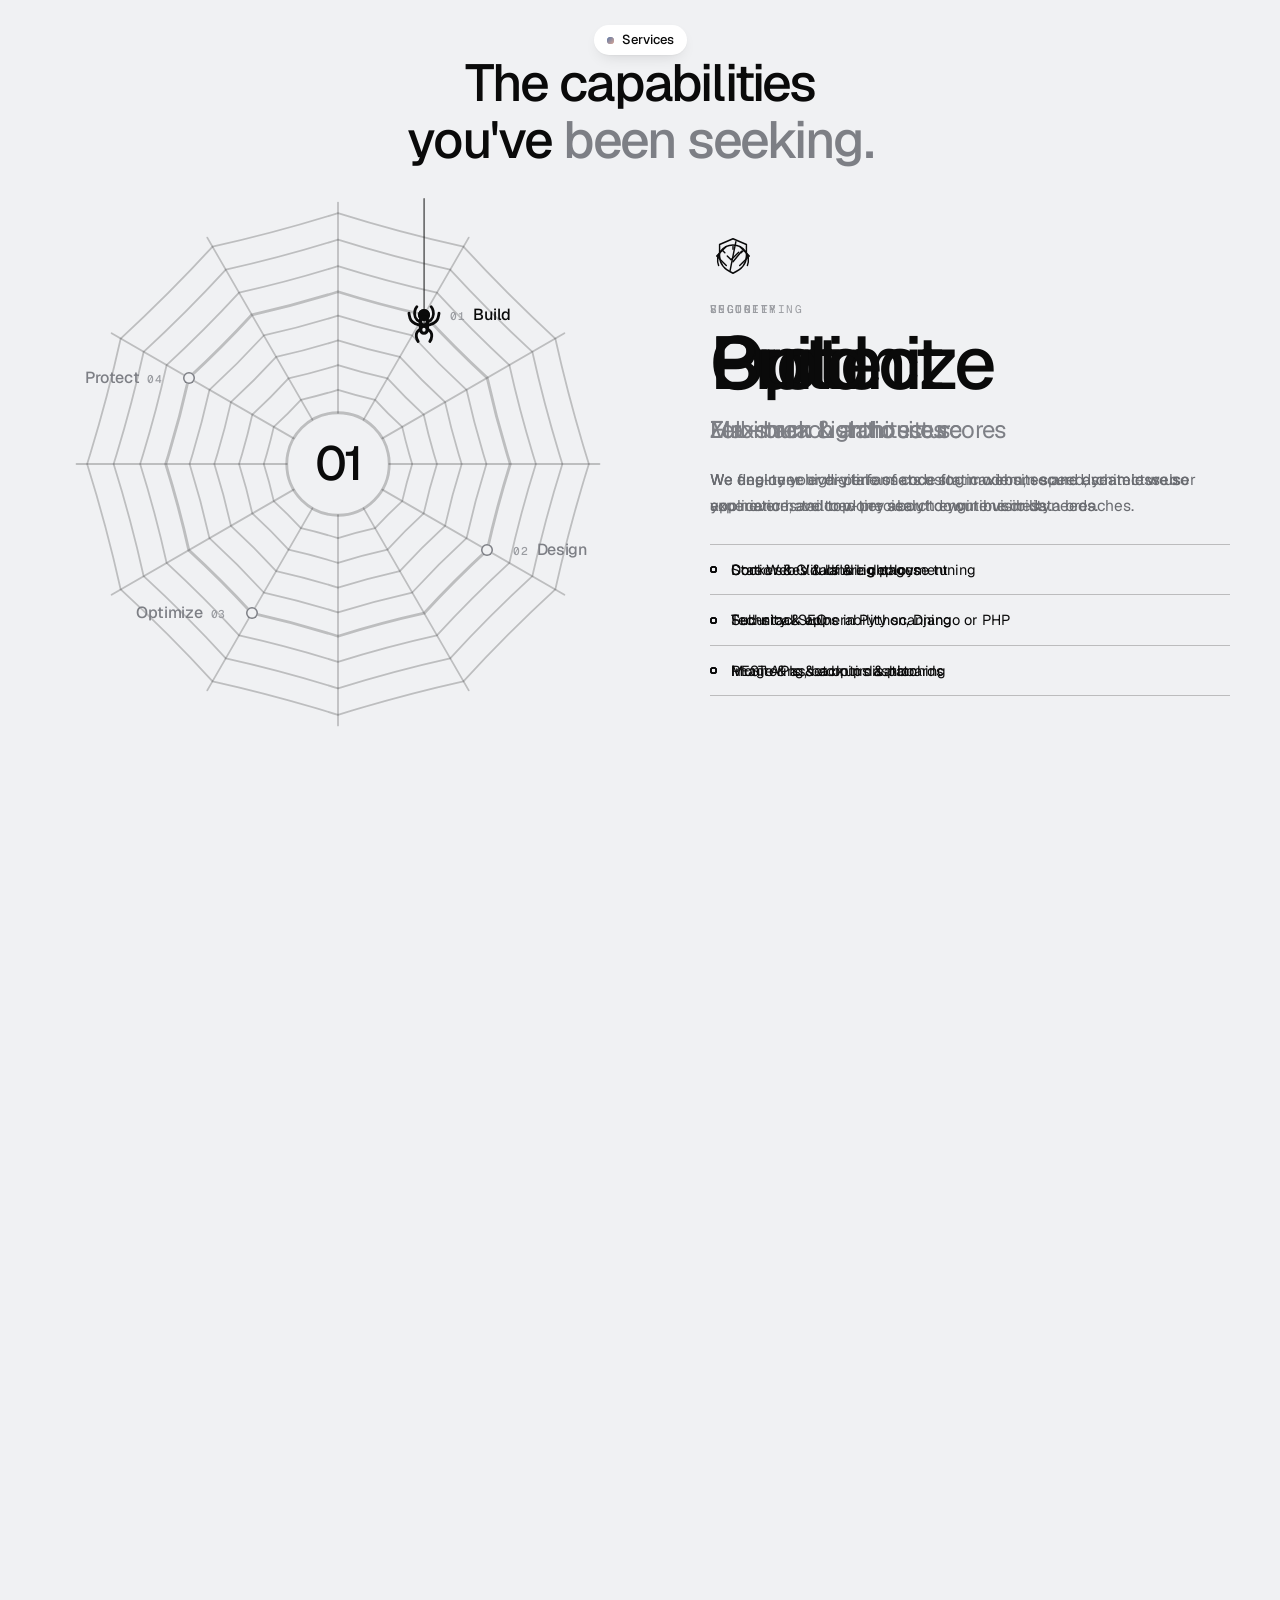
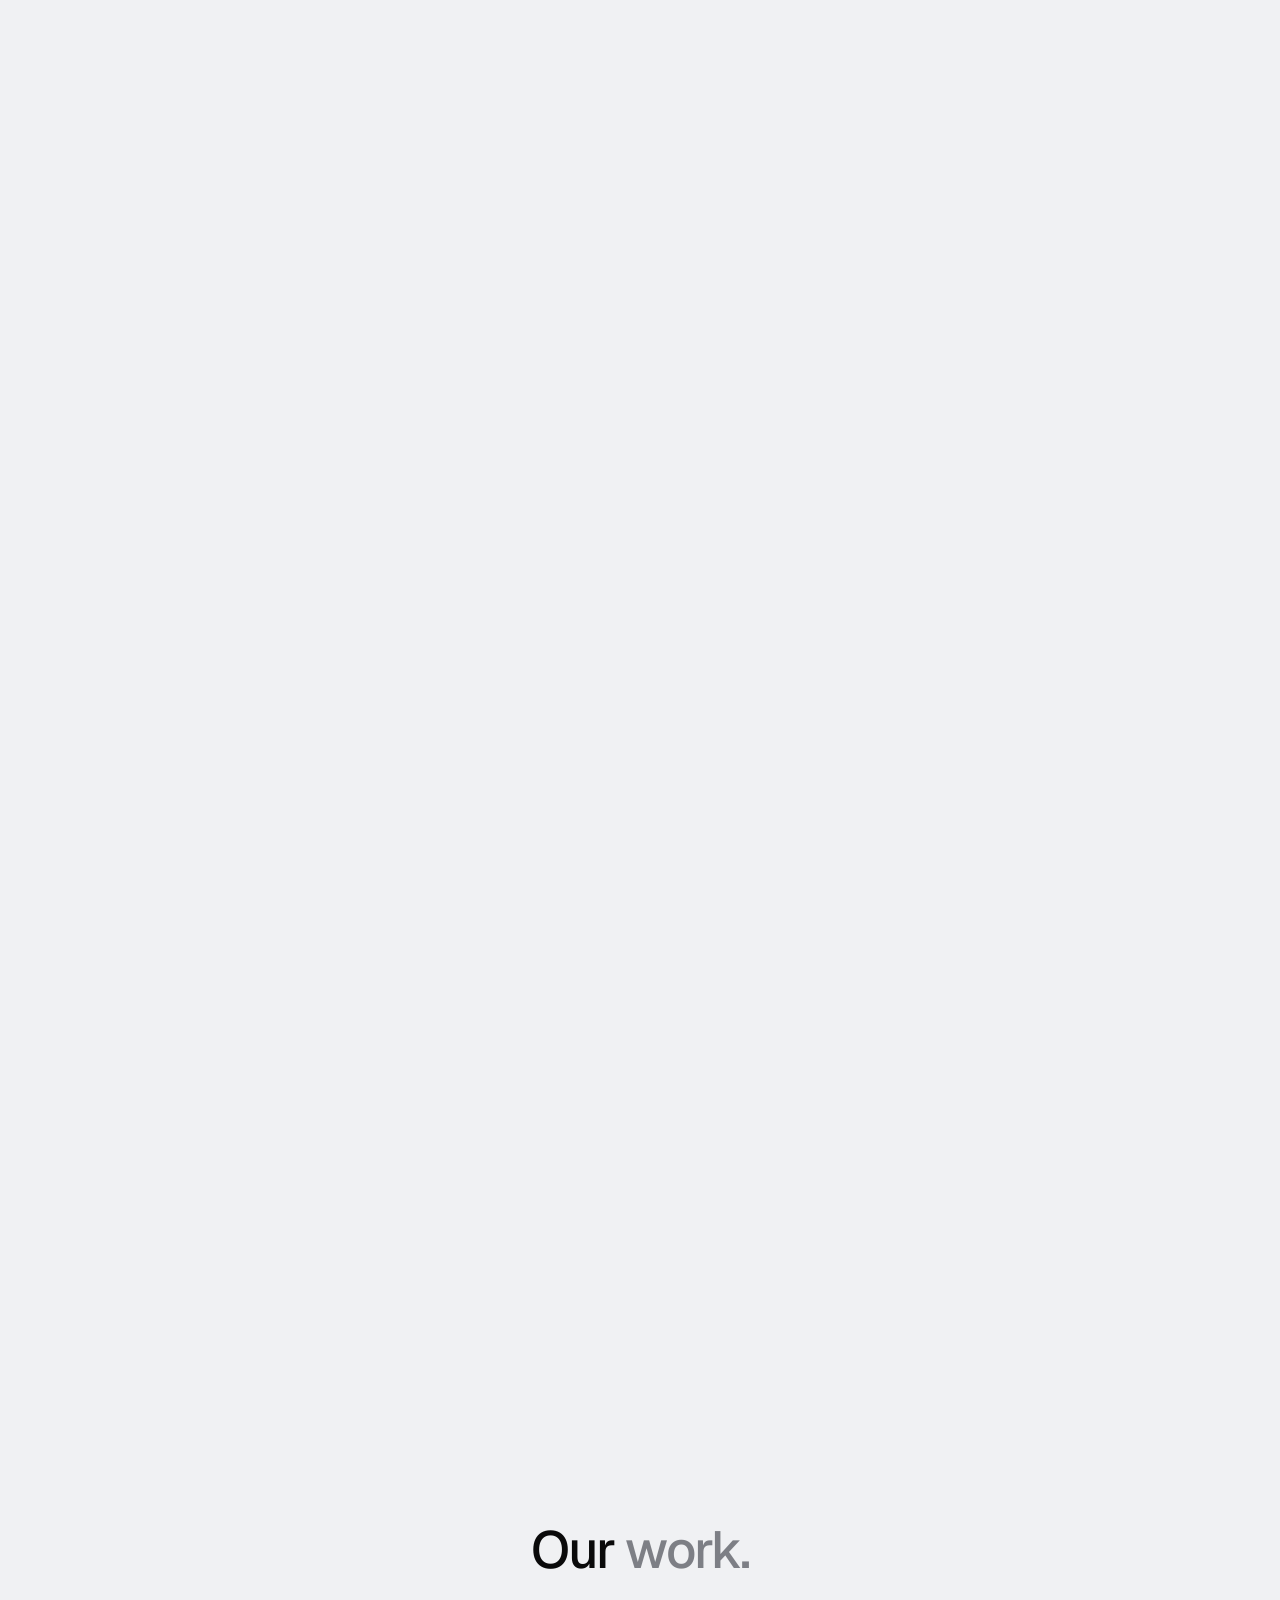
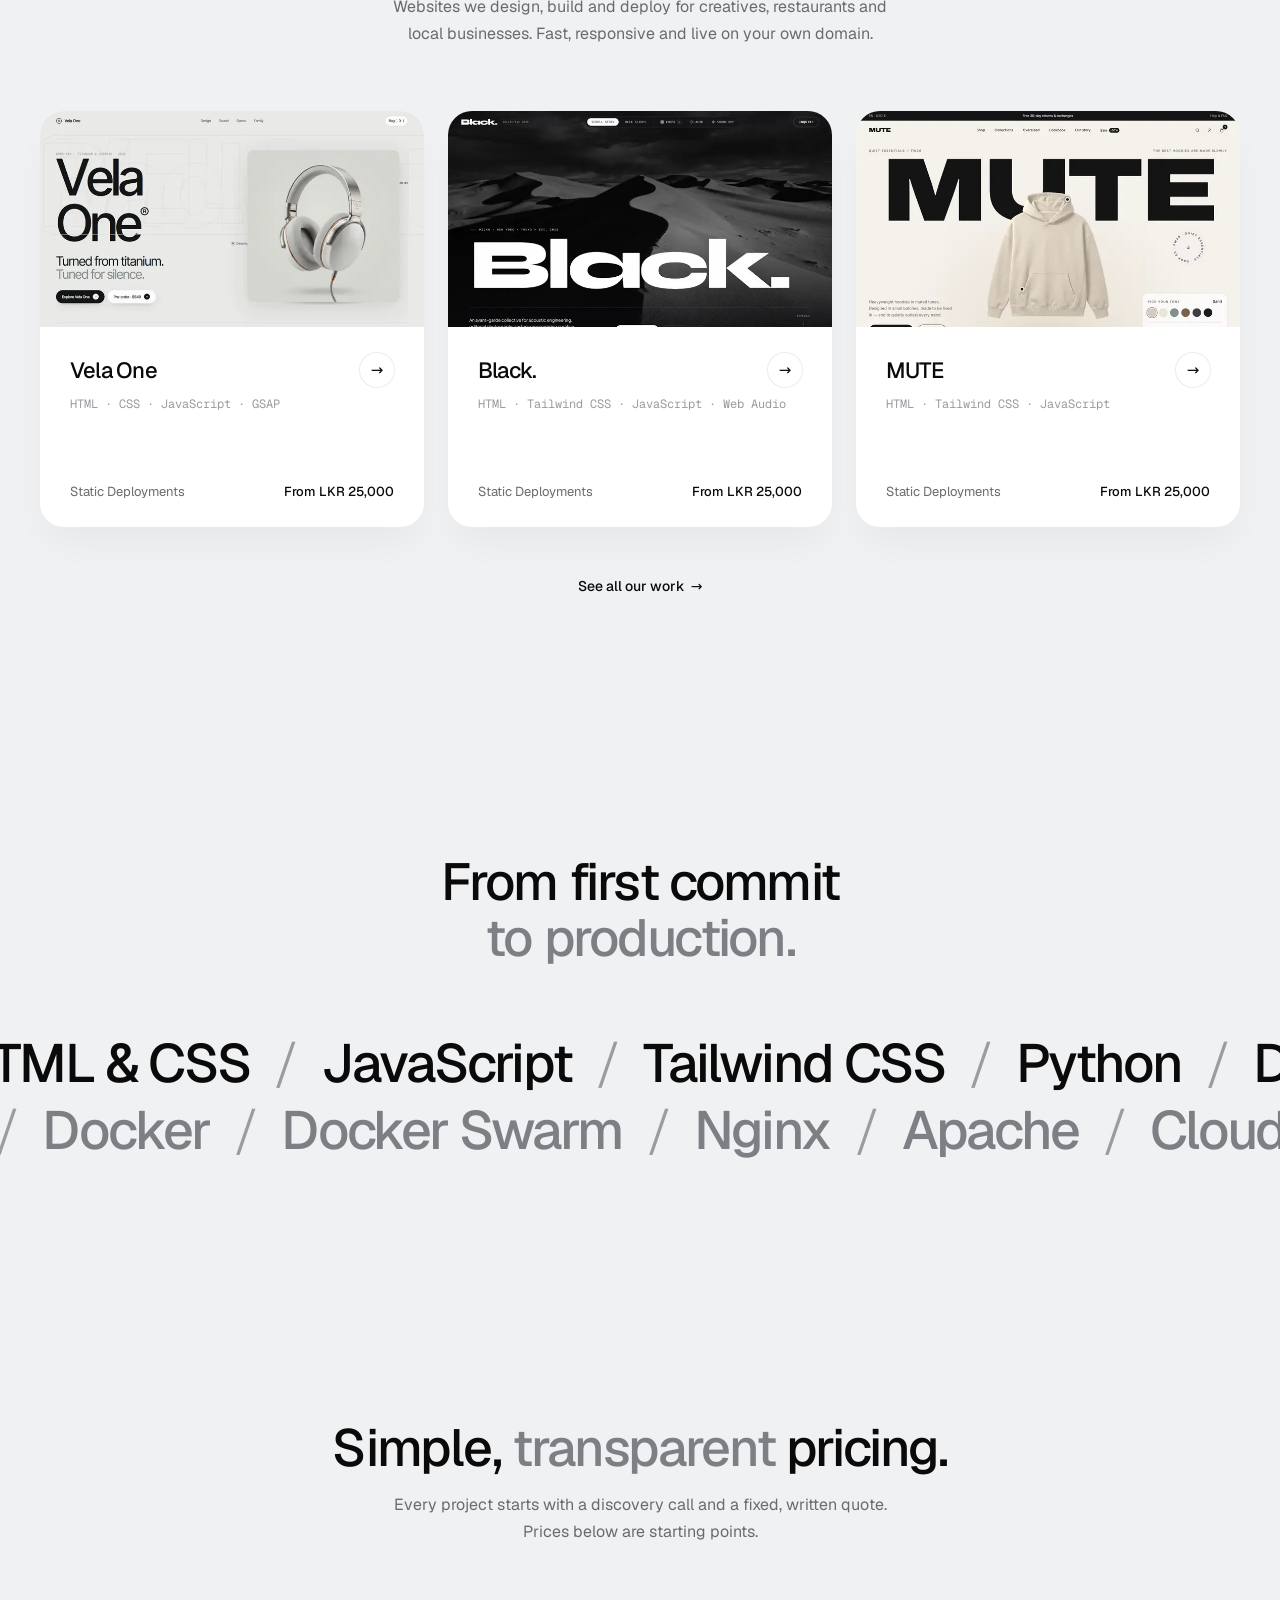
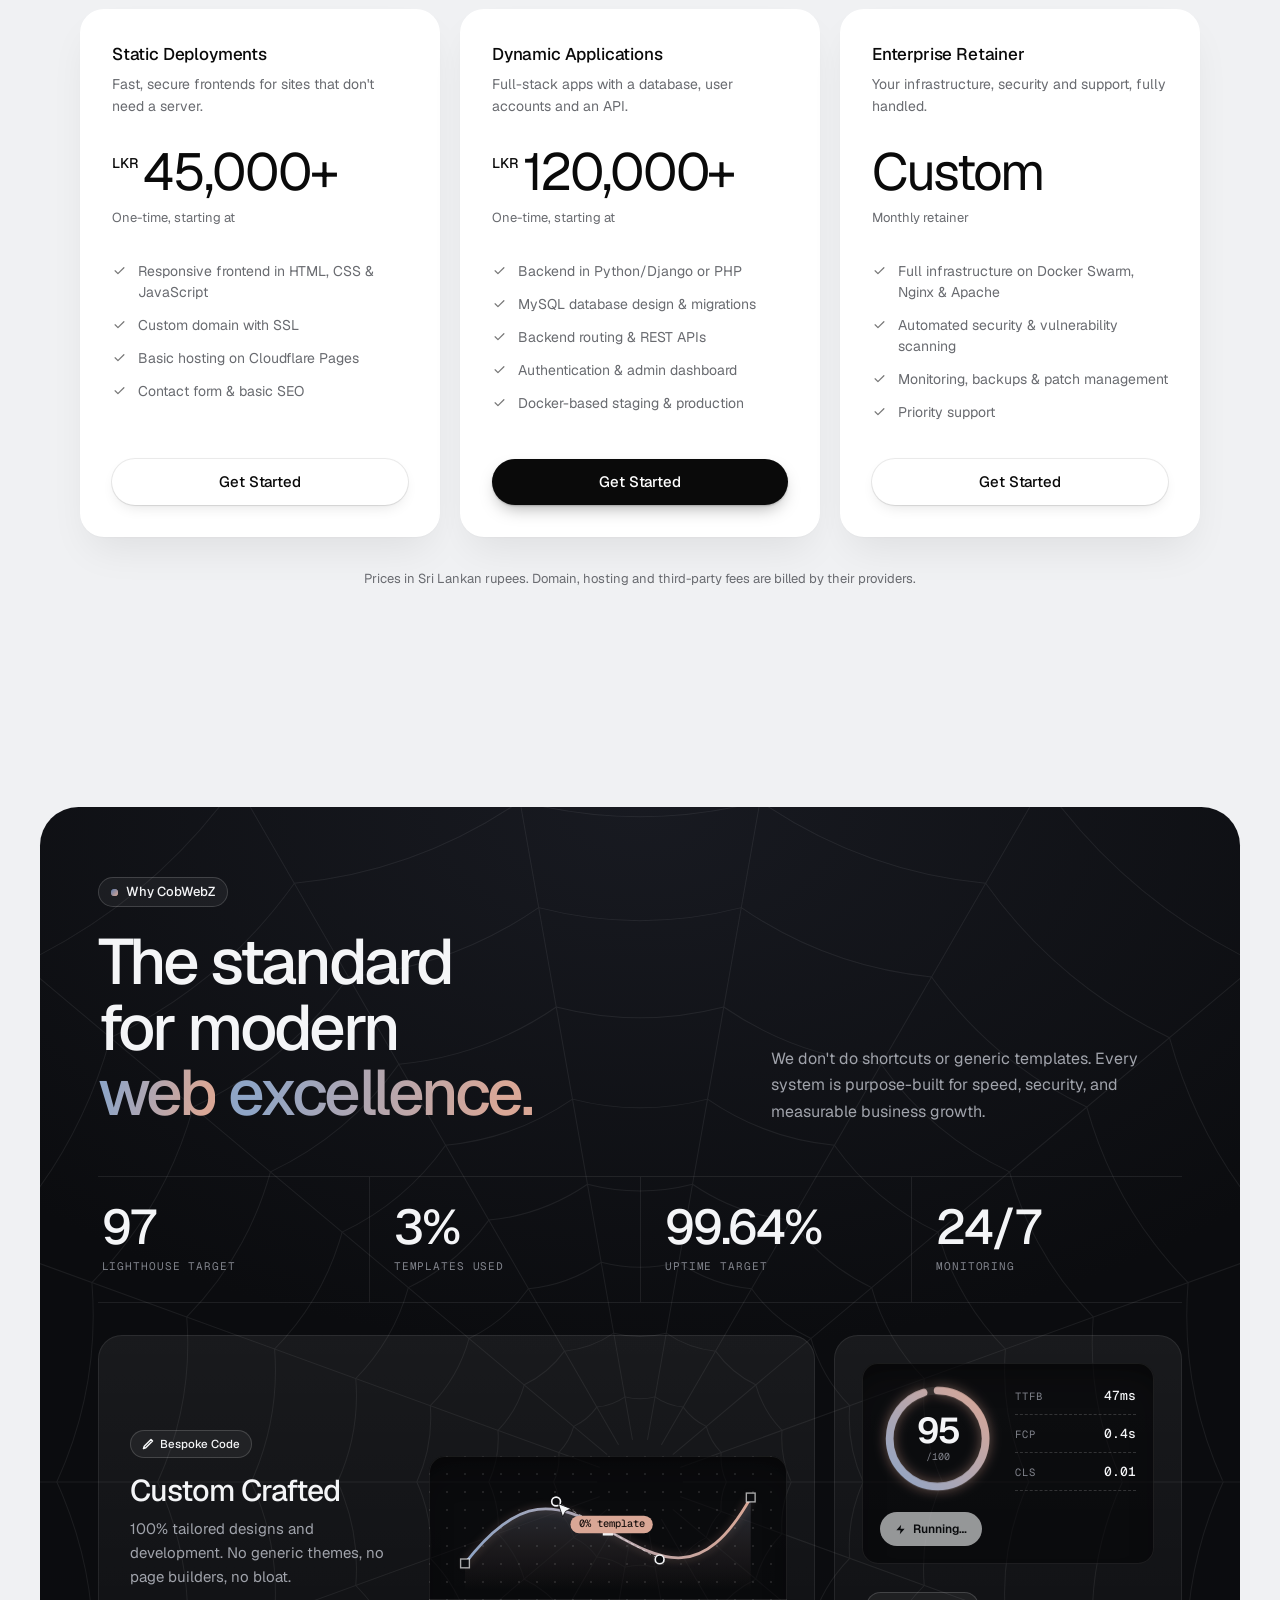
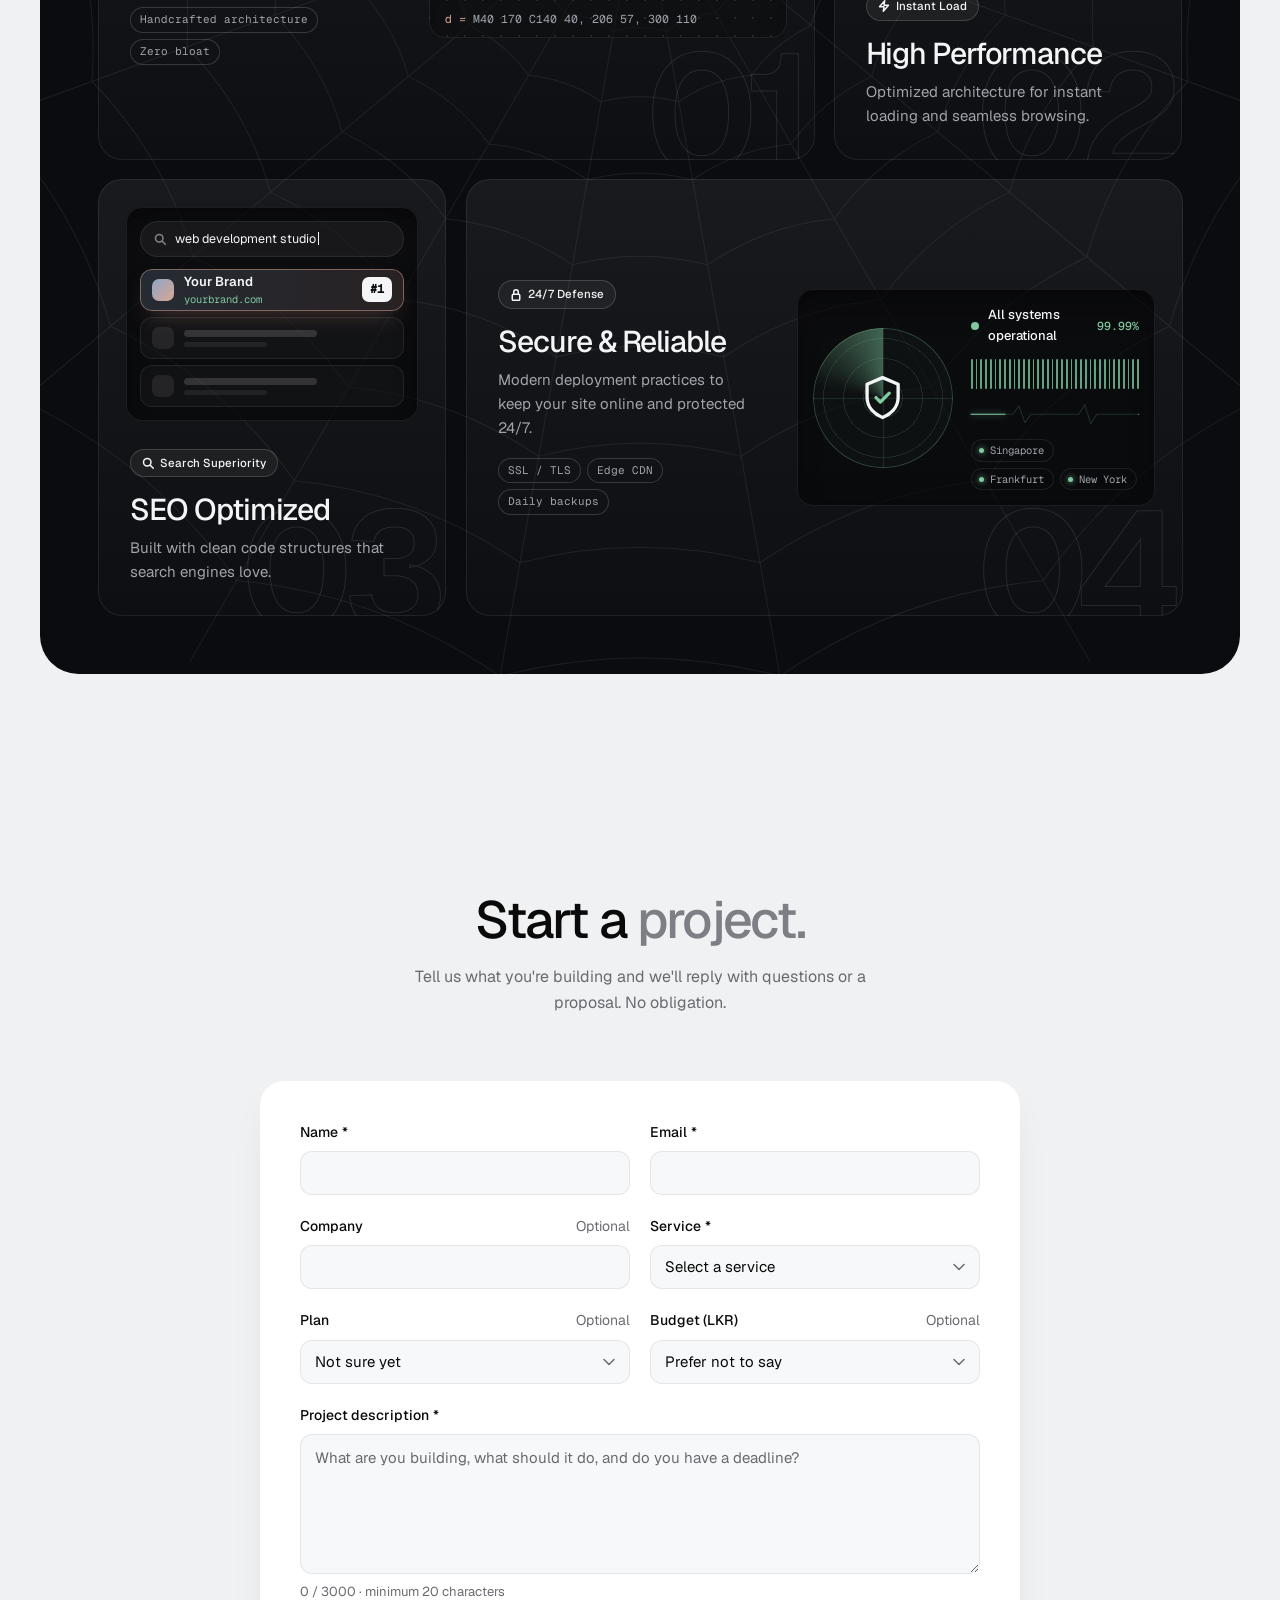
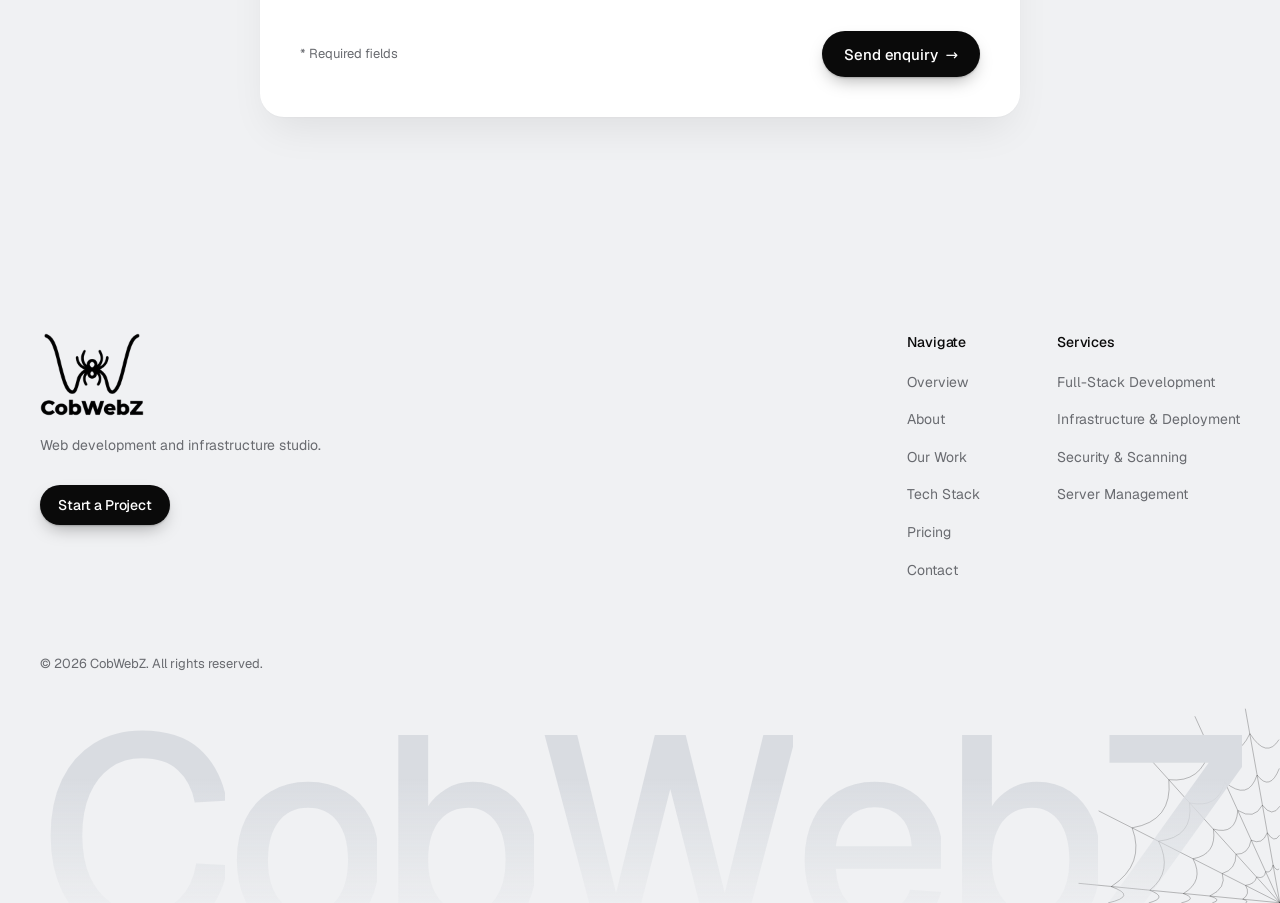
==== commit 908c7d07: "bug fix" ====
--- a/index.html
+++ b/index.html
@@ -3,6 +3,11 @@
 
 <head>
   <meta charset="utf-8">
+  <!-- Only this site's own files may load. The inline theme script below is allowed by its
+       sha256 hash: if you change it, Chrome's console prints the new hash to paste here.
+       connect-src lists the two form services script.js can send enquiries to. -->
+  <meta http-equiv="Content-Security-Policy" content="default-src 'self'; script-src 'self' 'sha256-xTpUMg0MuPhQ5EP+in6S98erupmmXU1YGA784+uUY90='; style-src 'self' 'unsafe-inline'; img-src 'self' data:; font-src 'self'; connect-src 'self' https://api.web3forms.com https://formspree.io; form-action 'self'; base-uri 'self'; object-src 'none'">
+  <meta name="referrer" content="strict-origin-when-cross-origin">
   <meta name="viewport" content="width=device-width, initial-scale=1">
   <title>CobWebZ — Web Development &amp; Infrastructure</title>
   <meta name="description"
@@ -15,17 +20,11 @@
     content="We build the web and keep it running. Full-stack development, deployment, security and server management.">
   <link rel="icon" type="image/png" href="assets/favicon.png">
   <link rel="apple-touch-icon" href="assets/apple-touch-icon.png">
-  <script>
-    document.documentElement.classList.add('js');
-    // Set the theme before the first paint, so dark-mode visitors never see the light page flash
-    try { document.documentElement.dataset.theme = localStorage.getItem('theme') || 'light'; } catch (e) { }
-  </script>
-
-  <link rel="preconnect" href="https://fonts.googleapis.com">
-  <link rel="preconnect" href="https://fonts.gstatic.com" crossorigin>
-  <link href="https://fonts.googleapis.com/css2?family=Geist:wght@300..700&family=Geist+Mono:wght@400..500&display=swap"
-    rel="stylesheet">
-
+  <!-- Sets the theme before the first paint, so dark-mode visitors never see the light page
+       flash. Keep it on one line: its hash in the Content-Security-Policy above must match. -->
+  <script>document.documentElement.classList.add('js');try{if(localStorage.getItem('theme')==='dark'){document.documentElement.dataset.theme='dark';document.querySelector('meta[name="theme-color"]').content='#0c0d10'}}catch(e){}</script>
+
+  <link rel="preload" href="fonts/geist-latin.woff2" as="font" type="font/woff2" crossorigin>
   <link rel="stylesheet" href="variables.css">
   <link rel="stylesheet" href="style.css">
 </head>
@@ -704,55 +703,6 @@
     <!-- ============ CONTACT ============ -->
     <section class="section" id="contact" aria-labelledby="contact-title">
       <div class="container-cube">
-        <!-- Decorative: a fanned stack of project files. --k is each card's distance from the
-             centre card; the cards start stacked there and spread out when revealed. -->
-        <div class="fan reveal" aria-hidden="true">
-          <div class="fan__card" style="--r:-11deg;--y:44px;--k:2">
-            <div class="fan__thumb fan__thumb--folder">
-              <svg viewBox="0 0 64 52">
-                <path d="M4 9a5 5 0 0 1 5-5h13.5l6 6H55a5 5 0 0 1 5 5v28a5 5 0 0 1-5 5H9a5 5 0 0 1-5-5z" />
-              </svg>
-            </div>
-            <p class="fan__cap"><span class="fan__ico"
-                style="--c:#8fa5c6"></span><span>client-site<small>Folder</small></span></p>
-          </div>
-          <div class="fan__card" style="--r:-5deg;--y:10px;--k:1">
-            <div class="fan__thumb fan__thumb--code">
-              <i style="--w:46%;--c:#5b78a6"></i><i style="--w:72%"></i><i style="--w:58%"></i><i
-                style="--w:30%;--c:#b0664f"></i><i style="--w:66%"></i><i style="--w:40%;--c:#5b78a6"></i><i
-                style="--w:54%"></i>
-            </div>
-            <p class="fan__cap"><span class="fan__ico"
-                style="--c:#5b78a6"></span><span>views.py<small>Python</small></span></p>
-          </div>
-          <div class="fan__card" style="--r:0deg;--y:0px;--k:0">
-            <div class="fan__thumb fan__thumb--term">
-              <i style="--w:38%;--c:#8fa5c6"></i><i style="--w:70%;--c:#9cc3a8"></i><i style="--w:52%"></i><i
-                style="--w:64%"></i><i style="--w:44%;--c:#e6b9a8"></i><i style="--w:58%"></i>
-            </div>
-            <p class="fan__cap"><span class="fan__ico"
-                style="--c:#171717"></span><span>nginx.conf<small>Config</small></span></p>
-          </div>
-          <div class="fan__card" style="--r:5deg;--y:10px;--k:-1">
-            <div class="fan__thumb fan__thumb--chart">
-              <b>1,284</b>
-              <span class="fan__bars"><i style="--h:38%"></i><i style="--h:52%"></i><i style="--h:44%"></i><i
-                  style="--h:60%"></i><i style="--h:48%"></i><i style="--h:66%"></i><i style="--h:56%"></i><i
-                  style="--h:82%"></i></span>
-            </div>
-            <p class="fan__cap"><span class="fan__ico"
-                style="--c:#4f7a61"></span><span>scan-report<small>Security</small></span></p>
-          </div>
-          <div class="fan__card" style="--r:11deg;--y:44px;--k:-2">
-            <div class="fan__thumb fan__thumb--doc">
-              <i style="--w:58%;--c:#171717"></i><i style="--w:86%"></i><i style="--w:78%"></i><i style="--w:82%"></i><i
-                style="--w:50%"></i><i style="--w:72%"></i>
-            </div>
-            <p class="fan__cap"><span class="fan__ico"
-                style="--c:#d9a796"></span><span>proposal.pdf<small>Document</small></span></p>
-          </div>
-        </div>
-
         <header class="section-head reveal">
           <h2 id="contact-title" class="h-section" data-split-words>Start a <span class="accent">project.</span></h2>
           <p class="section-lead">Tell us what you're building and we'll reply with questions or a proposal. No
--- a/variables.css
+++ b/variables.css
@@ -3,6 +3,41 @@
    Soft-grey canvas, white floating surfaces and ink type in Geist, one sans
    family throughout; dusty blue + rose gold survive only as small accents.
    ========================================================================= */
+
+/* Fonts: Geist and Geist Mono, self-hosted (SIL Open Font License, fonts/OFL.txt).
+   Latin only, plus latin-ext, which the browser fetches only if a page uses its letters. */
+@font-face {
+  font-family: 'Geist';
+  font-style: normal;
+  font-weight: 300 700;
+  font-display: swap;
+  src: url(fonts/geist-latin.woff2) format('woff2');
+  unicode-range: U+0000-00FF, U+0131, U+0152-0153, U+02BB-02BC, U+02C6, U+02DA, U+02DC, U+0304, U+0308, U+0329, U+2000-206F, U+20AC, U+2122, U+2191, U+2193, U+2212, U+2215, U+FEFF, U+FFFD;
+}
+@font-face {
+  font-family: 'Geist';
+  font-style: normal;
+  font-weight: 300 700;
+  font-display: swap;
+  src: url(fonts/geist-latin-ext.woff2) format('woff2');
+  unicode-range: U+0100-02BA, U+02BD-02C5, U+02C7-02CC, U+02CE-02D7, U+02DD-02FF, U+0304, U+0308, U+0329, U+1D00-1DBF, U+1E00-1E9F, U+1EF2-1EFF, U+2020, U+20A0-20AB, U+20AD-20C4, U+2113, U+2C60-2C7F, U+A720-A7FF;
+}
+@font-face {
+  font-family: 'Geist Mono';
+  font-style: normal;
+  font-weight: 400 500;
+  font-display: swap;
+  src: url(fonts/geist-mono-latin.woff2) format('woff2');
+  unicode-range: U+0000-00FF, U+0131, U+0152-0153, U+02BB-02BC, U+02C6, U+02DA, U+02DC, U+0304, U+0308, U+0329, U+2000-206F, U+20AC, U+2122, U+2191, U+2193, U+2212, U+2215, U+FEFF, U+FFFD;
+}
+@font-face {
+  font-family: 'Geist Mono';
+  font-style: normal;
+  font-weight: 400 500;
+  font-display: swap;
+  src: url(fonts/geist-mono-latin-ext.woff2) format('woff2');
+  unicode-range: U+0100-02BA, U+02BD-02C5, U+02C7-02CC, U+02CE-02D7, U+02DD-02FF, U+0304, U+0308, U+0329, U+1D00-1DBF, U+1E00-1E9F, U+1EF2-1EFF, U+2020, U+20A0-20AB, U+20AD-20C4, U+2113, U+2C60-2C7F, U+A720-A7FF;
+}
 
 :root {
   color-scheme: light;             /* native controls (selects, scrollbars) match the theme */
--- a/style.css
+++ b/style.css
@@ -83,7 +83,7 @@
     position: fixed;
     top: 12px;
     left: 12px;
-    z-index: 100;
+    z-index: 101; /* above the fixed header */
     padding: 10px 16px;
     background: var(--color-ink);
     color: var(--color-on-ink);
@@ -169,25 +169,22 @@
   }
   .site-header__inner > * { pointer-events: auto; }
 
-  /* Brand / Logo */
+  /* Brand / Logo. Over a dark section (script.js sets is-on-dark) it sits on a pill like the
+     buttons; the pill's padding is always there, cancelled by the margin, so nothing moves. */
   .site-header__brand {
     display: inline-flex;
     align-items: center;
     gap: 10px;
-    text-decoration: none;
-    color: var(--color-ink);
     flex-shrink: 0;
     z-index: 2;
-    transition: opacity 0.2s var(--ease-out);
-  }
-  .site-header__brand:hover { opacity: 0.85; }
-  /* Over a dark section (script.js sets is-on-dark) the brand sits on a pill like the buttons */
-  .site-header__brand {
     margin: -7px -14px;
     padding: 7px 14px;
     border-radius: var(--radius-pill);
+    color: var(--color-ink);
+    text-decoration: none;
     transition: opacity 0.2s var(--ease-out), background-color 0.3s var(--ease-out), box-shadow 0.3s var(--ease-out);
   }
+  .site-header__brand:hover { opacity: 0.85; }
   .site-header.is-on-dark .site-header__brand {
     background-color: var(--color-surface);
     box-shadow: var(--shadow-pill);
@@ -670,7 +667,6 @@
     margin: 0 auto clamp(40px, 5vw, 64px);
     text-align: center;
   }
-  .section-head--left { margin-left: 0; text-align: left; }
   .h-section {
     font-size: clamp(34px, 4.2vw, 52px);
     line-height: 1.08;
@@ -682,7 +678,7 @@
     line-height: 1.65;
     text-wrap: pretty;
   }
-  .section-head:not(.section-head--left) .section-lead { margin-inline: auto; }
+  .section-head .section-lead { margin-inline: auto; }
 
   .card {
     background: var(--color-surface);
@@ -706,7 +702,6 @@
   .cobweb[data-cobweb="spider"] { z-index: 1; }
   .cobweb--tl { top: 0; left: 0; }
   .cobweb--tr { top: 0; right: 0; width: clamp(100px, 12vw, 190px); }
-  .cobweb--bl { bottom: 0; left: 0; }
   .cobweb--br { bottom: 0; right: 0; }
   .cobweb__web {
     display: block;
@@ -715,7 +710,6 @@
     overflow: visible;
   }
   .cobweb--tr .cobweb__web { transform: scaleX(-1); }
-  .cobweb--bl .cobweb__web { transform: scaleY(-1); }
   .cobweb--br .cobweb__web { transform: scale(-1); }
   .cobweb__web path {
     fill: none;
@@ -806,15 +800,6 @@
   .about__statement {
     font-size: clamp(26px, 3.3vw, 46px);
     font-weight: 500;
-    line-height: 1.2;
-    letter-spacing: -0.035em;
-    color: var(--color-ink);
-    text-wrap: pretty;
-  }
-  /* ---------- About: unique & minimal optical focus text effect ---------- */
-  .about__statement {
-    font-size: clamp(26px, 3.3vw, 46px);
-    font-weight: 500;
     line-height: 1.28;
     letter-spacing: -0.035em;
     color: var(--color-ink);
@@ -824,12 +809,9 @@
      each word focuses with optical clarity, fades to solid ink, and glides
      up into place. Hovering gives an elastic ripple like touching a web thread. */
   .js .about__statement .word {
-    display: inline-block;
-    vertical-align: baseline;
     opacity: clamp(0.22, calc((var(--p, 0) * (var(--n) + 8) - var(--i)) / 3), 1);
     transform: translateY(clamp(0px, calc(1px * (var(--i) - var(--p, 0) * (var(--n) + 8)) * 0.9), 5px));
     filter: blur(clamp(0px, calc(1px * (var(--i) - var(--p, 0) * (var(--n) + 8)) * 0.5), 2.8px));
-    will-change: opacity, transform, filter;
     transition: color 0.25s var(--ease-out), opacity 0.25s var(--ease-out), filter 0.25s var(--ease-out);
   }
 
@@ -1249,7 +1231,9 @@
     border-radius: var(--radius-card);
     background: var(--color-surface);
     box-shadow: var(--shadow-soft);
-    transition: all 0.5s cubic-bezier(0.25, 1, 0.5, 1);
+    transition-property: transform, opacity, box-shadow;
+    transition-duration: 0.5s;
+    transition-timing-function: cubic-bezier(0.25, 1, 0.5, 1);
   }
   .work-card__media {
     position: relative;
@@ -1320,7 +1304,9 @@
     box-shadow: 0 0 0 1px var(--color-line);
     font-size: 15px;
     color: var(--color-ink);
-    transition: all 0.5s cubic-bezier(0.25, 1, 0.5, 1);
+    transition-property: transform, color, background-color, box-shadow;
+    transition-duration: 0.5s;
+    transition-timing-function: cubic-bezier(0.25, 1, 0.5, 1);
   }
   .work-card__swap {
     display: grid;
@@ -1359,7 +1345,7 @@
     /* Tags and description share one grid cell, sized by the taller, so the swap never shifts the layout */
     .work-card__swap > * {
       grid-area: 1 / 1;
-      transition: all 0.5s cubic-bezier(0.25, 1, 0.5, 1);
+      transition: opacity 0.5s cubic-bezier(0.25, 1, 0.5, 1), transform 0.5s cubic-bezier(0.25, 1, 0.5, 1);
     }
     .work-card__text {
       opacity: 0;
@@ -1495,6 +1481,11 @@
     background: var(--color-surface-soft);
     font-size: 12px;
   }
+  .win__dots { display: flex; gap: 0.45em; }
+  .win__dots i { width: 0.7em; height: 0.7em; border-radius: 50%; }
+  .win__dots i:nth-child(1) { background: #ff5f57; }
+  .win__dots i:nth-child(2) { background: #febc2e; }
+  .win__dots i:nth-child(3) { background: #28c840; }
   .project__tab {
     min-width: 0;
     overflow: hidden;
@@ -1559,306 +1550,6 @@
     .project__body { padding: 32px 36px; }
     /* Alternate the screenshot from side to side down the page */
     .project:nth-child(even) .project__media { order: 2; }
-  }
-
-  /* ---------- Tech stack cards ---------- */
-  .service-grid { display: grid; gap: 16px; }
-  @media (min-width: 768px) {
-    .service-grid { grid-template-columns: repeat(2, minmax(0, 1fr)); gap: 20px; }
-  }
-  .service {
-    display: flex;
-    flex-direction: column;
-    overflow: hidden;
-    border: 1px solid rgba(255, 255, 255, 0.9);
-    border-radius: var(--radius-card);
-    background: linear-gradient(180deg, #fafbfc, #f4f5f7);
-    box-shadow: var(--shadow-card);
-  }
-  .service__body {
-    display: flex;
-    flex: 1;
-    flex-direction: column;
-    align-items: flex-start;
-    padding: 8px 32px 30px;
-  }
-  .service__label { font-size: 13px; }
-  .service__title {
-    margin-top: 6px;
-    font-size: 22px;
-    line-height: 1.25;
-    letter-spacing: -0.02em;
-  }
-  .service__text { margin-top: 8px; font-size: 15px; line-height: 1.6; }
-  .service .link-arrow { margin-top: auto; padding-top: 20px; }
-
-  /* Illustration area. Everything inside is sized in em, and the stage's
-     font-size tracks the card width, so each mockup scales as one piece. */
-  .art {
-    position: relative;
-    container-type: inline-size;
-    background: radial-gradient(70% 80% at 50% 45%, rgba(255, 255, 255, 0.95), rgba(255, 255, 255, 0) 72%);
-  }
-  .art__stage {
-    position: relative;
-    aspect-ratio: 5 / 3;
-    font-size: min(2.05cqw, 11.5px);
-    line-height: 1.4;
-    color: #404040;
-  }
-
-  .win {
-    position: absolute;
-    overflow: hidden;
-    background: var(--color-surface);
-    border: 1px solid rgba(10, 10, 10, 0.07);
-    border-radius: 1em;
-    box-shadow: 0 1.4em 3em -1em rgba(30, 41, 59, 0.2), 0 0.2em 0.6em rgba(30, 41, 59, 0.05);
-  }
-  .win__bar {
-    display: flex;
-    align-items: center;
-    gap: 1em;
-    height: 2.7em;
-    padding: 0 1.1em;
-    border-bottom: 1px solid rgba(10, 10, 10, 0.06);
-  }
-  .win__dots { display: flex; gap: 0.45em; }
-  .win__dots i { width: 0.7em; height: 0.7em; border-radius: 50%; }
-  .win__dots i:nth-child(1) { background: #ff5f57; }
-  .win__dots i:nth-child(2) { background: #febc2e; }
-  .win__dots i:nth-child(3) { background: #28c840; }
-  .win__tab { font-family: var(--font-mono); font-size: 0.95em; color: #a3a3a3; }
-  .win__tab.is-active { color: var(--color-ink); }
-  .win__title { font-size: 1.05em; font-weight: 500; color: var(--color-ink); }
-  .win__foot {
-    display: flex;
-    align-items: center;
-    gap: 0.6em;
-    padding: 0.7em 1.2em;
-    border-top: 1px solid rgba(10, 10, 10, 0.06);
-    font-family: var(--font-mono);
-    font-size: 0.9em;
-    color: var(--color-good);
-  }
-
-  .code {
-    padding: 1em 1.2em 1.2em;
-    font-family: var(--font-mono);
-    line-height: 1.7;
-    overflow: hidden;
-  }
-  .code > span { display: block; white-space: pre; }
-  .tk { color: var(--color-dusty-blue-deep); }
-  .ts, .tn { color: var(--color-rose-gold-deep); }
-  .tf { color: var(--color-ink); font-weight: 500; }
-  .tg { color: var(--color-good); }
-  .tp { color: var(--color-dusty-blue); }
-
-  .win--models { left: 6%; top: 10%; width: 66%; }
-  .win--php { right: 5%; bottom: 9%; width: 60%; }
-  .win--dash { left: 6%; top: 8%; width: 88%; }
-  .win--apache { right: 3%; bottom: 7%; width: 39%; }
-  .win--term {
-    left: 5%;
-    top: 8%;
-    width: 62%;
-    background: #171717;
-    border-color: #262626;
-    color: #d4d4d4;
-  }
-  .win--term .win__bar { border-bottom-color: #262626; }
-  .win--term .win__tab.is-active { color: #e5e5e5; }
-  .win--term .tk { color: #a9bcd9; }
-  .win--term .ts, .win--term .tn { color: #e6b9a8; }
-  .win--term .tg { color: #9cc3a8; }
-
-  .art-chip {
-    position: absolute;
-    left: var(--x);
-    top: var(--y);
-    translate: -50% -50%;
-    display: inline-flex;
-    align-items: center;
-    gap: 0.5em;
-    padding: 0.55em 1em;
-    background: var(--color-surface);
-    border: 1px solid rgba(10, 10, 10, 0.07);
-    border-radius: var(--radius-pill);
-    box-shadow: 0 0.8em 2em -0.6em rgba(30, 41, 59, 0.22);
-    font-size: 0.95em;
-    font-weight: 500;
-    color: var(--color-ink);
-    white-space: nowrap;
-  }
-  .art-chip svg {
-    width: 1.2em;
-    height: 1.2em;
-    fill: none;
-    stroke: var(--color-good);
-    stroke-width: 2;
-    stroke-linecap: round;
-    stroke-linejoin: round;
-  }
-  .art-chip--muted svg { stroke: var(--color-body); }
-  .art-chip__dot {
-    flex: none;
-    width: 0.55em;
-    height: 0.55em;
-    border-radius: 50%;
-    background: var(--color-good);
-    box-shadow: 0 0 0 0.25em rgba(79, 122, 97, 0.15);
-  }
-
-  /* Infrastructure diagram */
-  .art__wires { position: absolute; inset: 0; width: 100%; height: 100%; }
-  .art__wires path {
-    fill: none;
-    stroke: rgba(91, 120, 166, 0.5);
-    stroke-width: 1.3;
-    stroke-dasharray: 4 5;
-    animation: wire-flow 1.4s linear infinite;
-  }
-  @keyframes wire-flow { to { stroke-dashoffset: -18; } }
-
-  .node {
-    position: absolute;
-    left: var(--x);
-    top: var(--y);
-    translate: -50% -50%;
-    display: flex;
-    align-items: center;
-    gap: 0.8em;
-    padding: 0.75em 1.1em 0.75em 0.75em;
-    background: var(--color-surface);
-    border: 1px solid rgba(10, 10, 10, 0.07);
-    border-radius: 0.9em;
-    box-shadow: 0 1em 2.4em -0.8em rgba(30, 41, 59, 0.18);
-    white-space: nowrap;
-  }
-  .node strong { display: block; font-size: 1.05em; font-weight: 500; color: var(--color-ink); }
-  .node small { display: block; font-family: var(--font-mono); font-size: 0.85em; color: #a3a3a3; }
-  .node__icon {
-    display: grid;
-    place-items: center;
-    width: 2.5em;
-    height: 2.5em;
-    border-radius: 0.65em;
-    background: rgba(143, 165, 198, 0.16);
-    color: var(--color-dusty-blue-deep);
-  }
-  .node__icon svg {
-    width: 1.4em;
-    height: 1.4em;
-    fill: none;
-    stroke: currentColor;
-    stroke-width: 1.7;
-    stroke-linecap: round;
-    stroke-linejoin: round;
-  }
-  .node--worker {
-    flex-direction: column;
-    align-items: stretch;
-    gap: 0.35em;
-    min-width: 9.5em;
-    padding: 0.7em 0.9em;
-  }
-  .node__row { display: flex; align-items: center; justify-content: space-between; gap: 1em; }
-  .pods { display: flex; gap: 0.3em; }
-  .pods i {
-    width: 1em;
-    height: 1em;
-    border-radius: 0.3em;
-    background: rgba(143, 165, 198, 0.35);
-    box-shadow: inset 0 0 0 1px rgba(91, 120, 166, 0.35);
-  }
-  .pods--data i {
-    background: rgba(217, 167, 150, 0.4);
-    box-shadow: inset 0 0 0 1px rgba(176, 102, 79, 0.35);
-  }
-
-  /* Security dashboard */
-  .live {
-    display: inline-flex;
-    align-items: center;
-    gap: 0.45em;
-    margin-left: auto;
-    font-size: 0.9em;
-    font-weight: 500;
-    color: var(--color-good);
-  }
-  .live i { position: relative; width: 0.55em; height: 0.55em; border-radius: 50%; background: currentColor; }
-  .live i::after {
-    content: '';
-    position: absolute;
-    inset: 0;
-    border-radius: inherit;
-    background: currentColor;
-    animation: pulse 2.4s var(--ease-out) infinite;
-  }
-  .dash {
-    display: flex;
-    align-items: flex-end;
-    gap: 1.8em;
-    padding: 1.2em 1.4em 0.8em;
-  }
-  .dash__stat { display: flex; flex: none; flex-direction: column; }
-  .dash__label { font-size: 0.9em; color: var(--color-body); }
-  .dash__value {
-    margin-top: 0.1em;
-    font-size: 2.6em;
-    font-weight: 500;
-    line-height: 1.1;
-    letter-spacing: var(--tracking-tight);
-    color: var(--color-ink);
-  }
-  .dash__period { font-size: 0.8em; color: #a3a3a3; }
-  .dash__bars {
-    display: flex;
-    flex: 1;
-    align-items: flex-end;
-    gap: 2px;
-    height: 4.8em;
-    border-bottom: 1px solid #e5e5e5;
-  }
-  .dash__bars i { flex: 1; height: var(--h); border-radius: 2px 2px 0 0; background: #cfd9e8; }
-  .dash__bars i:last-child { background: var(--color-dusty-blue-deep); }
-
-  .findings { padding: 0.3em 1.4em 0.9em; }
-  .findings li {
-    display: flex;
-    align-items: center;
-    gap: 0.9em;
-    padding: 0.6em 0;
-    border-top: 1px solid rgba(10, 10, 10, 0.06);
-    font-size: 0.95em;
-  }
-  .findings li:first-child { border-top: 0; }
-  .sev {
-    flex: none;
-    min-width: 5em;
-    padding: 0.15em 0.6em;
-    border-radius: var(--radius-pill);
-    font-size: 0.82em;
-    font-weight: 500;
-    text-align: center;
-  }
-  .sev--critical { background: rgba(180, 83, 63, 0.12); color: #a14a38; }
-  .sev--high { background: rgba(217, 167, 150, 0.28); color: #94583f; }
-  .sev--low { background: rgba(143, 165, 198, 0.22); color: #4f6b96; }
-  .findings__name { flex: 1; min-width: 0; overflow: hidden; text-overflow: ellipsis; white-space: nowrap; }
-  .findings__out {
-    display: inline-flex;
-    align-items: center;
-    gap: 0.35em;
-    font-weight: 500;
-    color: var(--color-good);
-  }
-  .findings__out::before {
-    content: '';
-    width: 1em;
-    height: 1em;
-    background: url("data:image/svg+xml,%3Csvg xmlns='http://www.w3.org/2000/svg' viewBox='0 0 24 24' fill='none' stroke='%234f7a61' stroke-width='2.5' stroke-linecap='round' stroke-linejoin='round'%3E%3Cpath d='m5 12.5 4.5 4.5L19 7.5'/%3E%3C/svg%3E") center / contain no-repeat;
   }
 
   /* ---------- Pricing ---------- */
@@ -2676,101 +2367,6 @@
   }
 
   /* ---------- Contact ---------- */
-  /* Fanned file cards above the heading */
-  .fan {
-    display: flex;
-    justify-content: center;
-    margin: 0 auto clamp(40px, 5vw, 64px);
-    padding-bottom: 44px;
-  }
-  .fan__card {
-    position: relative;
-    flex: none;
-    width: 148px;
-    margin-inline: -4px;
-    padding: 6px;
-    border-radius: 18px;
-    background: var(--color-surface);
-    box-shadow: 0 0 0 1px var(--color-line), 0 20px 40px -14px rgba(0, 0, 0, 0.22);
-    transform: translateY(var(--y)) rotate(var(--r));
-    /* Outer cards spread a beat later; hover uses translate/scale so it never waits on that delay */
-    transition: transform 1.1s var(--ease-out) calc(max(var(--k), -1 * var(--k)) * 70ms + 150ms),
-      translate 0.4s var(--ease-out), scale 0.4s var(--ease-out);
-  }
-  /* Until revealed, the cards sit in a loose pile on the centre card */
-  .js .fan:not(.is-visible) .fan__card {
-    transform: translate(calc(var(--k) * 95%), 36px) rotate(calc(var(--k) * -2deg));
-  }
-  .fan__card:hover {
-    z-index: 1;
-    translate: 0 -14px;
-    scale: 1.05;
-  }
-  .fan__thumb {
-    position: relative;
-    display: flex;
-    flex-direction: column;
-    gap: 7px;
-    height: 140px;
-    padding: 16px 14px;
-    border-radius: 12px;
-    overflow: hidden;
-    background: var(--color-surface-soft);
-  }
-  .fan__thumb i {
-    display: block;
-    flex: none;
-    width: var(--w);
-    height: 5px;
-    border-radius: 3px;
-    background: var(--c, #dfe1e6);
-  }
-  .fan__thumb--folder {
-    align-items: center;
-    justify-content: center;
-    background: linear-gradient(180deg, #eef2f9, #e2e8f2);
-  }
-  .fan__thumb--folder svg { width: 70px; fill: var(--color-dusty-blue); }
-  .fan__thumb--code,
-  .fan__thumb--doc,
-  .fan__thumb--chart { background: var(--color-surface); box-shadow: inset 0 0 0 1px var(--color-line); }
-  .fan__thumb--doc i:first-child { height: 7px; margin-bottom: 4px; }
-  .fan__thumb--term { background: #171717; }
-  .fan__thumb--term i { background: var(--c, #3a3a3a); }
-  .fan__thumb--chart { justify-content: space-between; }
-  .fan__thumb--chart b {
-    font-size: 24px;
-    font-weight: 500;
-    line-height: 1;
-    letter-spacing: var(--tracking-tight);
-    color: var(--color-ink);
-  }
-  .fan__bars { display: flex; align-items: flex-end; gap: 3px; height: 60px; }
-  .fan__bars i { flex: 1; width: auto; height: var(--h); border-radius: 2px 2px 0 0; background: #cfd9e8; }
-  .fan__bars i:last-child { background: var(--color-dusty-blue-deep); }
-  .fan__cap {
-    display: flex;
-    align-items: center;
-    gap: 8px;
-    padding: 9px 6px 5px;
-    font-size: 12px;
-    font-weight: 500;
-    line-height: 1.25;
-    color: var(--color-ink);
-    text-align: left;
-  }
-  .fan__cap > span:last-child { min-width: 0; white-space: nowrap; overflow: hidden; text-overflow: ellipsis; }
-  .fan__cap small { display: block; font-size: 11px; font-weight: 400; color: var(--color-subtle); }
-  .fan__ico { flex: none; width: 14px; height: 14px; border-radius: 4px; background: var(--c); }
-  @media (max-width: 600px) {
-    .fan__card { width: 112px; }
-    .fan__thumb { height: 104px; padding: 12px 10px; gap: 6px; }
-    .fan__card:first-child,
-    .fan__card:last-child { display: none; }
-    .fan__thumb--chart b { font-size: 18px; }
-    .fan__bars { height: 44px; }
-  }
-
   .enquiry {
     max-width: 760px;
     margin-inline: auto;
@@ -2970,12 +2566,9 @@
   .footer__word.is-split .char:hover { translate: 0 -0.07em; }
 
   /* ---------- Motion ---------- */
-  .float { animation: float 7s ease-in-out infinite alternate; }
-  .float--late { animation-delay: -3.5s; }
-  @keyframes float {
-    from { transform: translateY(-0.25em); }
-    to { transform: translateY(0.35em); }
-  }
+  /* Looping decorations stop while they're off screen (script.js toggles is-offscreen) */
+  .is-offscreen,
+  .is-offscreen * { animation-play-state: paused !important; }
 
   .js .reveal {
     opacity: 0;
@@ -3013,7 +2606,6 @@
     .js .card-container .work-card__scroll { scale: none; }
     .work-card__scroll,
     .project__scroll { translate: none !important; animation: none !important; }
-    .js .fan:not(.is-visible) .fan__card { transform: translateY(var(--y)) rotate(var(--r)); }
     .js .footer__word.is-split:not(.is-visible) .char { transform: none; }
     .js .why-us__grid:not(.is-visible) .why-card { opacity: 1; translate: none; scale: none; }
     .why-card { transform: none; }
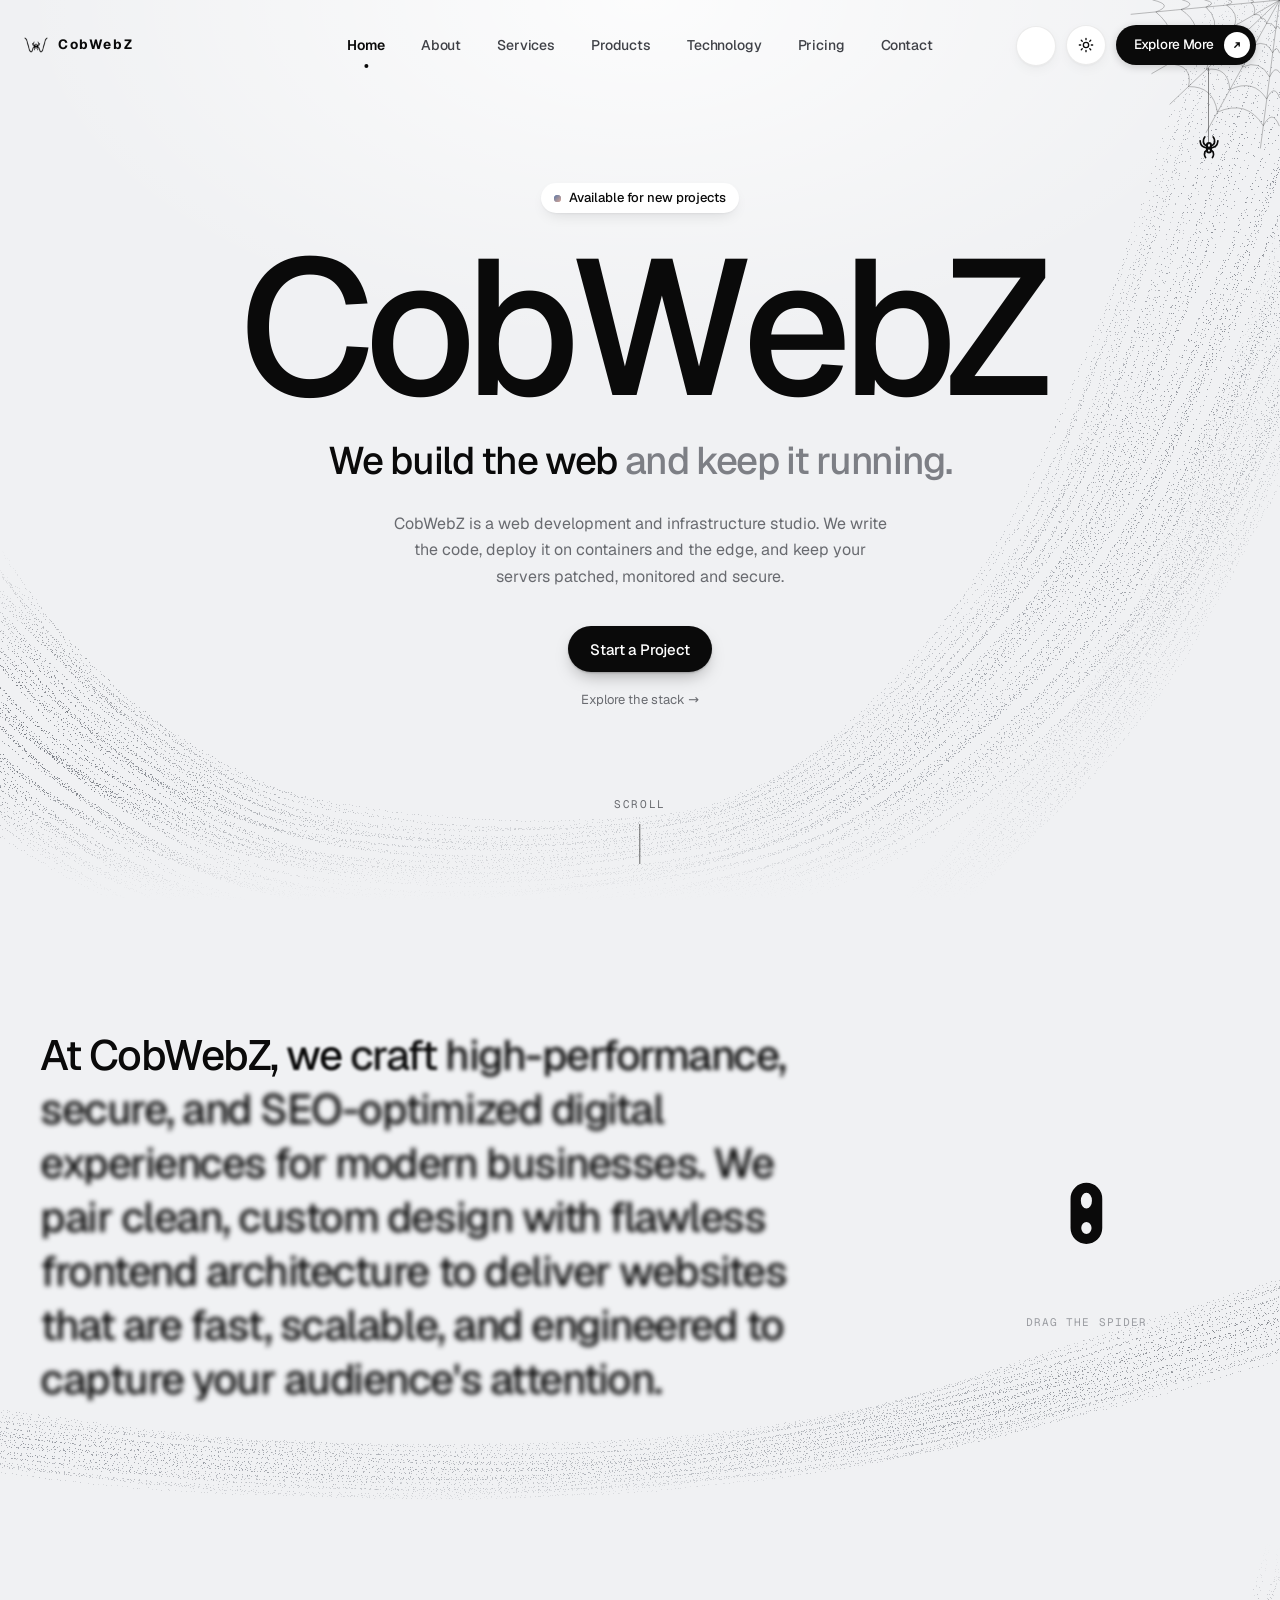
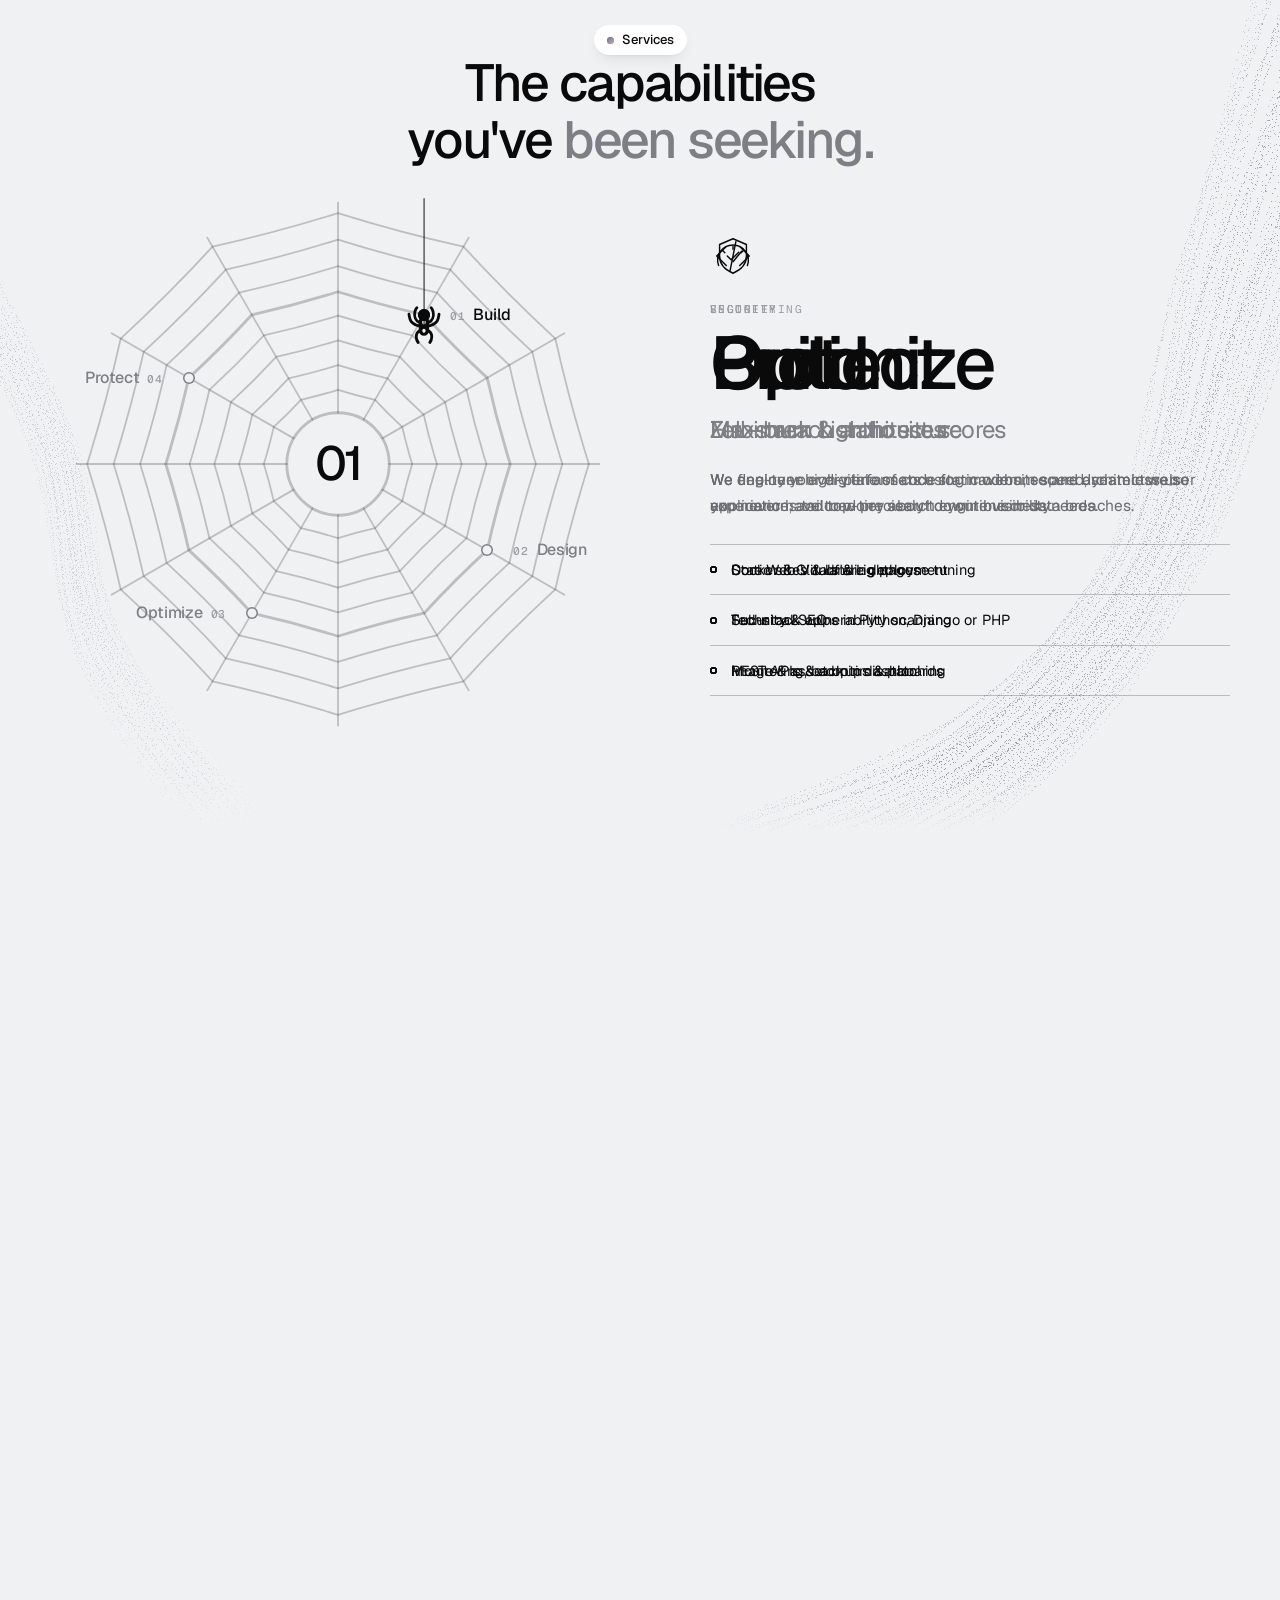
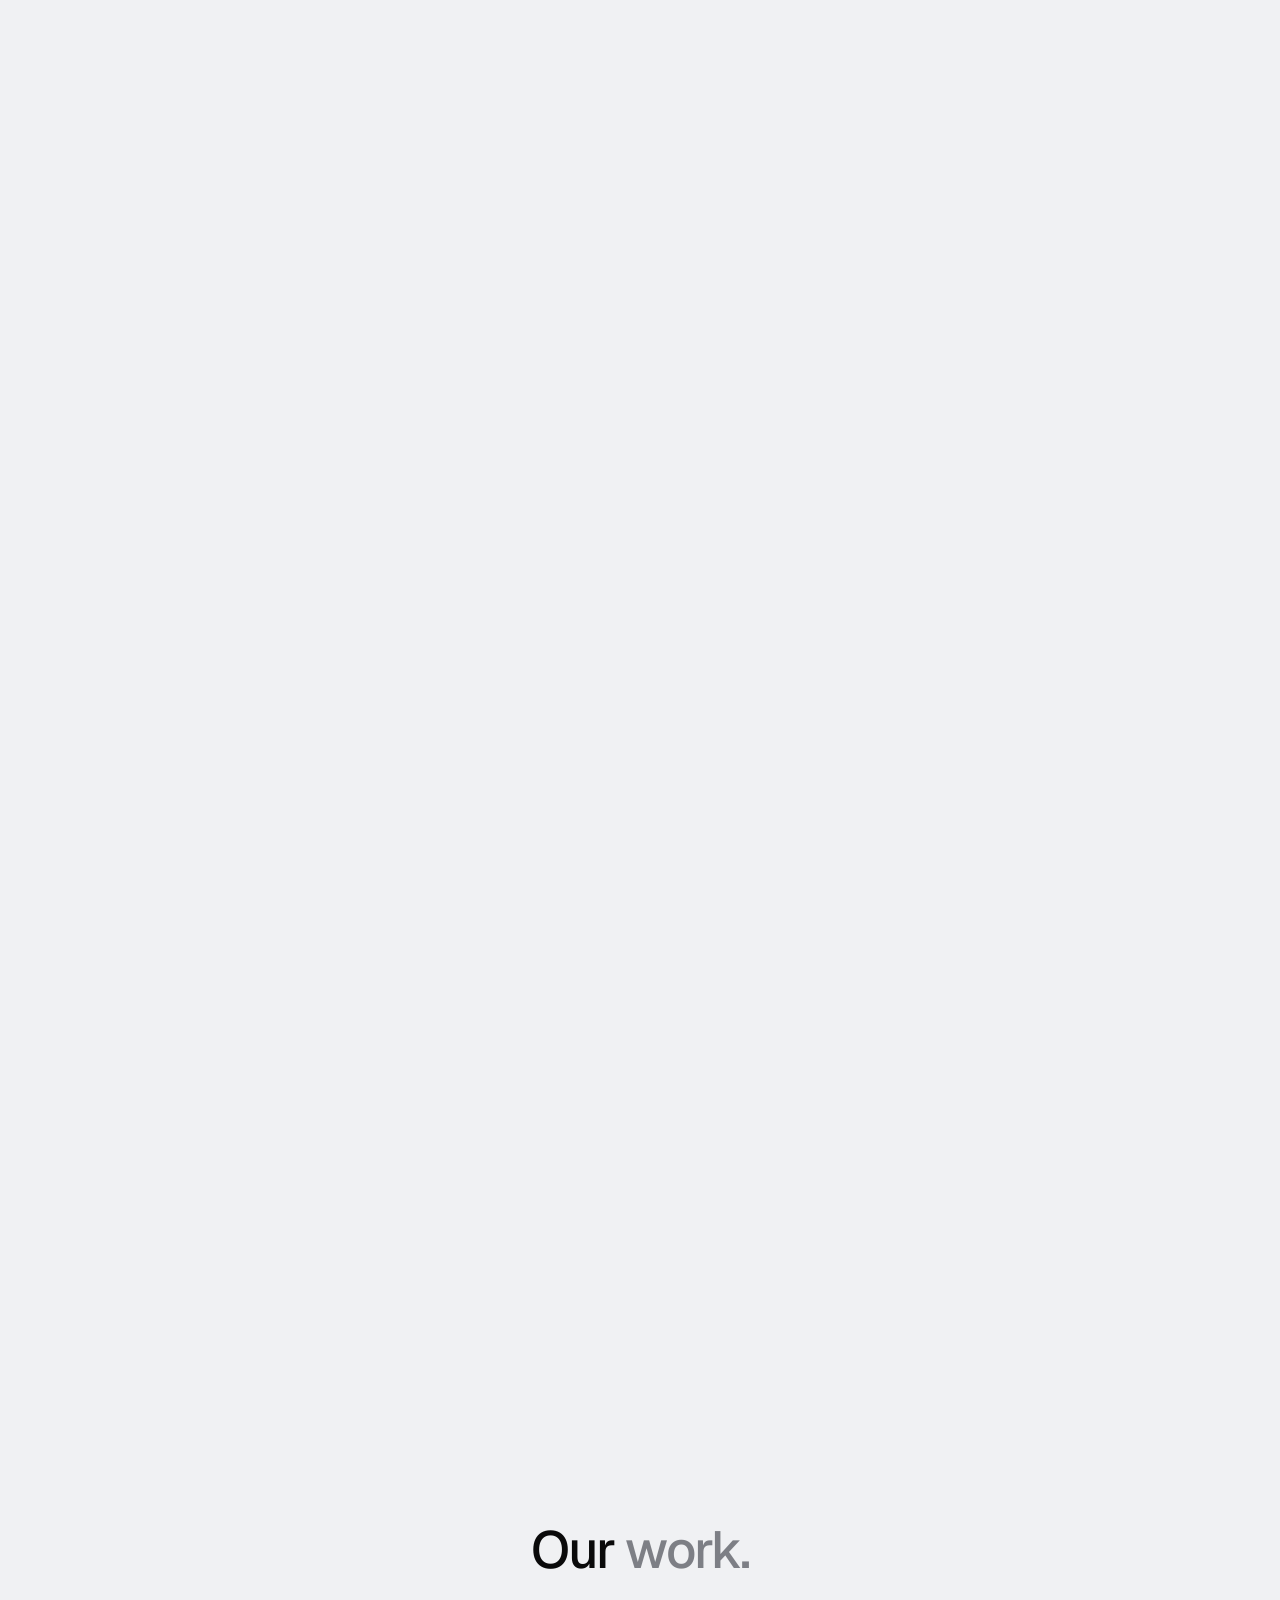
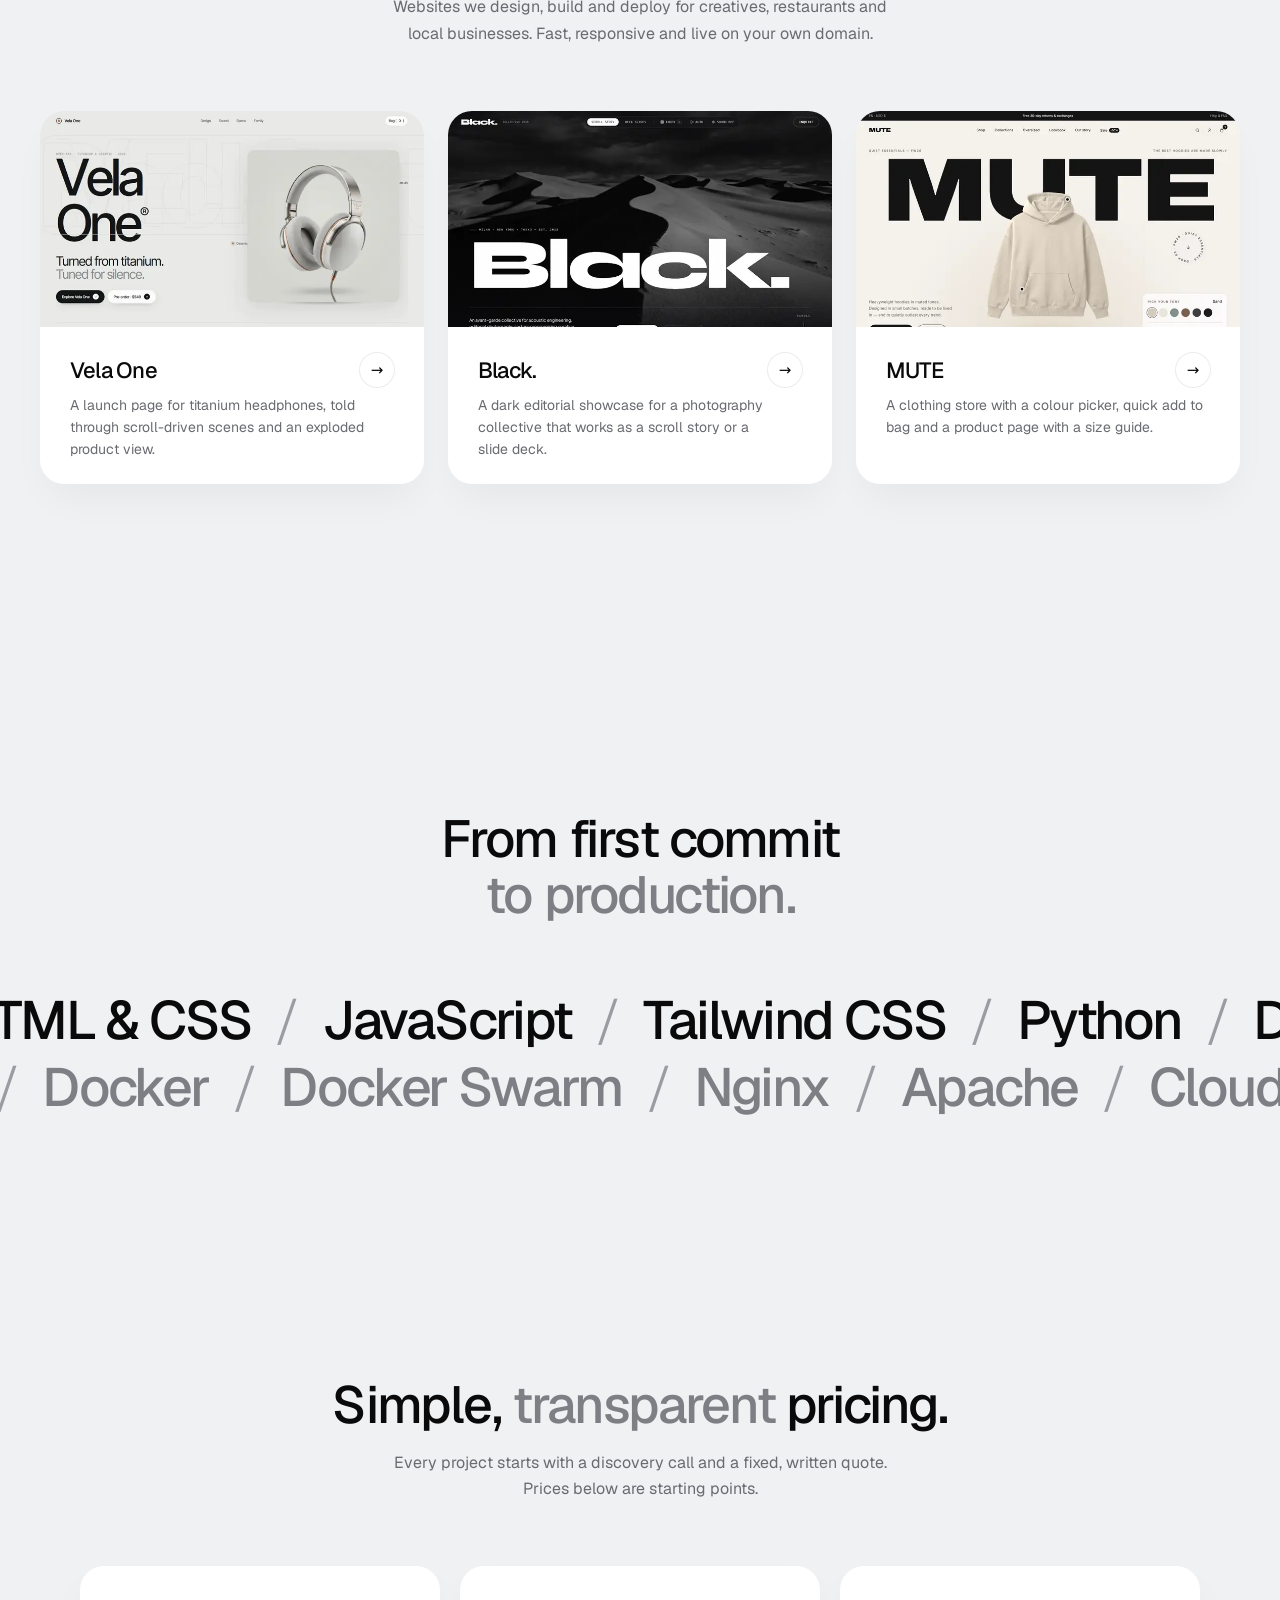
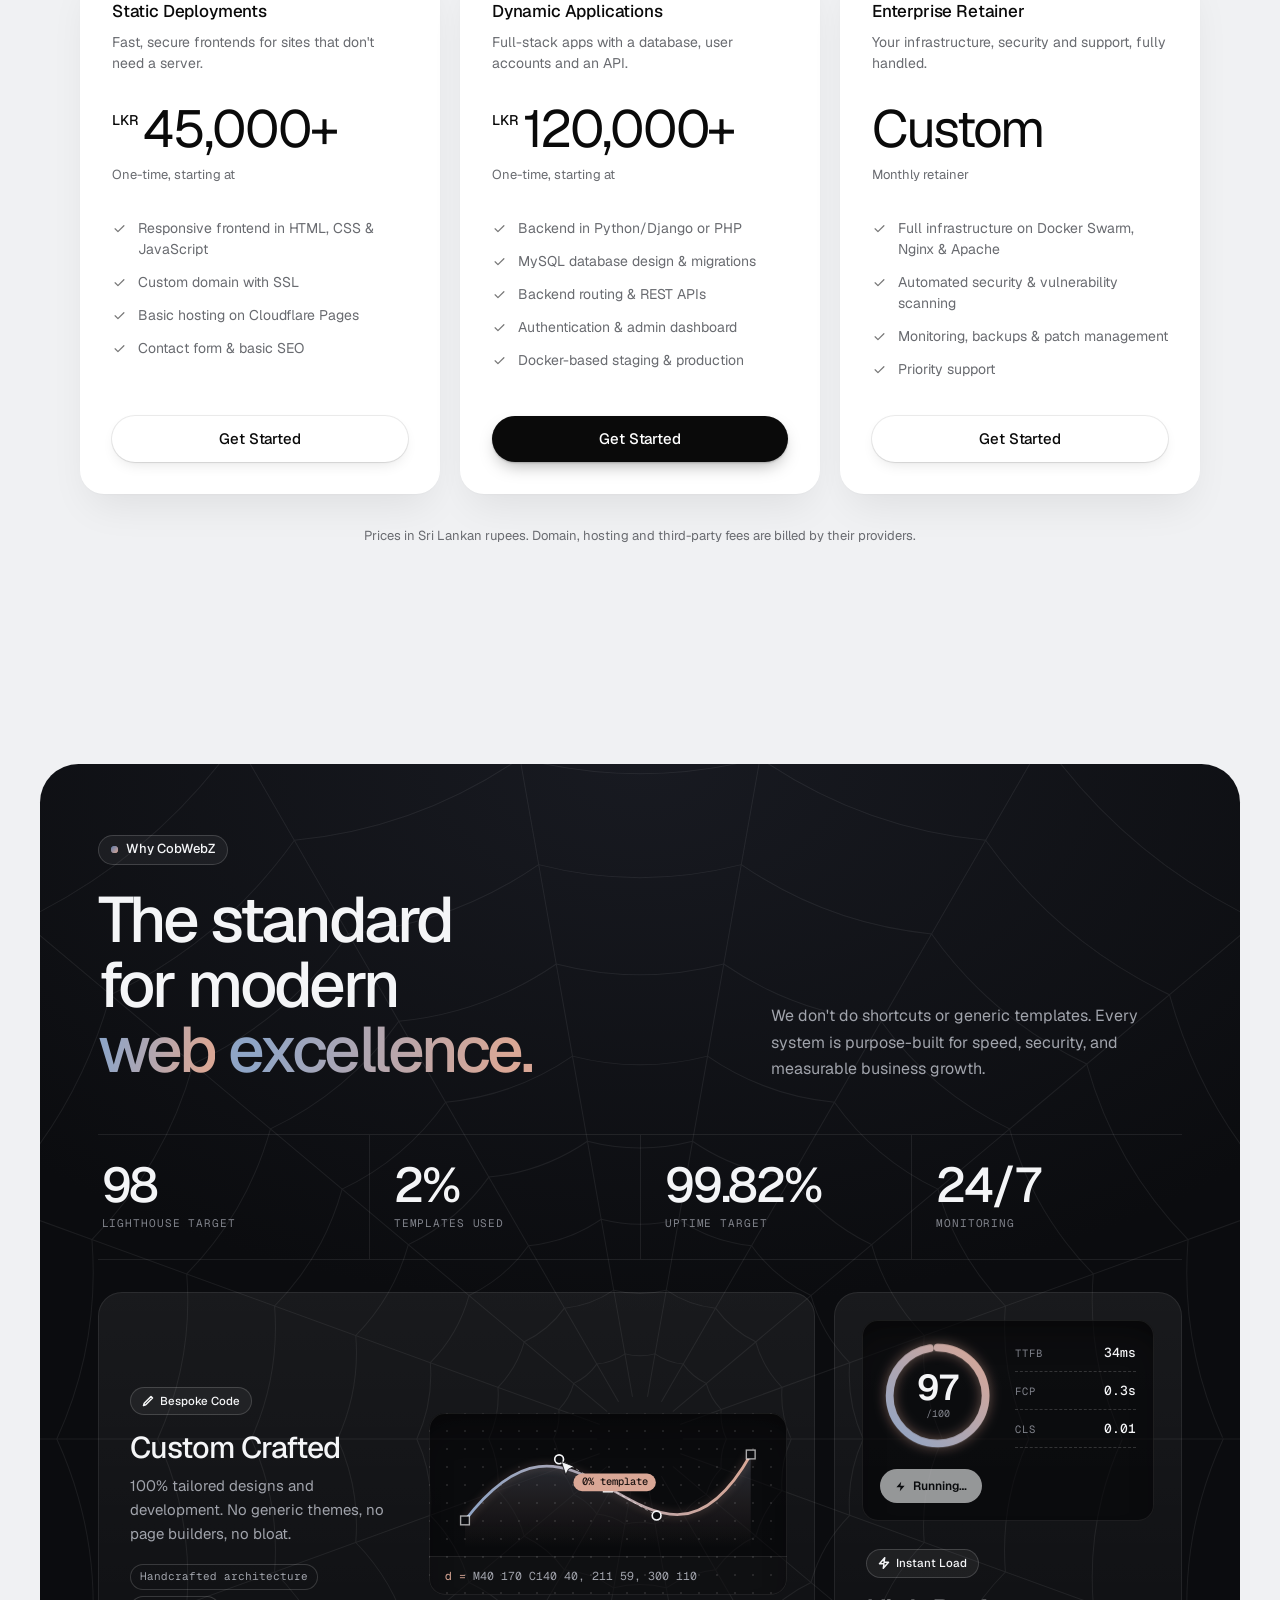
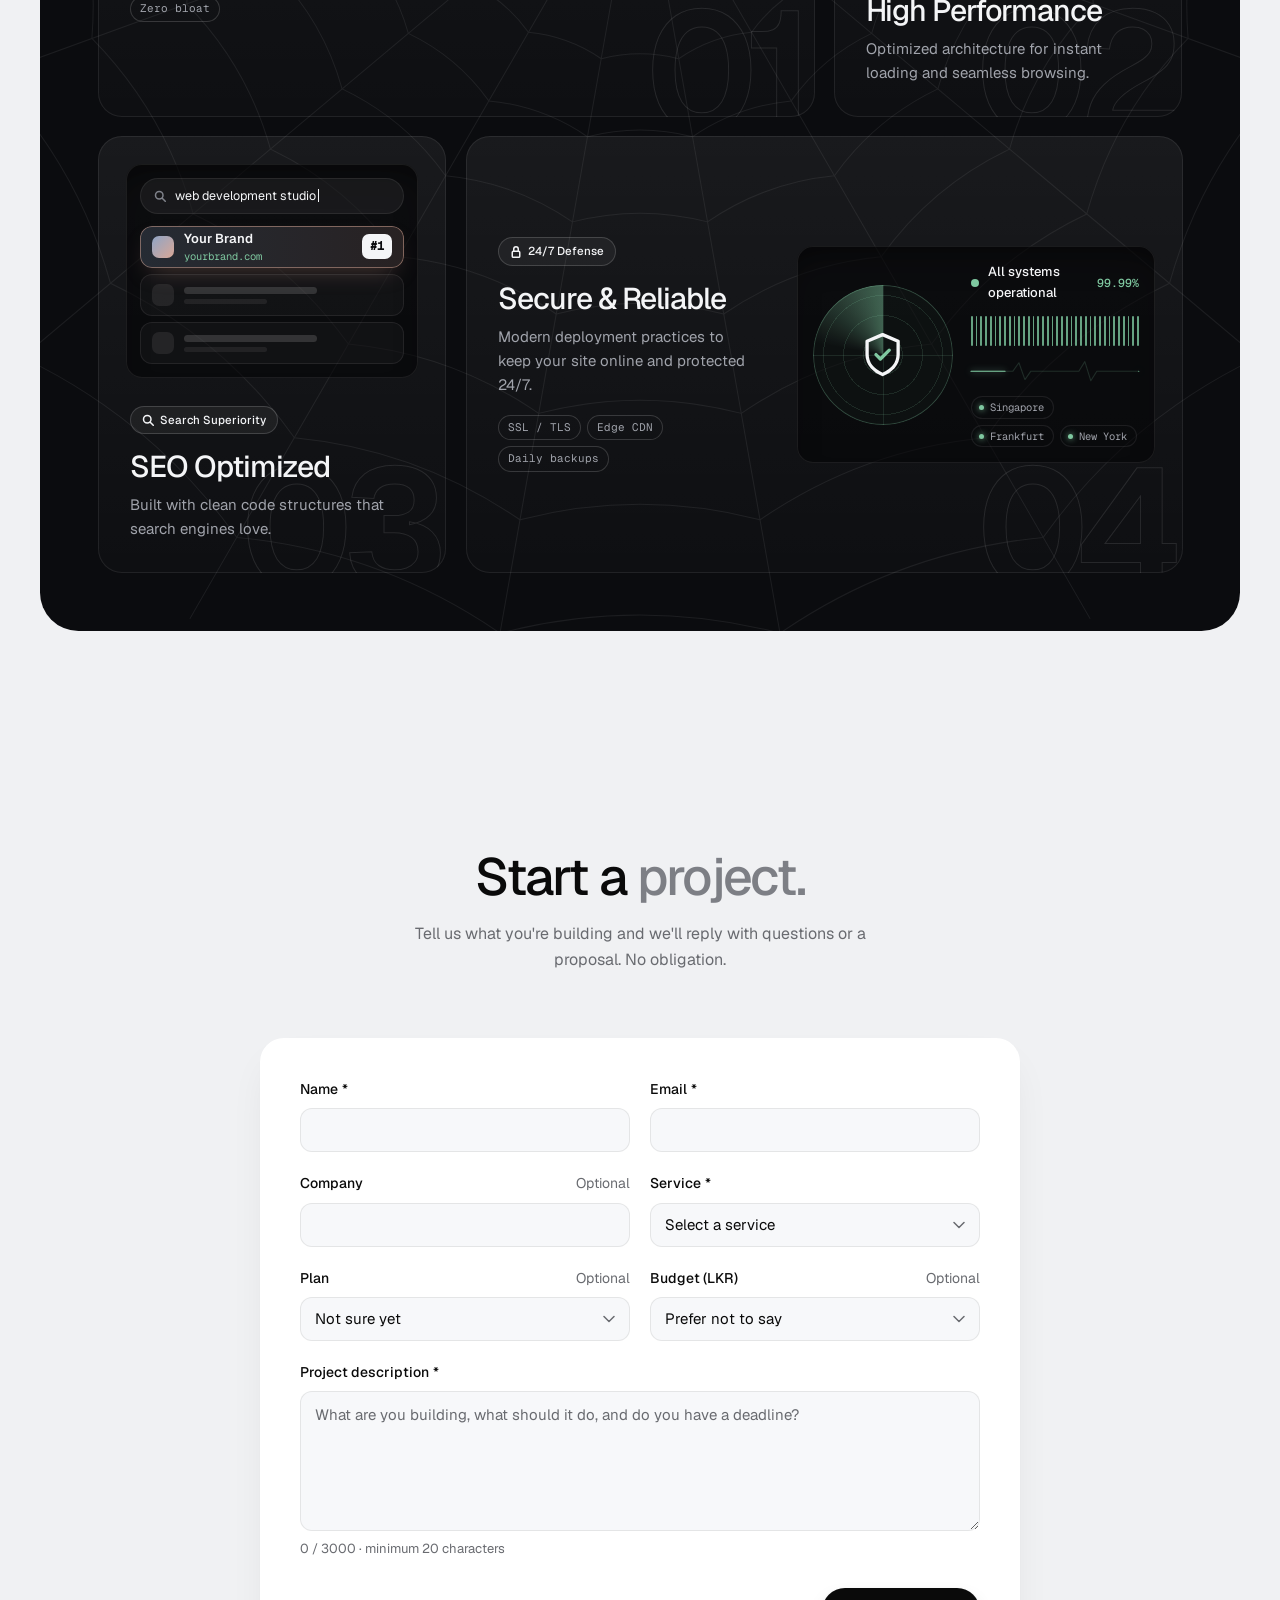
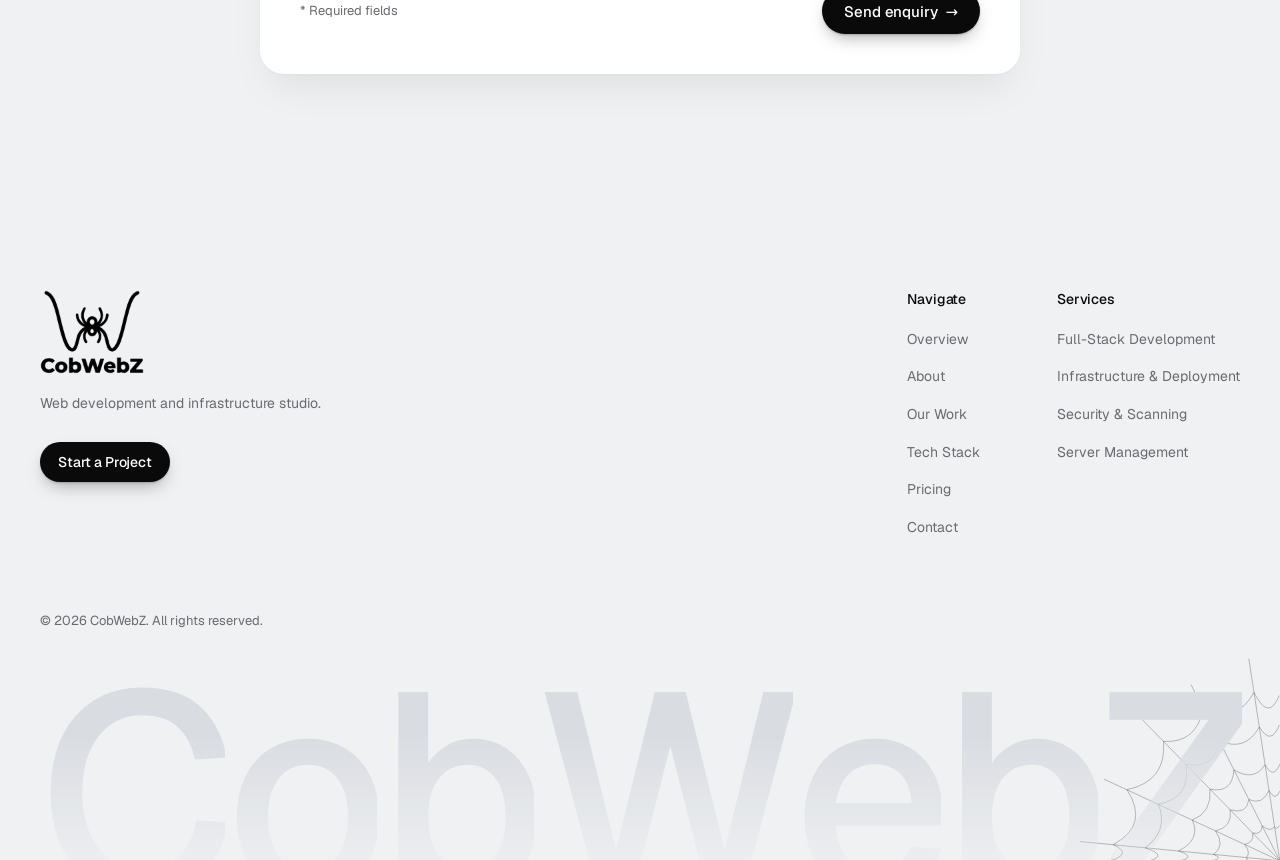
==== commit 4d9a1fdc: "ani" ====
--- a/index.html
+++ b/index.html
@@ -106,8 +106,7 @@
     <!-- ============ HERO ============ -->
     <section class="hero" id="overview" aria-labelledby="hero-title">
       <canvas class="particles" data-particles="hero" aria-hidden="true"></canvas>
-      <!-- Corner cobwebs, built by initCobwebs() in script.js -->
-      <div class="cobweb cobweb--tl" data-cobweb data-reveal aria-hidden="true"></div>
+      <!-- Corner cobweb, built by initCobwebs() in script.js -->
       <div class="cobweb cobweb--tr" data-cobweb="spider" data-reveal aria-hidden="true"></div>
 
       <div class="container-cube hero__inner">
@@ -133,8 +132,10 @@
     <!-- ============ ABOUT ============ -->
     <!-- As this section scrolls past, the statement darkens word by word and the spider mark
          spins its web. Both follow --p, which script.js sets on .about__body. Once it has
-         landed the spider can be dragged (initSpiderMark); its back legs are web threads. -->
+         landed the spider can be dragged and its web plucked (initSpiderMark); its back legs
+         are web threads. -->
     <section class="section about" id="about" aria-labelledby="about-title">
+      <canvas class="particles" data-particles="about" aria-hidden="true"></canvas>
       <div class="container-cube">
         <h2 id="about-title" class="sr-only">About us</h2>
 
@@ -178,6 +179,9 @@
 
     <!-- ============ OUR SERVICES ============ -->
     <section class="section services" id="services" aria-labelledby="services-title">
+      <div class="particles-pin" aria-hidden="true">
+        <div class="particles-pin__view"><canvas class="particles" data-particles="services"></canvas></div>
+      </div>
       <div class="container-cube">
         <header class="section-head services__head reveal">
           <p class="badge"><span class="badge__dot" aria-hidden="true"></span>Services</p>
@@ -294,6 +298,7 @@
     <!-- Each card shows a tall screenshot of the whole site (assets/work/*-scroll.webp); hovering scrolls it top to bottom.
          --frames on each image is its height in 16:9 card frames, which sets the scroll speed. -->
     <section class="section work" id="work" aria-labelledby="work-title">
+      <canvas class="particles" data-particles="work" aria-hidden="true"></canvas>
       <div class="container-cube">
         <header class="section-head reveal">
           <h2 id="work-title" class="h-section" data-split-words>Our <span class="accent">work.</span></h2>
@@ -301,8 +306,7 @@
             Fast, responsive and live on your own domain.</p>
         </header>
 
-        <!-- Each card opens its live demo site in a new tab. work.html lists the same sites in more detail.
-             On desktop the tags show at rest and swap to the description on hover. -->
+        <!-- Each card opens its live demo site in a new tab. work.html lists the same sites in more detail. -->
         <div class="card-container reveal" data-stagger>
           <a href="veloa%20one/Vela%20One.html" target="_blank" rel="noopener" class="work-card" data-cursor="View">
             <span class="work-card__media" data-preview>
@@ -315,12 +319,8 @@
                     tab)</span></span>
                 <span class="work-card__arrow" aria-hidden="true">→</span>
               </span>
-              <span class="work-card__swap">
-                <span class="work-card__text">A launch page for titanium headphones, told through scroll-driven scenes
-                  and an exploded product view.</span>
-                <span class="work-card__tags">HTML · CSS · JavaScript · GSAP</span>
-              </span>
-              <span class="work-card__meta"><span>Static Deployments</span><span>From LKR 25,000</span></span>
+              <span class="work-card__text">A launch page for titanium headphones, told through scroll-driven scenes
+                and an exploded product view.</span>
             </span>
           </a>
 
@@ -335,12 +335,8 @@
                     tab)</span></span>
                 <span class="work-card__arrow" aria-hidden="true">→</span>
               </span>
-              <span class="work-card__swap">
-                <span class="work-card__text">A dark editorial showcase for a photography collective that works as a
-                  scroll story or a slide deck.</span>
-                <span class="work-card__tags">HTML · Tailwind CSS · JavaScript · Web Audio</span>
-              </span>
-              <span class="work-card__meta"><span>Static Deployments</span><span>From LKR 25,000</span></span>
+              <span class="work-card__text">A dark editorial showcase for a photography collective that works as a
+                scroll story or a slide deck.</span>
             </span>
           </a>
 
@@ -355,12 +351,8 @@
                     tab)</span></span>
                 <span class="work-card__arrow" aria-hidden="true">→</span>
               </span>
-              <span class="work-card__swap">
-                <span class="work-card__text">A clothing store with a colour picker, quick add to bag and a product page
-                  with a size guide.</span>
-                <span class="work-card__tags">HTML · Tailwind CSS · JavaScript</span>
-              </span>
-              <span class="work-card__meta"><span>Static Deployments</span><span>From LKR 25,000</span></span>
+              <span class="work-card__text">A clothing store with a colour picker, quick add to bag and a product page
+                with a size guide.</span>
             </span>
           </a>
         </div>
@@ -374,6 +366,7 @@
     <!-- Two rows that drift in opposite directions and react to scrolling. List each tool once:
          script.js repeats the items to fill the row. -->
     <section class="section stack" id="stack" aria-labelledby="stack-title">
+      <canvas class="particles" data-particles="stack" aria-hidden="true"></canvas>
       <div class="container-cube">
         <header class="section-head reveal">
           <h2 id="stack-title" class="h-section" data-split-words>From first commit <span class="accent">to
@@ -415,6 +408,7 @@
     <!-- To edit plans: change the name in data-package (and the matching data-select-package),
          the price and the list items. The enquiry form's plan dropdown is built from these cards. -->
     <section class="section" id="pricing" aria-labelledby="pricing-title">
+      <canvas class="particles" data-particles="pricing" aria-hidden="true"></canvas>
       <div class="container-cube">
         <header class="section-head reveal">
           <h2 id="pricing-title" class="h-section" data-split-words>Simple, <span class="accent">transparent</span>
@@ -702,6 +696,7 @@
 
     <!-- ============ CONTACT ============ -->
     <section class="section" id="contact" aria-labelledby="contact-title">
+      <canvas class="particles" data-particles="contact" aria-hidden="true"></canvas>
       <div class="container-cube">
         <header class="section-head reveal">
           <h2 id="contact-title" class="h-section" data-split-words>Start a <span class="accent">project.</span></h2>
@@ -793,6 +788,7 @@
 
   <!-- ============ FOOTER ============ -->
   <footer class="footer">
+    <canvas class="particles" data-particles="footer" aria-hidden="true"></canvas>
     <div class="cobweb cobweb--br" data-cobweb data-reveal aria-hidden="true"></div>
     <div class="container-cube footer__inner">
       <div class="footer__brand">
--- a/style.css
+++ b/style.css
@@ -265,23 +265,35 @@
   }
   /* The links need about 1100px to sit clear of the logo and buttons; below that the
      menu button stands in for them. From 1100px up they show at the top of the page, and
-     once it scrolls (.is-scrolled, from script.js) they slide off to the right one after
-     another as the menu button spins in beside the theme button. Scrolling back to the
-     top runs it in reverse. --i is each link's position, --n the count (script.js). */
+     scrolling down (.is-folded, from script.js) slides them off to the right one after
+     another as the menu button spins in beside the theme button. Scrolling back up runs
+     it in reverse, wherever you are, and away from the top the links sit on a pill so
+     they read over the page. --i is each link's position, --n the count (script.js). */
   @media (max-width: 1099px) {
     .site-nav { display: none; }
   }
   @media (min-width: 1100px) {
     .site-nav { transition: visibility 0s; }
+    /* The pill's padding is always there, cancelled by the margin, so nothing moves */
+    .site-nav__list {
+      margin: -7px -22px;
+      padding: 7px 22px;
+      border-radius: var(--radius-pill);
+      transition: background-color 0.35s var(--ease-out), box-shadow 0.35s var(--ease-out);
+    }
+    .site-header.is-scrolled:not(.is-folded) .site-nav__list {
+      background-color: var(--color-surface);
+      box-shadow: var(--shadow-pill);
+    }
     .site-nav__list > li {
       transition: opacity 0.35s var(--ease-out), translate 0.5s var(--ease-out), filter 0.35s var(--ease-out);
       transition-delay: calc(var(--i, 0) * 40ms); /* back in from the left */
     }
-    .site-header.is-scrolled .site-nav {
+    .site-header.is-folded .site-nav {
       visibility: hidden; /* once the links have gone, so they can't be tabbed to */
       transition: visibility 0s 0.6s;
     }
-    .site-header.is-scrolled .site-nav__list > li {
+    .site-header.is-folded .site-nav__list > li {
       opacity: 0;
       translate: 56px 0;
       filter: blur(6px);
@@ -295,7 +307,7 @@
       transform: scale(0.4) rotate(-90deg);
       transition: opacity 0.2s var(--ease-out), transform 0.35s var(--ease-out), visibility 0s 0.35s;
     }
-    .site-header.is-scrolled .menu {
+    .site-header.is-folded .menu {
       opacity: 1;
       visibility: visible;
       transform: none;
@@ -306,7 +318,7 @@
       scale: 0 1;
       transition: transform 0.25s var(--ease-out), opacity 0.2s, scale 0.2s var(--ease-out);
     }
-    .site-header.is-scrolled .menu .hamburger-icon span {
+    .site-header.is-folded .menu .hamburger-icon span {
       scale: 1;
       transition: transform 0.25s var(--ease-out), opacity 0.2s, scale 0.35s var(--ease-out) calc(0.4s + var(--b, 0) * 70ms);
     }
@@ -521,7 +533,8 @@
     70%, 100% { transform: scale(2.6); opacity: 0; }
   }
 
-  /* Particle ribbons, drawn by initParticles() in script.js */
+  /* Particle ribbons, drawn by initParticles() in script.js. It sizes and places each canvas
+     to cover just its ribbons, so these are only the starting box. */
   .particles {
     position: absolute;
     inset: 0;
@@ -529,6 +542,19 @@
     width: 100%;
     height: 100%;
     pointer-events: none;
+  }
+  /* Our Services holds still while you scroll through it, so its ribbons do too: their
+     canvas sits in a screen-high box that sticks to the top of the section */
+  .particles-pin {
+    position: absolute;
+    inset: 0;
+    z-index: -1;
+    pointer-events: none;
+  }
+  .particles-pin__view {
+    position: sticky;
+    top: 0;
+    height: min(100svh, 100%);
   }
 
   /* ---------- Hero ---------- */
@@ -846,8 +872,13 @@
     stroke-linecap: round;
   }
   .spider__thread { stroke-width: 27; }
-  .spider__leg { stroke-width: 20; transform-origin: var(--o); }
-  .spider .spider__body { fill: var(--color-ink); stroke: none; transform-origin: 387.5px 281px; }
+  .spider__leg { stroke-width: 20; transform-origin: var(--o); transition: scale 0.3s var(--ease-out); }
+  .spider .spider__body {
+    fill: var(--color-ink);
+    stroke: none;
+    transform-origin: 387.5px 281px;
+    transition: scale 0.3s var(--ease-out);
+  }
   .spider .spider__hit { fill: transparent; pointer-events: all; }
   .spider__bug { transform-origin: 387.5px 281px; }
 
@@ -860,9 +891,14 @@
     transform: scale(clamp(0.3, (var(--p, 0) - 0.40) * 3.5 + 0.3, 1));
   }
 
-  /* Once it has landed, script.js lets the spider be dragged; it springs back on release */
+  /* Once it has landed, script.js lets the spider be dragged (it springs back on release)
+     and the W's outer threads be plucked */
   .about__mark.is-live .spider__bug { cursor: grab; touch-action: none; }
   .about__mark.is-dragging .spider__bug { cursor: grabbing; }
+  .about__mark.is-live .spider__thread:not(.spider__arm) { cursor: pointer; }
+  /* A fast swipe past startles it: it hunches and pulls its legs in */
+  .about__mark.is-startled .spider__leg { scale: 0.7; transition-duration: 0.12s; }
+  .about__mark.is-startled .spider__body { scale: 0.92; transition-duration: 0.12s; }
   .about__mark.is-scuttling .spider__leg {
     animation: spider-scuttle 0.16s ease-in-out infinite alternate;
     animation-delay: calc(var(--i) * -55ms);
@@ -885,7 +921,19 @@
   }
   .js .about__hint { display: block; }
   .js .about__mark.is-live .about__hint { opacity: 1; }
-  .js .about__mark.is-live.is-touched .about__hint { opacity: 0; }
+  .js .about__mark.is-live.is-hint-off .about__hint { opacity: 0; }
+
+  /* Snapping the spider back from far out shakes the web, words included: the tremor runs
+     from the last word (nearest the spider) back to the first; script.js sets --tremor */
+  .about__statement.is-trembling .word {
+    animation: word-tremor 0.55s var(--ease-out) calc((var(--n) - var(--i)) * 12ms);
+  }
+  @keyframes word-tremor {
+    0%, 100% { translate: 0 0; }
+    25% { translate: 0 calc(var(--tremor, 3px) * -1); }
+    55% { translate: 0 calc(var(--tremor, 3px) * 0.5); }
+    80% { translate: 0 calc(var(--tremor, 3px) * -0.2); }
+  }
 
   /* ---------- Our Services: four services hung on a web ---------- */
   /* script.js (initServices) draws the web into .services__silk: 12 spokes, 8 rings, the
@@ -1308,31 +1356,12 @@
     transition-duration: 0.5s;
     transition-timing-function: cubic-bezier(0.25, 1, 0.5, 1);
   }
-  .work-card__swap {
-    display: grid;
-    flex: 1;
-    gap: 10px;
+  .work-card__text {
     margin-top: 8px;
-  }
-  .work-card__text {
     font-size: 14px;
     line-height: 1.55;
     text-wrap: pretty;
   }
-  .work-card__tags {
-    font-family: var(--font-mono);
-    font-size: 12px;
-    line-height: 1.6;
-    color: var(--color-subtle);
-  }
-  .work-card__meta {
-    display: flex;
-    justify-content: space-between;
-    gap: 12px;
-    margin-top: 22px;
-    font-size: 13px;
-  }
-  .work-card__meta span:last-child { font-weight: 500; color: var(--color-ink); }
 
   @media (min-width: 900px) {
     .card-container { flex-direction: row; }
@@ -1342,23 +1371,11 @@
   /* Focus state: hovered card scales up over its neighbours; siblings shrink, dim and
      drift away from it. Only with a real pointer and room for the three cards in a row. */
   @media (min-width: 900px) and (hover: hover) and (pointer: fine) {
-    /* Tags and description share one grid cell, sized by the taller, so the swap never shifts the layout */
-    .work-card__swap > * {
-      grid-area: 1 / 1;
-      transition: opacity 0.5s cubic-bezier(0.25, 1, 0.5, 1), transform 0.5s cubic-bezier(0.25, 1, 0.5, 1);
-    }
-    .work-card__text {
-      opacity: 0;
-      transform: translateY(10px);
-    }
-
     .work-card:is(:hover, :focus-visible) {
       z-index: 2;
       transform: scale(1.15);
       box-shadow: 0 30px 60px -12px rgba(0, 0, 0, 0.2);
     }
-    .work-card:is(:hover, :focus-visible) .work-card__text { opacity: 1; transform: none; }
-    .work-card:is(:hover, :focus-visible) .work-card__tags { opacity: 0; transform: translateY(-6px); }
     .work-card:is(:hover, :focus-visible) .work-card__arrow {
       background: var(--color-ink);
       box-shadow: none;
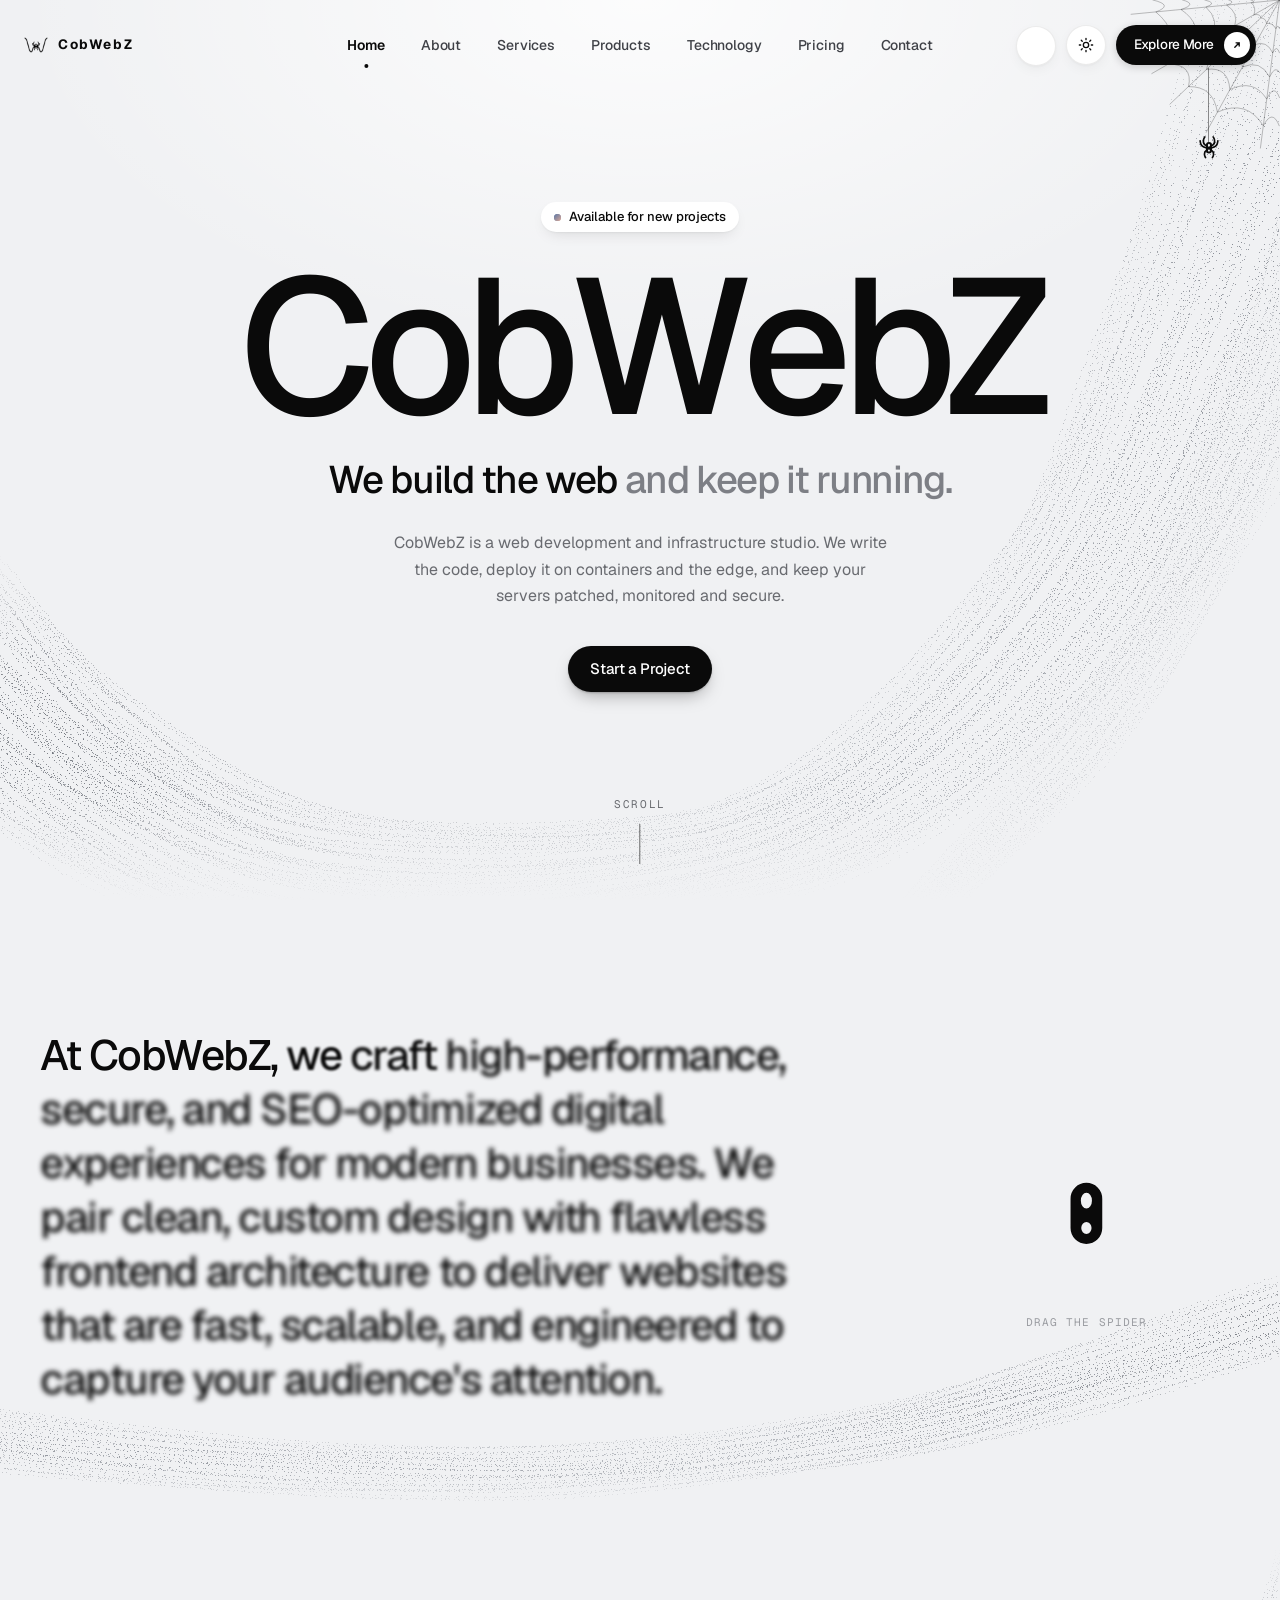
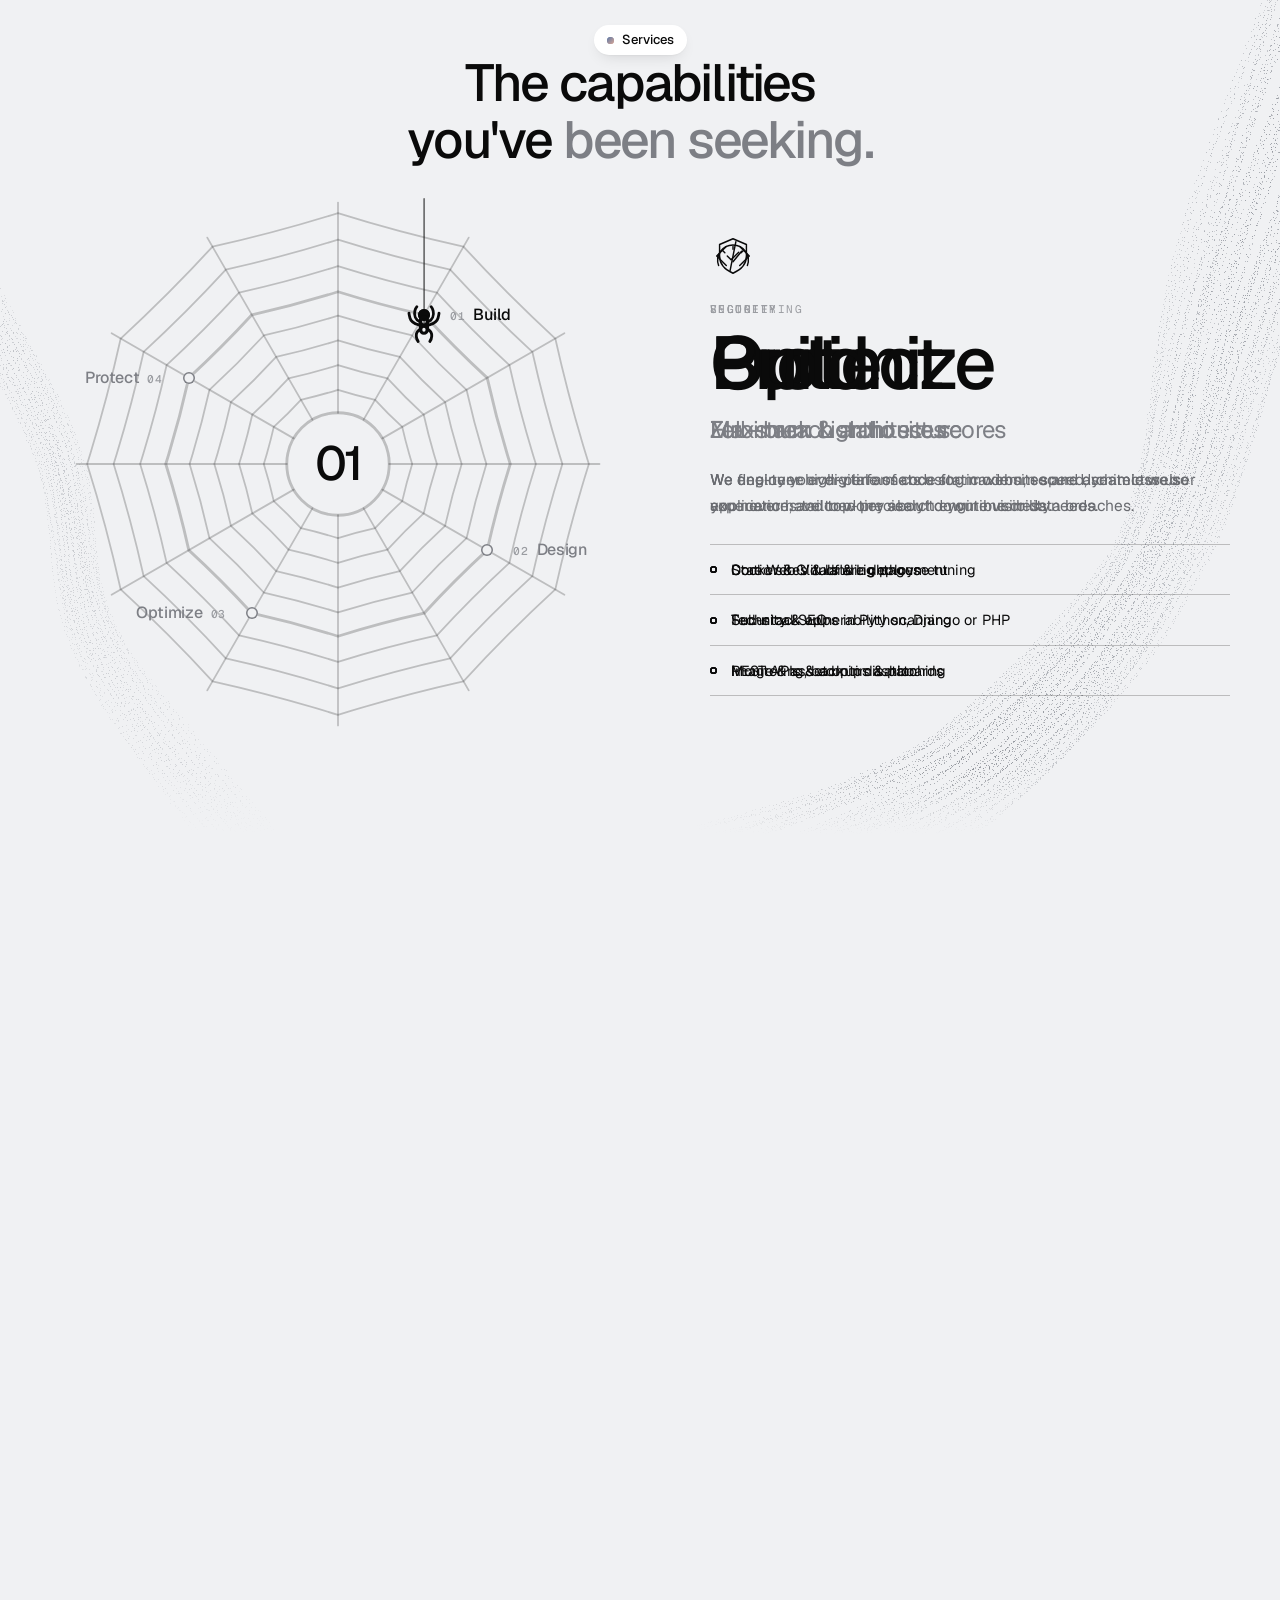
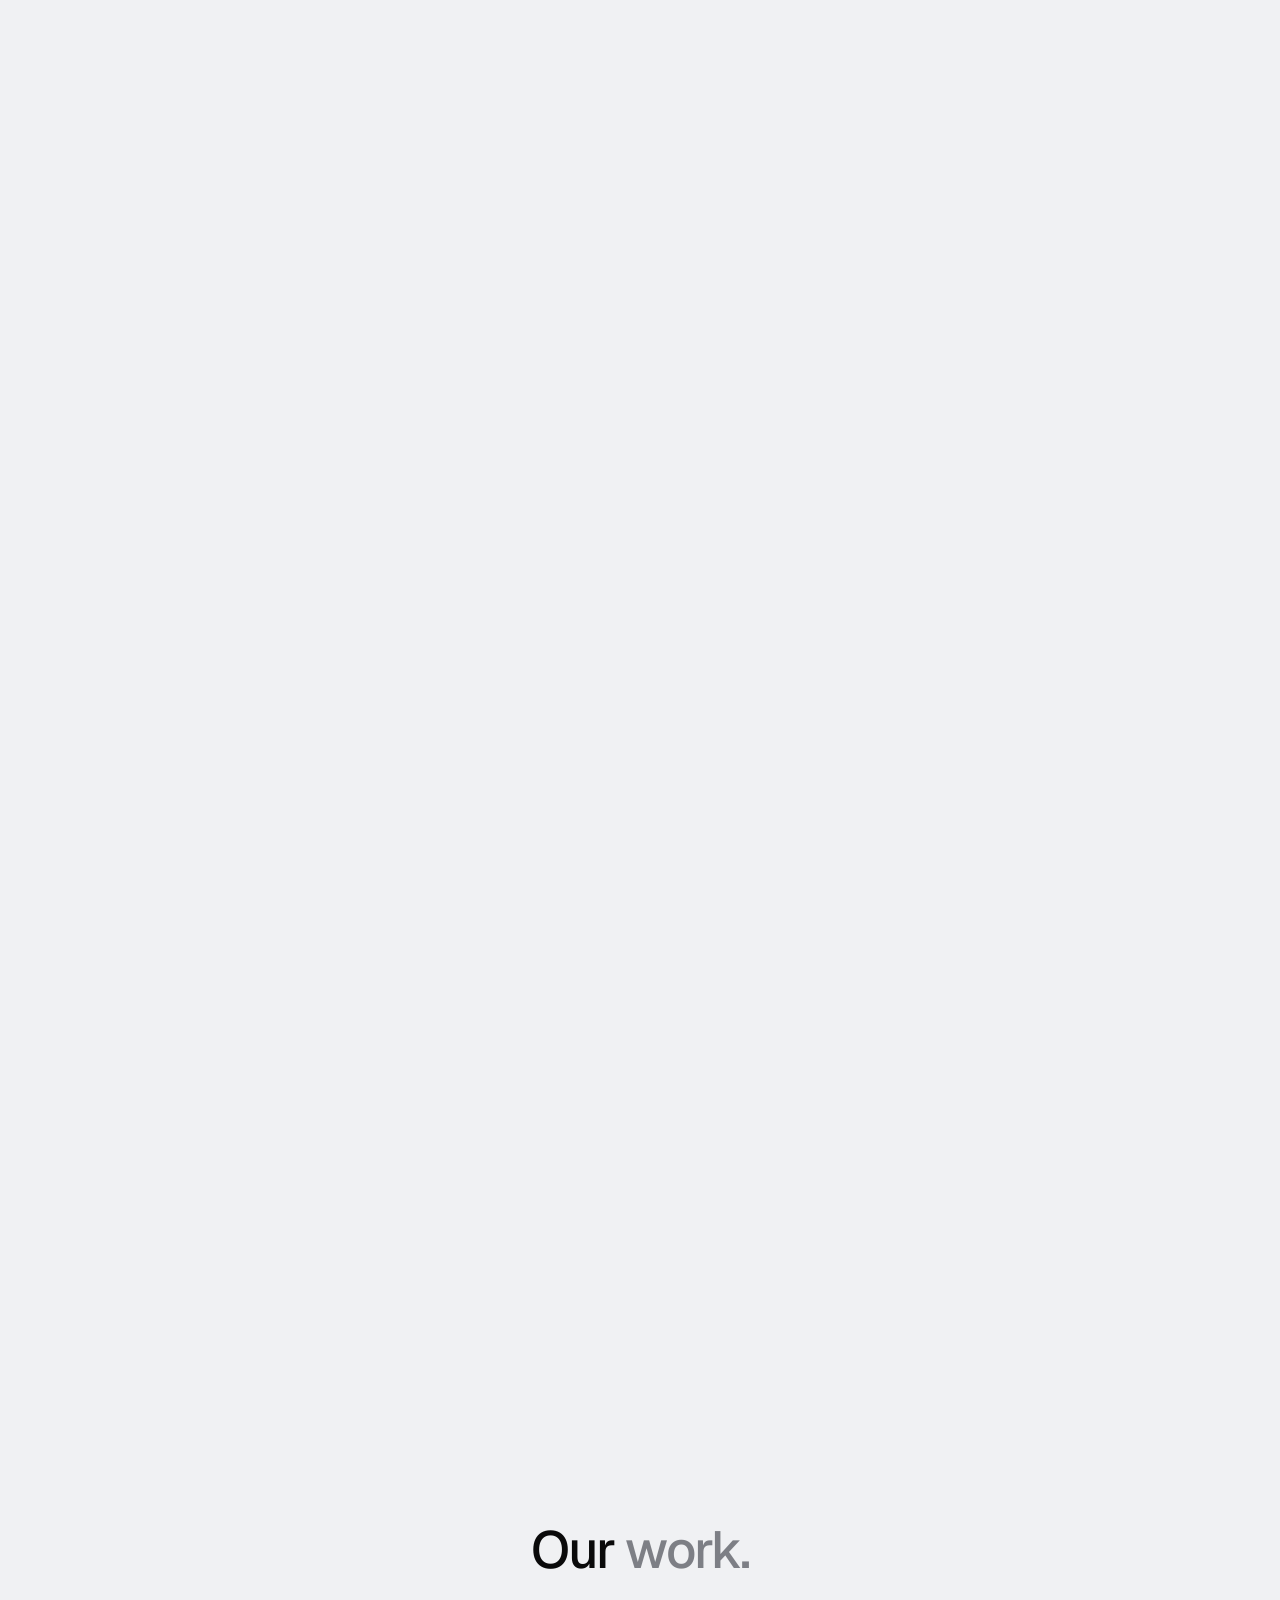
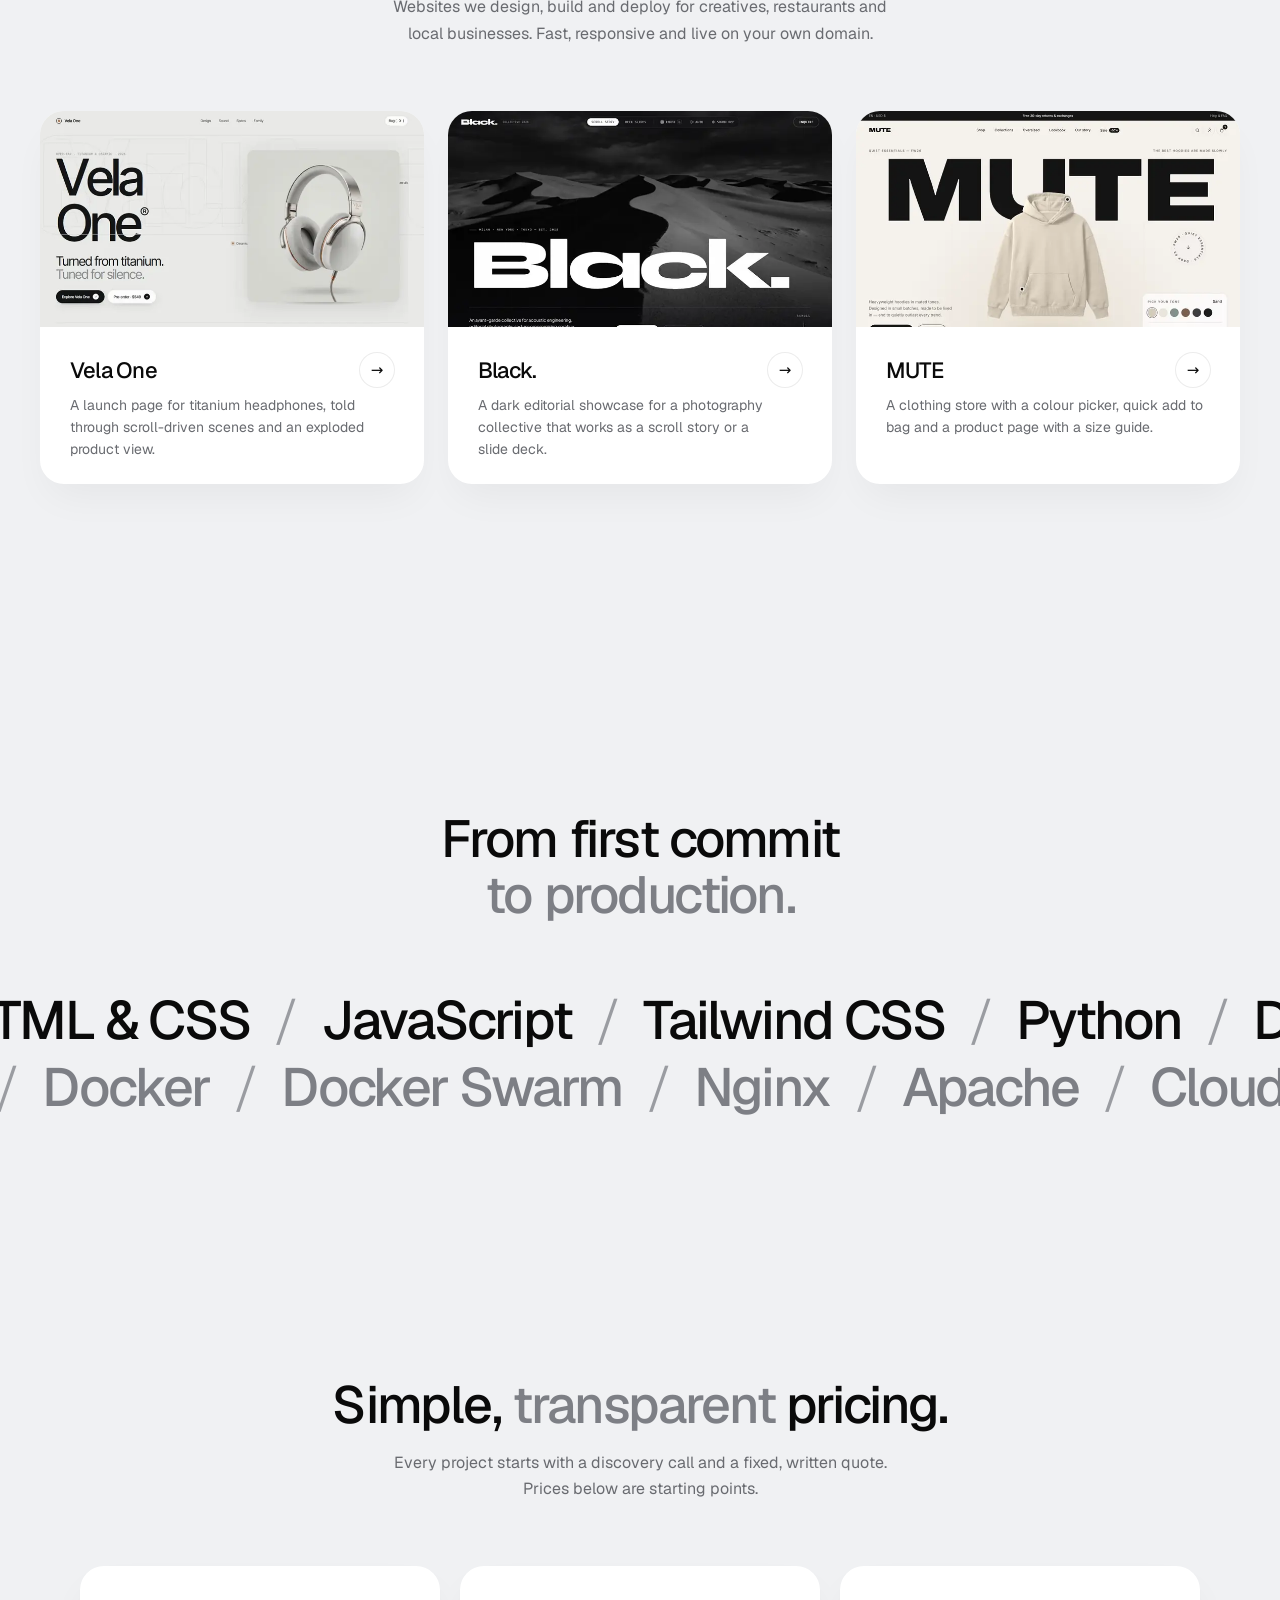
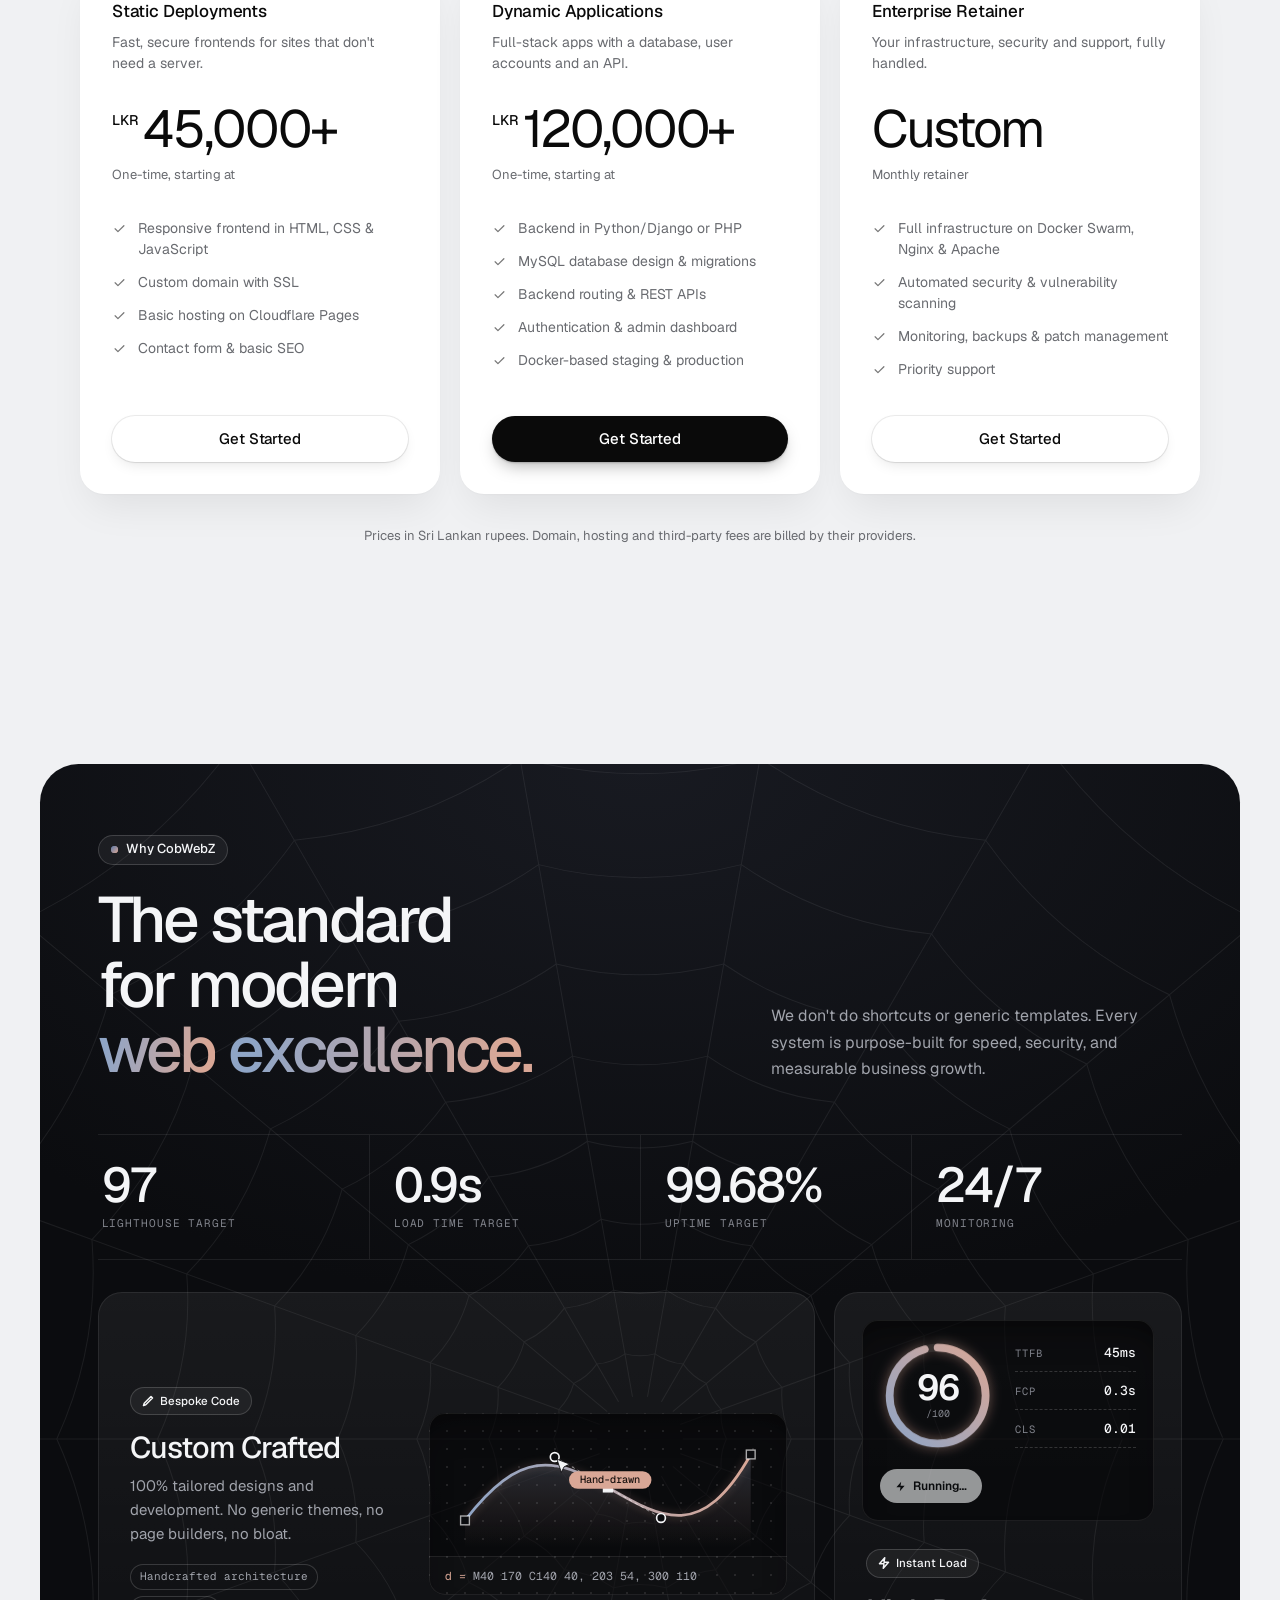
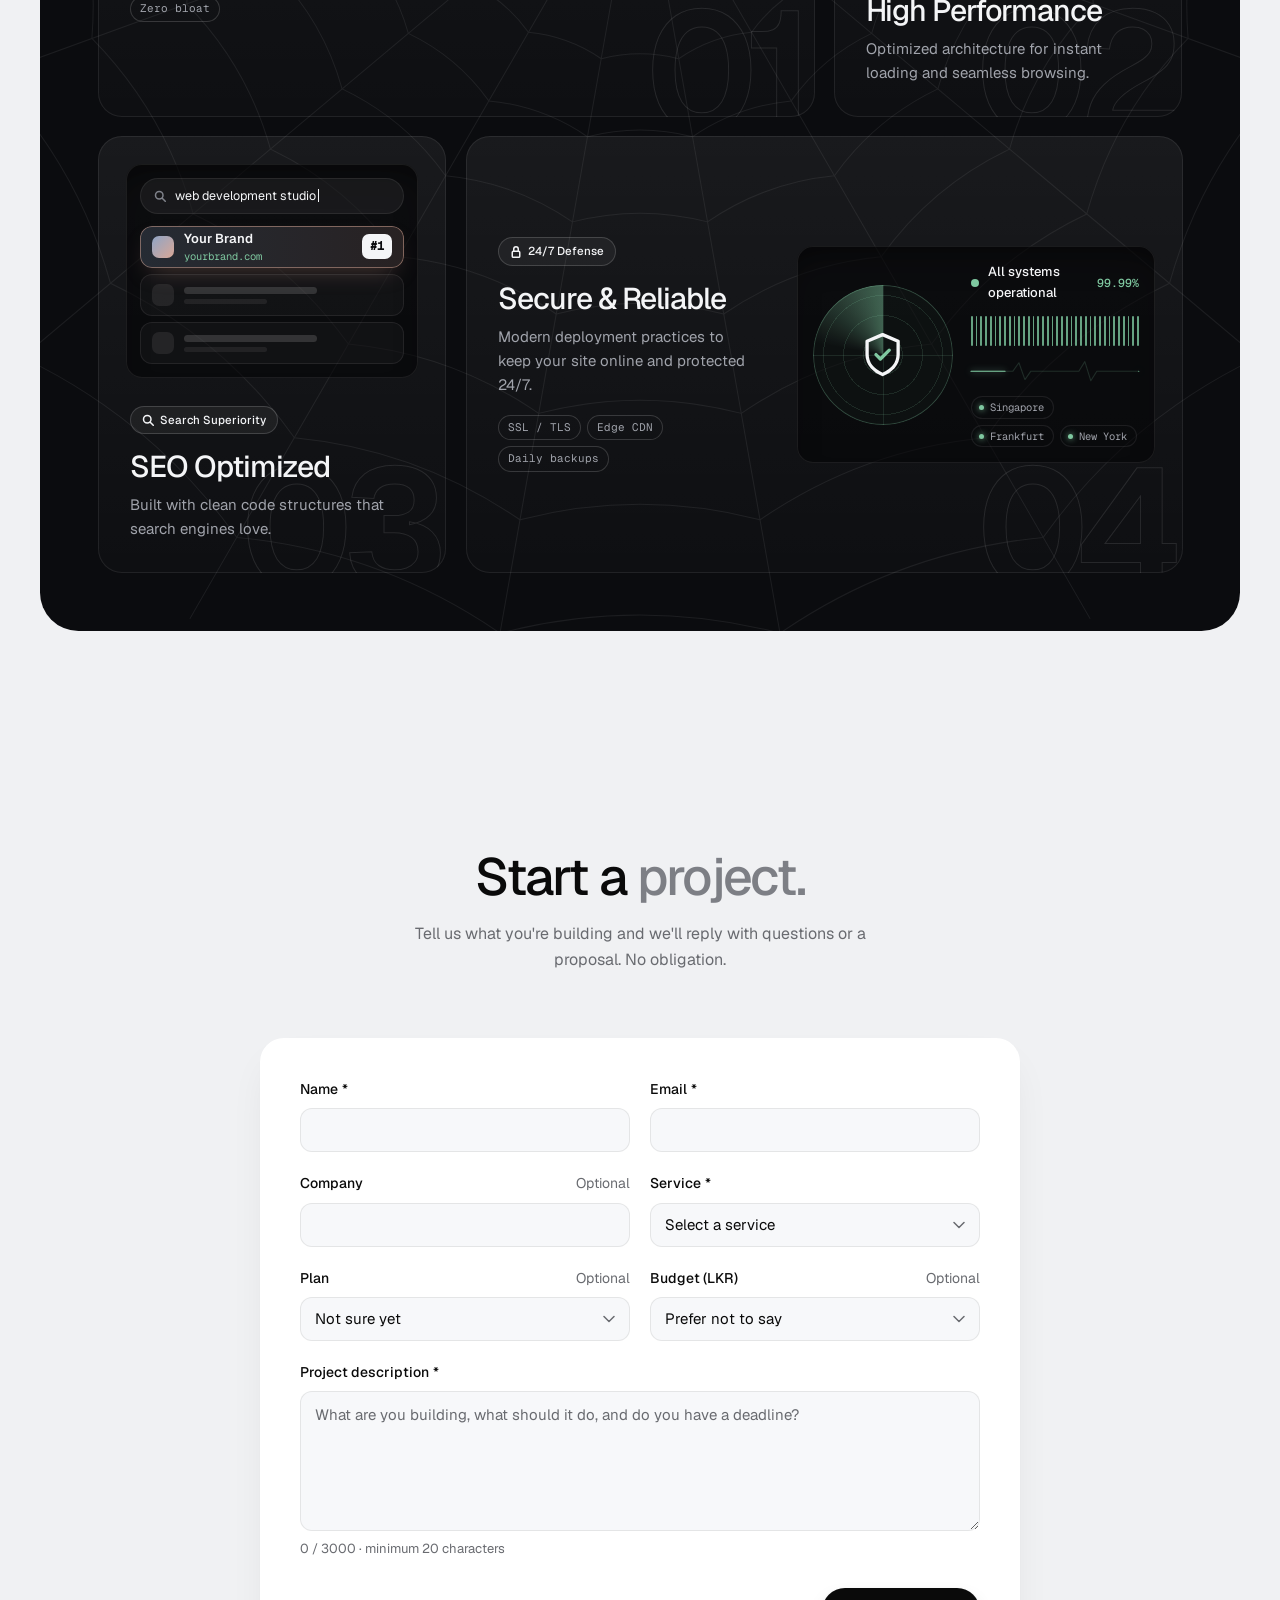
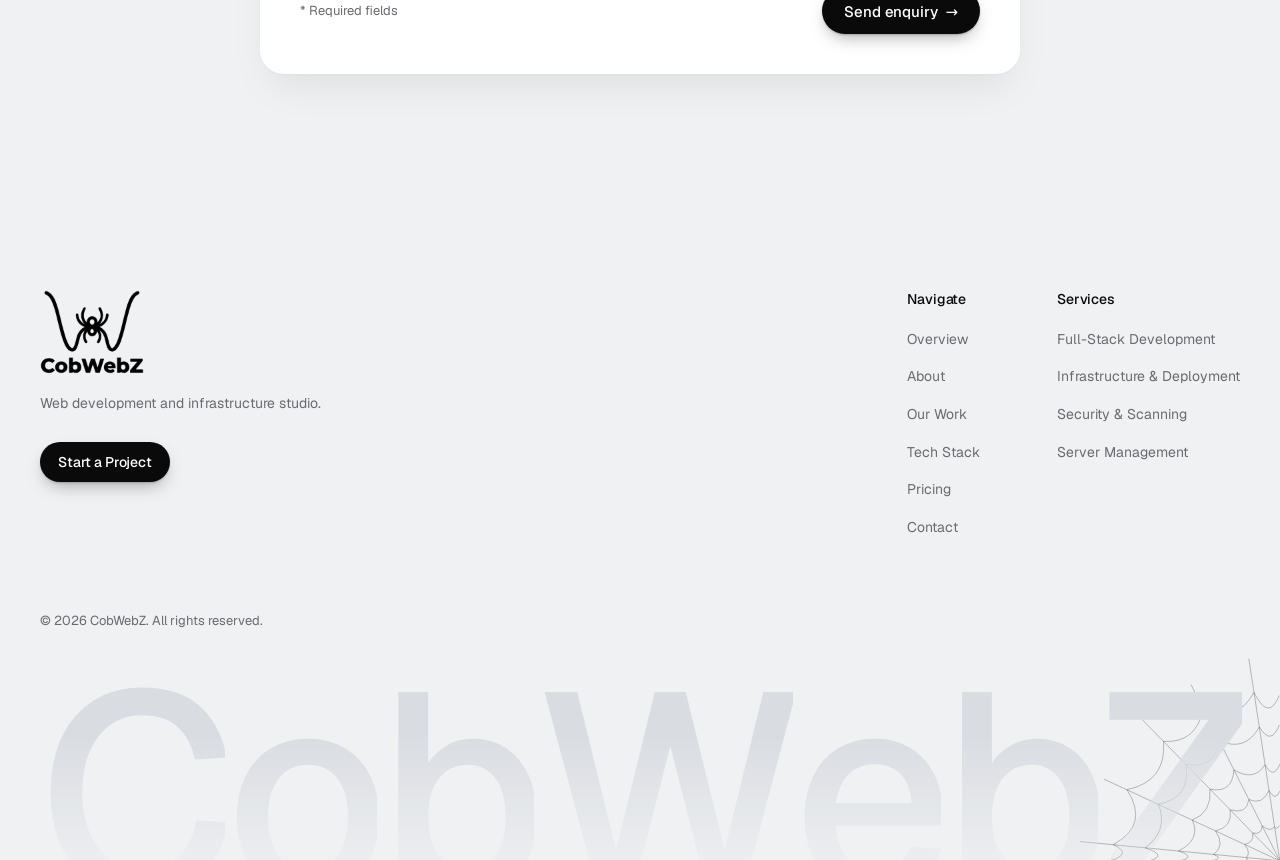
==== commit 5184c936: "k" ====
--- a/index.html
+++ b/index.html
@@ -73,6 +73,22 @@
               <li><a href="#pricing" data-nav>Pricing</a></li>
               <li><a href="#contact" data-nav>Contact</a></li>
             </ul>
+            <!-- On phones the header keeps only the menu button; these stand in for the two beside it -->
+            <div class="menu__extras">
+              <button type="button" class="menu__theme" role="switch" aria-checked="false" data-theme-toggle>
+                <span>Dark mode</span>
+                <span class="menu__switch" aria-hidden="true"></span>
+              </button>
+              <a href="work.html" class="menu__cta">
+                <span>Explore More</span>
+                <span class="site-header__cta-arrow" aria-hidden="true">
+                  <svg viewBox="0 0 16 16" width="10" height="10" fill="none" stroke="currentColor" stroke-width="2.2"
+                    stroke-linecap="round" stroke-linejoin="round">
+                    <path d="M4.5 11.5L11.5 4.5M11.5 4.5H6.5M11.5 4.5V9.5" />
+                  </svg>
+                </span>
+              </a>
+            </div>
           </nav>
         </div>
 
@@ -122,7 +138,6 @@
           deploy it on containers and the edge, and keep your servers patched, monitored and secure.</p>
         <div class="hero__actions" data-hero-step>
           <a href="#contact" class="btn btn--primary btn--lg" data-magnetic>Start a Project</a>
-          <a href="#stack" class="hero__note">Explore the stack <span aria-hidden="true">→</span></a>
         </div>
       </div>
 
@@ -496,7 +511,7 @@
           <!-- Numbers count from data-from to their written value when they come into view -->
           <ul class="why-us__stats reveal" data-why-stats>
             <li><b data-from="0">100</b><span>Lighthouse target</span></li>
-            <li><b data-from="100" data-suffix="%">0%</b><span>Templates used</span></li>
+            <li><b data-from="5" data-decimals="1" data-suffix="s">0.8s</b><span>Load time target</span></li>
             <li><b data-from="90" data-decimals="2" data-suffix="%">99.99%</b><span>Uptime target</span></li>
             <li><b>24/7</b><span>Monitoring</span></li>
           </ul>
@@ -547,7 +562,7 @@
                     <g class="pen__cursor" data-pen-cursor>
                       <path d="M0 0l8 24 5-10 10-5z" />
                       <rect x="22" y="22" width="150" height="32" rx="16" />
-                      <text x="97" y="43">0% template</text>
+                      <text x="97" y="43">Hand-drawn</text>
                     </g>
                   </svg>
                   <code class="pen__code" data-pen-code>M40 170 C140 40, 220 60, 300 110</code>
--- a/style.css
+++ b/style.css
@@ -435,6 +435,70 @@
     background: var(--color-ink);
   }
 
+  /* Phones: the header keeps only the menu button, and the theme toggle and the CTA move
+     to the foot of the menu (.menu__extras, hidden on wider screens) */
+  .menu__extras { display: none; }
+  @media (max-width: 640px) {
+    .site-header__actions > .theme-btn,
+    .site-header__actions > .site-header__cta-btn { display: none; }
+    .menu__extras {
+      display: grid;
+      gap: 8px;
+      margin-top: 8px;
+      padding-top: 8px;
+      border-top: 1px solid var(--color-line);
+    }
+  }
+  .menu__theme {
+    display: flex;
+    align-items: center;
+    justify-content: space-between;
+    width: 100%;
+    padding: 10px 14px;
+    border-radius: 12px;
+    font-size: 14.5px;
+    font-weight: 500;
+    color: var(--color-ink);
+    text-align: left;
+    transition: background-color 0.2s var(--ease-out);
+  }
+  .menu__theme:hover { background: var(--color-canvas); }
+  .menu__switch {
+    position: relative;
+    flex-shrink: 0;
+    width: 34px;
+    height: 20px;
+    border-radius: var(--radius-pill);
+    background: var(--color-line-strong);
+    transition: background-color 0.25s var(--ease-out);
+  }
+  .menu__switch::after {
+    content: '';
+    position: absolute;
+    top: 3px;
+    left: 3px;
+    width: 14px;
+    height: 14px;
+    border-radius: 50%;
+    background: var(--color-surface);
+    box-shadow: 0 1px 2px rgba(0, 0, 0, 0.2);
+    transition: transform 0.25s var(--ease-out);
+  }
+  .menu__theme[aria-checked="true"] .menu__switch { background: var(--color-ink); }
+  .menu__theme[aria-checked="true"] .menu__switch::after { transform: translateX(14px); }
+  /* Same look as the header's pill CTA; :hover listed so the panel's link hover doesn't win */
+  .menu__panel .menu__cta,
+  .menu__panel .menu__cta:hover {
+    gap: 10px;
+    height: 44px;
+    padding: 0 6px 0 18px;
+    border-radius: var(--radius-pill);
+    background: var(--color-ink);
+    color: var(--color-on-ink);
+    font-size: 14px;
+  }
+  .menu__cta:hover .site-header__cta-arrow { transform: translate(1px, -1px); }
+
   /* Pill CTA Button ("Explore Now" with white circular ↗ arrow) */
   .site-header__cta-btn {
     display: inline-flex;
@@ -483,21 +547,6 @@
   .site-header__cta-btn:hover .site-header__cta-arrow {
     transform: translate(1px, -1px);
   }
-  @media (max-width: 480px) {
-    .site-header__cta-btn {
-      padding: 0 4px 0 12px;
-      font-size: 12.5px;
-      height: 36px;
-      gap: 6px;
-    }
-    .site-header__cta-arrow {
-      width: 24px;
-      height: 24px;
-    }
-    .site-header__brand-name {
-      display: none;
-    }
-  }
 
   /* ---------- Small elements ---------- */
   .badge {
@@ -726,7 +775,6 @@
   }
   /* Above the hero content, or its box would cover the spider's hover area at laptop widths */
   .cobweb[data-cobweb="spider"] { z-index: 1; }
-  .cobweb--tl { top: 0; left: 0; }
   .cobweb--tr { top: 0; right: 0; width: clamp(100px, 12vw, 190px); }
   .cobweb--br { bottom: 0; right: 0; }
   .cobweb__web {
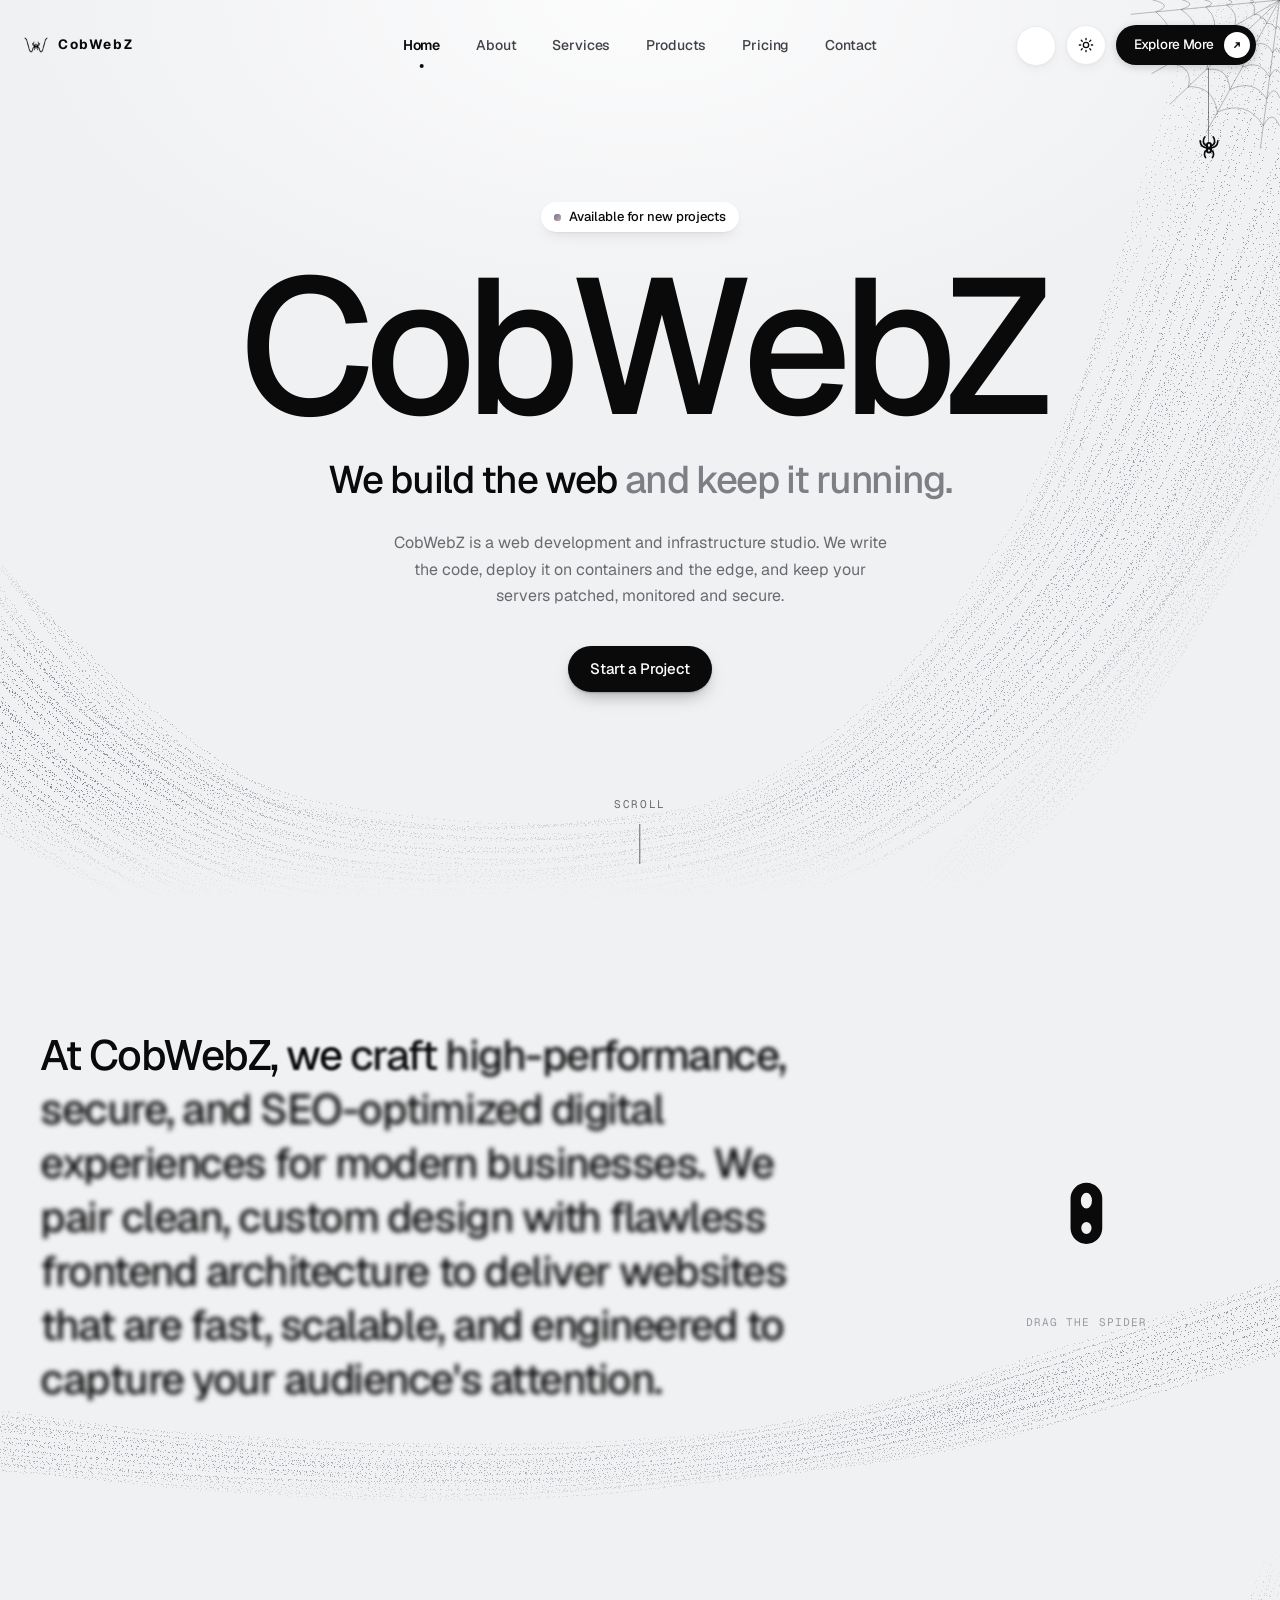
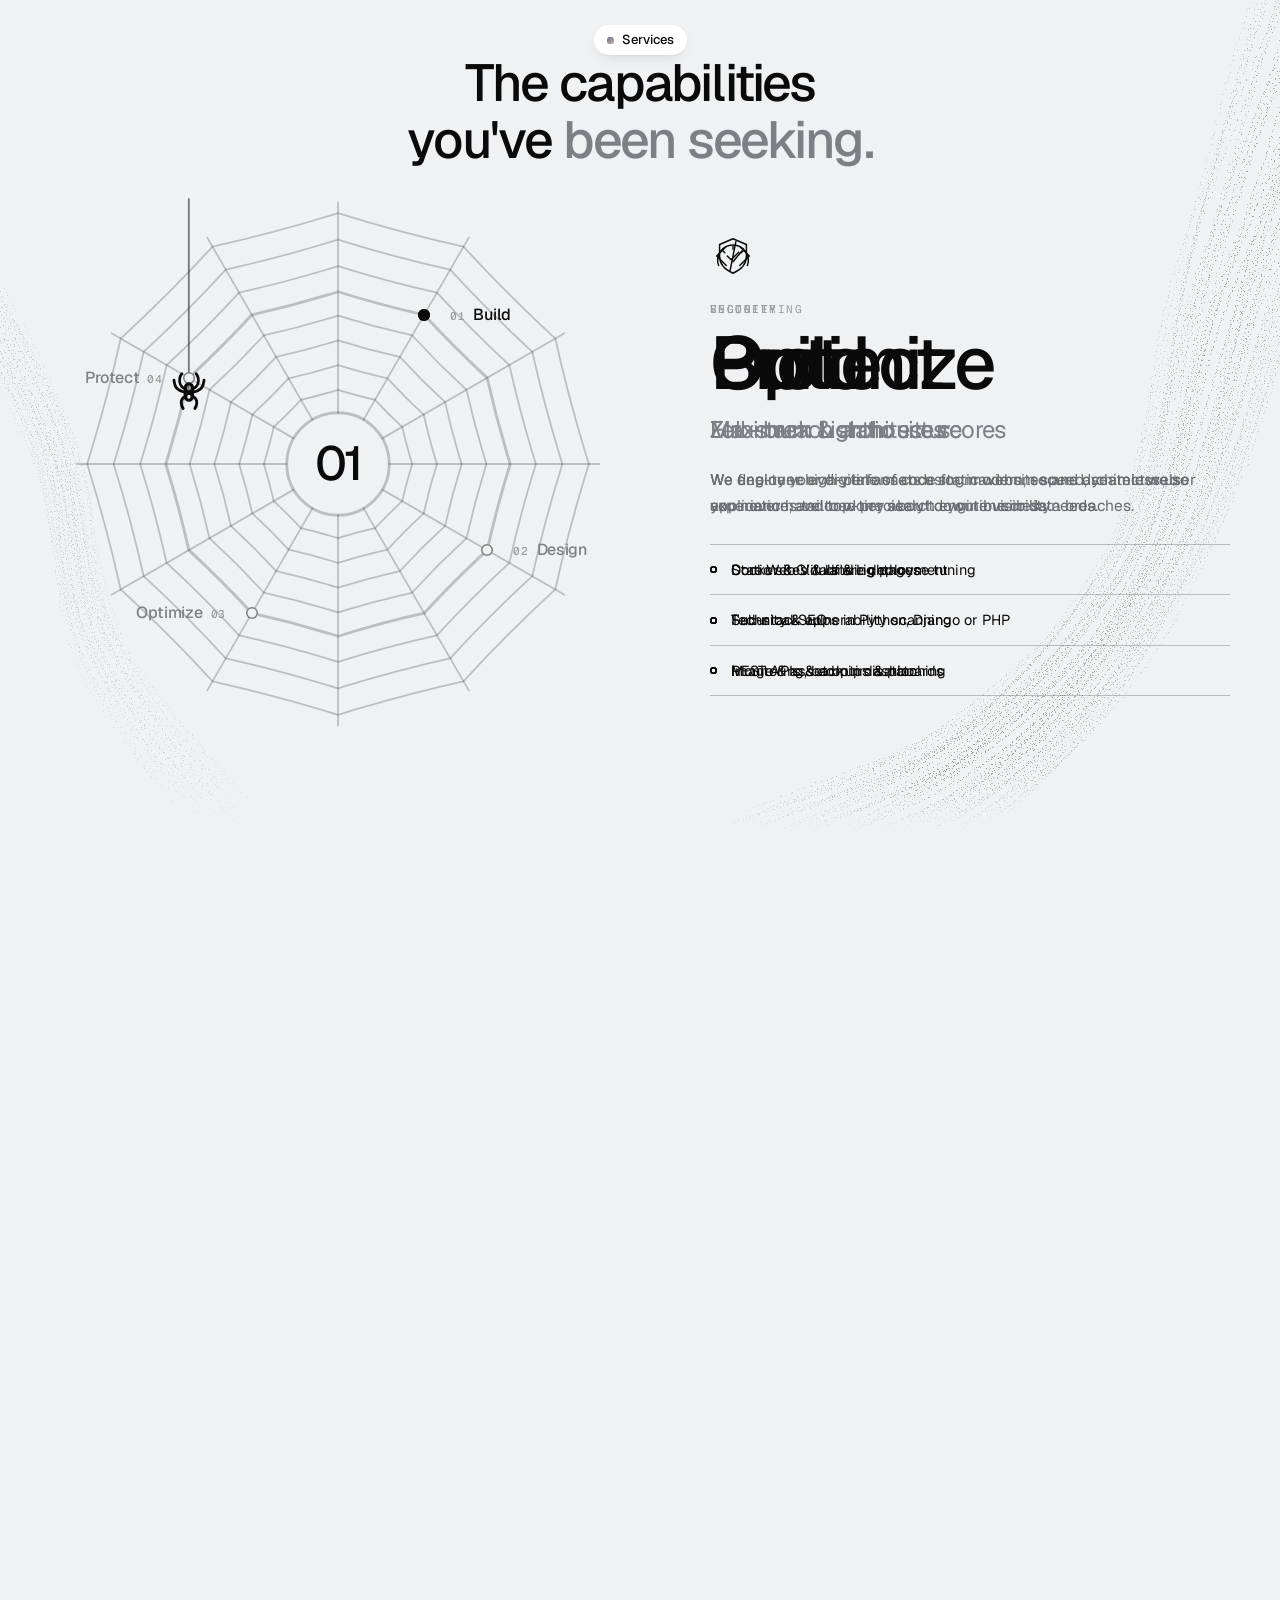
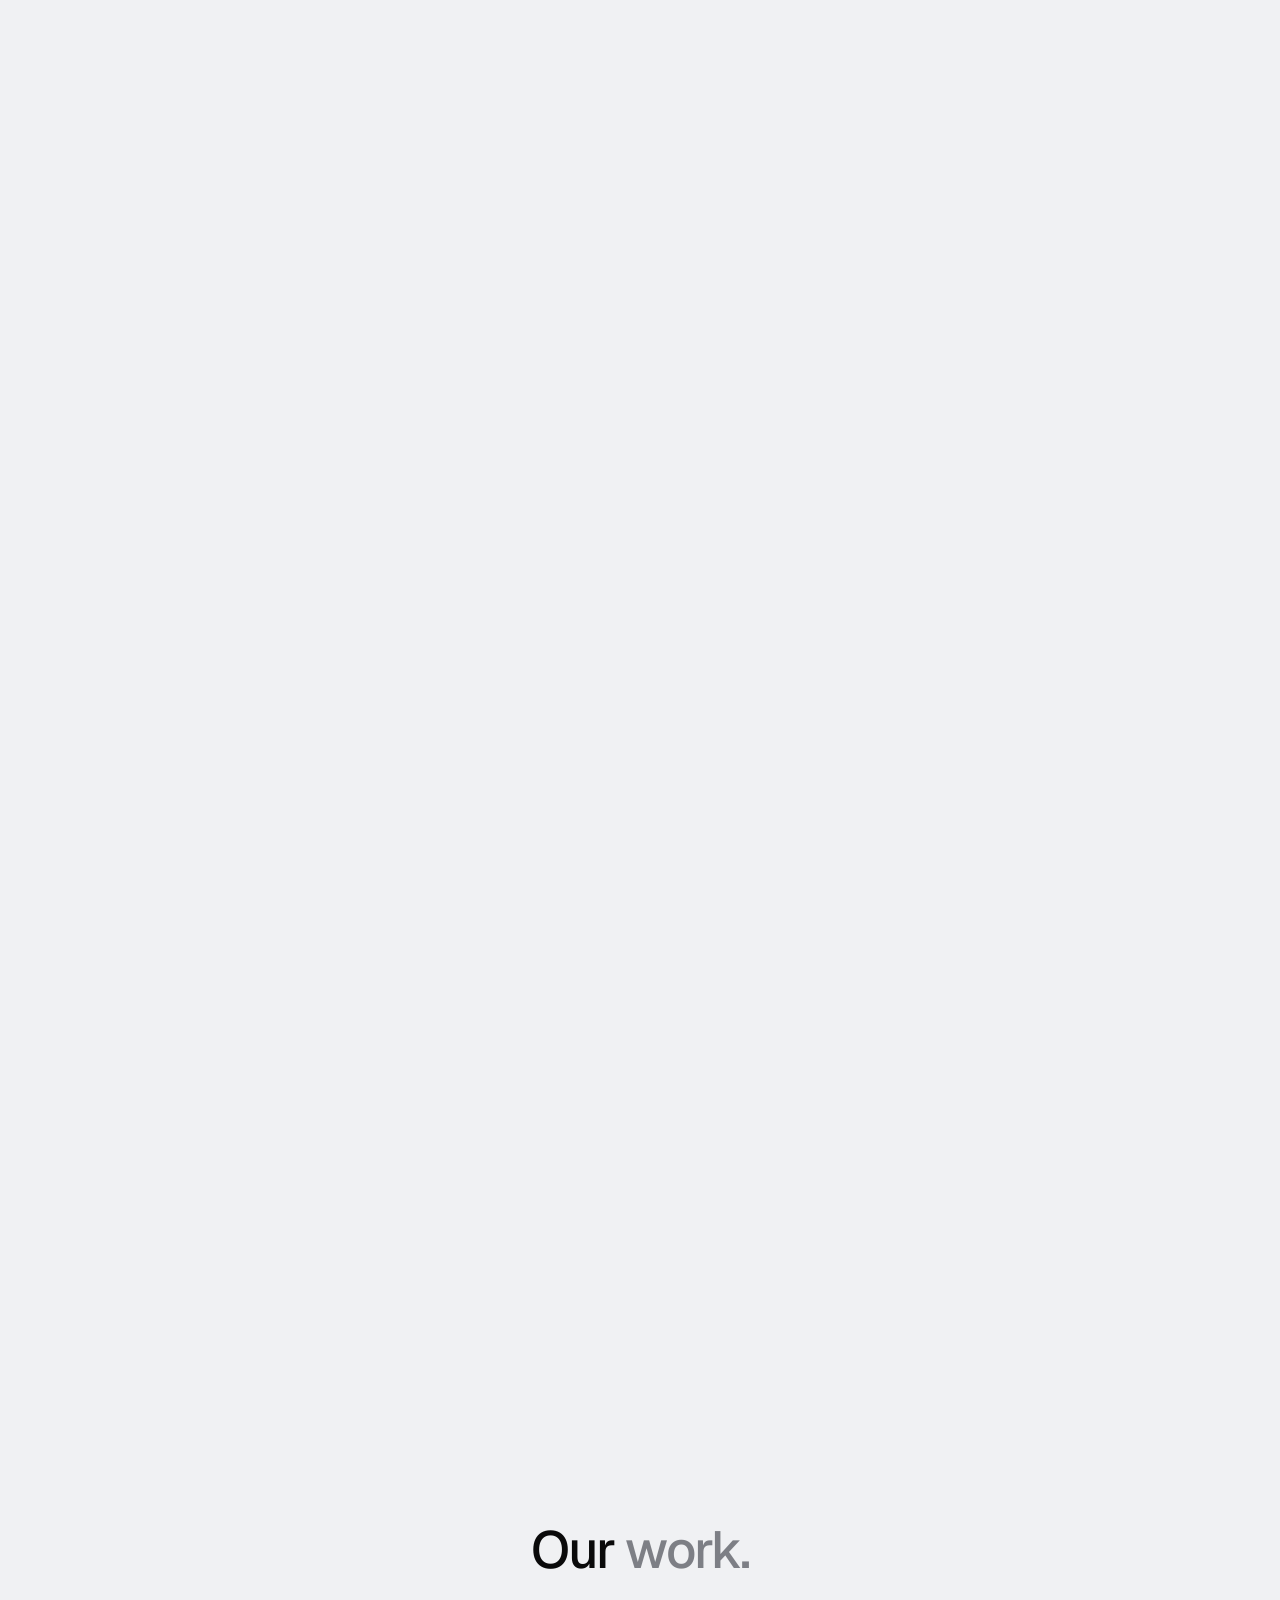
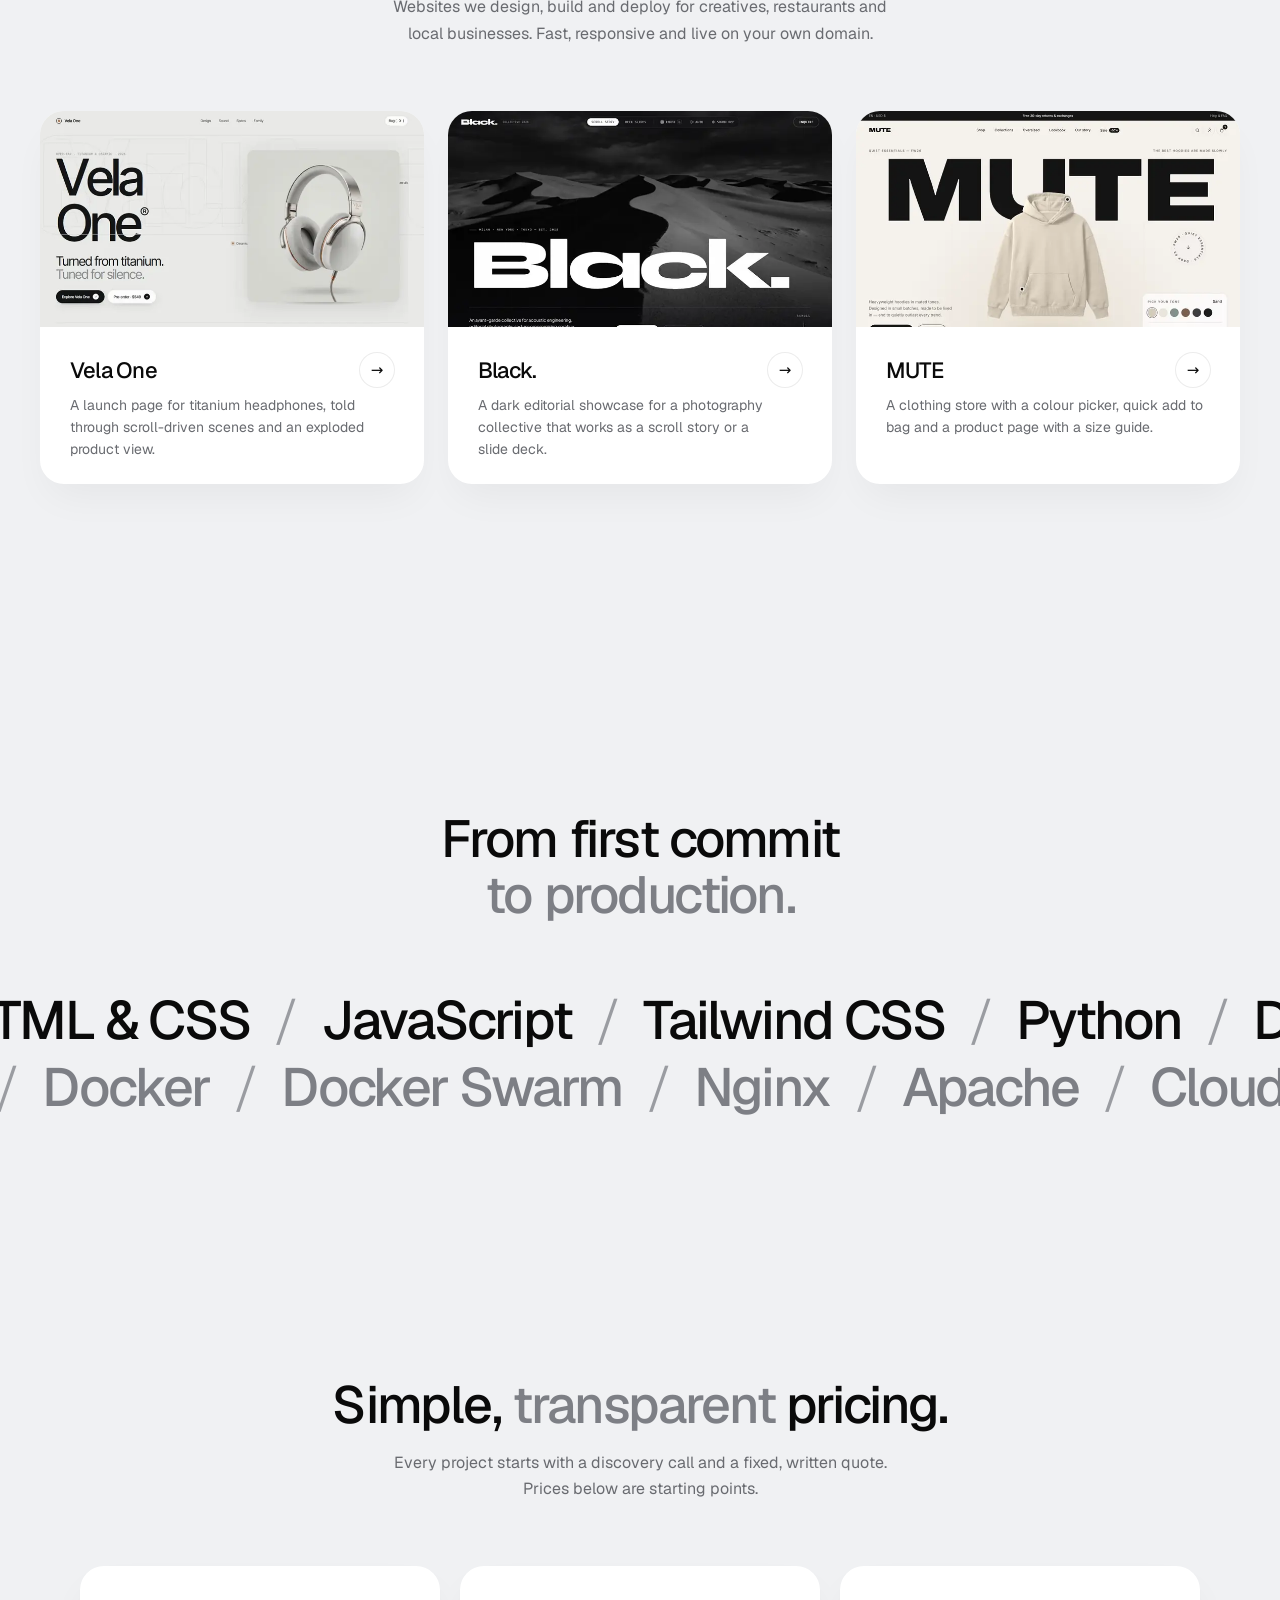
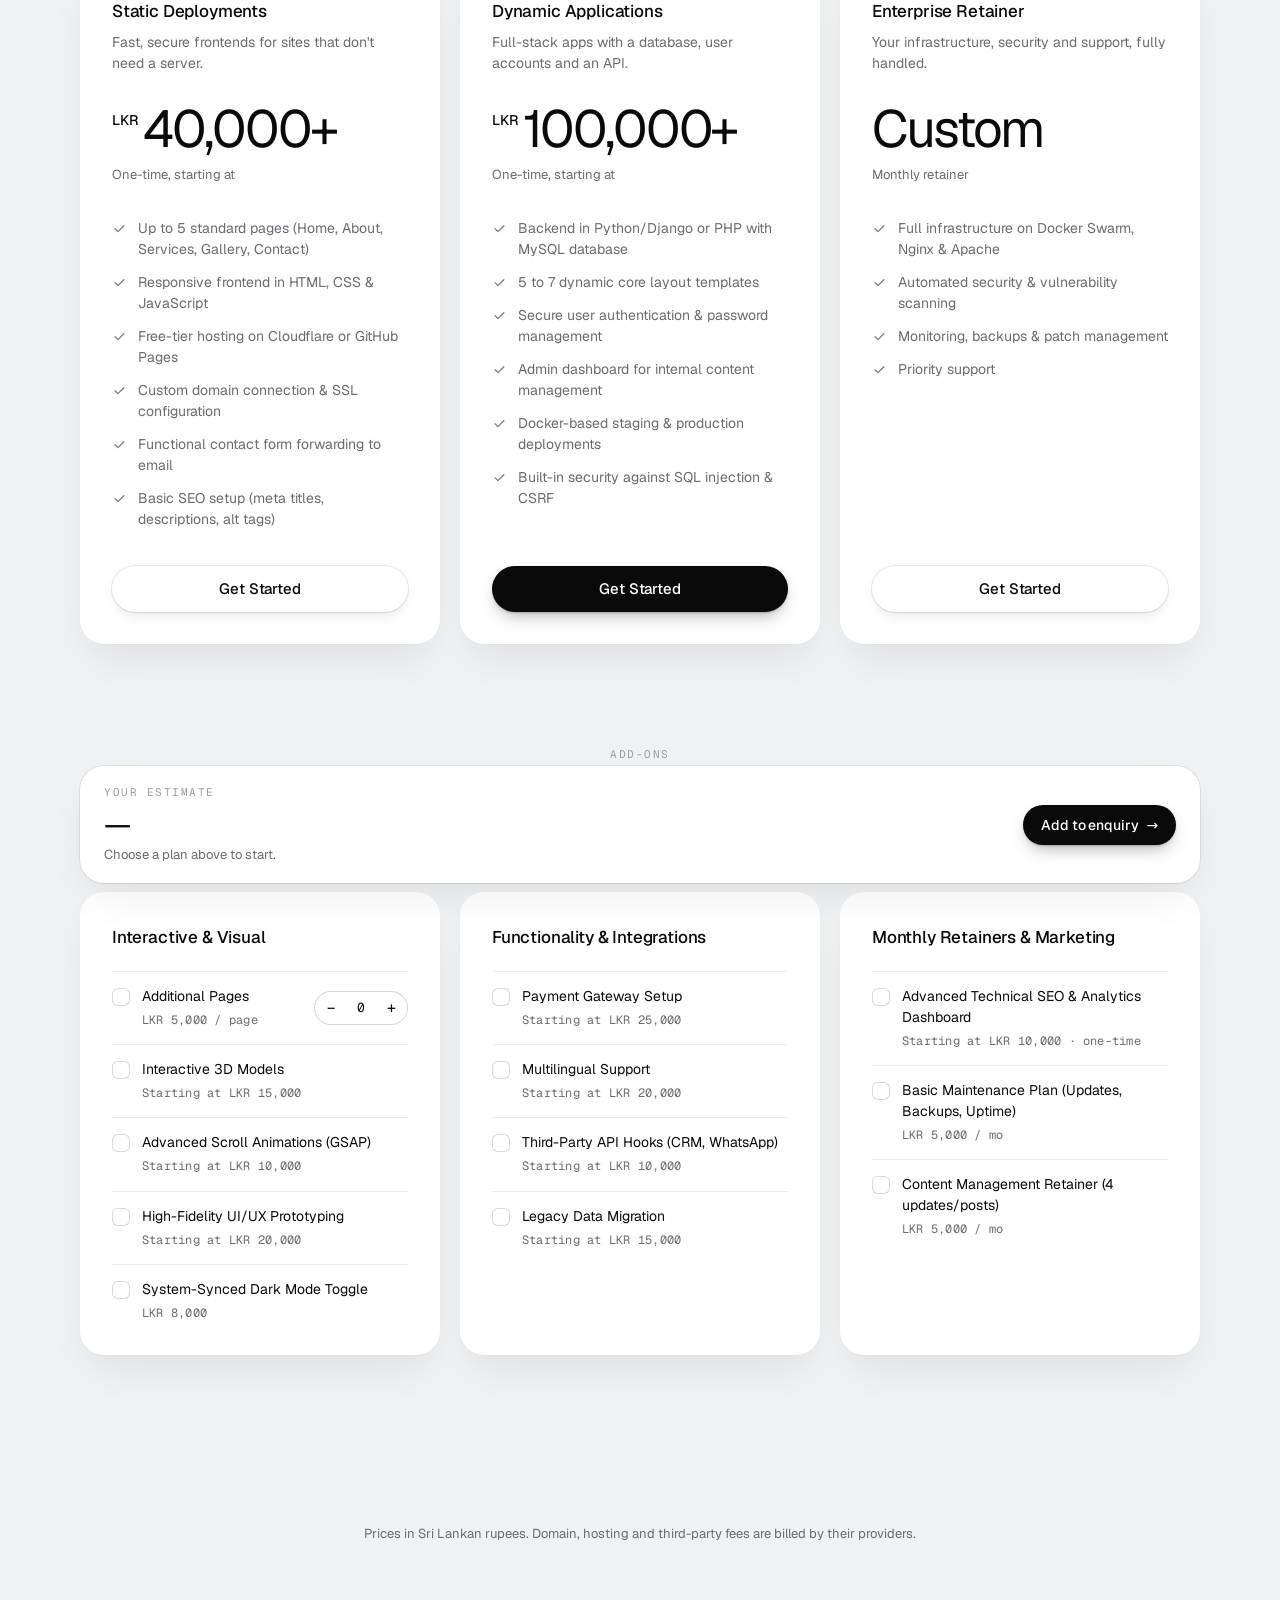
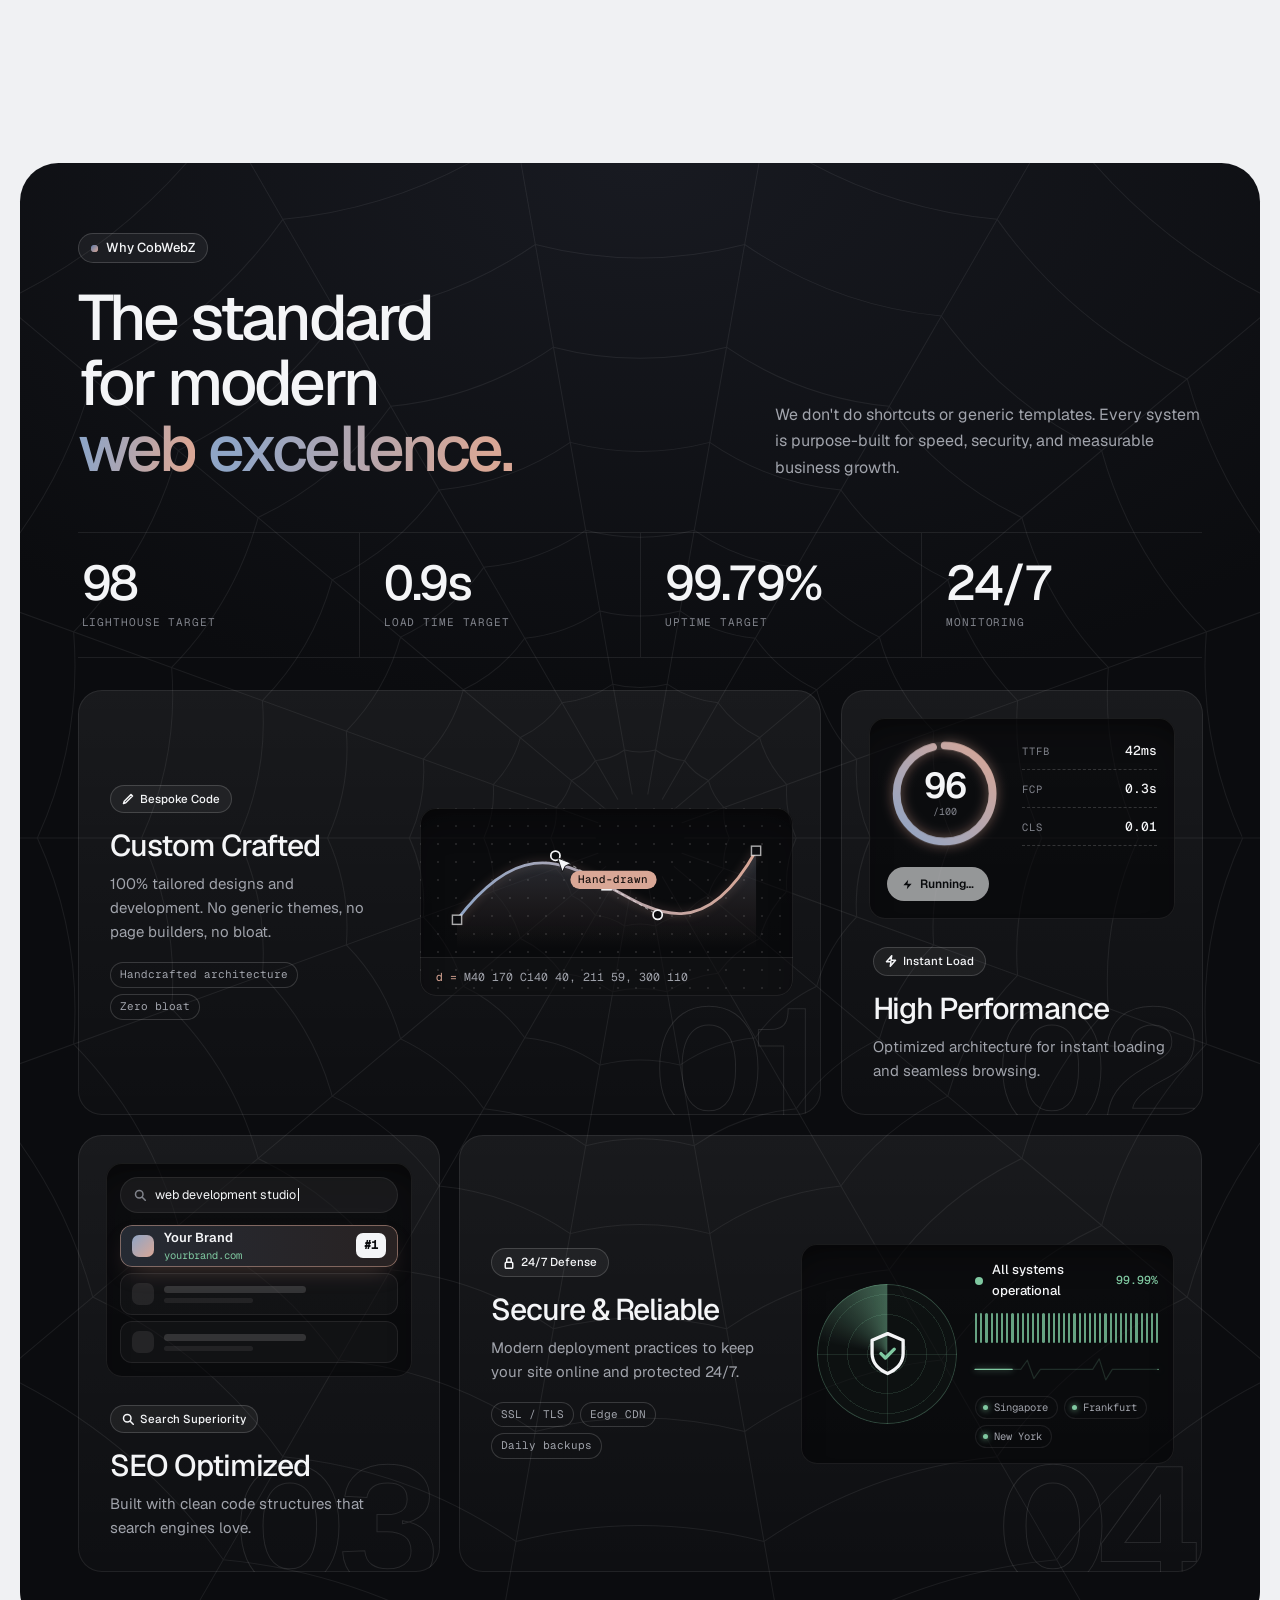
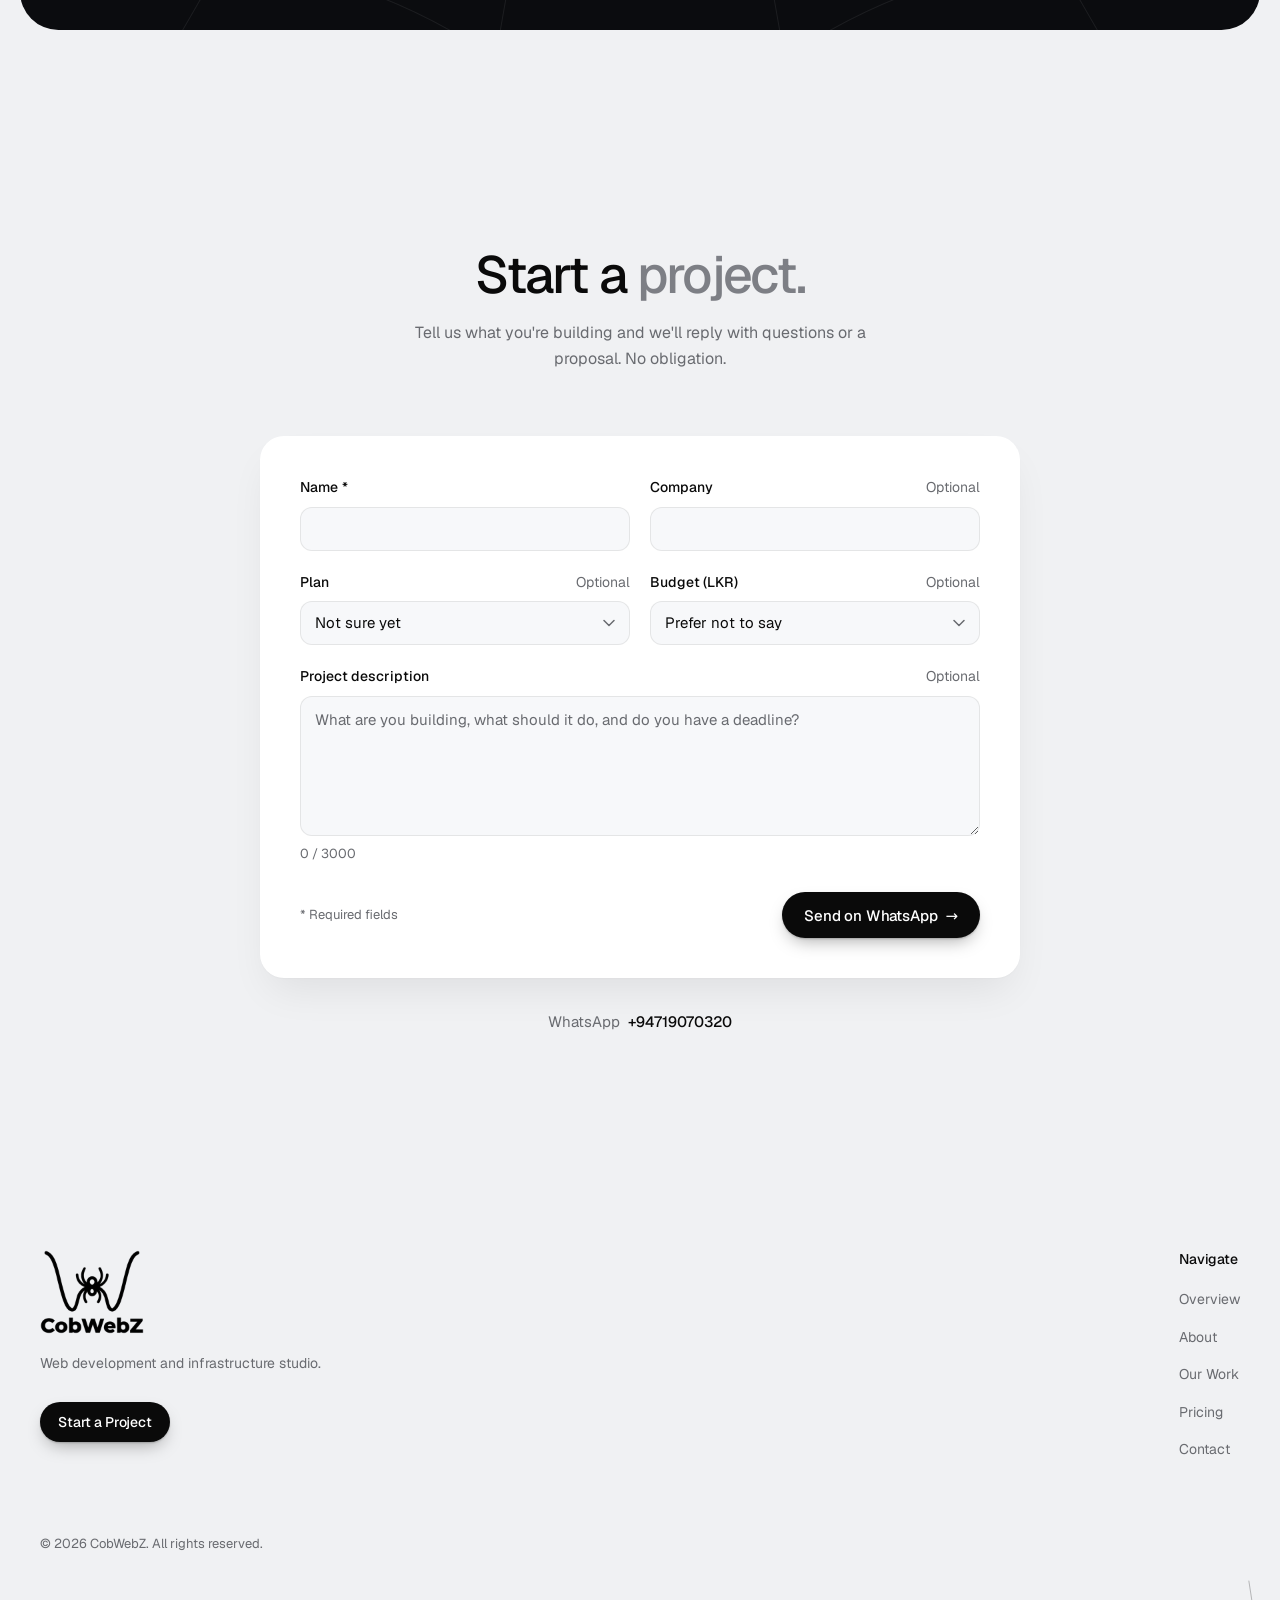
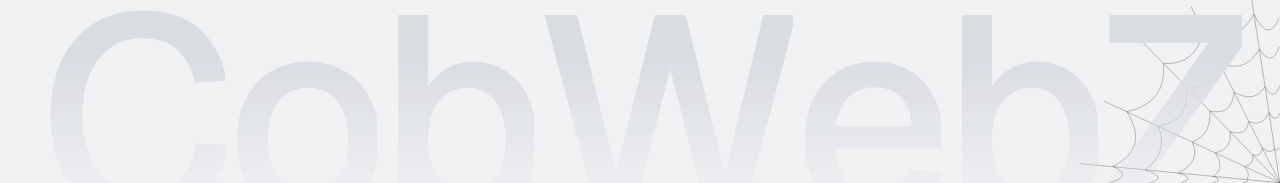
==== commit 5fa58739: "port" ====
--- a/index.html
+++ b/index.html
@@ -46,7 +46,6 @@
           <li><a href="#about" class="site-nav__link" data-nav>About</a></li>
           <li><a href="#services" class="site-nav__link" data-nav>Services</a></li>
           <li><a href="#work" class="site-nav__link" data-nav>Products</a></li>
-          <li><a href="#stack" class="site-nav__link" data-nav>Technology</a></li>
           <li><a href="#pricing" class="site-nav__link" data-nav>Pricing</a></li>
           <li><a href="#contact" class="site-nav__link" data-nav>Contact</a></li>
         </ul>
@@ -69,7 +68,6 @@
               <li><a href="#about" data-nav>About</a></li>
               <li><a href="#services" data-nav>Services</a></li>
               <li><a href="#work" data-nav>Products</a></li>
-              <li><a href="#stack" data-nav>Technology</a></li>
               <li><a href="#pricing" data-nav>Pricing</a></li>
               <li><a href="#contact" data-nav>Contact</a></li>
             </ul>
@@ -436,33 +434,36 @@
           <article class="card price reveal" data-package="Static Deployments">
             <h3 class="price__name">Static Deployments</h3>
             <p class="price__desc">Fast, secure frontends for sites that don't need a server.</p>
-            <p class="price__price"><span class="price__currency">LKR</span> <span class="price__amount">45,000+</span>
+            <p class="price__price"><span class="price__currency">LKR</span> <span class="price__amount">40,000+</span>
             </p>
             <p class="price__note">One-time, starting at</p>
             <ul class="price__list">
+              <li>Up to 5 standard pages (Home, About, Services, Gallery, Contact)</li>
               <li>Responsive frontend in HTML, CSS &amp; JavaScript</li>
-              <li>Custom domain with SSL</li>
-              <li>Basic hosting on Cloudflare Pages</li>
-              <li>Contact form &amp; basic SEO</li>
+              <li>Free-tier hosting on Cloudflare or GitHub Pages</li>
+              <li>Custom domain connection &amp; SSL configuration</li>
+              <li>Functional contact form forwarding to email</li>
+              <li>Basic SEO setup (meta titles, descriptions, alt tags)</li>
             </ul>
-            <a href="#contact" class="btn btn--light btn--lg btn--block" data-select-package="Static Deployments">Get
+            <a href="#addons" class="btn btn--light btn--lg btn--block" data-select-package="Static Deployments">Get
               Started</a>
           </article>
 
           <article class="card price reveal" data-package="Dynamic Applications">
             <h3 class="price__name">Dynamic Applications</h3>
             <p class="price__desc">Full-stack apps with a database, user accounts and an API.</p>
-            <p class="price__price"><span class="price__currency">LKR</span> <span class="price__amount">120,000+</span>
+            <p class="price__price"><span class="price__currency">LKR</span> <span class="price__amount">100,000+</span>
             </p>
             <p class="price__note">One-time, starting at</p>
             <ul class="price__list">
-              <li>Backend in Python/Django or PHP</li>
-              <li>MySQL database design &amp; migrations</li>
-              <li>Backend routing &amp; REST APIs</li>
-              <li>Authentication &amp; admin dashboard</li>
-              <li>Docker-based staging &amp; production</li>
+              <li>Backend in Python/Django or PHP with MySQL database</li>
+              <li>5 to 7 dynamic core layout templates</li>
+              <li>Secure user authentication &amp; password management</li>
+              <li>Admin dashboard for internal content management</li>
+              <li>Docker-based staging &amp; production deployments</li>
+              <li>Built-in security against SQL injection &amp; CSRF</li>
             </ul>
-            <a href="#contact" class="btn btn--primary btn--lg btn--block"
+            <a href="#addons" class="btn btn--primary btn--lg btn--block"
               data-select-package="Dynamic Applications">Get Started</a>
           </article>
 
@@ -477,10 +478,106 @@
               <li>Monitoring, backups &amp; patch management</li>
               <li>Priority support</li>
             </ul>
-            <a href="#contact" class="btn btn--light btn--lg btn--block" data-select-package="Enterprise Retainer">Get
+            <a href="#addons" class="btn btn--light btn--lg btn--block" data-select-package="Enterprise Retainer">Get
               Started</a>
           </article>
         </div>
+
+        <!-- Optional Enhancements: add-ons quoted on top of any package. Each group is a card;
+             each item is a name with its price underneath. script.js turns every item into a
+             tick box and reads the name and price straight from this text (a price ending in
+             "/ mo" counts as monthly), so edit them here and the estimate follows. An item with
+             data-addon-qty gets a number picker instead (price × quantity, up to data-addon-max).
+             No data-package here, so these stay out of the enquiry form's plan dropdown. -->
+        <div class="addons" id="addons" aria-labelledby="addons-title">
+          <header class="addons__head reveal">
+            <p class="addons__eyebrow">Add-ons</p>
+            <h3 id="addons-title" class="addons__title">Optional Enhancements</h3>
+            <p class="addons__lead" data-addons-lead>Bolt any of these onto a package. They're added to the same
+              written quote.</p>
+          </header>
+
+          <div class="addons__grid" data-stagger>
+            <section class="card addons__group reveal" aria-labelledby="addons-visual">
+              <h4 id="addons-visual" class="addons__name">Interactive &amp; Visual</h4>
+              <ul class="addons__list">
+                <li data-addon-qty data-addon-max="20">
+                  <span class="addons__item">Additional Pages</span>
+                  <span class="addons__price">LKR 5,000 / page</span>
+                </li>
+                <li>
+                  <span class="addons__item">Interactive 3D Models</span>
+                  <span class="addons__price">Starting at LKR 15,000</span>
+                </li>
+                <li>
+                  <span class="addons__item">Advanced Scroll Animations (GSAP)</span>
+                  <span class="addons__price">Starting at LKR 10,000</span>
+                </li>
+                <li>
+                  <span class="addons__item">High-Fidelity UI/UX Prototyping </span>
+                  <span class="addons__price">Starting at LKR 20,000</span>
+                </li>
+                <li>
+                  <span class="addons__item">System-Synced Dark Mode Toggle</span>
+                  <span class="addons__price">LKR 8,000</span>
+                </li>
+              </ul>
+            </section>
+
+            <section class="card addons__group reveal" aria-labelledby="addons-function">
+              <h4 id="addons-function" class="addons__name">Functionality &amp; Integrations</h4>
+              <ul class="addons__list">
+                <li>
+                  <span class="addons__item">Payment Gateway Setup </span>
+                  <span class="addons__price">Starting at LKR 25,000</span>
+                </li>
+                <li>
+                  <span class="addons__item">Multilingual Support </span>
+                  <span class="addons__price">Starting at LKR 20,000</span>
+                </li>
+                <li>
+                  <span class="addons__item">Third-Party API Hooks (CRM, WhatsApp)</span>
+                  <span class="addons__price">Starting at LKR 10,000</span>
+                </li>
+                <li>
+                  <span class="addons__item">Legacy Data Migration</span>
+                  <span class="addons__price">Starting at LKR 15,000</span>
+                </li>
+              </ul>
+            </section>
+
+            <section class="card addons__group reveal" aria-labelledby="addons-retainers">
+              <h4 id="addons-retainers" class="addons__name">Monthly Retainers &amp; Marketing</h4>
+              <ul class="addons__list">
+                <li>
+                  <span class="addons__item">Advanced Technical SEO &amp; Analytics Dashboard</span>
+                  <span class="addons__price">Starting at LKR 10,000 · one-time</span>
+                </li>
+                <li>
+                  <span class="addons__item">Basic Maintenance Plan (Updates, Backups, Uptime)</span>
+                  <span class="addons__price">LKR 5,000 / mo</span>
+                </li>
+                <li>
+                  <span class="addons__item">Content Management Retainer (4 updates/posts)</span>
+                  <span class="addons__price">LKR 5,000 / mo</span>
+                </li>
+              </ul>
+            </section>
+          </div>
+
+          <!-- Running estimate for the chosen plan plus the ticked add-ons. script.js shows and
+               fills it; it stays pinned to the bottom of the screen while the add-ons scroll past. -->
+          <div class="card estimate" data-estimate hidden>
+            <div class="estimate__body" aria-live="polite">
+              <p class="addons__eyebrow">Your estimate</p>
+              <p class="estimate__figure"><b data-estimate-total>—</b> <span data-estimate-note></span></p>
+              <p class="estimate__plan" data-estimate-plan></p>
+            </div>
+            <a href="#contact" class="btn btn--primary estimate__btn" data-estimate-add>Add to enquiry <span
+                aria-hidden="true">→</span></a>
+          </div>
+        </div>
+
         <p class="fine-print reveal">Prices in Sri Lankan rupees. Domain, hosting and third-party fees are billed by
           their providers.</p>
       </div>
@@ -728,26 +825,8 @@
               <p class="field__error" id="f-name-err"></p>
             </div>
             <div class="field">
-              <label for="f-email">Email <span aria-hidden="true">*</span></label>
-              <input id="f-email" name="email" type="email" autocomplete="email" required maxlength="150"
-                aria-describedby="f-email-err">
-              <p class="field__error" id="f-email-err"></p>
-            </div>
-            <div class="field">
               <label for="f-business">Company <span class="field__opt">Optional</span></label>
               <input id="f-business" name="business" type="text" autocomplete="organization" maxlength="120">
-            </div>
-            <div class="field">
-              <label for="f-type">Service <span aria-hidden="true">*</span></label>
-              <select id="f-type" name="project_type" required aria-describedby="f-type-err">
-                <option value="">Select a service</option>
-                <option>Full-stack development</option>
-                <option>Infrastructure &amp; deployment</option>
-                <option>Security &amp; vulnerability scanning</option>
-                <option>Server management</option>
-                <option>Not sure yet</option>
-              </select>
-              <p class="field__error" id="f-type-err"></p>
             </div>
             <div class="field">
               <label for="f-package">Plan <span class="field__opt">Optional</span></label>
@@ -766,14 +845,22 @@
                 <option>200,000+</option>
               </select>
             </div>
+            <!-- The plan above plus the add-ons ticked under Pricing, filled in by script.js
+                 and sent with the enquiry. Hidden until a plan or add-on is chosen. -->
+            <div class="field field--full" data-estimate-field hidden>
+              <p class="field__label" id="f-estimate-label">Your estimate</p>
+              <div class="estimate-box" role="group" aria-labelledby="f-estimate-label">
+                <ul class="estimate-box__lines" data-estimate-lines></ul>
+                <p class="estimate-box__total"><span>Estimated total</span> <b data-estimate-sum></b></p>
+              </div>
+              <p class="field__hint">A starting estimate, not a quote. <a href="#addons" class="estimate-box__edit">Change
+                  add-ons</a></p>
+            </div>
             <div class="field field--full">
-              <label for="f-message">Project description <span aria-hidden="true">*</span></label>
-              <textarea id="f-message" name="message" rows="5" required minlength="20" maxlength="3000"
-                aria-describedby="f-message-hint f-message-err"
+              <label for="f-message">Project description <span class="field__opt">Optional</span></label>
+              <textarea id="f-message" name="message" rows="5" maxlength="3000" aria-describedby="f-message-hint"
                 placeholder="What are you building, what should it do, and do you have a deadline?"></textarea>
-              <p class="field__hint" id="f-message-hint"><span data-char-count>0</span> / 3000 · minimum 20 characters
-              </p>
-              <p class="field__error" id="f-message-err"></p>
+              <p class="field__hint" id="f-message-hint"><span data-char-count>0</span> / 3000</p>
             </div>
             <!-- Spam trap: real visitors never see or fill this -->
             <div class="hp" aria-hidden="true">
@@ -821,20 +908,8 @@
             <li><a href="#overview">Overview</a></li>
             <li><a href="#about">About</a></li>
             <li><a href="#work">Our Work</a></li>
-            <li><a href="#stack">Tech Stack</a></li>
             <li><a href="#pricing">Pricing</a></li>
             <li><a href="#contact">Contact</a></li>
-          </ul>
-        </div>
-        <div class="footer__col">
-          <h2 class="footer__h">Services</h2>
-          <ul>
-            <li><a href="#contact" data-select-type="Full-stack development">Full-Stack Development</a></li>
-            <li><a href="#contact" data-select-type="Infrastructure &amp; deployment">Infrastructure &amp;
-                Deployment</a></li>
-            <li><a href="#contact" data-select-type="Security &amp; vulnerability scanning">Security &amp; Scanning</a>
-            </li>
-            <li><a href="#contact" data-select-type="Server management">Server Management</a></li>
           </ul>
         </div>
         <!-- Shown only when a social URL is set in script.js -->
--- a/style.css
+++ b/style.css
@@ -1679,6 +1679,211 @@
   }
   .price.is-selected { box-shadow: 0 0 0 2px var(--color-ink), var(--shadow-card); }
 
+  /* Optional Enhancements: same width, cards and gaps as .price-grid, one column on phones */
+  .addons {
+    max-width: 1120px;
+    margin: clamp(64px, 8vw, 104px) auto 0;
+  }
+  .addons__head {
+    max-width: 520px;
+    margin: 0 auto clamp(28px, 4vw, 44px);
+    text-align: center;
+  }
+  .addons__eyebrow {
+    font-family: var(--font-mono);
+    font-size: 11px;
+    letter-spacing: 0.14em;
+    text-transform: uppercase;
+    color: var(--color-subtle);
+  }
+  .addons__title {
+    margin-top: 10px;
+    font-size: clamp(26px, 2.8vw, 34px);
+    line-height: 1.12;
+  }
+  .addons__lead {
+    margin-top: 12px;
+    font-size: 15px;
+    line-height: 1.6;
+    text-wrap: pretty;
+  }
+  .addons__grid {
+    display: grid;
+    gap: 16px;
+  }
+  @media (min-width: 900px) {
+    .addons__grid { grid-template-columns: repeat(3, minmax(0, 1fr)); gap: 20px; }
+  }
+  /* The cards follow each other in, in the order data-stagger numbers them */
+  .addons__grid > .reveal { --delay: calc(var(--i, 0) * 90ms); }
+  .addons__group { padding: 32px; }
+  .addons__name {
+    font-size: 17px;
+    font-weight: 500;
+    letter-spacing: -0.01em;
+    color: var(--color-ink);
+    text-wrap: balance;
+  }
+  .addons__list { margin-top: 20px; }
+  .addons__list li {
+    display: flex;
+    flex-direction: column;
+    gap: 4px;
+    padding-block: 14px;
+    border-top: 1px solid var(--color-line);
+  }
+  .addons__list li:last-child { padding-bottom: 0; }
+  .addons__item {
+    font-size: 14px;
+    line-height: 1.5;
+    color: var(--color-ink);
+  }
+  .addons__price {
+    font-family: var(--font-mono);
+    font-size: 12px;
+    letter-spacing: 0.02em;
+    font-variant-numeric: tabular-nums;
+    color: var(--color-body);
+  }
+  @media (max-width: 479px) {
+    .addons__group { padding: 28px 24px; }
+  }
+
+  /* script.js wraps each add-on in a label with a tick box: box on the left, text beside it */
+  .addon {
+    position: relative;
+    display: grid;
+    grid-template-columns: 18px minmax(0, 1fr);
+    column-gap: 12px;
+    row-gap: 4px;
+    cursor: pointer;
+  }
+  .addon__check {
+    position: absolute;
+    top: 2px;
+    left: 0;
+    width: 18px;
+    height: 18px;
+    margin: 0;
+    opacity: 0;
+    cursor: pointer;
+  }
+  .addon__box {
+    position: relative;
+    grid-row: 1 / 3;
+    width: 18px;
+    height: 18px;
+    margin-top: 2px;
+    border: 1px solid var(--color-line-strong);
+    border-radius: 6px;
+    background: var(--color-surface);
+    transition: background-color 0.2s var(--ease-out), border-color 0.2s var(--ease-out);
+  }
+  /* The tick is a mask filled with the on-ink colour, so it flips with the theme */
+  .addon__box::before {
+    content: '';
+    position: absolute;
+    inset: 2px;
+    background: var(--color-on-ink);
+    -webkit-mask: url("data:image/svg+xml,%3Csvg xmlns='http://www.w3.org/2000/svg' viewBox='0 0 24 24' fill='none' stroke='%230a0a0a' stroke-width='3' stroke-linecap='round' stroke-linejoin='round'%3E%3Cpath d='m5 12.5 4.5 4.5L19 7.5'/%3E%3C/svg%3E") center / contain no-repeat;
+    mask: url("data:image/svg+xml,%3Csvg xmlns='http://www.w3.org/2000/svg' viewBox='0 0 24 24' fill='none' stroke='%230a0a0a' stroke-width='3' stroke-linecap='round' stroke-linejoin='round'%3E%3Cpath d='m5 12.5 4.5 4.5L19 7.5'/%3E%3C/svg%3E") center / contain no-repeat;
+    opacity: 0;
+    scale: 0.6;
+    transition: opacity 0.2s var(--ease-out), scale 0.2s var(--ease-out);
+  }
+  .addon:hover .addon__box { border-color: var(--color-ink); }
+  .addon__check:checked + .addon__box { background: var(--color-ink); border-color: var(--color-ink); }
+  .addon__check:checked + .addon__box::before { opacity: 1; scale: 1; }
+  .addon__check:focus-visible + .addon__box { outline: 2px solid var(--color-dusty-blue-deep); outline-offset: 2px; }
+  .addon__check:checked ~ .addons__price { color: var(--color-ink); }
+
+  /* Quantity add-ons (data-addon-qty): the tick box and text, with a − n + picker beside them */
+  .addons__list li.has-qty { flex-direction: row; align-items: center; gap: 12px; }
+  .has-qty .addon { flex: 1 1 auto; min-width: 0; }
+  .qty {
+    display: inline-flex;
+    flex: none;
+    align-items: center;
+    padding: 2px;
+    border: 1px solid var(--color-line-strong);
+    border-radius: var(--radius-pill);
+    background: var(--color-surface);
+  }
+  .qty__btn {
+    display: grid;
+    place-items: center;
+    width: 28px;
+    height: 28px;
+    padding: 0;
+    border: 0;
+    border-radius: 50%;
+    background: none;
+    font: inherit;
+    font-size: 16px;
+    line-height: 1;
+    color: var(--color-ink);
+    cursor: pointer;
+    transition: background-color 0.2s var(--ease-out);
+  }
+  .qty__btn:hover { background: var(--color-surface-soft); }
+  .qty__input {
+    width: 32px;
+    padding: 0;
+    border: 0;
+    background: none;
+    font-family: var(--font-mono);
+    font-size: 13px;
+    font-variant-numeric: tabular-nums;
+    text-align: center;
+    color: var(--color-ink);
+    -moz-appearance: textfield;
+    appearance: textfield;
+  }
+  .qty__input::-webkit-outer-spin-button,
+  .qty__input::-webkit-inner-spin-button { -webkit-appearance: none; margin: 0; }
+  .qty__btn:focus-visible,
+  .qty__input:focus-visible { outline: 2px solid var(--color-dusty-blue-deep); outline-offset: 1px; border-radius: 8px; }
+  .qty__btn:focus-visible { border-radius: 50%; }
+
+  /* Running estimate: pinned to the bottom of the screen while the add-ons are in view,
+     then it settles under them */
+  .estimate {
+    position: sticky;
+    bottom: 16px;
+    z-index: 2;
+    display: flex;
+    flex-wrap: wrap;
+    align-items: center;
+    justify-content: space-between;
+    gap: 14px 24px;
+    margin-top: 20px;
+    padding: 18px 24px;
+    box-shadow: 0 0 0 1px var(--color-line), var(--shadow-card);
+  }
+  .estimate[hidden] { display: none; }
+  .estimate__body { flex: 1 1 260px; min-width: 0; }
+  .estimate__figure {
+    display: flex;
+    flex-wrap: wrap;
+    align-items: baseline;
+    gap: 2px 10px;
+    margin-top: 6px;
+    font-size: 13px;
+  }
+  .estimate__figure b {
+    font-size: clamp(24px, 2.6vw, 30px);
+    font-weight: 400;
+    line-height: 1.1;
+    letter-spacing: -0.03em;
+    color: var(--color-ink);
+    font-variant-numeric: tabular-nums;
+  }
+  .estimate__plan { margin-top: 4px; font-size: 13px; }
+  @media (max-width: 639px) {
+    .estimate { bottom: 10px; padding: 16px 18px; }
+    .estimate__btn { flex: 1 1 100%; }
+  }
+
   .fine-print {
     margin-top: 32px;
     font-size: 13px;
@@ -1691,6 +1896,11 @@
      the pointer (--mx / --my). Each card tilts toward the pointer (--rx / --ry) and its edge
      lights up nearest it (--mouse-x / --mouse-y). */
   .why-us { padding-block: clamp(56px, 7vw, 112px); }
+  /* Wider than the other sections: up to 1440px, with slimmer side margins */
+  .why-us > .container-cube { width: min(1440px, 100% - 16px); }
+  @media (min-width: 640px) {
+    .why-us > .container-cube { width: min(1440px, 100% - 40px); }
+  }
   .why-us__panel {
     --w-bg: #0b0c0f;
     --w-fg: #f4f5f7;
@@ -2443,7 +2653,8 @@
     .field--full { grid-column: 1 / -1; }
   }
   .field { display: flex; flex-direction: column; gap: 8px; }
-  .field label {
+  .field label,
+  .field__label {
     display: flex;
     gap: 4px;
     font-size: 14px;
@@ -2500,7 +2711,46 @@
   .field__hint { font-size: 13px; }
   .field__error { display: none; font-size: 13px; color: var(--color-danger); }
   .field__error:not(:empty) { display: block; }
-  .field.is-flash select { animation: flash 1.2s var(--ease-out); }
+  .field.is-flash select,
+  .field.is-flash .estimate-box { animation: flash 1.2s var(--ease-out); }
+
+  /* The estimate carried over from Pricing: one row per item, total underneath */
+  .field[data-estimate-field][hidden] { display: none; }
+  .estimate-box {
+    padding: 14px 16px;
+    background: var(--color-surface-soft);
+    border: 1px solid var(--color-line);
+    border-radius: 12px;
+    font-size: 14px;
+  }
+  .estimate-box__lines { display: grid; gap: 8px; }
+  .estimate-box__lines li,
+  .estimate-box__total {
+    display: flex;
+    flex-wrap: wrap;
+    justify-content: space-between;
+    gap: 2px 16px;
+    line-height: 1.5;
+  }
+  .estimate-box__lines li > :first-child { color: var(--color-ink); }
+  .estimate-box__lines li > :last-child {
+    font-family: var(--font-mono);
+    font-size: 12px;
+    font-variant-numeric: tabular-nums;
+  }
+  .estimate-box__total {
+    margin-top: 12px;
+    padding-top: 12px;
+    border-top: 1px solid var(--color-line);
+    color: var(--color-ink);
+  }
+  .estimate-box__total b { font-weight: 500; font-variant-numeric: tabular-nums; }
+  .estimate-box__edit {
+    color: var(--color-ink);
+    text-decoration: underline;
+    text-decoration-color: var(--color-line-strong);
+    text-underline-offset: 3px;
+  }
   @keyframes flash {
     0%, 30% { border-color: var(--color-dusty-blue-deep); box-shadow: 0 0 0 4px rgba(143, 165, 198, 0.35); }
     100% { border-color: var(--color-line); box-shadow: 0 0 0 0 rgba(143, 165, 198, 0); }
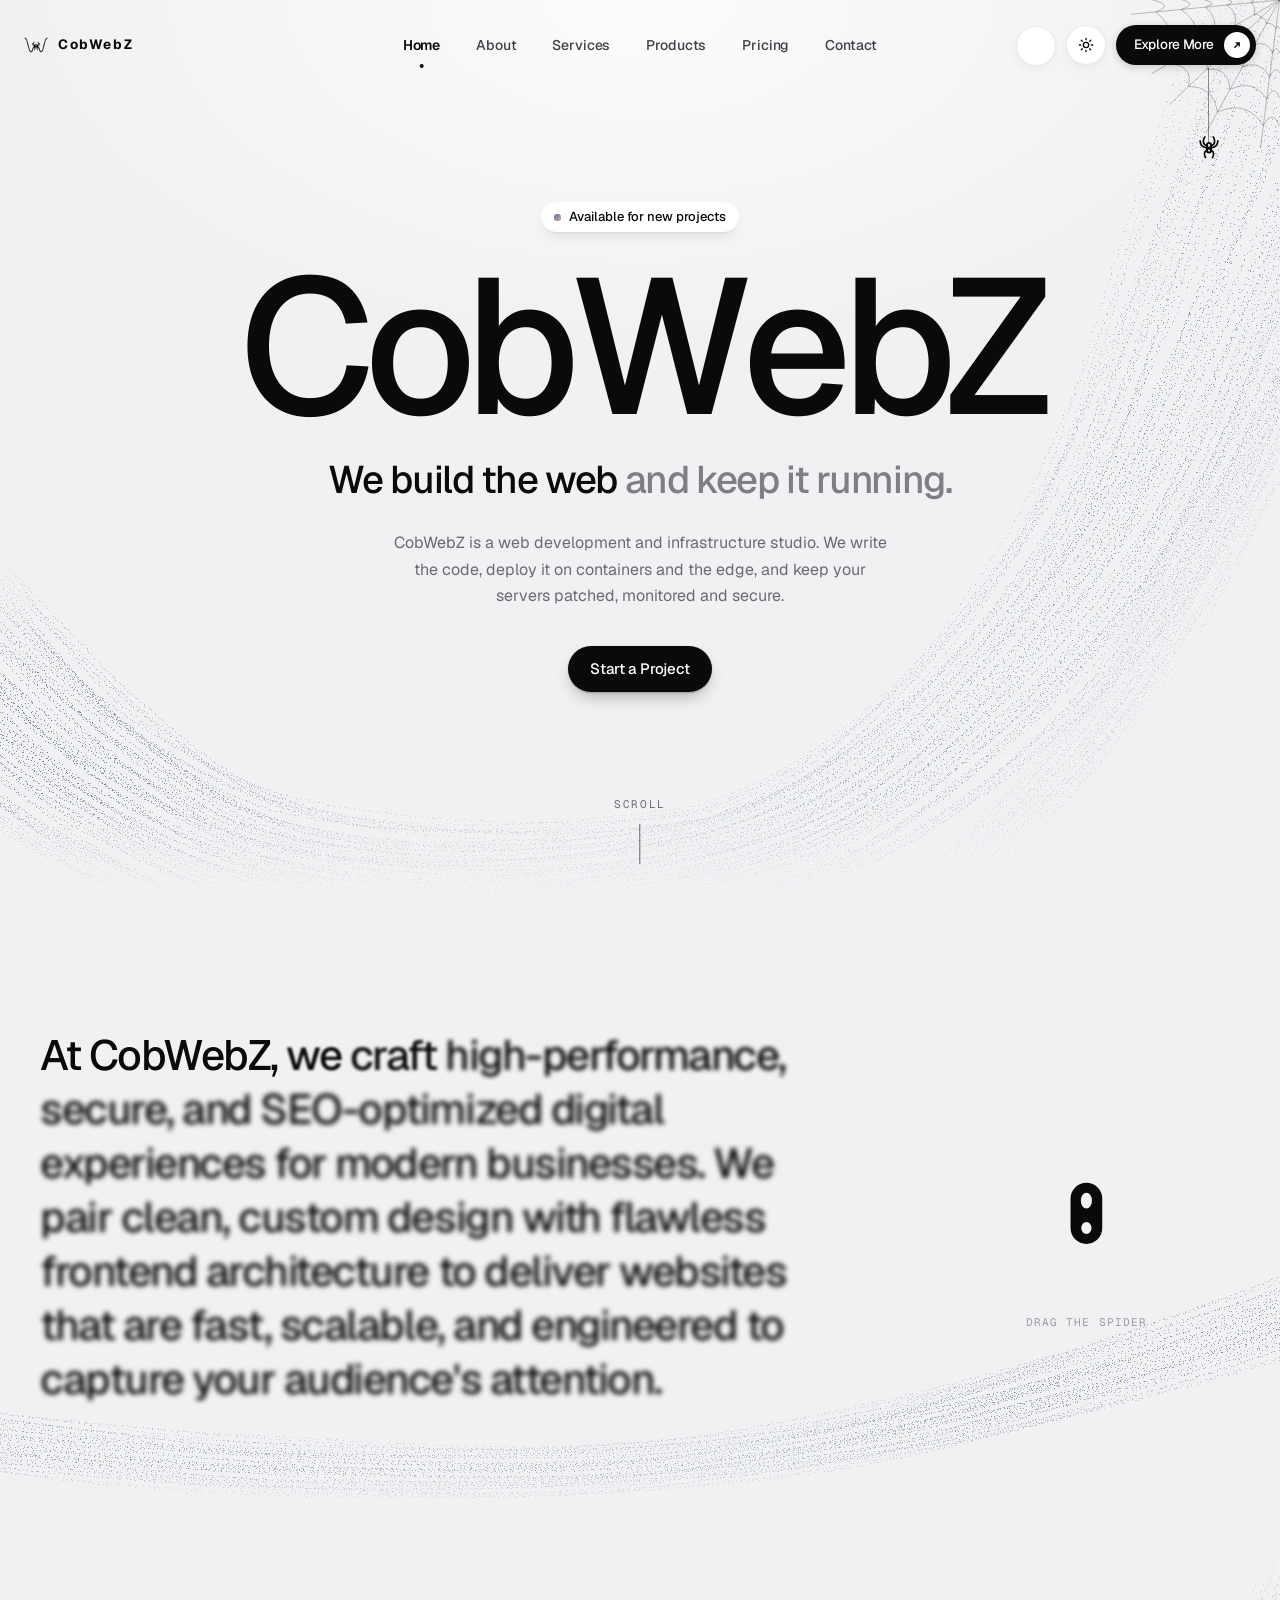
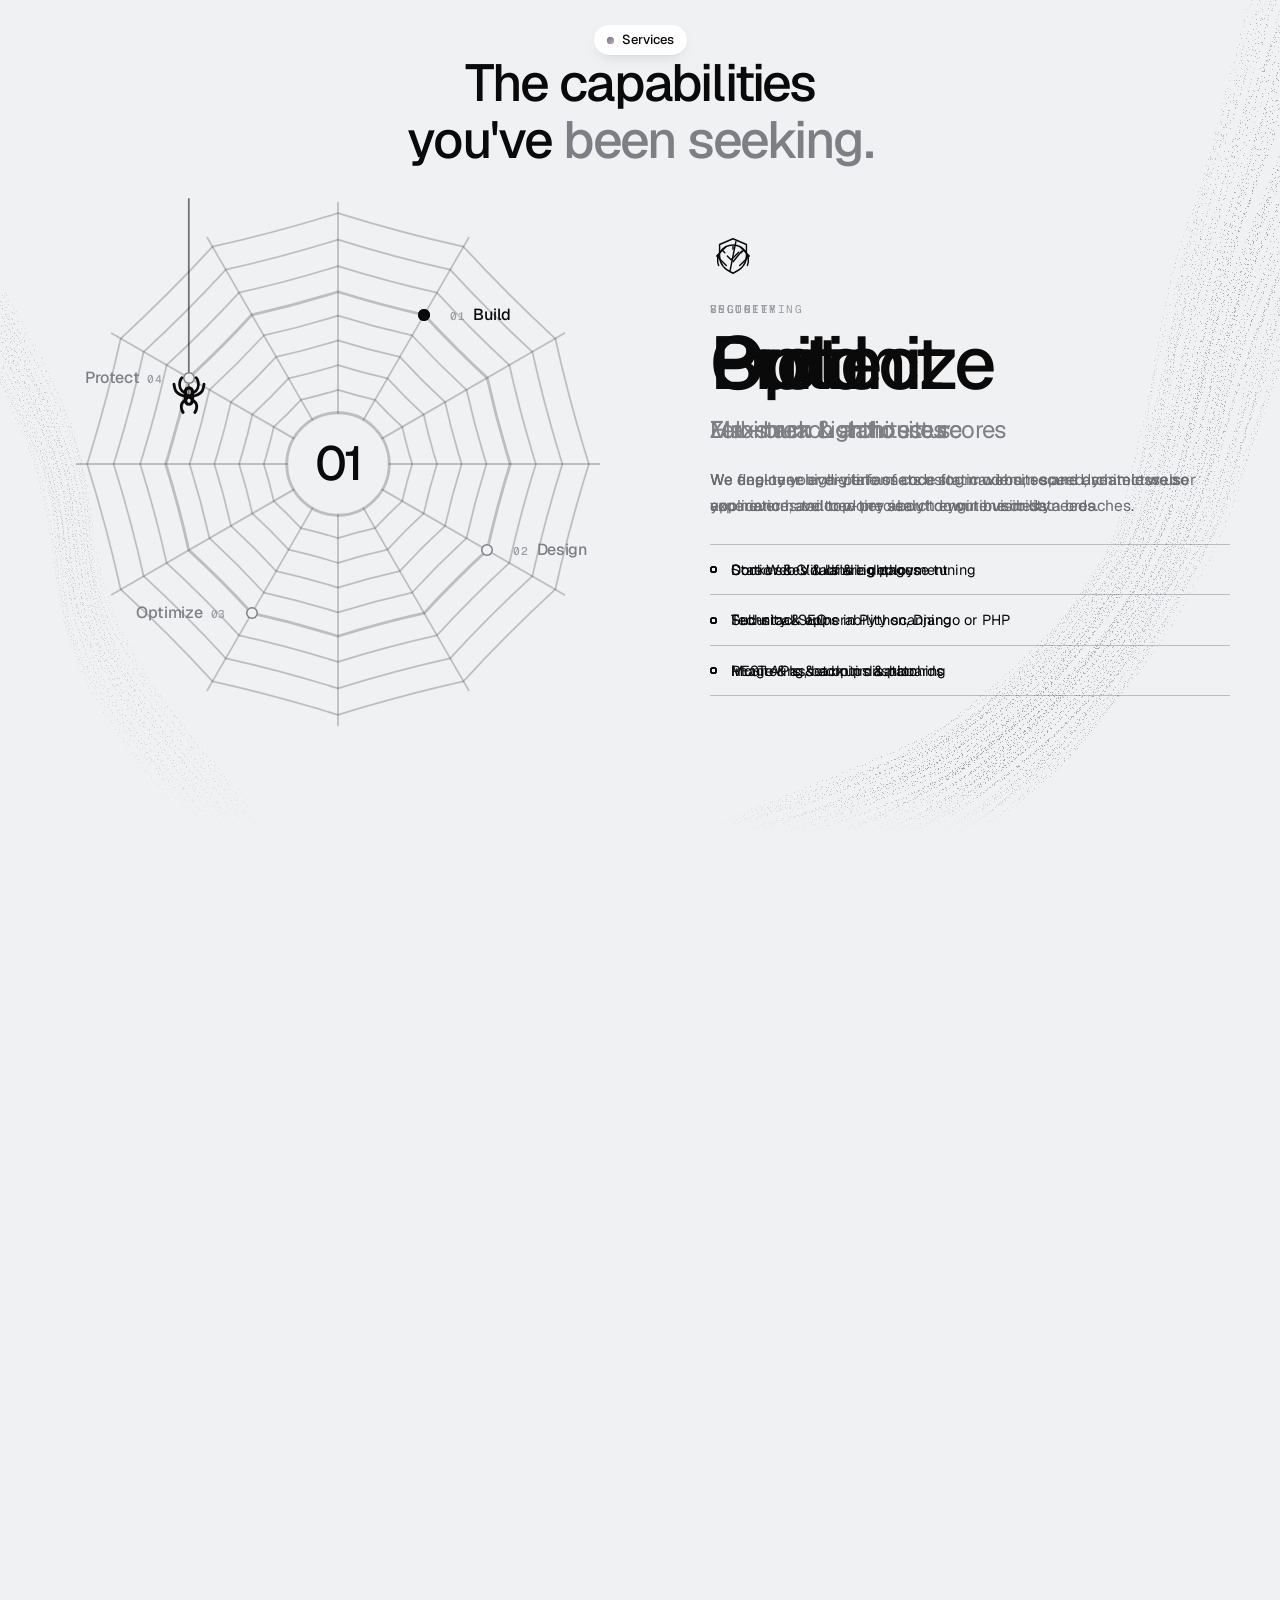
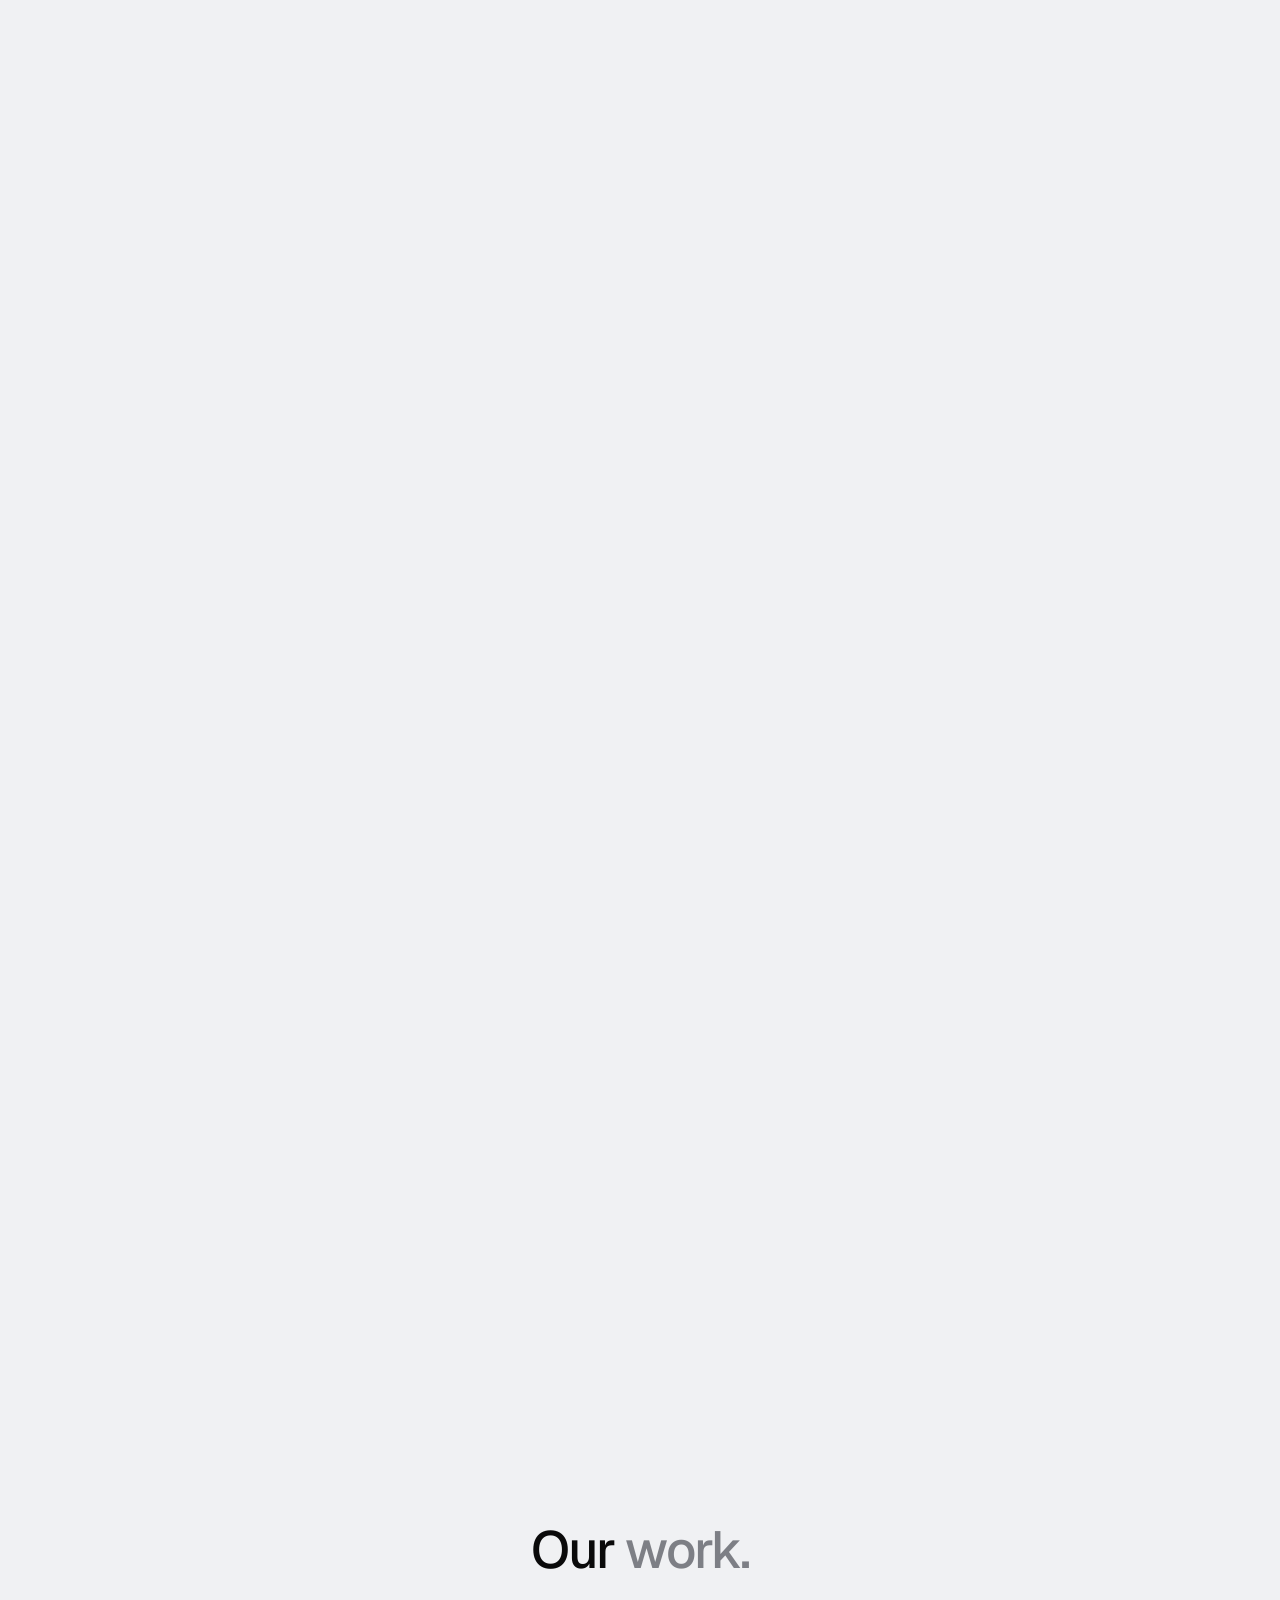
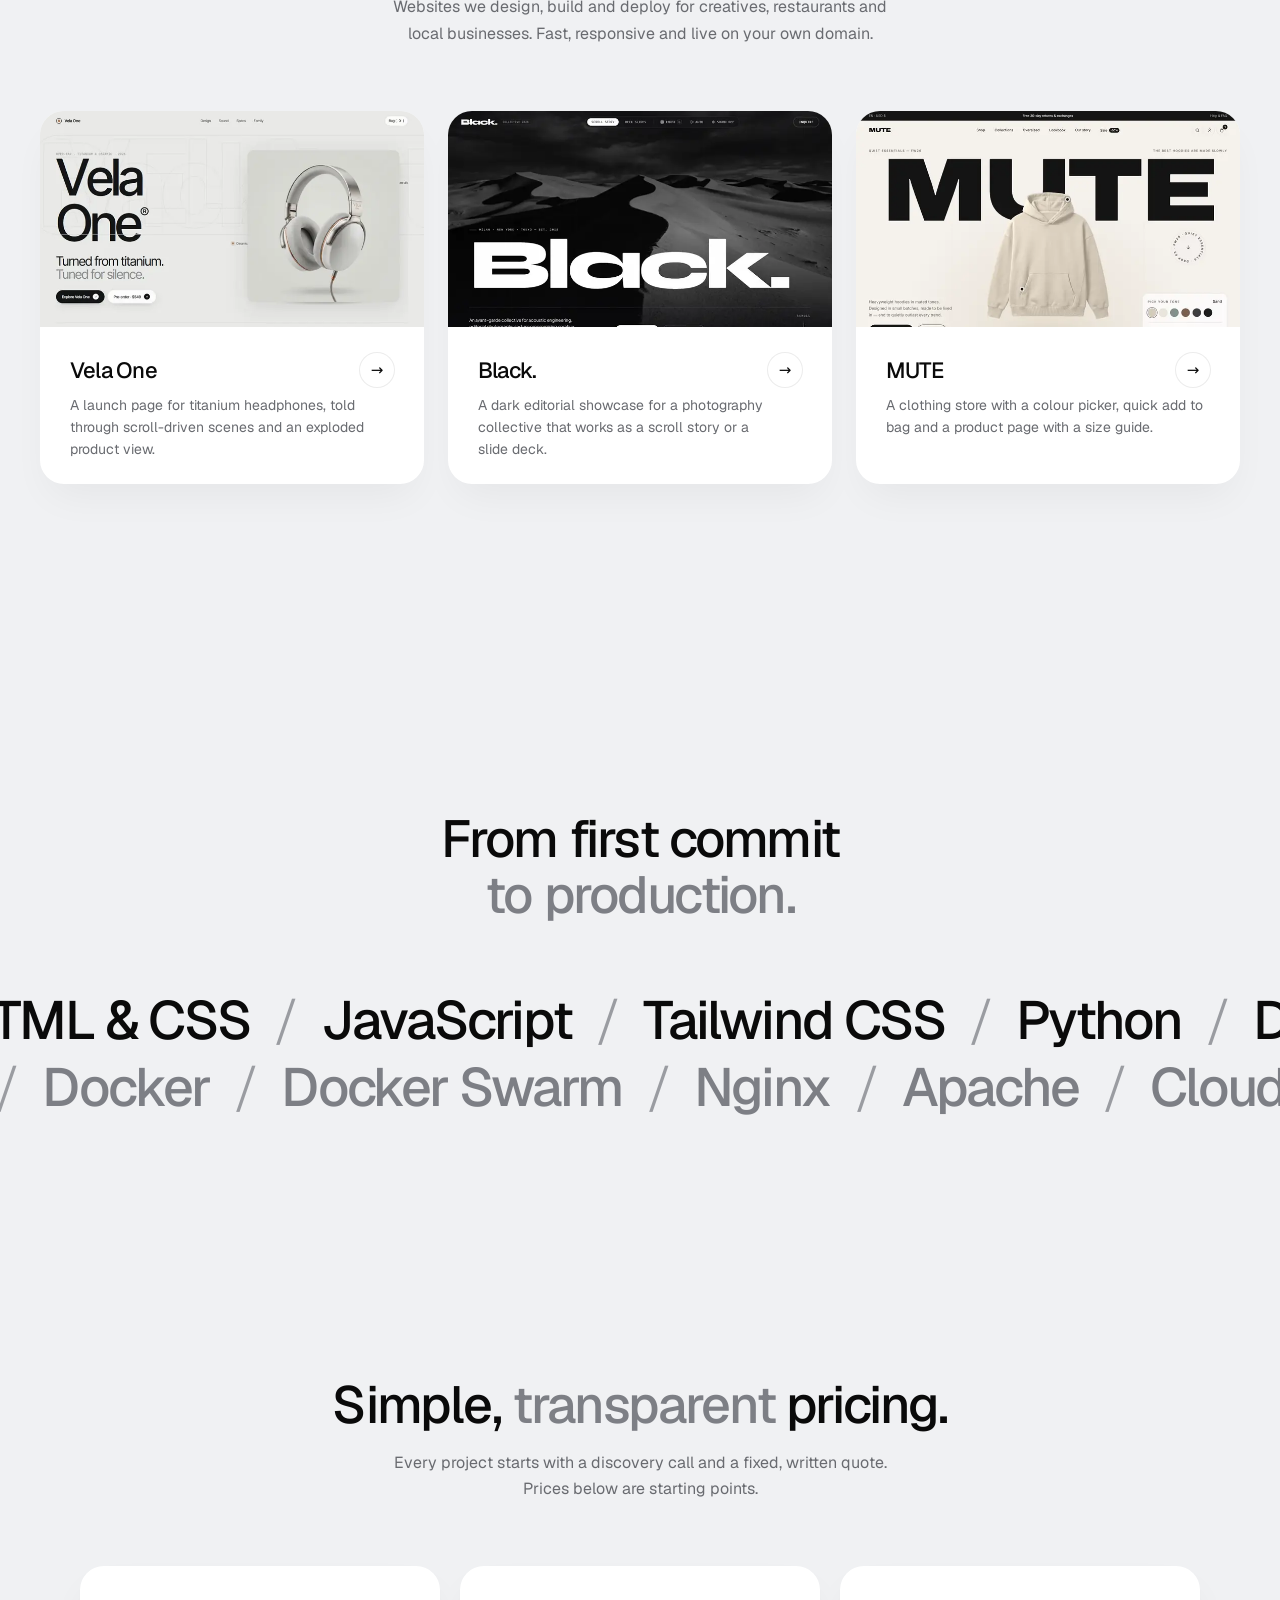
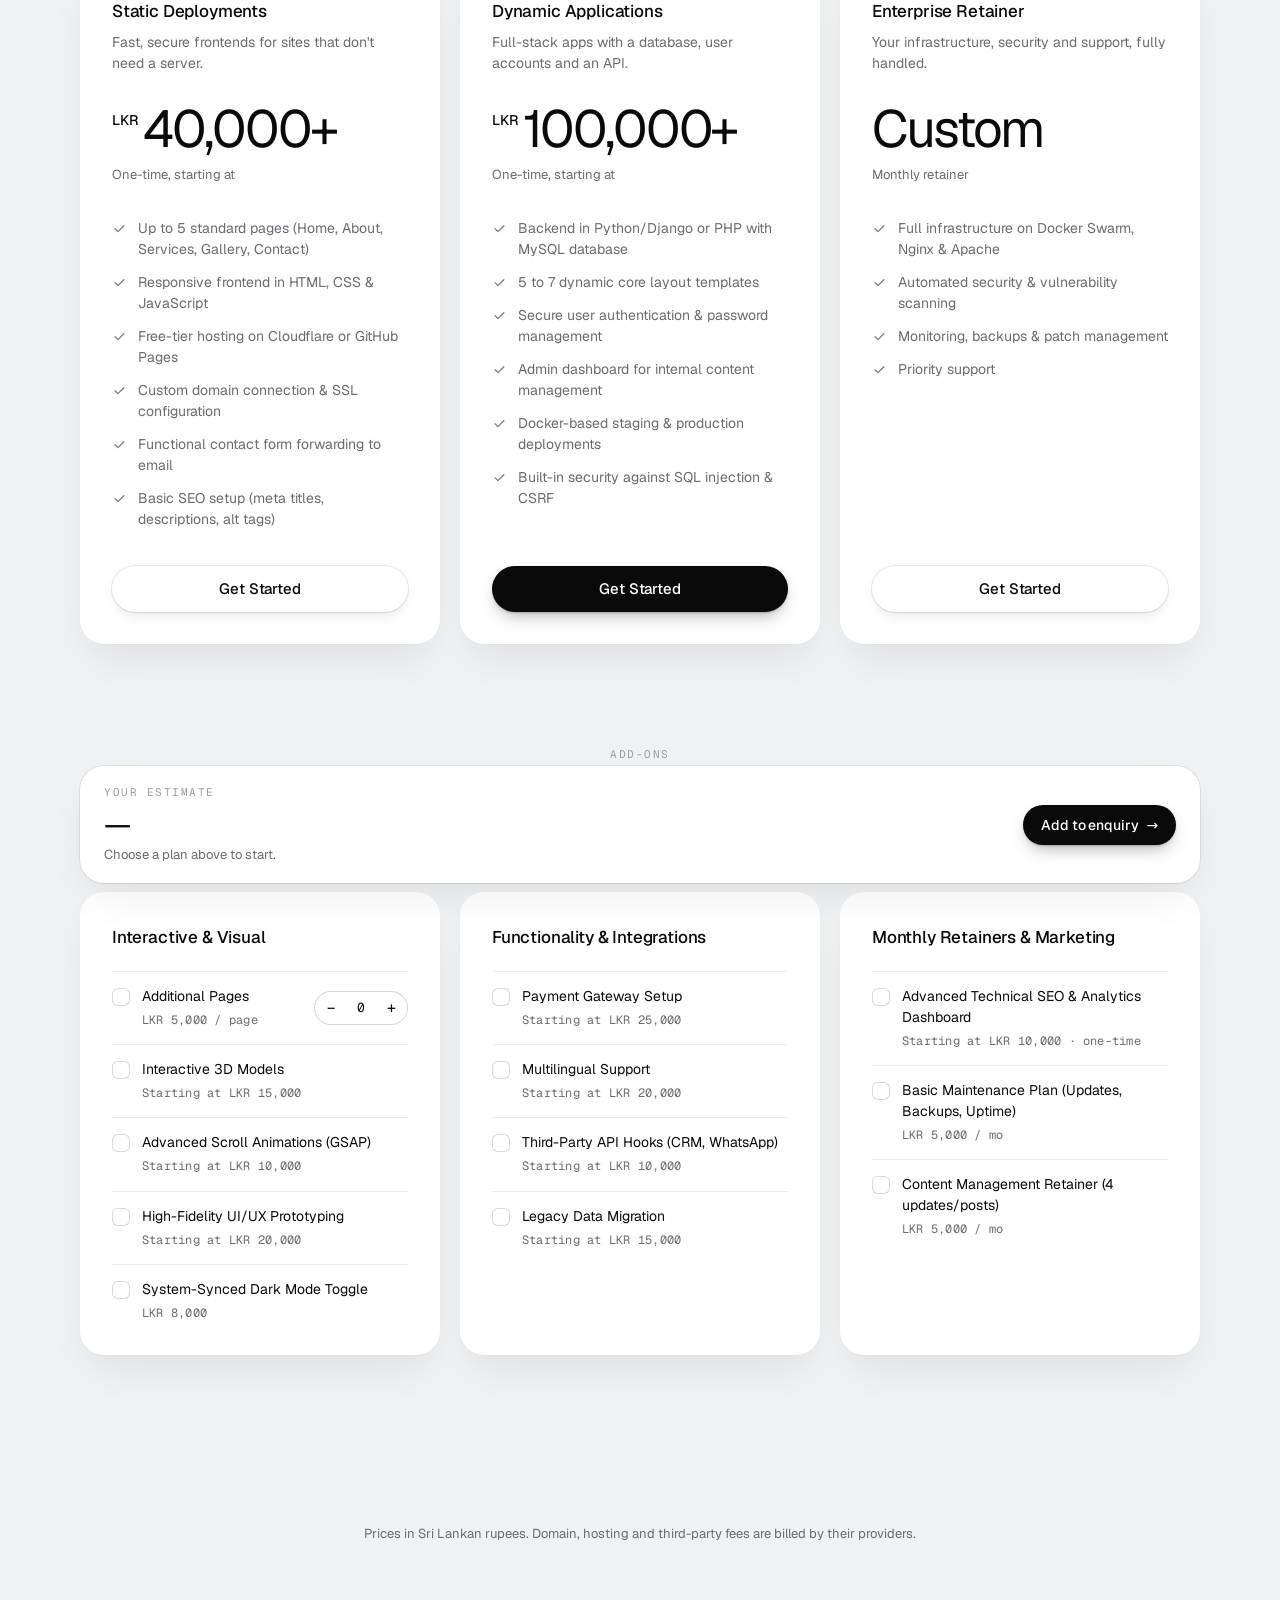
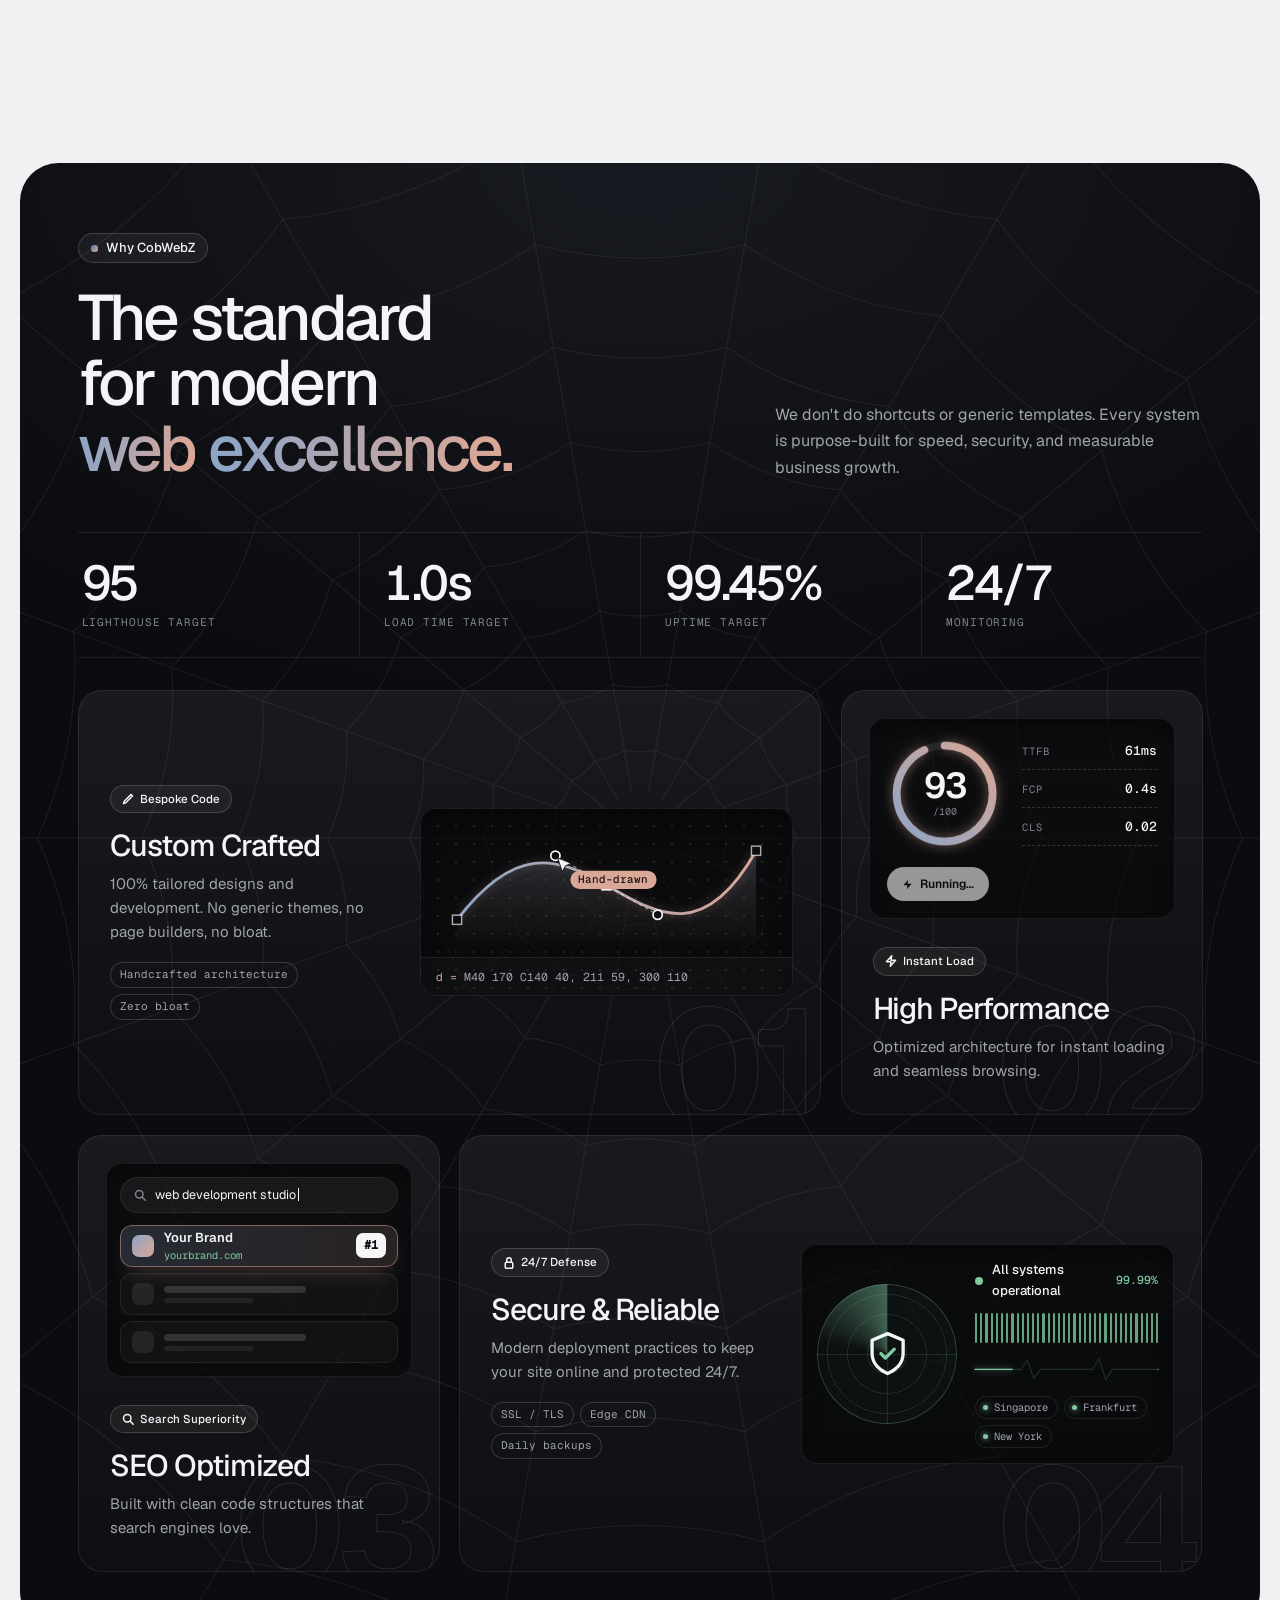
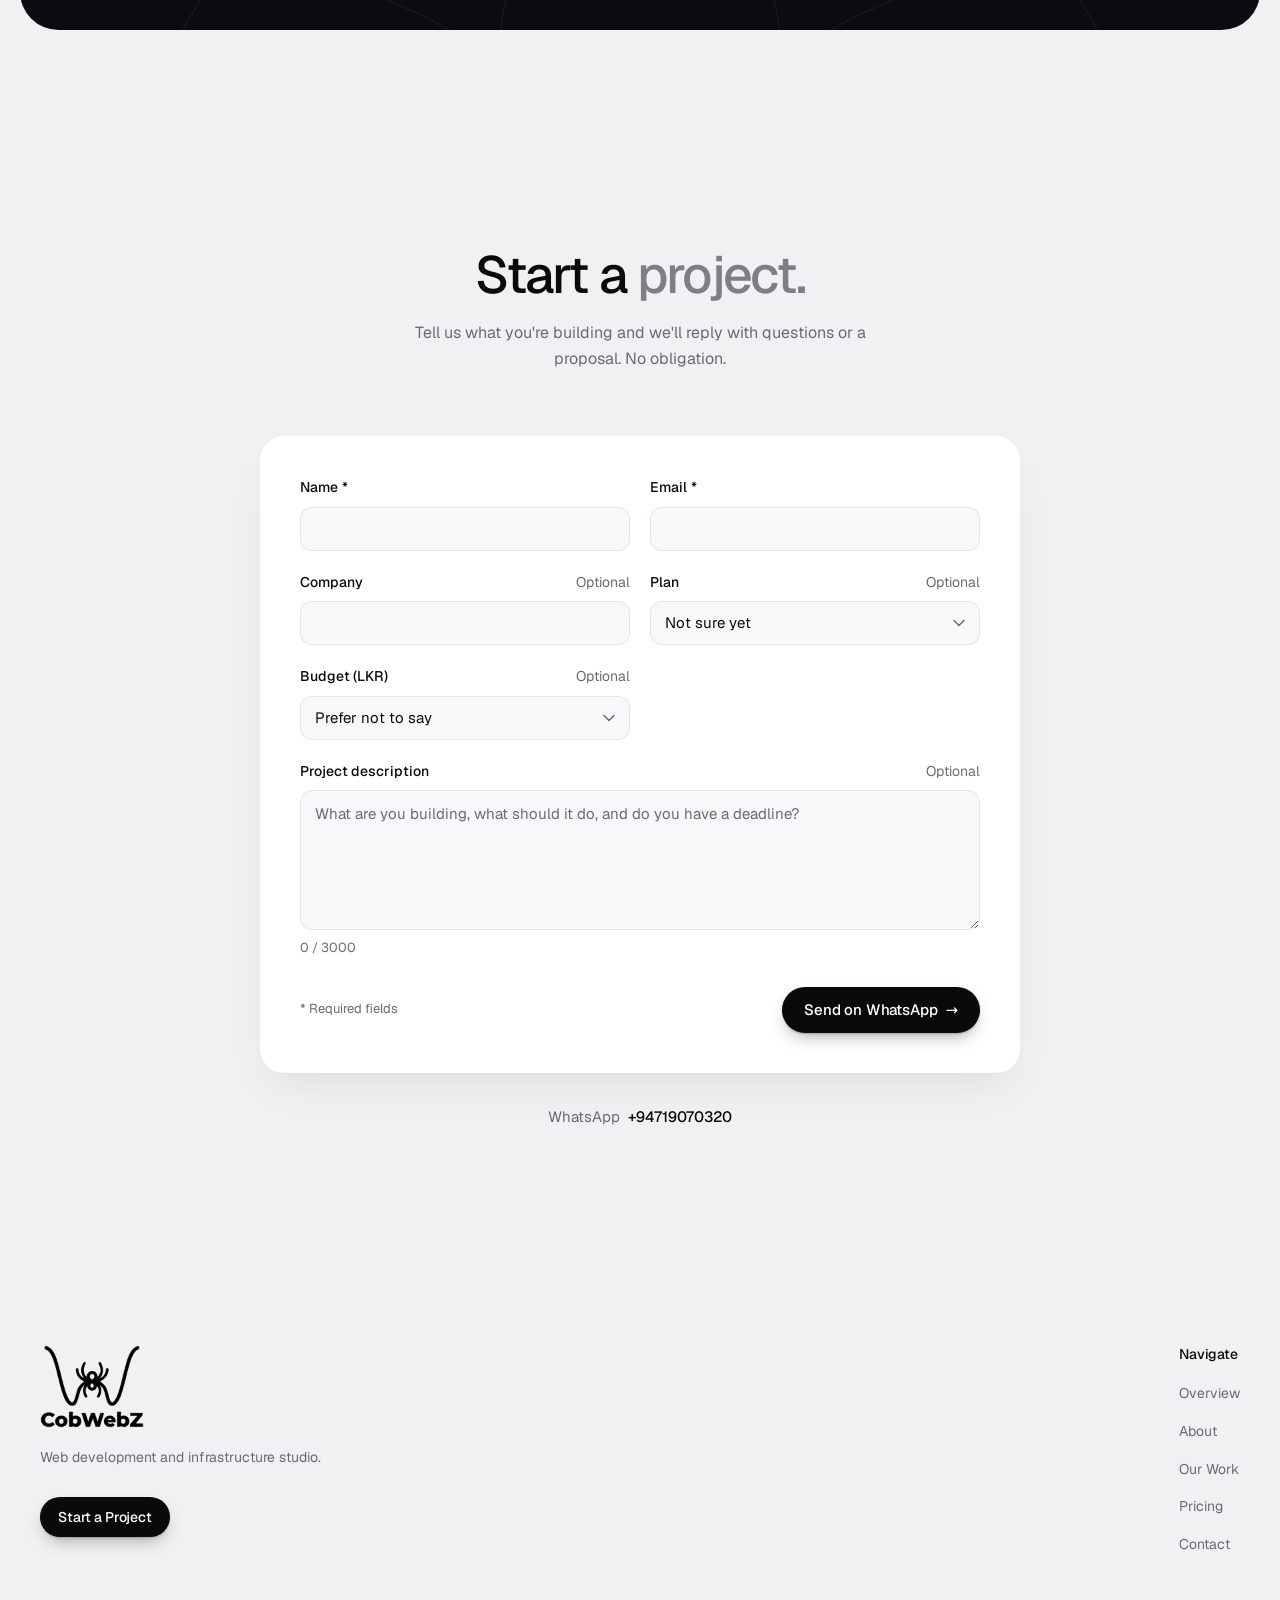
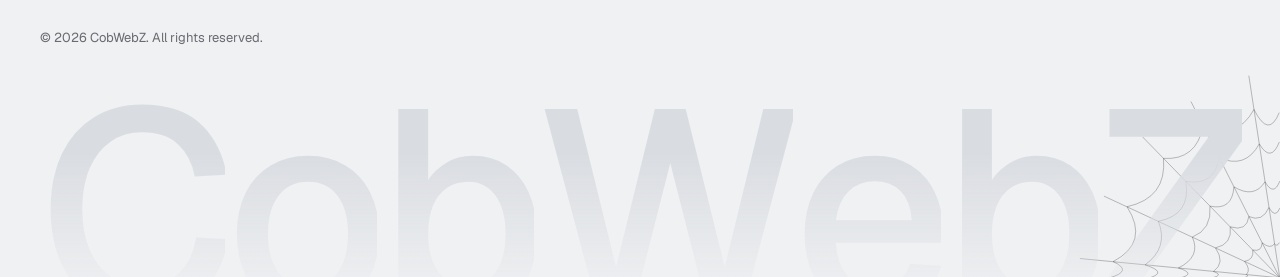
==== commit b25d5247: "Restore the Email field on the enquiry form The form had no way to reply to an enquiry. Email is req" ====
--- a/index.html
+++ b/index.html
@@ -825,6 +825,12 @@
               <p class="field__error" id="f-name-err"></p>
             </div>
             <div class="field">
+              <label for="f-email">Email <span aria-hidden="true">*</span></label>
+              <input id="f-email" name="email" type="email" autocomplete="email" required maxlength="150"
+                aria-describedby="f-email-err">
+              <p class="field__error" id="f-email-err"></p>
+            </div>
+            <div class="field">
               <label for="f-business">Company <span class="field__opt">Optional</span></label>
               <input id="f-business" name="business" type="text" autocomplete="organization" maxlength="120">
             </div>
